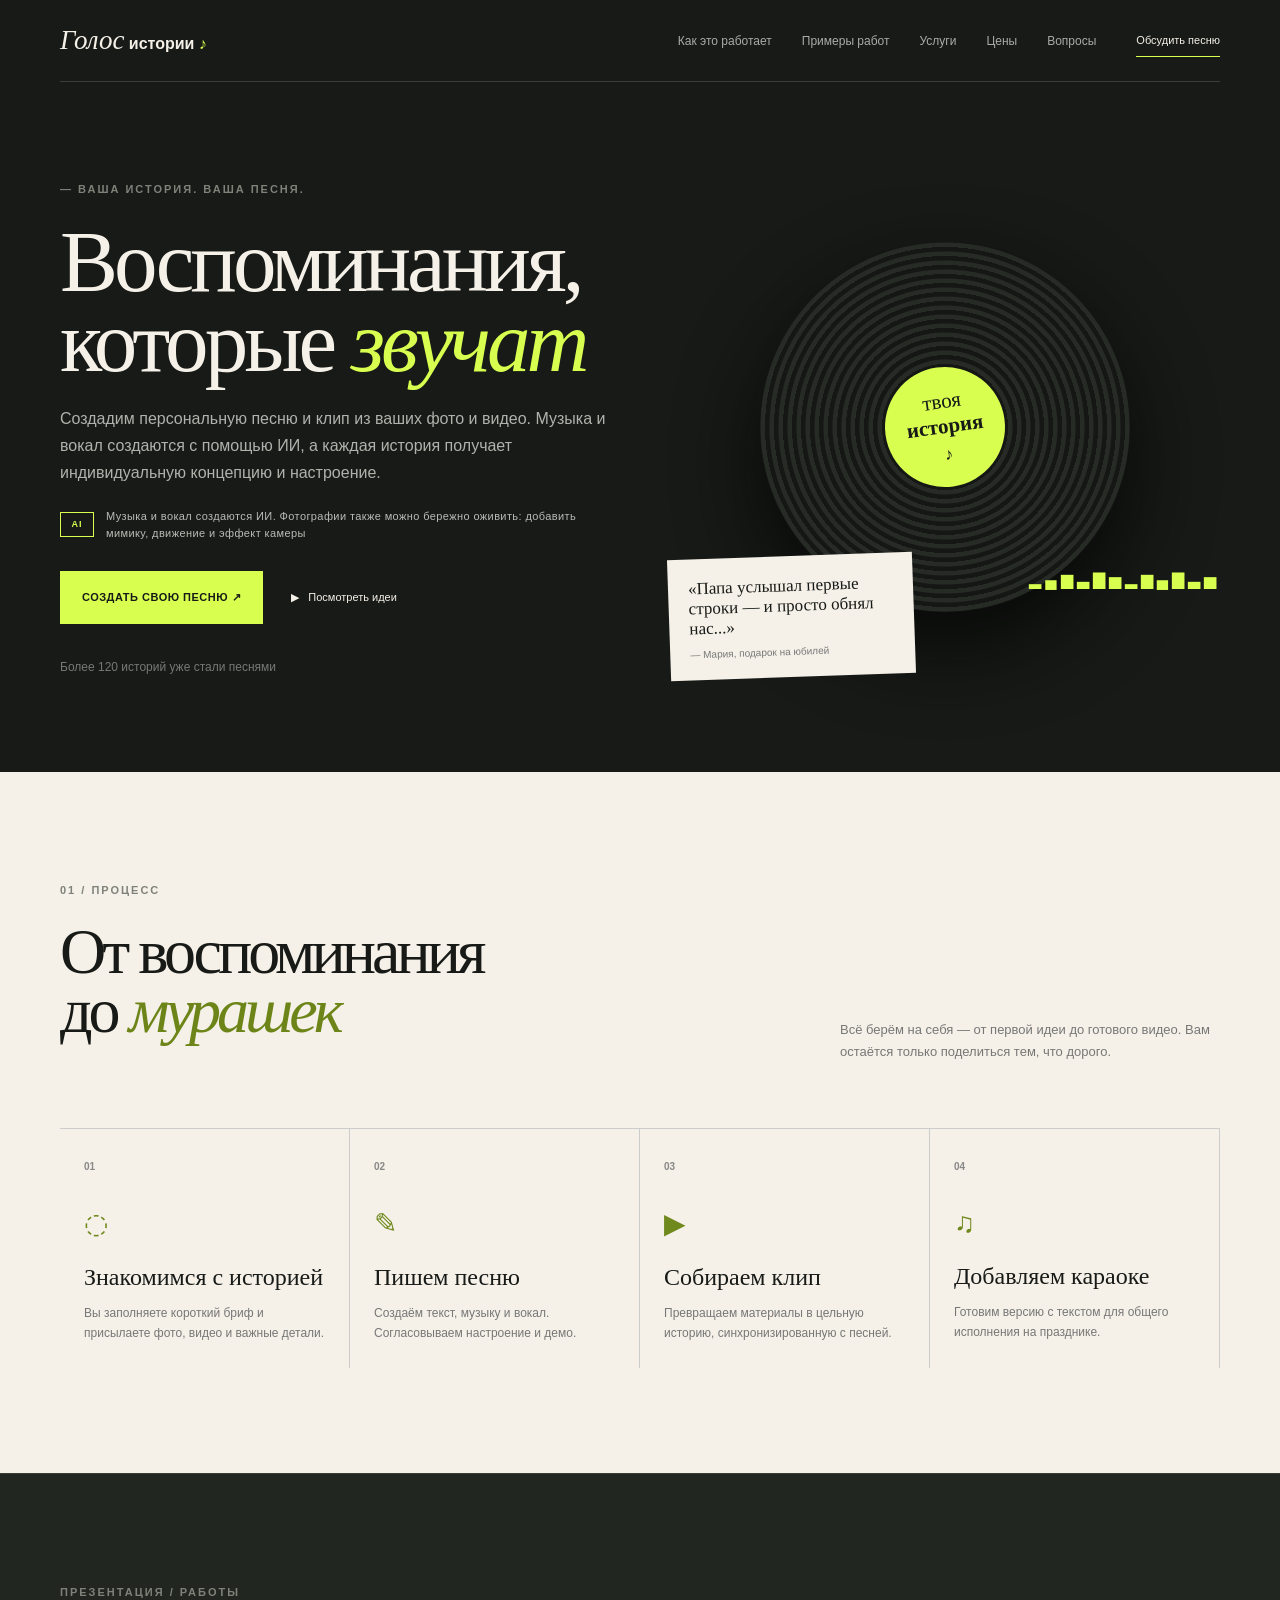
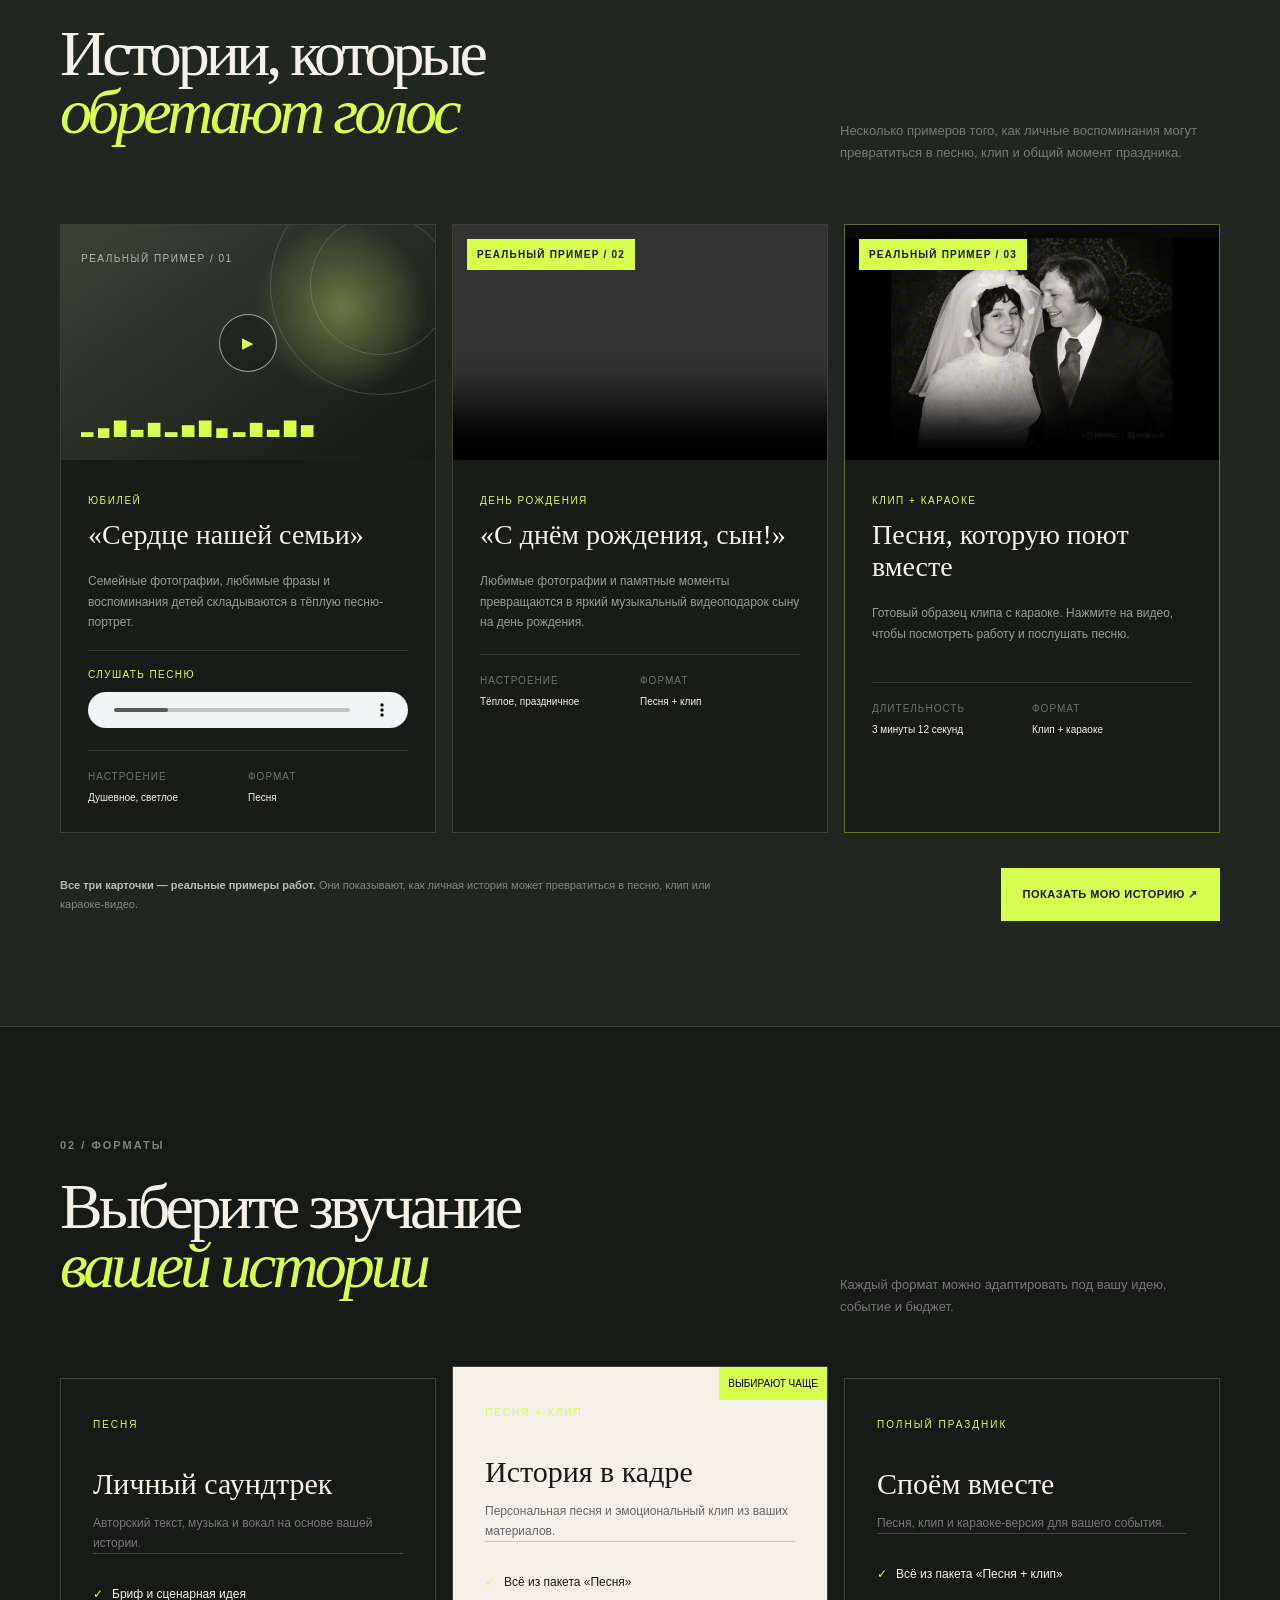
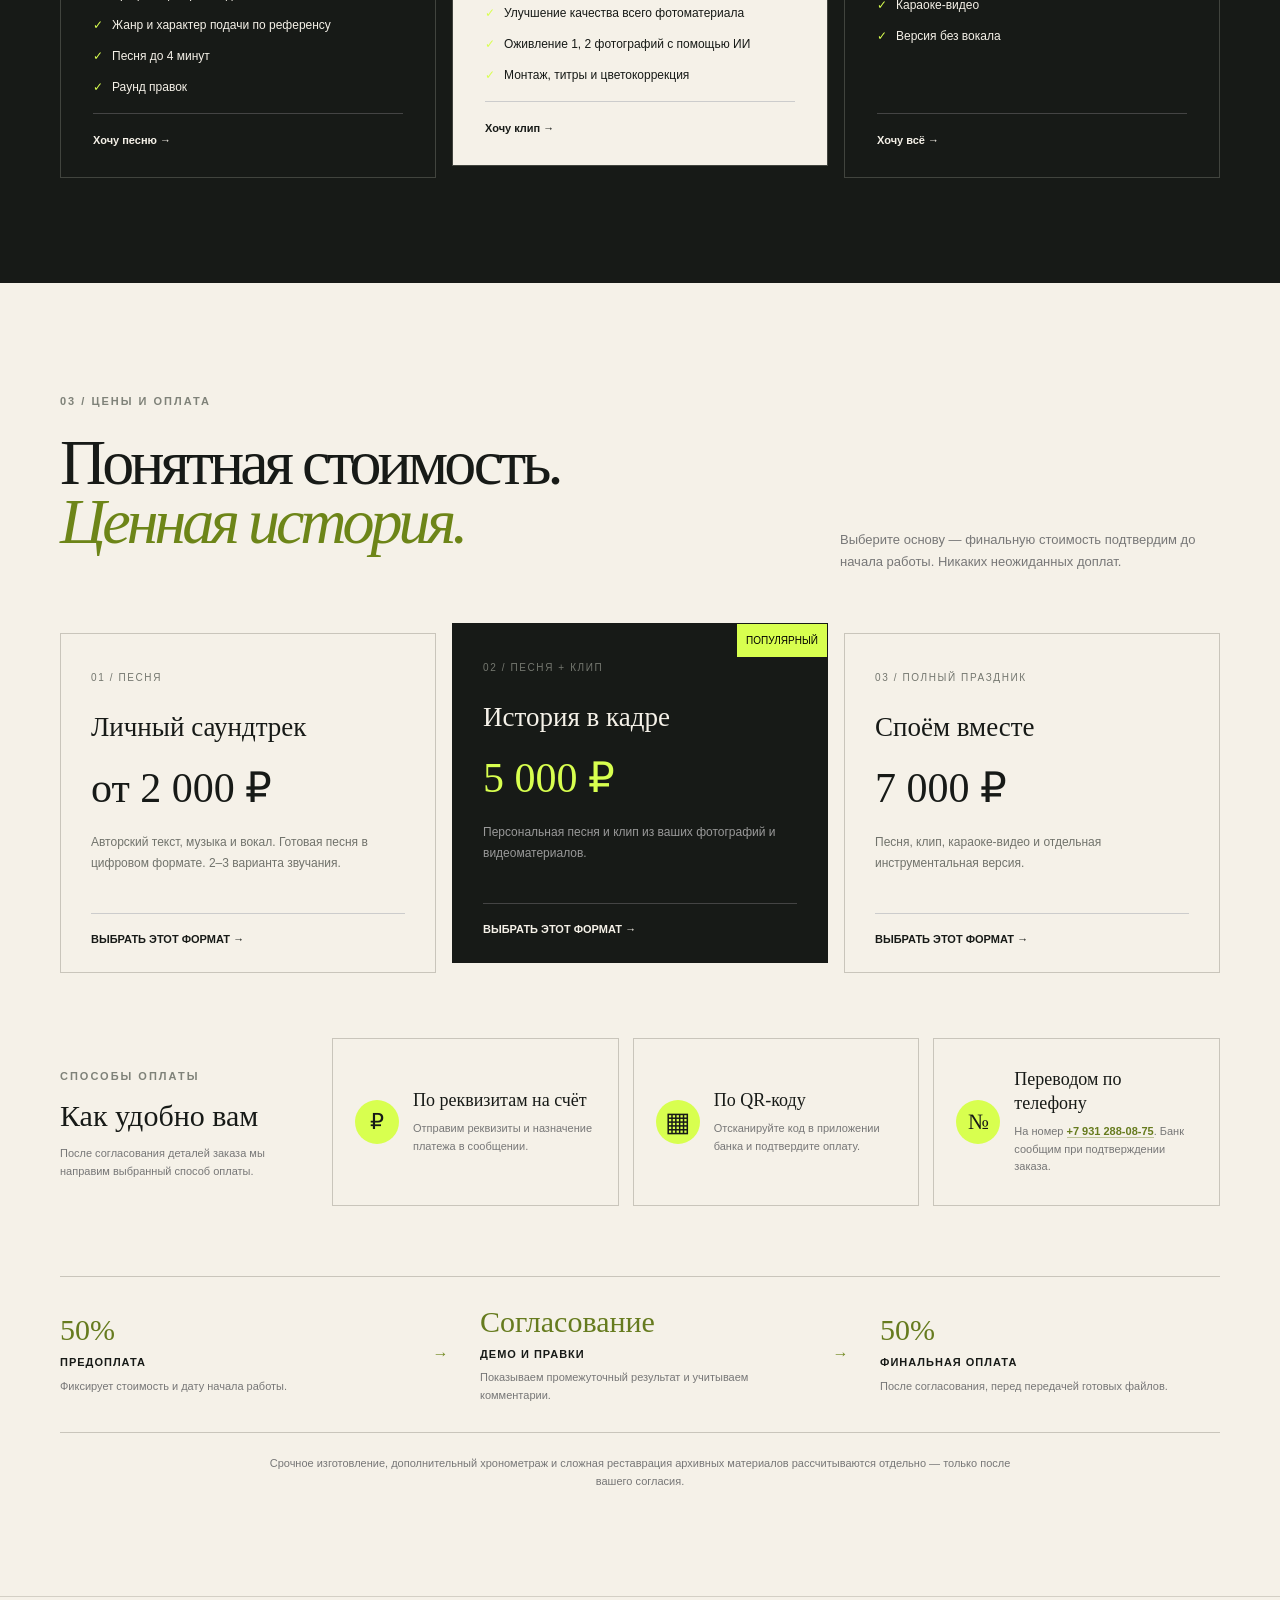
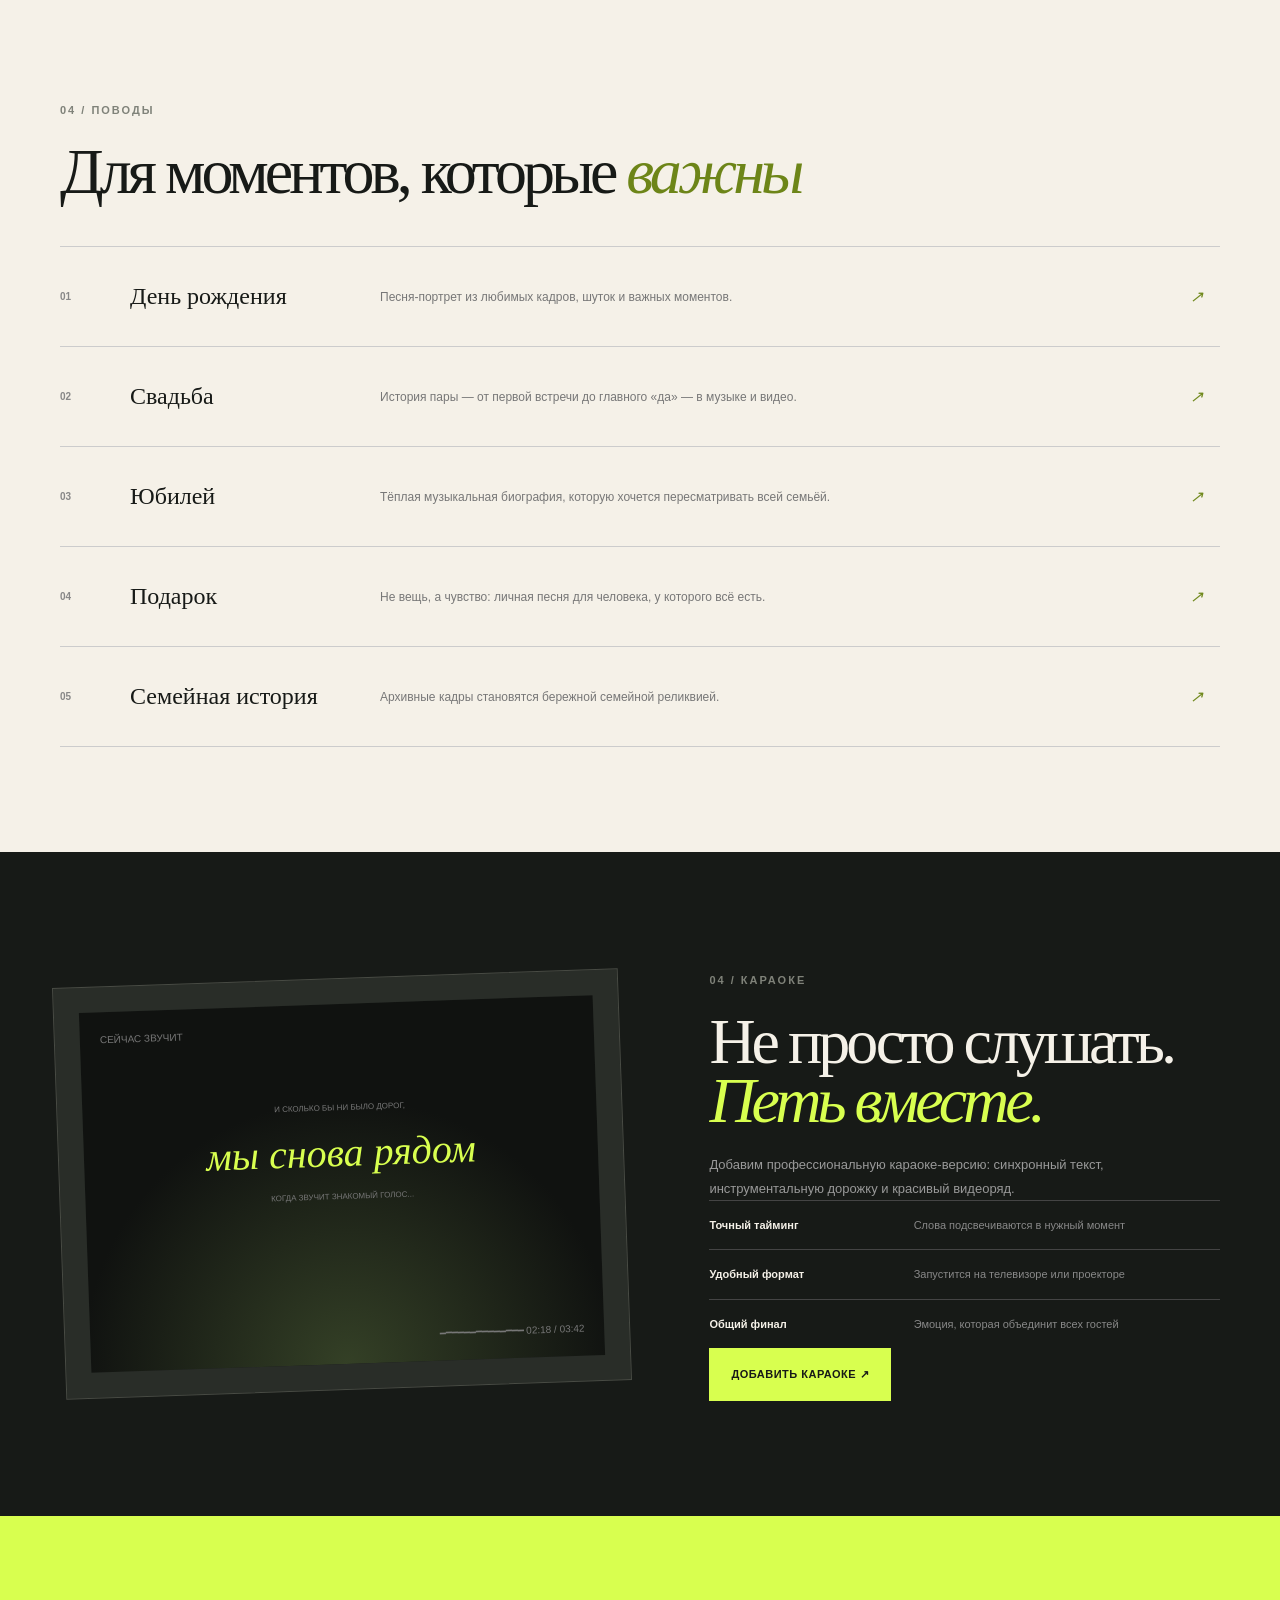
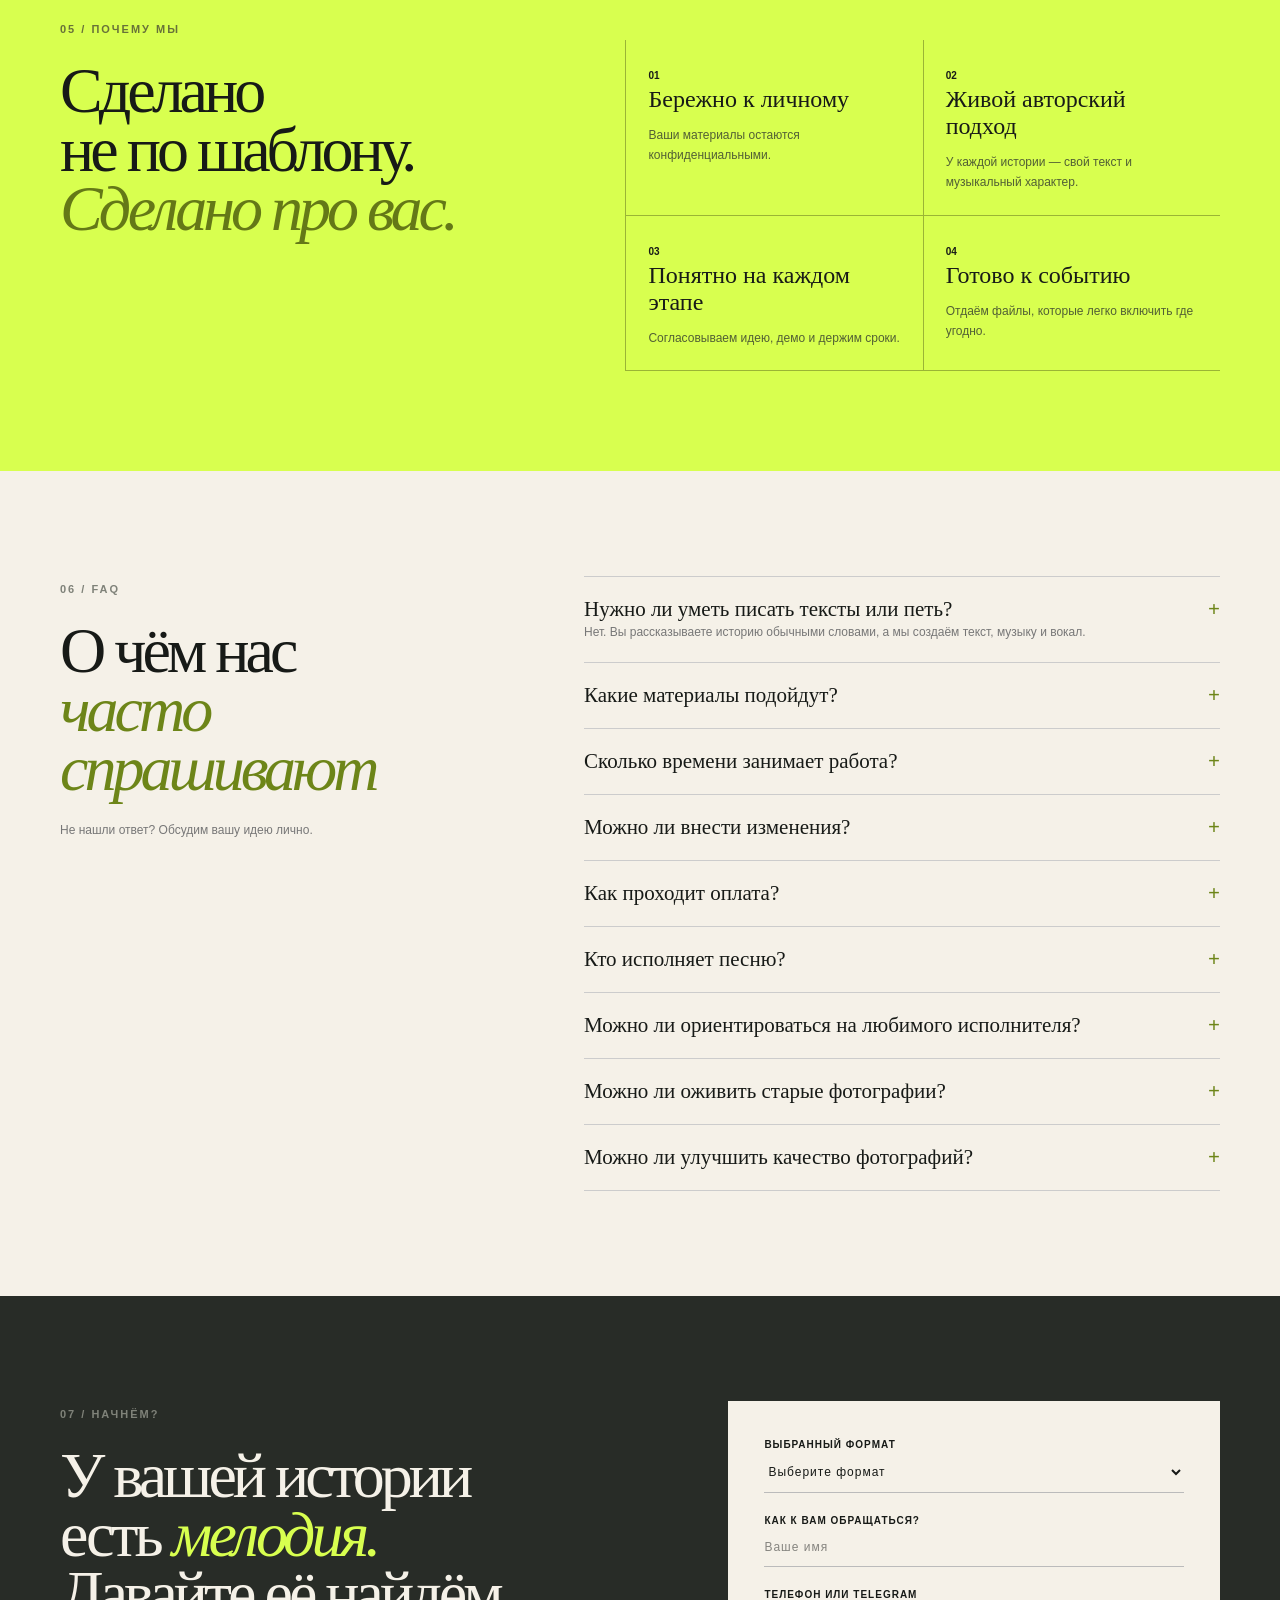
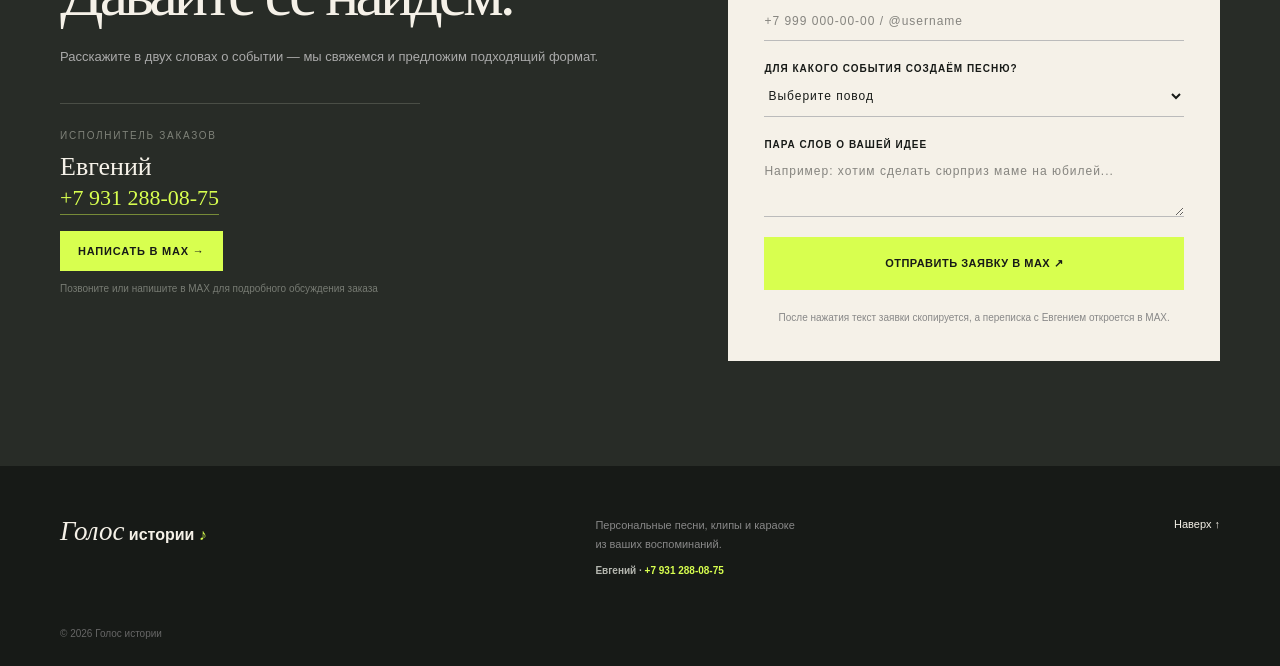
==== index.html @ c4ca6f4d "Track media plays in Telegram" ====
<!doctype html>
<html lang="ru">
<head>
  <meta charset="utf-8">
  <meta name="viewport" content="width=device-width,initial-scale=1,viewport-fit=cover">
  <!-- Yandex.Metrika counter -->
  <script>
  (function(m,e,t,r,i,k,a){
    m[i]=m[i]||function(){(m[i].a=m[i].a||[]).push(arguments)};
    m[i].l=1*new Date();
    for(var j=0;j<document.scripts.length;j++){if(document.scripts[j].src===r){return;}}
    k=e.createElement(t),a=e.getElementsByTagName(t)[0],k.async=1,k.src=r,a.parentNode.insertBefore(k,a);
  })(window,document,'script','https://mc.yandex.ru/metrika/tag.js?id=112213235','ym');
  ym(112213235,'init',{ssr:true,webvisor:true,clickmap:true,ecommerce:'dataLayer',accurateTrackBounce:true,trackLinks:true});
  </script>
  <!-- /Yandex.Metrika counter -->
  <title>Песня на заказ и видеоподарок из фотографий — Голос истории</title>
  <meta name="description" content="Создаём персональные песни, клипы и караоке-видео из ваших фотографий и воспоминаний. Авторский текст, музыка и вокал. Песня на заказ — от 2 000 ₽.">
  <meta name="robots" content="index,follow,max-image-preview:large,max-snippet:-1,max-video-preview:-1">
  <meta name="theme-color" content="#171a17">
  <link rel="canonical" href="https://evgen1008.github.io/KaraokeStudioPro-Pages/">
  <link rel="sitemap" type="application/xml" href="sitemap.xml">
  <meta property="og:type" content="website">
  <meta property="og:locale" content="ru_RU">
  <meta property="og:site_name" content="Голос истории">
  <meta property="og:title" content="Песня на заказ и видеоподарок — Голос истории">
  <meta property="og:description" content="Персональная песня, клип и караоке-видео из ваших фотографий и воспоминаний. От 2 000 ₽.">
  <meta property="og:url" content="https://evgen1008.github.io/KaraokeStudioPro-Pages/">
  <meta property="og:image" content="https://evgen1008.github.io/KaraokeStudioPro-Pages/portfolio-sample.jpg">
  <meta property="og:image:alt" content="Голос истории — персональные песни и видеоподарки">
  <meta name="twitter:card" content="summary_large_image">
  <link rel="stylesheet" href="style.css">
  <script type="application/ld+json">
  {
    "@context": "https://schema.org",
    "@graph": [
      {
        "@type": "WebSite",
        "@id": "https://evgen1008.github.io/KaraokeStudioPro-Pages/#website",
        "url": "https://evgen1008.github.io/KaraokeStudioPro-Pages/",
        "name": "Голос истории",
        "description": "Персональные песни, клипы и караоке-видео из фотографий и воспоминаний.",
        "inLanguage": "ru-RU"
      },
      {
        "@type": "Organization",
        "@id": "https://evgen1008.github.io/KaraokeStudioPro-Pages/#organization",
        "name": "Голос истории",
        "url": "https://evgen1008.github.io/KaraokeStudioPro-Pages/",
        "telephone": "+79312880875",
        "contactPoint": {
          "@type": "ContactPoint",
          "telephone": "+79312880875",
          "contactType": "customer service",
          "availableLanguage": "Russian"
        }
      },
      {
        "@type": "Service",
        "@id": "https://evgen1008.github.io/KaraokeStudioPro-Pages/#service",
        "name": "Персональные песни и видеоподарки на заказ",
        "serviceType": "Создание персональных песен, клипов и караоке-видео",
        "provider": {
          "@id": "https://evgen1008.github.io/KaraokeStudioPro-Pages/#organization"
        },
        "areaServed": {
          "@type": "Country",
          "name": "Россия"
        },
        "offers": {
          "@type": "AggregateOffer",
          "priceCurrency": "RUB",
          "lowPrice": "2000",
          "highPrice": "7000",
          "offerCount": "3"
        }
      }
    ]
  }
  </script>
</head>
<body>
<noscript><div><img src="https://mc.yandex.ru/watch/112213235" style="position:absolute;left:-9999px" alt=""></div></noscript>
<main><header class="nav shell"><a class="logo" href="#top"><i>Голос</i> истории <b>♪</b></a><nav><a href="#how">Как это работает</a><a href="#works">Примеры работ</a><a href="#services">Услуги</a><a href="#pricing">Цены</a><a href="#faq">Вопросы</a></nav><a class="navcta" href="#contact">Обсудить песню</a></header><section class="hero shell" id="top"><div class="heroCopy"><span class="kicker">— ВАША ИСТОРИЯ. ВАША ПЕСНЯ.</span><h1>Воспоминания,<br/>которые <em>звучат</em></h1><p>Создадим персональную песню и клип из ваших фото и видео. Музыка и вокал создаются с помощью ИИ, а каждая история получает индивидуальную концепцию и настроение.</p><div class="aiNote"><b>AI</b><span>Музыка и вокал создаются ИИ. Фотографии также можно бережно оживить: добавить мимику, движение и эффект камеры</span></div><div class="actions"><a class="btn" href="#contact">Создать свою песню ↗</a><a href="#occasions">▶   Посмотреть идеи</a></div><small>Более 120 историй уже стали песнями</small></div><div class="vinyl" aria-hidden="true"><div class="disc"><span>твоя<br/><b>история</b><small>♪</small></span></div><div class="wave">▂▄▆▃▇▅▂▆▄▇▃▅</div><blockquote>«Папа услышал первые строки — и просто обнял нас...»<small>— Мария, подарок на юбилей</small></blockquote></div></section><section class="paper" id="how"><div class="shell"><div class="heading"><div><span class="number">01 / ПРОЦЕСС</span><h2>От воспоминания<br/>до <em>мурашек</em></h2></div><p>Всё берём на себя — от первой идеи до готового видео. Вам остаётся только поделиться тем, что дорого.</p></div><div class="steps"><article><b>01</b><i>◌</i><h3>Знакомимся с историей</h3><p>Вы заполняете короткий бриф и присылаете фото, видео и важные детали.</p></article><article><b>02</b><i>✎</i><h3>Пишем песню</h3><p>Создаём текст, музыку и вокал. Согласовываем настроение и демо.</p></article><article><b>03</b><i>▶</i><h3>Собираем клип</h3><p>Превращаем материалы в цельную историю, синхронизированную с песней.</p></article><article><b>04</b><i>♫</i><h3>Добавляем караоке</h3><p>Готовим версию с текстом для общего исполнения на празднике.</p></article></div></div></section><section class="works" id="works"><div class="shell"><div class="heading dark"><div><span class="number">ПРЕЗЕНТАЦИЯ / РАБОТЫ</span><h2>Истории, которые<br/><em>обретают голос</em></h2></div><p>Несколько примеров того, как личные воспоминания могут превратиться в песню, клип и общий момент праздника.</p></div><div class="workGrid"><article class="workCard workBirthday"><div class="workCover"><span>РЕАЛЬНЫЙ ПРИМЕР / 01</span><button type="button" aria-label="Реальный пример">▶</button><div class="workWave">▂▄▇▃▆▂▅▇▄▂▆▃▇▅</div></div><div class="workInfo"><div><small>ЮБИЛЕЙ</small><h3>«Сердце нашей семьи»</h3></div><p>Семейные фотографии, любимые фразы и воспоминания детей складываются в тёплую песню-портрет.</p><div class="workAudio"><span>СЛУШАТЬ ПЕСНЮ</span><audio controls preload="metadata" src="heart-of-family.mp3">Ваш браузер не поддерживает аудио.</audio></div><dl><div><dt>НАСТРОЕНИЕ</dt><dd>Душевное, светлое</dd></div><div><dt>ФОРМАТ</dt><dd>Песня</dd></div></dl></div></article><article class="workCard workWedding"><div class="realVideo weddingVideo"><video controls preload="metadata"><source src="wedding-sample.mp4" type="video/mp4"/>Ваш браузер не поддерживает видео.</video><span>РЕАЛЬНЫЙ ПРИМЕР / 02</span></div><div class="workInfo"><div><small>ДЕНЬ РОЖДЕНИЯ</small><h3>«С днём рождения, сын!»</h3></div><p>Любимые фотографии и памятные моменты превращаются в яркий музыкальный видеоподарок сыну на день рождения.</p><dl><div><dt>НАСТРОЕНИЕ</dt><dd>Тёплое, праздничное</dd></div><div><dt>ФОРМАТ</dt><dd>Песня + клип</dd></div></dl></div></article><article class="workCard workReal"><div class="realVideo"><video controls preload="metadata" poster="portfolio-sample.jpg"><source src="portfolio-sample.mp4" type="video/mp4"/>Ваш браузер не поддерживает видео.</video><span>РЕАЛЬНЫЙ ПРИМЕР / 03</span></div><div class="workInfo"><div><small>КЛИП + КАРАОКЕ</small><h3>Песня, которую поют вместе</h3></div><p>Готовый образец клипа с караоке. Нажмите на видео, чтобы посмотреть работу и послушать песню.</p><dl><div><dt>ДЛИТЕЛЬНОСТЬ</dt><dd>3 минуты 12 секунд</dd></div><div><dt>ФОРМАТ</dt><dd>Клип + караоке</dd></div></dl></div></article></div><div class="worksFoot"><p><b>Все три карточки — реальные примеры работ.</b> Они показывают, как личная история может превратиться в песню, клип или караоке-видео.</p><a class="btn" href="#contact">Показать мою историю ↗</a></div></div></section><section class="services shell" id="services"><div class="heading dark"><div><span class="number">02 / ФОРМАТЫ</span><h2>Выберите звучание<br/><em>вашей истории</em></h2></div><p>Каждый формат можно адаптировать под вашу идею, событие и бюджет.</p></div><div class="cards"><article><label>ПЕСНЯ</label><h3>Личный саундтрек</h3><p>Авторский текст, музыка и вокал на основе вашей истории.</p><ul><li>Бриф и сценарная идея</li><li>Жанр и характер подачи по референсу</li><li>Песня до 4 минут</li><li>Раунд правок</li></ul><a href="#contact">Хочу песню →</a></article><article class="chosen"><label>ПЕСНЯ + КЛИП</label><mark>ВЫБИРАЮТ ЧАЩЕ</mark><h3>История в кадре</h3><p>Персональная песня и эмоциональный клип из ваших материалов.</p><ul><li>Всё из пакета «Песня»</li><li>Улучшение качества всего фотоматериала</li><li>Оживление 1, 2 фотографий с помощью ИИ</li><li>Монтаж, титры и цветокоррекция</li></ul><a href="#contact">Хочу клип →</a></article><article><label>ПОЛНЫЙ ПРАЗДНИК</label><h3>Споём вместе</h3><p>Песня, клип и караоке-версия для вашего события.</p><ul><li>Всё из пакета «Песня + клип»</li><li>Караоке-видео</li><li>Версия без вокала</li></ul><a href="#contact">Хочу всё →</a></article></div></section><section class="pricing paper" id="pricing"><div class="shell"><div class="heading"><div><span class="number">03 / ЦЕНЫ И ОПЛАТА</span><h2>Понятная стоимость.<br/><em>Ценная история.</em></h2></div><p>Выберите основу — финальную стоимость подтвердим до начала работы. Никаких неожиданных доплат.</p></div><div class="priceGrid"><article><span>01 / ПЕСНЯ</span><h3>Личный саундтрек</h3><div class="price">от 2 000 ₽</div><p>Авторский текст, музыка и вокал. Готовая песня в цифровом формате. 2–3 варианта звучания.</p><a href="#contact" data-plan="Личный саундтрек — от 2 000 ₽">Выбрать этот формат →</a></article><article class="priceMain"><span>02 / ПЕСНЯ + КЛИП</span><mark>ПОПУЛЯРНЫЙ</mark><h3>История в кадре</h3><div class="price">5 000 ₽</div><p>Персональная песня и клип из ваших фотографий и видеоматериалов.</p><a href="#contact" data-plan="История в кадре — 5 000 ₽">Выбрать этот формат →</a></article><article><span>03 / ПОЛНЫЙ ПРАЗДНИК</span><h3>Споём вместе</h3><div class="price">7 000 ₽</div><p>Песня, клип, караоке-видео и отдельная инструментальная версия.</p><a href="#contact" data-plan="Споём вместе — 7 000 ₽">Выбрать этот формат →</a></article></div><div class="payMethods"><div class="payTitle"><span class="number">СПОСОБЫ ОПЛАТЫ</span><h3>Как удобно вам</h3><p>После согласования деталей заказа мы направим выбранный способ оплаты.</p></div><article><i>₽</i><div><b>По реквизитам на счёт</b><p>Отправим реквизиты и назначение платежа в сообщении.</p></div></article><article><i class="qrMini">▦</i><div><b>По QR-коду</b><p>Отсканируйте код в приложении банка и подтвердите оплату.</p></div></article><article><i>№</i><div><b>Переводом по телефону</b><p>На номер <a class="payPhone" href="tel:+79312880875">+7 931 288-08-75</a>. Банк сообщим при подтверждении заказа.</p></div></article></div><div class="payment"><div><b>50%</b><span>Предоплата</span><p>Фиксирует стоимость и дату начала работы.</p></div><i>→</i><div><b>Согласование</b><span>Демо и правки</span><p>Показываем промежуточный результат и учитываем комментарии.</p></div><i>→</i><div><b>50%</b><span>Финальная оплата</span><p>После согласования, перед передачей готовых файлов.</p></div></div><p class="priceNote">Срочное изготовление, дополнительный хронометраж и сложная реставрация архивных материалов рассчитываются отдельно — только после вашего согласия.</p></div></section><section class="paper occasions" id="occasions"><div class="shell"><span class="number">04 / ПОВОДЫ</span><h2>Для моментов, которые <em>важны</em></h2><div class="occasionList"><article><b>01</b><h3>День рождения</h3><p>Песня-портрет из любимых кадров, шуток и важных моментов.</p><i>↗</i></article><article><b>02</b><h3>Свадьба</h3><p>История пары — от первой встречи до главного «да» — в музыке и видео.</p><i>↗</i></article><article><b>03</b><h3>Юбилей</h3><p>Тёплая музыкальная биография, которую хочется пересматривать всей семьёй.</p><i>↗</i></article><article><b>04</b><h3>Подарок</h3><p>Не вещь, а чувство: личная песня для человека, у которого всё есть.</p><i>↗</i></article><article><b>05</b><h3>Семейная история</h3><p>Архивные кадры становятся бережной семейной реликвией.</p><i>↗</i></article></div></div></section><section class="karaoke shell"><div class="screen"><span>СЕЙЧАС ЗВУЧИТ</span><div><small>И СКОЛЬКО БЫ НИ БЫЛО ДОРОГ,</small><strong>мы снова рядом</strong><small>КОГДА ЗВУЧИТ ЗНАКОМЫЙ ГОЛОС...</small></div><footer>━━━━━━━━━━━━━━ 02:18 / 03:42</footer></div><div><span class="number">04 / КАРАОКЕ</span><h2>Не просто слушать.<br/><em>Петь вместе.</em></h2><p>Добавим профессиональную караоке-версию: синхронный текст, инструментальную дорожку и красивый видеоряд.</p><ul><li><b>Точный тайминг</b>Слова подсвечиваются в нужный момент</li><li><b>Удобный формат</b>Запустится на телевизоре или проекторе</li><li><b>Общий финал</b>Эмоция, которая объединит всех гостей</li></ul><a class="btn" href="#contact">Добавить караоке ↗</a></div></section><section class="lime"><div class="shell"><span class="number">05 / ПОЧЕМУ МЫ</span><div class="benefits"><h2>Сделано<br/>не по шаблону.<br/><em>Сделано про вас.</em></h2><div><article><b>01</b><h3>Бережно к личному</h3><p>Ваши материалы остаются конфиденциальными.</p></article><article><b>02</b><h3>Живой авторский подход</h3><p>У каждой истории — свой текст и музыкальный характер.</p></article><article><b>03</b><h3>Понятно на каждом этапе</h3><p>Согласовываем идею, демо и держим сроки.</p></article><article><b>04</b><h3>Готово к событию</h3><p>Отдаём файлы, которые легко включить где угодно.</p></article></div></div></div></section><section class="paper faq shell" id="faq"><div><span class="number">06 / FAQ</span><h2>О чём нас<br/><em>часто спрашивают</em></h2><p>Не нашли ответ? Обсудим вашу идею лично.</p></div><div><details open=""><summary>Нужно ли уметь писать тексты или петь? <b>+</b></summary><p>Нет. Вы рассказываете историю обычными словами, а мы создаём текст, музыку и вокал.</p></details><details><summary>Какие материалы подойдут? <b>+</b></summary><p>Фото, видео, голосовые сообщения, даты, фразы и любые важные детали.</p></details><details><summary>Сколько времени занимает работа? <b>+</b></summary><p>Обычно 7–14 дней — в зависимости от формата и объёма материалов.</p></details><details><summary>Можно ли внести изменения? <b>+</b></summary><p>Да. Вы услышите демо и сможете оставить комментарии до финальной версии.</p></details><details><summary>Как проходит оплата? <b>+</b></summary><p>После согласования заказа можно оплатить по реквизитам счёта, QR-коду или переводом по номеру телефона +7 931 288-08-75. Банк для перевода сообщим при подтверждении заказа. Работа начинается после поступления предоплаты 50%. Оставшаяся сумма оплачивается после согласования результата, перед передачей финальных файлов.</p></details><details><summary>Кто исполняет песню? <b>+</b></summary><p>Музыка и вокал создаются с помощью искусственного интеллекта по индивидуально подготовленной концепции. Мы подбираем стиль, настроение и характер голоса под вашу историю.</p></details><details><summary>Можно ли ориентироваться на любимого исполнителя? <b>+</b></summary><p>Да. Известного исполнителя можно указать как творческий ориентир: мы учтём близкий жанр, эпоху, темп, инструменты, энергетику и общий характер подачи. При этом не копируем конкретный голос или точную узнаваемую манеру — песня останется оригинальной.</p></details><details><summary>Можно ли оживить старые фотографии? <b>+</b></summary><p>Да. С помощью ИИ можно добавить фотографии лёгкое естественное движение, мимику и эффект движения камеры. Возможность и стиль анимации согласуем заранее, чтобы сохранить бережное отношение к оригиналу.</p></details><details><summary>Можно ли улучшить качество фотографий? <b>+</b></summary><p>Да. Весь фотоматериал может быть обработан: повысим чёткость и разрешение, уберём шум и мелкие дефекты, скорректируем цвет и контраст. Степень обработки согласуем, чтобы лица и важные детали сохранили естественный вид.</p></details></div></section><!-- Блок отзывов подготовлен и остаётся скрытым до появления настоящих отзывов. --><section class="reviews paper" id="reviews" hidden aria-labelledby="reviews-title"><div class="shell"><div class="heading"><div><span class="number">ОТЗЫВЫ КЛИЕНТОВ</span><h2 id="reviews-title">Истории тех,<br/>кто уже <em>услышал своё</em></h2></div><p>Только настоящие впечатления заказчиков и их близких.</p></div><div class="reviewGrid" aria-live="polite"></div></div></section><section class="contact" id="contact"><div class="shell contactGrid"><div><span class="number">07 / НАЧНЁМ?</span><h2>У вашей истории<br/>есть <em>мелодия.</em><br/>Давайте её найдём.</h2><p>Расскажите в двух словах о событии — мы свяжемся и предложим подходящий формат.</p><div class="contactPerson"><span>ИСПОЛНИТЕЛЬ ЗАКАЗОВ</span><b>Евгений</b><a href="tel:+79312880875">+7 931 288-08-75</a><a class="maxContact" href="https://max.ru/u/f9LHodD0cOI10yokd2uFEhbuRlQbrvPo8f5UNcX7BkbQFvby5cihurAZTSA" target="_blank" rel="noreferrer">Написать в MAX →</a><small>Позвоните или напишите в MAX для подробного обсуждения заказа</small></div></div><form id="orderForm"><label>Выбранный формат<select name="plan" required><option value="" disabled selected>Выберите формат</option><option>Личный саундтрек — от 2 000 ₽</option><option>История в кадре — 5 000 ₽</option><option>Споём вместе — 7 000 ₽</option></select></label><label>Как к вам обращаться?<input name="customerName" required autocomplete="name" placeholder="Ваше имя"/></label><label>Телефон или Telegram<input name="contact" type="tel" required autocomplete="tel" placeholder="+7 999 000-00-00 / @username"/></label><label>Для какого события создаём песню?<select name="occasion" required><option value="" disabled selected>Выберите повод</option><option>День рождения</option><option>Свадьба</option><option>Юбилей</option><option>Подарок</option><option>Семейная история</option></select></label><label>Пара слов о вашей идее<textarea name="idea" placeholder="Например: хотим сделать сюрприз маме на юбилей..."></textarea></label><p class="formError" role="alert" hidden></p><button class="btn" type="submit">Отправить заявку в MAX ↗</button><small>После нажатия текст заявки скопируется, а переписка с Евгением откроется в MAX.</small></form></div></section><footer class="siteFooter shell"><a class="logo" href="#top"><i>Голос</i> истории <b>♪</b></a><p>Персональные песни, клипы и караоке<br/>из ваших воспоминаний.<br/><strong>Евгений · <a href="tel:+79312880875">+7 931 288-08-75</a></strong></p><a href="#top">Наверх ↑</a><small>© 2026 Голос истории</small></footer></main>
<script>
if ('scrollRestoration' in history) history.scrollRestoration = 'manual';
function resetPagePosition() {
  if (location.hash) history.replaceState(null, '', location.pathname + location.search);
  scrollTo({ top: 0, left: 0, behavior: 'auto' });
}
resetPagePosition();
requestAnimationFrame(resetPagePosition);
addEventListener('pageshow', resetPagePosition);

const METRIKA_ID=112213235;
function reachGoal(name,params){
  if(typeof window.ym==='function') window.ym(METRIKA_ID,'reachGoal',name,params||{});
}
document.querySelectorAll('a[href*="max.ru"]').forEach(link=>{
  link.addEventListener('click',()=>reachGoal('max_click'));
});
document.querySelectorAll('audio,video').forEach(media=>{
  media.addEventListener('play',()=>{
    const file=(media.currentSrc||media.querySelector('source')?.src||'').split('/').pop();
    reachGoal('media_play',{media_type:media.tagName.toLowerCase(),media_file:file});
    fetch('https://golos-history-notify.evgeniy10081975.workers.dev', {
      method:'POST',
      headers:{'Content-Type':'application/json'},
      body:JSON.stringify({
        event:'media_play',
        page:document.title || 'Главная',
        media:file
      })
    }).catch(()=>{});
  },{once:true});
});

const orderForm=document.getElementById('orderForm'),planSelect=orderForm?.querySelector('[name="plan"]');
document.querySelectorAll('[data-plan]').forEach(link=>link.addEventListener('click',()=>{if(planSelect)planSelect.value=link.dataset.plan||'';}));
orderForm?.addEventListener('submit',function(event){
  event.preventDefault();
  const error=this.querySelector('.formError'),data=new FormData(this);
  const plan=String(data.get('plan')||'Не выбран'),customerName=String(data.get('customerName')||''),contact=String(data.get('contact')||''),occasion=String(data.get('occasion')||''),idea=String(data.get('idea')||'Не указано');
  const message=['Здравствуйте, Евгений! Хочу заказать песню на сайте «Голос истории».','',`Выбранный формат: ${plan}`,`Имя: ${customerName}`,`Телефон или Telegram: ${contact}`,`Событие: ${occasion}`,`Идея: ${idea}`].join('\n');
  reachGoal('form_submit',{selected_plan:plan,occasion:occasion});
  const maxUrl='https://max.ru/u/f9LHodD0cOI10yokd2uFEhbuRlQbrvPo8f5UNcX7BkbQFvby5cihurAZTSA';
  const maxWindow=window.open(maxUrl,'_blank','noopener,noreferrer');
  const done=()=>{this.innerHTML='<div class="thanks"><h3>Заявка скопирована ♪</h3><p>Переписка в MAX открыта. Вставьте подготовленный текст в сообщение и нажмите «Отправить».</p><a class="btn" href="'+maxUrl+'" target="_blank" rel="noreferrer">Открыть MAX ещё раз →</a></div>';};
  const failed=()=>{error.textContent='MAX открыт. Скопируйте данные из формы и отправьте их Евгению сообщением.';error.hidden=false;};
  error.hidden=true;
  if(navigator.clipboard?.writeText){navigator.clipboard.writeText(message).then(done).catch(failed);}else{const field=document.createElement('textarea');field.value=message;field.style.position='fixed';field.style.opacity='0';document.body.appendChild(field);field.select();const copied=document.execCommand('copy');field.remove();copied?done():failed();}
  if(!maxWindow)location.href=maxUrl;
});
</script>
<script>
(function () {
  const key = 'golos_history_visit_notified';
  if (sessionStorage.getItem(key)) return;

  let source = 'Прямой переход';
  if (document.referrer) {
    try { source = new URL(document.referrer).hostname || document.referrer; }
    catch (_) { source = document.referrer; }
  }

  fetch('https://golos-history-notify.evgeniy10081975.workers.dev', {
    method: 'POST',
    headers: { 'Content-Type': 'application/json' },
    body: JSON.stringify({
      page: document.title || 'Главная',
      referrer: source
    })
  }).then(function (response) {
    if (response.ok) sessionStorage.setItem(key, '1');
  }).catch(function () {});
})();
</script>
</body>
</html>
---- style.css ----
/*! tailwindcss v4.2.1 | MIT License | https://tailwindcss.com */
@layer theme{:root,:host{--font-sans:ui-sans-serif, system-ui, sans-serif, "Apple Color Emoji", "Segoe UI Emoji", "Segoe UI Symbol", "Noto Color Emoji";--font-mono:ui-monospace, SFMono-Regular, Menlo, Monaco, Consolas, "Liberation Mono", "Courier New", monospace;--spacing:.25rem;--default-font-family:var(--font-sans);--default-mono-font-family:var(--font-mono)}}@layer base{*,:after,:before{box-sizing:border-box;border:0 solid;margin:0;padding:0}::backdrop{box-sizing:border-box;border:0 solid;margin:0;padding:0}::file-selector-button{box-sizing:border-box;border:0 solid;margin:0;padding:0}html,:host{-webkit-text-size-adjust:100%;tab-size:4;line-height:1.5;font-family:var(--default-font-family,ui-sans-serif, system-ui, sans-serif, "Apple Color Emoji", "Segoe UI Emoji", "Segoe UI Symbol", "Noto Color Emoji");font-feature-settings:var(--default-font-feature-settings,normal);font-variation-settings:var(--default-font-variation-settings,normal);-webkit-tap-highlight-color:transparent}hr{height:0;color:inherit;border-top-width:1px}abbr:where([title]){-webkit-text-decoration:underline dotted;text-decoration:underline dotted}h1,h2,h3,h4,h5,h6{font-size:inherit;font-weight:inherit}a{color:inherit;-webkit-text-decoration:inherit;-webkit-text-decoration:inherit;-webkit-text-decoration:inherit;-webkit-text-decoration:inherit;text-decoration:inherit}b,strong{font-weight:bolder}code,kbd,samp,pre{font-family:var(--default-mono-font-family,ui-monospace, SFMono-Regular, Menlo, Monaco, Consolas, "Liberation Mono", "Courier New", monospace);font-feature-settings:var(--default-mono-font-feature-settings,normal);font-variation-settings:var(--default-mono-font-variation-settings,normal);font-size:1em}small{font-size:80%}sub,sup{vertical-align:baseline;font-size:75%;line-height:0;position:relative}sub{bottom:-.25em}sup{top:-.5em}table{text-indent:0;border-color:inherit;border-collapse:collapse}:-moz-focusring{outline:auto}progress{vertical-align:baseline}summary{display:list-item}ol,ul,menu{list-style:none}img,svg,video,canvas,audio,iframe,embed,object{vertical-align:middle;display:block}img,video{max-width:100%;height:auto}button,input,select,optgroup,textarea{font:inherit;font-feature-settings:inherit;font-variation-settings:inherit;letter-spacing:inherit;color:inherit;opacity:1;background-color:#0000;border-radius:0}::file-selector-button{font:inherit;font-feature-settings:inherit;font-variation-settings:inherit;letter-spacing:inherit;color:inherit;opacity:1;background-color:#0000;border-radius:0}:where(select:is([multiple],[size])) optgroup{font-weight:bolder}:where(select:is([multiple],[size])) optgroup option{padding-inline-start:20px}::file-selector-button{margin-inline-end:4px}::placeholder{opacity:1}@supports (not ((-webkit-appearance:-apple-pay-button))) or (contain-intrinsic-size:1px){::placeholder{color:currentColor}@supports (color:color-mix(in lab, red, red)){::placeholder{color:color-mix(in oklab, currentcolor 50%, transparent)}}}textarea{resize:vertical}::-webkit-search-decoration{-webkit-appearance:none}::-webkit-date-and-time-value{min-height:1lh;text-align:inherit}::-webkit-datetime-edit{display:inline-flex}::-webkit-datetime-edit-fields-wrapper{padding:0}::-webkit-datetime-edit{padding-block:0}::-webkit-datetime-edit-year-field{padding-block:0}::-webkit-datetime-edit-month-field{padding-block:0}::-webkit-datetime-edit-day-field{padding-block:0}::-webkit-datetime-edit-hour-field{padding-block:0}::-webkit-datetime-edit-minute-field{padding-block:0}::-webkit-datetime-edit-second-field{padding-block:0}::-webkit-datetime-edit-millisecond-field{padding-block:0}::-webkit-datetime-edit-meridiem-field{padding-block:0}::-webkit-calendar-picker-indicator{line-height:1}:-moz-ui-invalid{box-shadow:none}button,input:where([type=button],[type=reset],[type=submit]){-webkit-appearance:button;appearance:button}::file-selector-button{-webkit-appearance:button;appearance:button}::-webkit-inner-spin-button{height:auto}::-webkit-outer-spin-button{height:auto}[hidden]:where(:not([hidden=until-found])){display:none!important}}@layer components;@layer utilities{.relative{position:relative}.start{inset-inline-start:var(--spacing)}.inline{display:inline}.table{display:table}}:root{--ink:#171a17;--paper:#f5f1e8;--lime:#d8ff4f;--gray:#85877f}*{box-sizing:border-box}html{scroll-behavior:smooth}body{background:var(--ink);color:var(--paper);margin:0;font-family:Arial,sans-serif}a{color:inherit;text-decoration:none}.shell{width:min(1160px,100% - 64px);margin:auto}.nav{border-bottom:1px solid #3a3d37;align-items:center;gap:40px;height:82px;display:flex}.logo{font-weight:700}.logo i{font:italic 27px Georgia}.logo b,h1 em,h2 em{color:var(--lime)}.nav nav{color:#aaa;gap:30px;margin-left:auto;font-size:12px;display:flex}.navcta{border-bottom:1px solid var(--lime);padding:8px 0;font-size:11px}.hero{grid-template-columns:1.05fr .95fr;align-items:center;min-height:690px;display:grid;position:relative}.kicker,.number{letter-spacing:2px;color:#7f8279;font-size:10px;font-weight:700}.hero h1,h2{letter-spacing:-4px;margin:22px 0;font:500 clamp(55px,6.8vw,96px)/.92 Georgia,serif}.heroCopy>p{color:#b0b2ab;max-width:550px;line-height:1.7}.actions{align-items:center;gap:28px;margin:30px 0;display:flex}.actions>a:last-child{font-size:11px}.btn{background:var(--lime);color:var(--ink);letter-spacing:.5px;text-transform:uppercase;cursor:pointer;border:0;padding:18px 22px;font-size:11px;font-weight:700;display:inline-block}.heroCopy>small{color:#777}.vinyl{place-items:center;height:510px;display:grid;position:relative}.disc{background:repeating-radial-gradient(circle,#272b25 0 4px,#151715 5px 9px);border-radius:50%;place-items:center;width:370px;height:370px;display:grid;box-shadow:0 35px 80px #080908}.disc>span{background:var(--lime);width:120px;height:120px;color:var(--ink);text-align:center;border-radius:50%;place-content:center;font:21px Georgia;display:grid;transform:rotate(-8deg)}.disc small{margin-top:6px}.wave{color:var(--lime);letter-spacing:4px;position:absolute;bottom:90px;right:0}.vinyl blockquote{background:var(--paper);color:var(--ink);width:245px;padding:20px;font:17px Georgia;position:absolute;bottom:5px;left:0;transform:rotate(-2deg)}.vinyl blockquote small{color:#777;margin-top:10px;font:8px Arial;display:block}.paper{background:var(--paper);color:var(--ink);padding:105px 0}.heading{justify-content:space-between;align-items:end;display:flex}.heading h2,.karaoke h2,.benefits h2,.faq h2,.contact h2,.occasions h2{font-size:clamp(44px,5vw,72px)}.paper h2 em{color:#6d8518}.heading>p{color:#777;max-width:380px;font-size:13px;line-height:1.7}.steps{border-top:1px solid #ccc;grid-template-columns:repeat(4,1fr);margin-top:65px;display:grid}.steps article{border-right:1px solid #ccc;padding:24px}.steps article>b{color:#888;font-size:9px}.steps article>i{color:#70891d;margin:30px 0 24px;font:28px Georgia;display:block}.steps h3,.cards h3,.occasionList h3,.benefits h3{margin:0 0 12px;font:24px Georgia}.steps p,.cards p,.benefits p{color:#777;font-size:11px;line-height:1.7}.services{padding:105px 0}.heading.dark em{color:var(--lime)}.cards{grid-template-columns:repeat(3,1fr);gap:16px;margin-top:60px;display:grid}.cards article{border:1px solid #41443e;min-height:400px;padding:32px;position:relative}.cards label{letter-spacing:2px;color:var(--lime);font-size:9px}.cards h3{margin-top:32px;font-size:30px}.cards ul{border-top:1px solid #444;padding:18px 0;list-style:none}.cards li{margin:13px 0;font-size:11px}.cards li:before{content:"✓";color:var(--lime);margin-right:9px}.cards article>a{border-top:1px solid #444;padding-top:18px;font-size:11px;font-weight:700;position:absolute;bottom:28px;left:32px;right:32px}.cards .chosen{background:var(--paper);color:var(--ink);transform:translateY(-12px)}.chosen mark{background:var(--lime);padding:9px;font-size:8px;position:absolute;top:0;right:0}.chosen p{color:#666}.chosen a,.chosen ul{border-color:#ccc!important}.occasions{padding-top:100px}.occasionList{border-top:1px solid #ccc;margin-top:45px}.occasionList article{border-bottom:1px solid #ccc;grid-template-columns:70px 250px 1fr 30px;align-items:center;min-height:100px;display:grid}.occasionList b{color:#888;font-size:9px}.occasionList h3{margin:0}.occasionList p{color:#777;font-size:12px}.occasionList i{color:#70891d}.karaoke{grid-template-columns:1.05fr .95fr;align-items:center;gap:85px;padding:115px 0;display:grid}.screen{color:#777;background:radial-gradient(circle at bottom,#344026,#101210 60%);border:25px solid #292d28;outline:1px solid #484b44;flex-direction:column;height:410px;padding:20px;font-size:8px;display:flex;transform:rotate(-2deg)}.screen>div{text-align:center;gap:15px;margin:auto;display:grid}.screen strong{color:var(--lime);font:italic 40px Georgia}.screen footer{text-align:right;margin-top:auto}.karaoke>div:last-child>p{color:#999;font-size:13px;line-height:1.8}.karaoke ul{padding:0;list-style:none}.karaoke li{color:#888;border-top:1px solid #444;grid-template-columns:1fr 1.5fr;padding:16px 0;font-size:11px;display:grid}.karaoke li b{color:var(--paper)}.lime{background:var(--lime);color:var(--ink);padding:100px 0}.lime .number{color:#687239}.benefits{grid-template-columns:1fr 1.2fr;gap:70px;display:grid}.benefits h2 em{color:#647817}.benefits>div{grid-template-columns:1fr 1fr;display:grid}.benefits article{border-bottom:1px solid #9ab535;border-left:1px solid #9ab535;padding:22px}.benefits article>b{font-size:9px}.benefits p{color:#526035}.faq{grid-template-columns:.8fr 1.2fr;gap:100px;width:100%;padding-left:max(32px,50% - 580px);padding-right:max(32px,50% - 580px);display:grid}.faq>div>p{color:#777;font-size:12px}.faq details{border-top:1px solid #ccc;padding:20px 0}.faq details:last-child{border-bottom:1px solid #ccc}.faq summary{cursor:pointer;justify-content:space-between;font:21px Georgia;list-style:none;display:flex}.faq summary b{color:#6d8518}.faq details p{color:#777;font-size:11px;line-height:1.7}.contact{background:#282c27;padding:105px 0}.contactGrid{grid-template-columns:1fr .85fr;gap:90px;display:grid}.contactGrid>div>p{color:#aaa;font-size:13px;line-height:1.7}.contact form{background:var(--paper);color:var(--ink);gap:20px;padding:36px;display:grid}.contact label{text-transform:uppercase;letter-spacing:1px;font-size:9px;font-weight:700}.contact input,.contact select,.contact textarea{background:0 0;border:0;border-bottom:1px solid #bbb;outline:none;width:100%;padding:12px 0;font:12px Arial;display:block}.contact textarea{resize:vertical;height:65px}.contact form>small{text-align:center;color:#888;font-size:8px}.thanks{text-align:center;place-content:center;min-height:350px;display:grid}.thanks h3{color:#70891d;margin:0;font:40px Georgia}.thanks button{background:0 0;border:0;text-decoration:underline}.siteFooter{grid-template-columns:1.2fr 1fr .4fr;min-height:200px;padding-top:50px;display:grid;position:relative}.siteFooter p{color:#888;margin:0;font-size:10px;line-height:1.7}.siteFooter>a:last-of-type{text-align:right;font-size:10px}.siteFooter>small{color:#666;font-size:8px;position:absolute;bottom:25px}@media (max-width:850px){.shell{width:calc(100% - 36px)}.nav nav{display:none}.navcta{margin-left:auto}.hero{grid-template-columns:1fr;padding-top:60px}.heading{display:block}.steps,.cards{grid-template-columns:1fr 1fr}.cards .chosen{transform:none}.karaoke,.benefits,.faq,.contactGrid{grid-template-columns:1fr;gap:55px}.occasionList article{grid-template-columns:45px 190px 1fr 25px}.faq{padding-inline:18px}}@media (max-width:560px){.navcta{font-size:9px}.hero h1,h2{letter-spacing:-2px}.actions{flex-direction:column;align-items:flex-start}.vinyl{height:420px}.disc{width:270px;height:270px}.steps,.cards{grid-template-columns:1fr}.steps article{border-bottom:1px solid #ccc;border-right:0}.cards article{min-height:370px}.occasionList article{grid-template-columns:35px 1fr 20px;padding:18px 0}.occasionList p{grid-column:2}.occasionList i{grid-area:1/3}.screen{border-width:15px;height:320px}.screen strong{font-size:28px}.benefits>div{grid-template-columns:1fr}.contact form{padding:24px}.siteFooter{grid-template-columns:1fr 1fr}.siteFooter p{grid-column:1/3;margin-top:20px}}.pricing{border-bottom:1px solid #d3cfc5}.priceGrid{grid-template-columns:repeat(3,1fr);gap:16px;margin-top:60px;display:grid}.priceGrid article{border:1px solid #c9c5bb;min-height:340px;padding:30px;position:relative}.priceGrid article>span{letter-spacing:1.6px;color:#74776f;font-size:9px}.priceGrid h3{margin:24px 0 14px;font:27px Georgia}.price{margin:20px 0;font:42px Georgia}.price small{color:#777;font:italic 16px Georgia}.priceGrid p{color:#71736c;font-size:11px;line-height:1.7}.priceGrid article>a{text-transform:uppercase;border-top:1px solid #ccc;padding-top:17px;font-size:10px;font-weight:700;position:absolute;bottom:25px;left:30px;right:30px}.priceGrid .priceMain{background:var(--ink);color:var(--paper);border-color:var(--ink);transform:translateY(-10px)}.priceMain mark{background:var(--lime);padding:9px;font-size:8px;position:absolute;top:0;right:0}.priceMain .price{color:var(--lime)}.priceMain p{color:#999}.priceMain>a{border-color:#444!important}.payment{border-top:1px solid #c9c5bb;border-bottom:1px solid #c9c5bb;grid-template-columns:1fr 40px 1fr 40px 1fr;align-items:center;margin-top:70px;display:grid}.payment>div{padding:28px 20px}.payment>div:first-child{padding-left:0}.payment b{color:#667b1e;font:30px Georgia;display:block}.payment span{text-transform:uppercase;letter-spacing:1px;margin:7px 0;font-size:10px;font-weight:700;display:block}.payment p,.priceNote{color:#777;font-size:10px;line-height:1.6}.payment>i{text-align:center;color:#758c25}.priceNote{text-align:center;max-width:760px;margin:22px auto 0}@media (max-width:850px){.priceGrid{grid-template-columns:1fr 1fr}.priceGrid .priceMain{transform:none}.payment{grid-template-columns:1fr}.payment>i{transform:rotate(90deg)}}@media (max-width:560px){.priceGrid{grid-template-columns:1fr}.priceGrid article{min-height:330px}.payment>div{padding:22px 0}.price{font-size:36px}}.aiNote{color:#b9bbb4;letter-spacing:.4px;align-items:center;gap:12px;max-width:520px;margin:22px 0;font-size:10px;display:flex}.aiNote b{border:1px solid var(--lime);height:25px;color:var(--lime);letter-spacing:1px;flex:0 0 34px;place-items:center;font-size:9px;display:grid}.aiNote span{line-height:1.5}.works{background:#222620;border-top:1px solid #3a3e37;border-bottom:1px solid #3a3e37;padding:105px 0}.works .heading em{color:var(--lime)}.workGrid{grid-template-columns:repeat(3,1fr);gap:16px;margin-top:60px;display:grid}.workCard{background:#181b18;border:1px solid #3b3f38;transition:transform .25s,border-color .25s;overflow:hidden}.workCard:hover{border-color:var(--lime);transform:translateY(-6px)}.workCover{background:radial-gradient(circle at 75% 35%,#687743 0,#0000 27%),linear-gradient(145deg,#3b4235,#151815);height:235px;padding:20px;position:relative;overflow:hidden}.workWedding .workCover{background:radial-gradient(circle at 28% 30%,#765b51 0,#0000 28%),linear-gradient(145deg,#423834,#151815)}.workFamily .workCover{background:radial-gradient(circle at 70% 70%,#6d6642 0,#0000 28%),linear-gradient(145deg,#3e3b31,#151815)}.workCover:before,.workCover:after{content:"";border:1px solid #ffffff29;border-radius:50%;width:220px;height:220px;position:absolute;top:-50px;right:-55px}.workCover:after{width:140px;height:140px;top:-10px;right:-15px}.workCover>span{letter-spacing:1.5px;color:#b3b6ad;font-size:8px}.workCover button{-webkit-backdrop-filter:blur(5px);backdrop-filter:blur(5px);width:58px;height:58px;color:var(--lime);cursor:default;background:#12141259;border:1px solid #ffffff8c;border-radius:50%;margin:auto;font-size:15px;position:absolute;inset:0}.workWave{color:var(--lime);letter-spacing:5px;white-space:nowrap;font-size:16px;position:absolute;bottom:20px;left:20px;right:20px;overflow:hidden}.workInfo{padding:27px}.workInfo small{color:var(--lime);letter-spacing:1.5px;font-size:8px}.workInfo h3{margin:8px 0 20px;font:28px Georgia}.workInfo>p{color:#989b93;min-height:57px;font-size:11px;line-height:1.7}.workInfo dl{border-top:1px solid #363a34;grid-template-columns:1fr 1fr;margin:22px 0 0;padding-top:18px;display:grid}.workInfo dt{color:#6f726b;letter-spacing:1px;font-size:7px}.workInfo dd{margin:6px 0 0;font-size:9px}.worksFoot{justify-content:space-between;align-items:center;gap:35px;margin-top:35px;display:flex}.worksFoot p{color:#83867e;max-width:690px;font-size:10px;line-height:1.7}.worksFoot p b{color:#b8bab4}.worksFoot .btn{white-space:nowrap}@media (max-width:850px){.workGrid{grid-template-columns:1fr 1fr}.worksFoot{align-items:flex-start}}@media (max-width:560px){.works{padding:75px 0}.workGrid{grid-template-columns:1fr}.workCover{height:215px}.worksFoot{flex-direction:column;align-items:stretch}.worksFoot .btn{text-align:center}}.realVideo{background:#080908;height:235px;position:relative;overflow:hidden}.realVideo video{object-fit:cover;background:#080908;width:100%;height:100%;display:block}.weddingVideo video{object-fit:contain}.realVideo>span{z-index:2;background:var(--lime);color:var(--ink);letter-spacing:1.2px;pointer-events:none;padding:8px 10px;font-size:8px;font-weight:700;position:absolute;top:14px;left:14px}.workReal{border-color:#617125}.workReal .workInfo small{color:var(--lime)}@media (max-width:560px){.realVideo{height:215px}}.payMethods{grid-template-columns:.9fr repeat(3,1fr);gap:14px;margin-top:65px;display:grid}.payTitle{padding:25px 25px 25px 0}.payTitle h3{margin:12px 0;font:30px Georgia}.payTitle p,.payMethods article p{color:#777;font-size:10px;line-height:1.6}.payMethods article{border:1px solid #c9c5bb;align-items:center;gap:14px;padding:22px;display:flex}.payMethods article>i{background:var(--lime);height:44px;color:var(--ink);border-radius:50%;flex:0 0 44px;place-items:center;font:22px Georgia;display:grid}.payMethods article>i.qrMini{font-family:Arial;font-size:27px}.payMethods article b{font:18px Georgia}.payMethods article p{margin:7px 0 0}.payPhone{color:#667b1e;font-weight:700;white-space:nowrap;border-bottom:1px solid #667b1e66}@media (max-width:850px){.payMethods{grid-template-columns:1fr 1fr}.payTitle{grid-column:1/3;padding-right:0}}@media (max-width:560px){.payMethods{grid-template-columns:1fr}.payTitle{grid-column:auto}}.contactPerson{border-top:1px solid #4a4e46;max-width:360px;margin-top:35px;padding-top:24px;display:grid}.contactPerson>span{letter-spacing:1.7px;color:#7f8279;font-size:8px}.contactPerson>b{margin:9px 0 3px;font:26px Georgia}.contactPerson>a{color:var(--lime);border-bottom:1px solid #d8ff4f73;width:max-content;padding-bottom:3px;font:22px Georgia}.contactPerson>a.maxContact{background:var(--lime);color:var(--ink);border:0;margin-top:16px;padding:14px 18px;font:700 11px Arial;text-transform:uppercase;letter-spacing:.8px}.contactPerson>small{color:#777b73;margin-top:10px;font-size:8px;line-height:1.5}.thanks .btn{margin:18px auto 12px}.siteFooter p strong{color:#b5b7b0;margin-top:9px;font-size:10px;display:block}.siteFooter p strong a{color:var(--lime)}body{overflow-x:hidden}.btn,a,button,summary{-webkit-tap-highlight-color:transparent}@media (max-width:700px){.shell{width:calc(100% - 32px)}.nav{gap:12px;height:68px}.nav .logo{white-space:nowrap;font-size:14px}.nav .logo i{font-size:22px}.navcta{white-space:nowrap;margin-left:auto;font-size:9px}.hero{min-height:auto;padding:54px 0 52px;display:block}.hero h1{font-size:clamp(48px,15vw,66px);line-height:.92}.heroCopy>p{font-size:14px;line-height:1.65}.aiNote{align-items:flex-start;margin:18px 0}.actions{margin:24px 0}.actions .btn{text-align:center;width:100%;min-height:48px}.vinyl{height:390px;margin-top:20px}.disc{width:min(76vw,280px);height:min(76vw,280px)}.vinyl blockquote{width:210px;bottom:0;left:0}.wave{font-size:12px;bottom:75px;right:0}.paper,.services,.works,.karaoke,.lime,.faq,.contact{padding-top:64px;padding-bottom:64px}.heading{display:block}.heading h2,.karaoke h2,.benefits h2,.faq h2,.contact h2,.occasions h2{letter-spacing:-2px;font-size:clamp(42px,13vw,56px)}.heading>p{margin-top:22px}.steps,.cards,.workGrid,.priceGrid{grid-template-columns:1fr;margin-top:38px}.steps article{padding:22px 0}.cards article{min-height:auto;padding:27px 24px 82px}.cards article>a{left:24px;right:24px}.priceGrid article{min-height:auto;padding:26px 24px 80px}.priceGrid article>a{left:24px;right:24px}.priceGrid .priceMain{transform:none}.workCover,.realVideo{aspect-ratio:16/9;height:auto}.realVideo video{width:100%;height:100%}.workInfo{padding:24px}.worksFoot{flex-direction:column;align-items:stretch}.worksFoot .btn{text-align:center;width:100%;min-height:48px}.payMethods{grid-template-columns:1fr;margin-top:40px}.payTitle{grid-column:auto;padding:0 0 12px}.payment{grid-template-columns:1fr}.payment>i{transform:rotate(90deg)}.payment>div{padding:20px 0}.occasionList article{grid-template-columns:32px 1fr 22px;min-height:auto;padding:18px 0}.occasionList article p{grid-column:2;margin:6px 0 0}.karaoke{grid-template-columns:1fr;gap:45px}.screen{aspect-ratio:4/3;border-width:14px;height:auto;padding:14px}.screen strong{font-size:28px}.karaoke li{grid-template-columns:1fr;gap:5px}.benefits{grid-template-columns:1fr;gap:40px}.benefits>div{grid-template-columns:1fr}.benefits article{border-left:0;padding:20px 0}.faq{grid-template-columns:1fr;gap:42px;padding-inline:16px}.faq summary{gap:15px;font-size:19px}.faq details p{padding-right:20px}.contactGrid{grid-template-columns:1fr;gap:42px}.contact form{padding:24px 20px}.contact input,.contact select,.contact textarea{font-size:16px}.contactPerson{margin-top:28px}.siteFooter{grid-template-columns:1fr;gap:18px;min-height:290px}.siteFooter p{grid-column:auto}.siteFooter>a:last-of-type{text-align:left}.siteFooter>small{bottom:20px}}@media (max-width:390px){.shell{width:calc(100% - 24px)}.nav .logo{max-width:145px}.navcta{font-size:8px}.hero{padding-top:42px}.hero h1{font-size:45px}.heroCopy>p{font-size:13px}.btn{padding:16px 15px}.vinyl{height:350px}.disc{width:245px;height:245px}.disc>span{width:96px;height:96px;font-size:18px}.vinyl blockquote{width:190px;padding:16px;font-size:15px}.heading h2,.karaoke h2,.benefits h2,.faq h2,.contact h2,.occasions h2{font-size:40px}.workInfo dl{grid-template-columns:1fr;gap:12px}.cards h3{font-size:27px}.price{font-size:34px}.contactPerson>a{font-size:20px}}html,body,main{max-width:100%;overflow-x:clip}img,video{max-width:100%}@media (max-width:700px){.hero,.heroCopy,.vinyl,.cards article,.workCard,.workInfo,.priceGrid article,.payMethods article,.karaoke>div,.contactGrid>div,.contact form{min-width:0;max-width:100%}.screen,.vinyl blockquote{transform:none}.wave{max-width:100%;overflow:hidden}.screen{width:100%}h1,h2,h3,p,summary,a{overflow-wrap:break-word}}@media (max-width:390px){.hero h1{font-size:clamp(38px,12vw,45px)}}


.workAudio{border-top:1px solid #363a34;margin-top:18px;padding-top:16px}.workAudio>span{display:block;color:var(--lime);letter-spacing:1.4px;font-size:8px;margin-bottom:10px}.workAudio audio{display:block;width:100%;height:36px;accent-color:var(--lime)}.realVideo video{cursor:pointer}
.workReal .realVideo video{object-fit:contain}.realVideo video:fullscreen,.realVideo video:-webkit-full-screen{width:100vw;height:100vh;object-fit:contain!important;background:#000}

/* Блок отзывов: появится после добавления настоящих отзывов и удаления атрибута hidden. */
.reviews{border-top:1px solid #d3cfc5}
.reviewGrid{grid-template-columns:repeat(3,1fr);gap:16px;margin-top:55px;display:grid}
.reviewCard{border:1px solid #c9c5bb;min-height:260px;padding:28px;display:flex;flex-direction:column}
.reviewCard blockquote{margin:0;color:#55584f;font:20px/1.45 Georgia,serif}
.reviewCard footer{border-top:1px solid #d3cfc5;margin-top:auto;padding-top:20px}
.reviewCard footer b{font:20px Georgia,serif;display:block}
.reviewCard footer span{color:#777;letter-spacing:1px;margin-top:6px;font-size:8px;display:block}
@media (max-width:850px){.reviewGrid{grid-template-columns:1fr 1fr}}
@media (max-width:560px){.reviewGrid{grid-template-columns:1fr;margin-top:36px}.reviewCard{min-height:220px}}

/* Улучшение читаемости мелкого текста */
.kicker,.number{font-size:11px}
.heroCopy>small{font-size:12px}
.vinyl blockquote small,
.chosen mark,
.priceMain mark,
.workCover>span,
.workInfo small,
.workInfo dt,
.realVideo>span,
.contactPerson>span,
.contactPerson>small,
.contact form>small,
.siteFooter>small,
.workAudio>span,
.reviewCard footer span{font-size:10px}
.steps article>b,
.benefits article>b,
.cards label,
.occasionList b,
.priceGrid article>span,
.contact label{font-size:10px}
.steps p,
.cards p,
.benefits p,
.cards li,
.faq details p,
.priceGrid p,
.workInfo>p{font-size:12px}
.screen,
.workInfo dd{font-size:10px}
.karaoke li,
.priceGrid article>a,
.payment span,
.payment p,
.priceNote,
.aiNote,
.worksFoot p,
.payTitle p,
.payMethods article p,
.siteFooter p,
.siteFooter>a:last-of-type{font-size:11px}
@media (max-width:700px){.navcta{font-size:10px}}
@media (max-width:390px){.navcta{font-size:10px}}
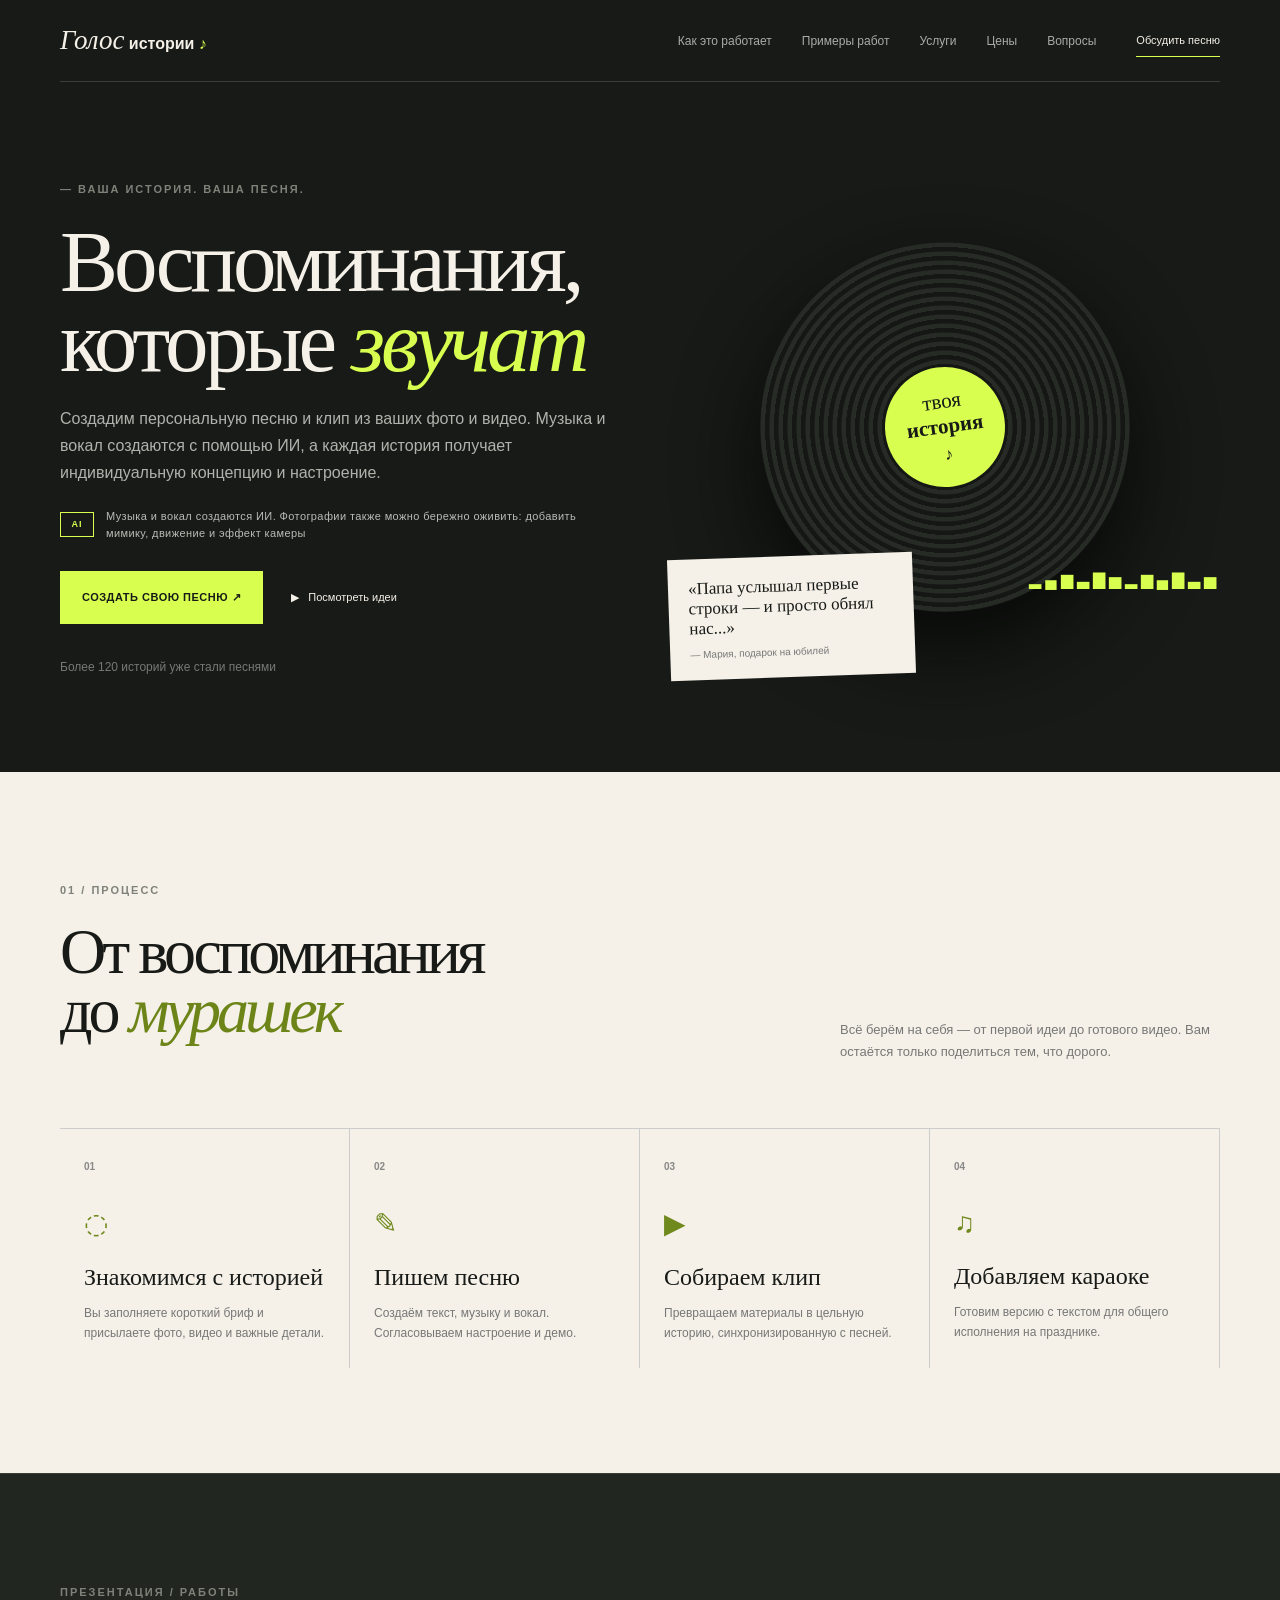
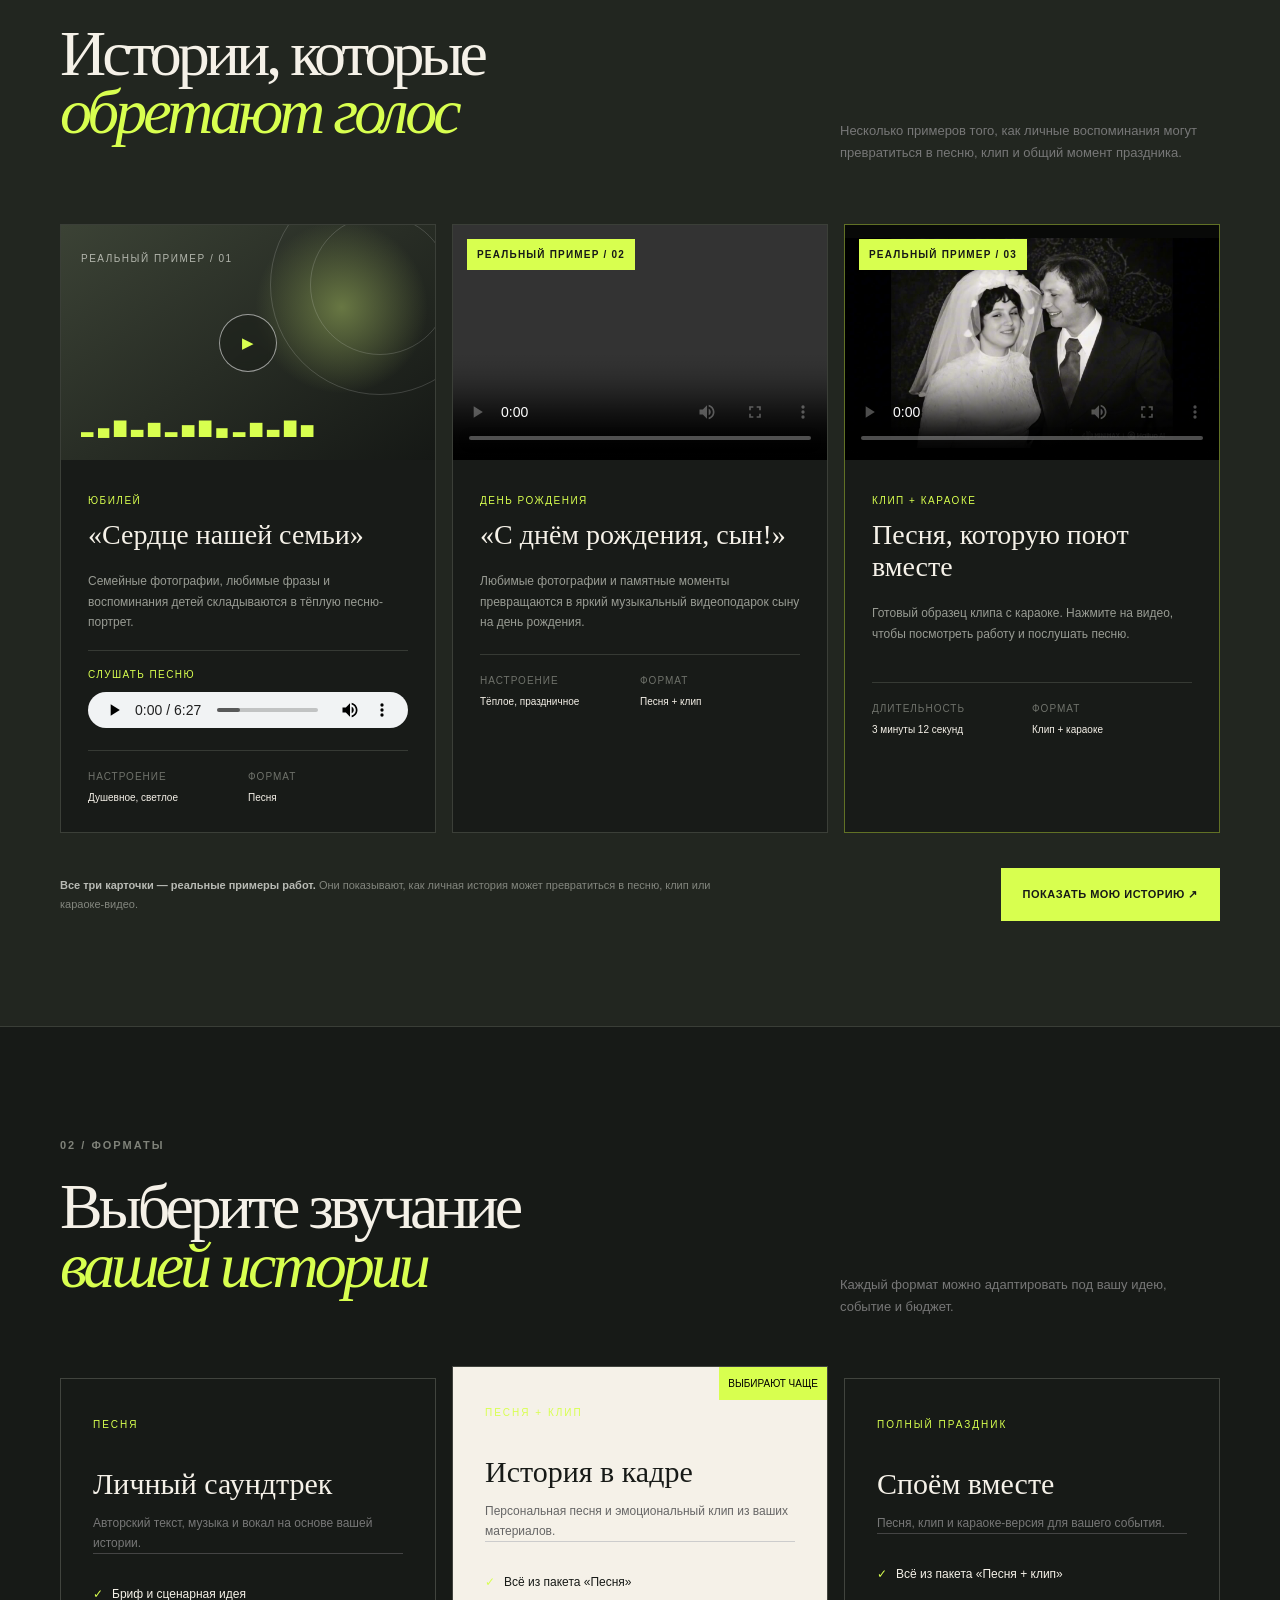
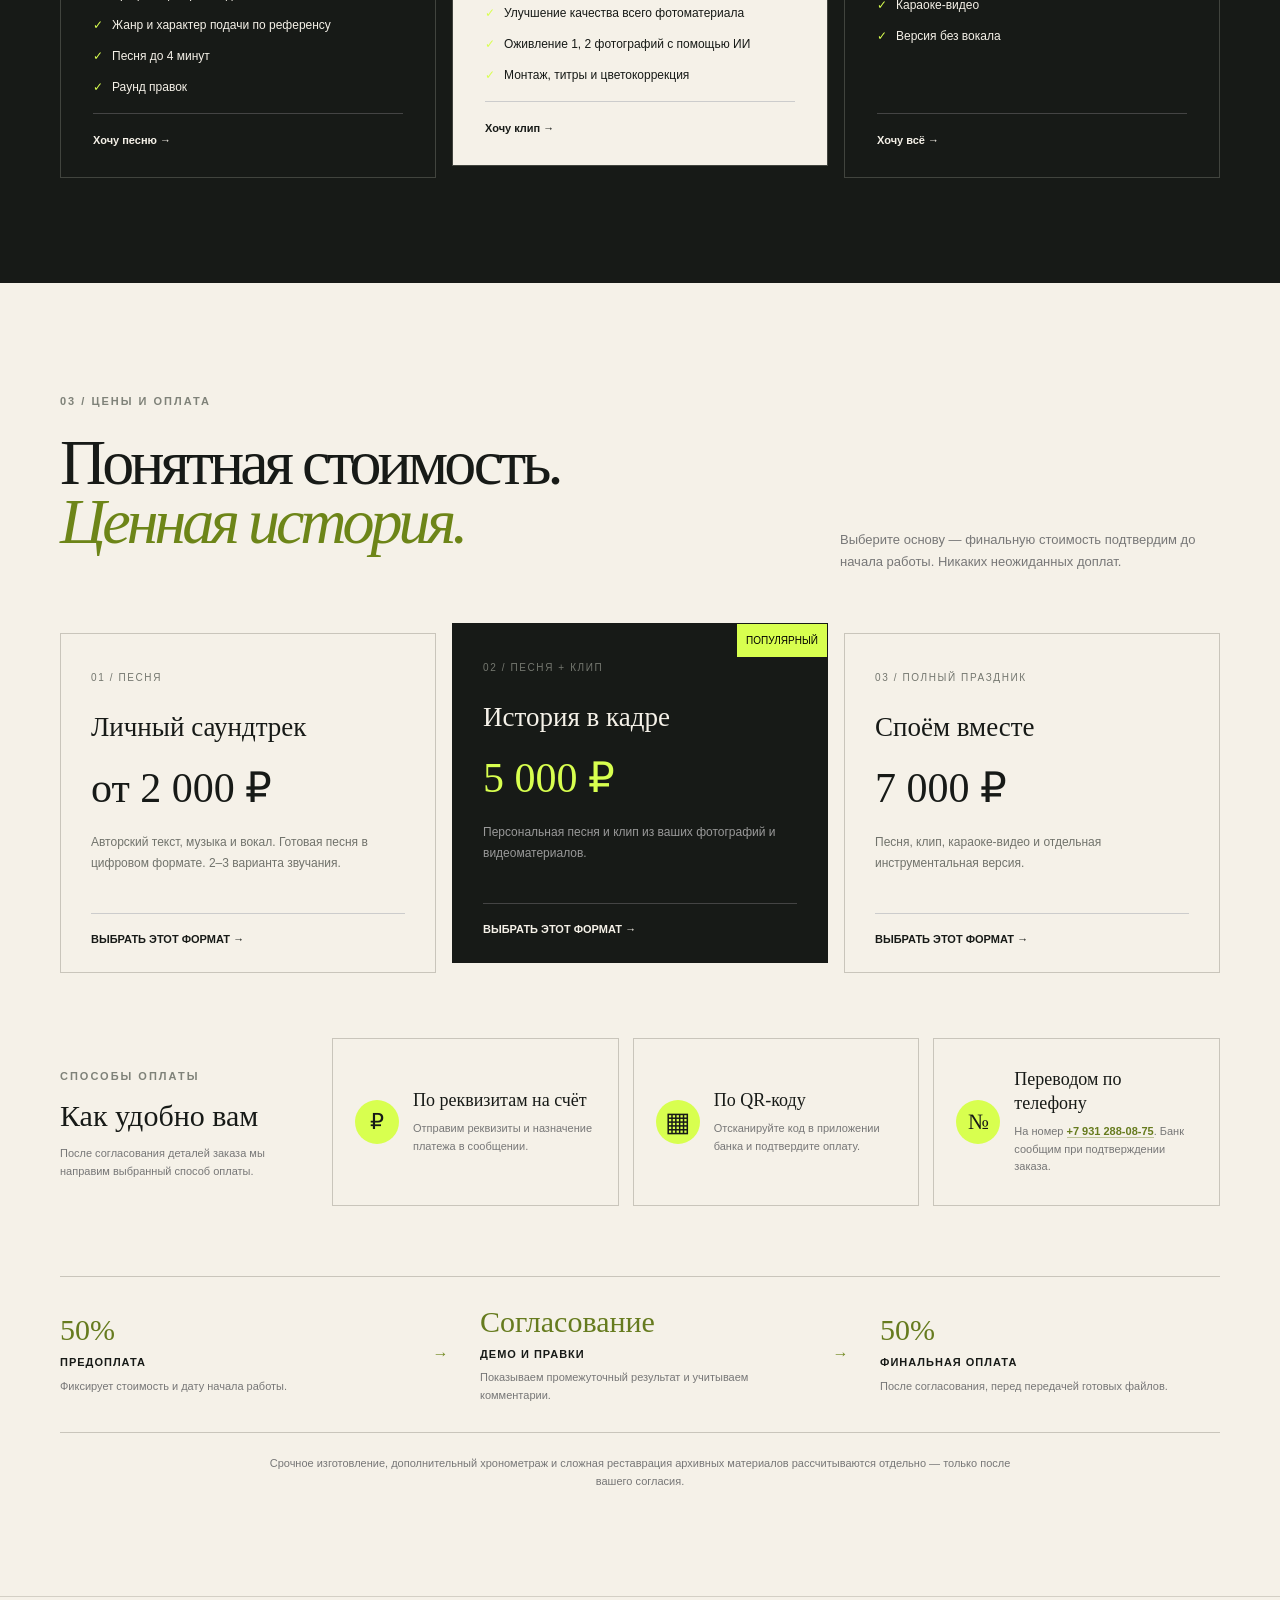
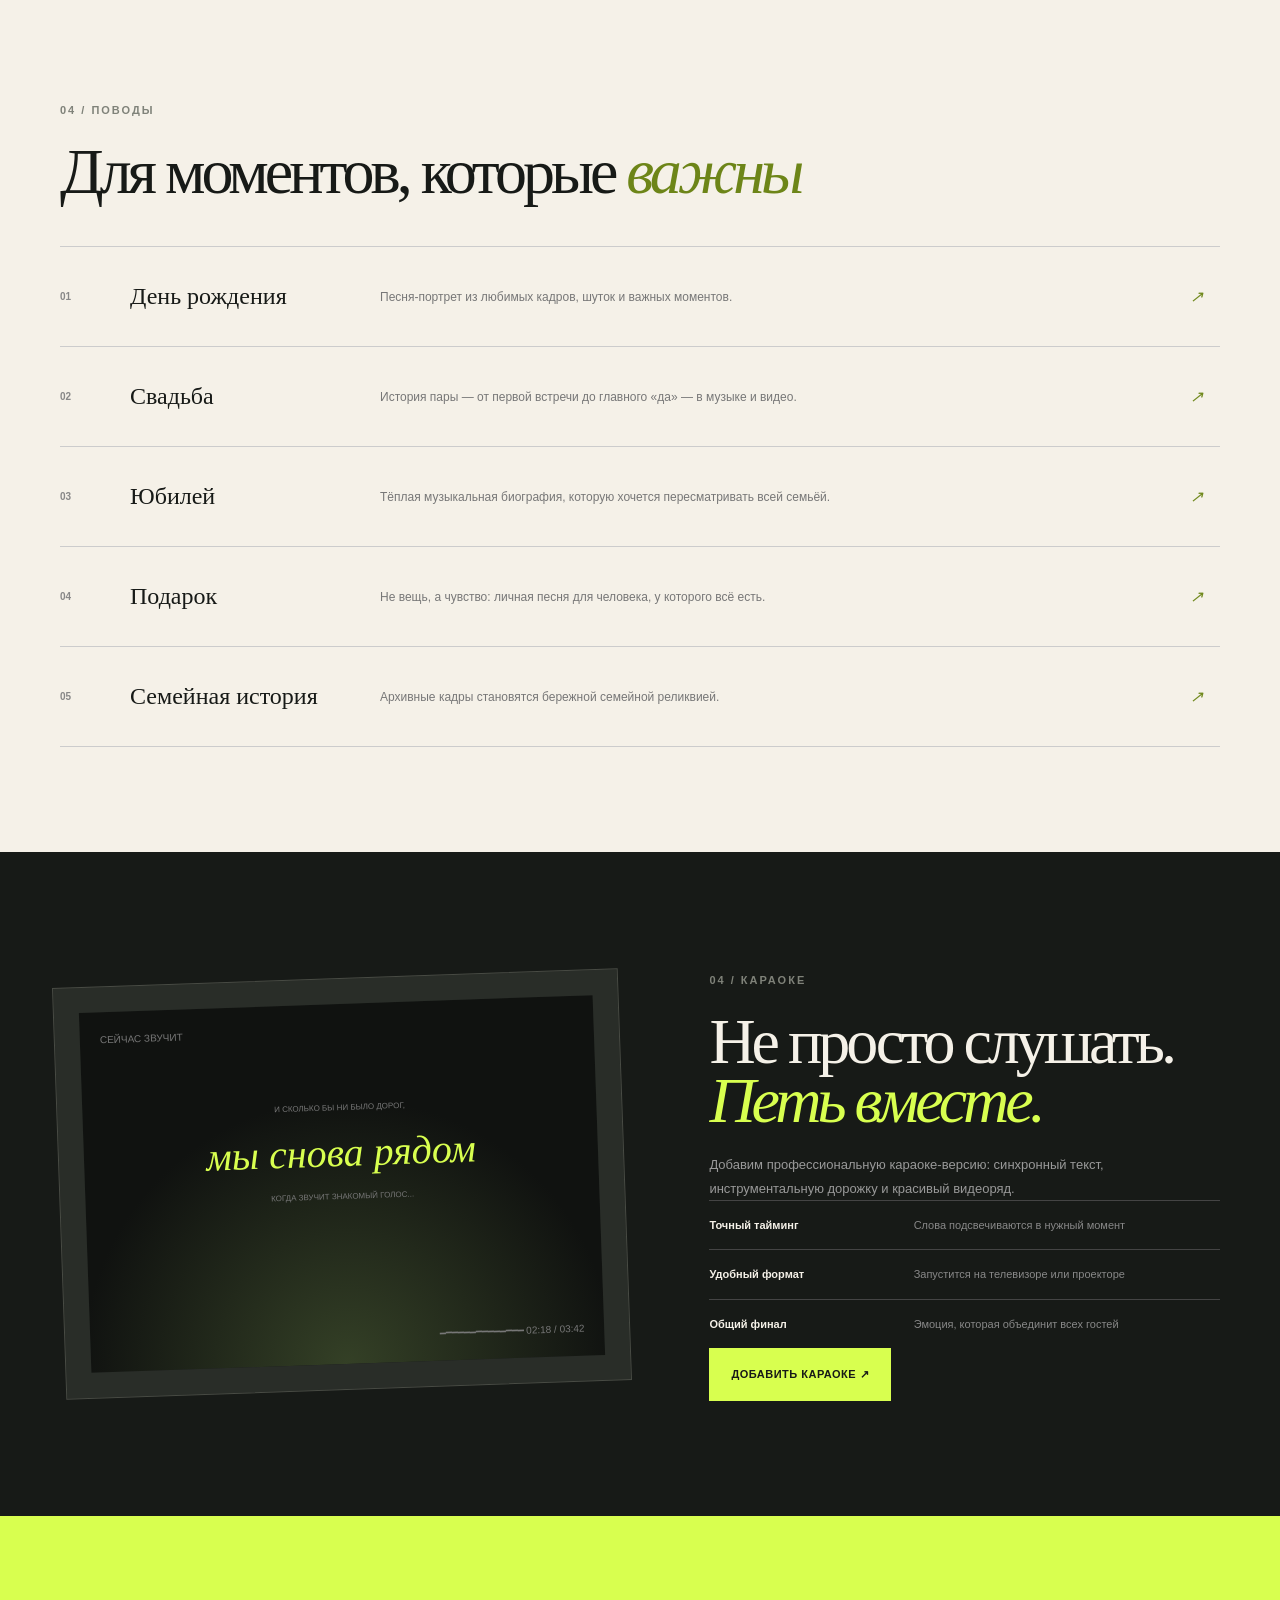
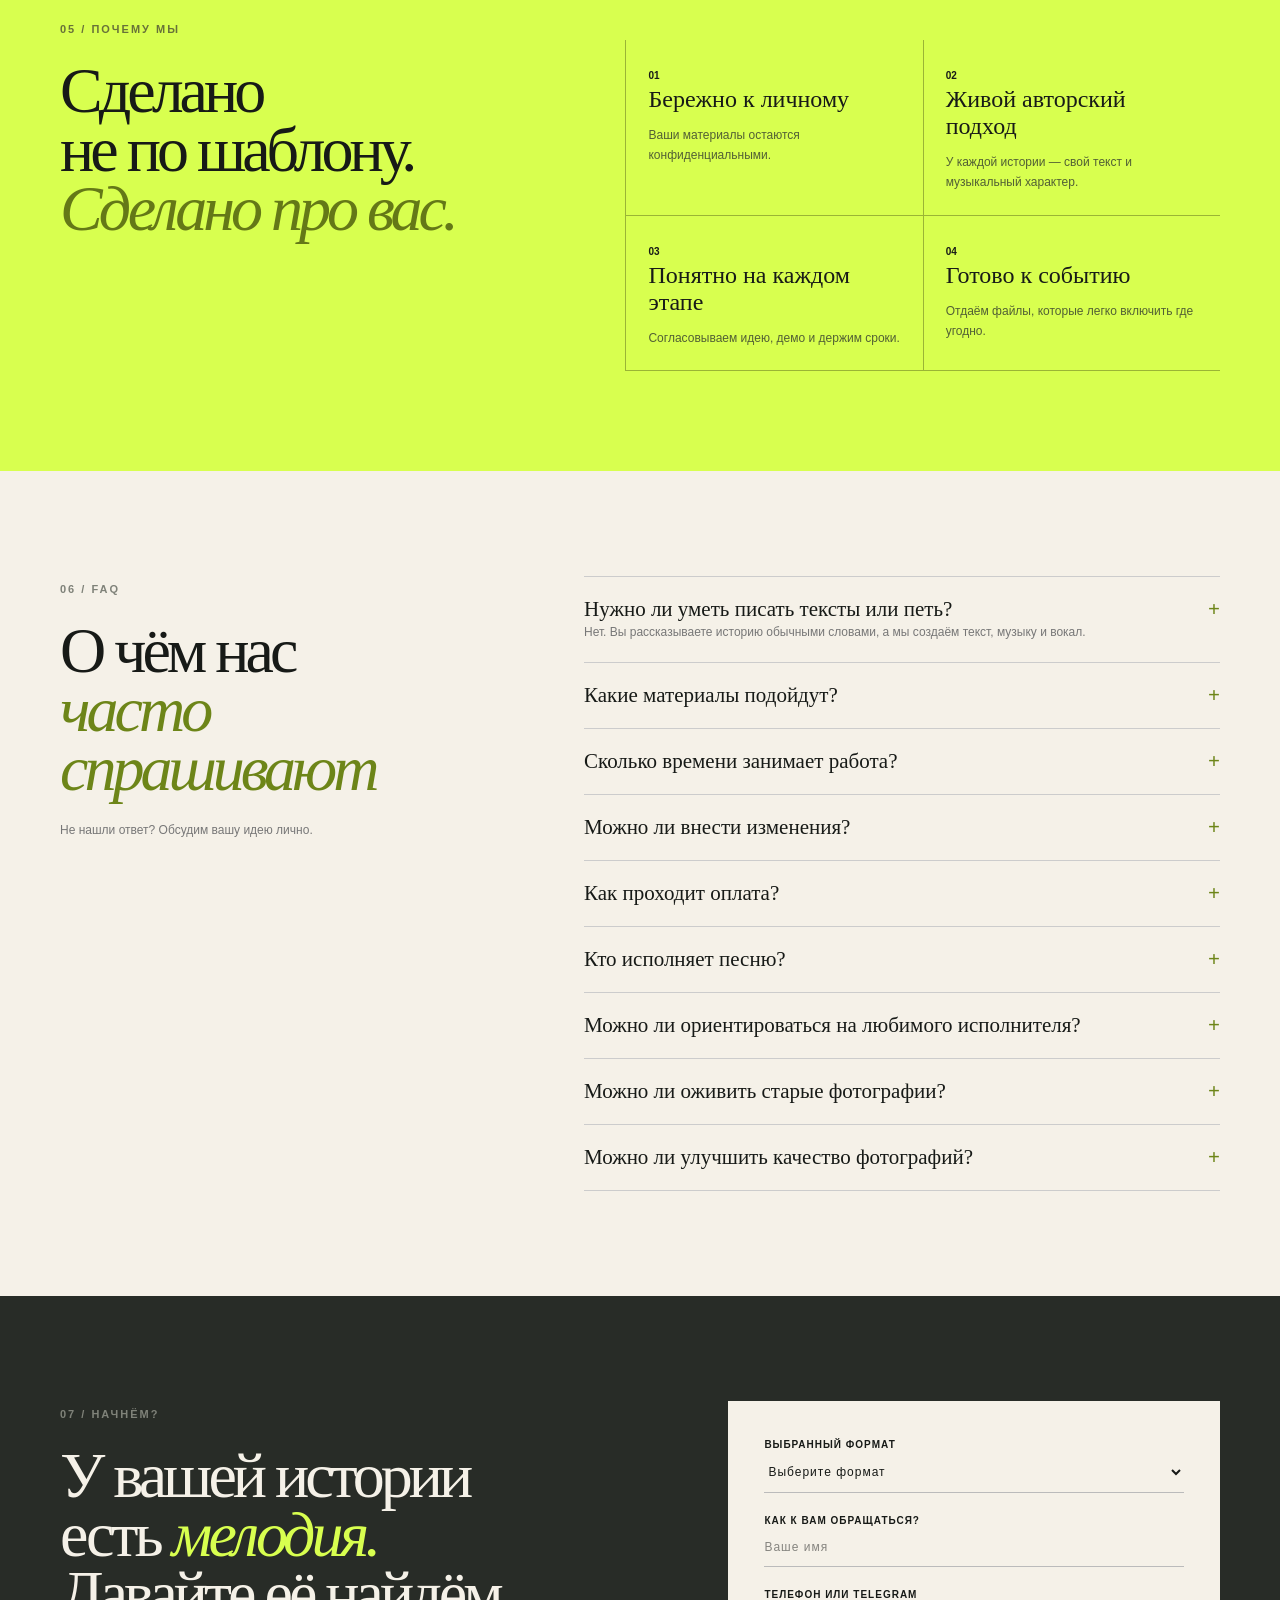
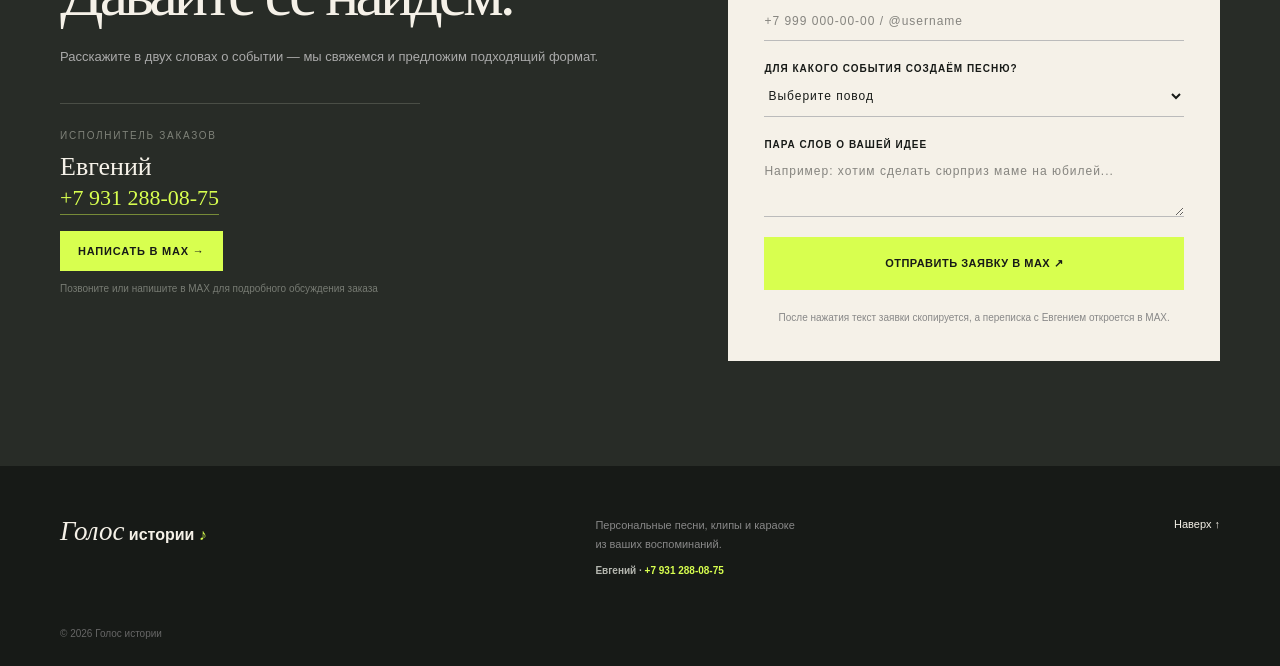
==== commit 27ebbf68: "Track pricing, form start and MAX clicks" ====
--- a/index.html
+++ b/index.html
@@ -155,5 +155,52 @@
   }).catch(function () {});
 })();
 </script>
+<script>
+(function () {
+  const endpoint = 'https://golos-history-notify.evgeniy10081975.workers.dev';
+
+  function notifyOnce(key, eventName) {
+    if (sessionStorage.getItem(key)) return;
+    fetch(endpoint, {
+      method: 'POST',
+      headers: { 'Content-Type': 'application/json' },
+      body: JSON.stringify({
+        event: eventName,
+        page: document.title || 'Главная'
+      })
+    }).then(function (response) {
+      if (response.ok) sessionStorage.setItem(key, '1');
+    }).catch(function () {});
+  }
+
+  const pricing = document.getElementById('pricing');
+  if (pricing && !sessionStorage.getItem('golos_history_pricing_notified')) {
+    const pricingObserver = new IntersectionObserver(function (entries, observer) {
+      entries.forEach(function (entry) {
+        if (entry.isIntersecting) {
+          reachGoal('pricing_view');
+          notifyOnce('golos_history_pricing_notified', 'pricing_view');
+          observer.disconnect();
+        }
+      });
+    }, { threshold: 0.25 });
+    pricingObserver.observe(pricing);
+  }
+
+  const form = document.getElementById('orderForm');
+  if (form) {
+    form.addEventListener('focusin', function () {
+      reachGoal('form_start');
+      notifyOnce('golos_history_form_notified', 'form_start');
+    }, { once: true });
+  }
+
+  document.querySelectorAll('a[href*="max.ru"]').forEach(function (link) {
+    link.addEventListener('click', function () {
+      notifyOnce('golos_history_max_notified', 'max_click');
+    });
+  });
+})();
+</script>
 </body>
 </html>
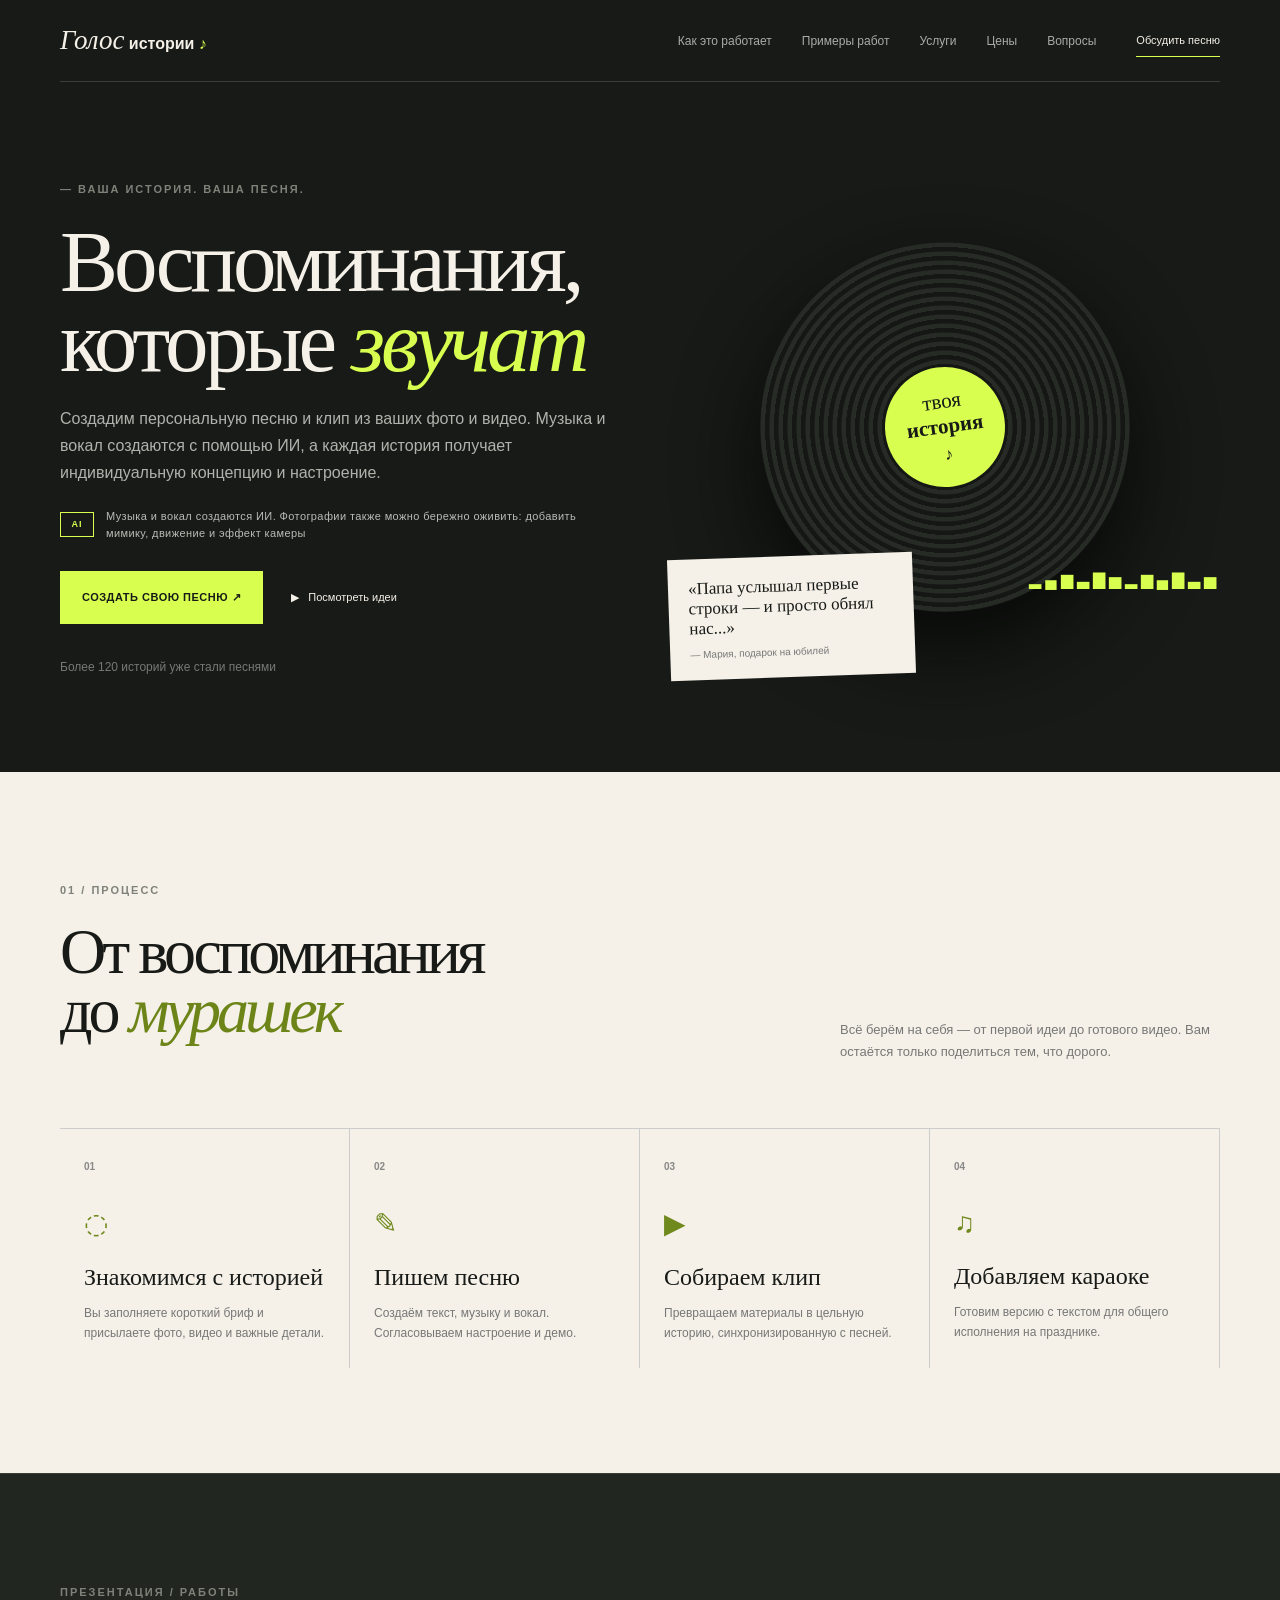
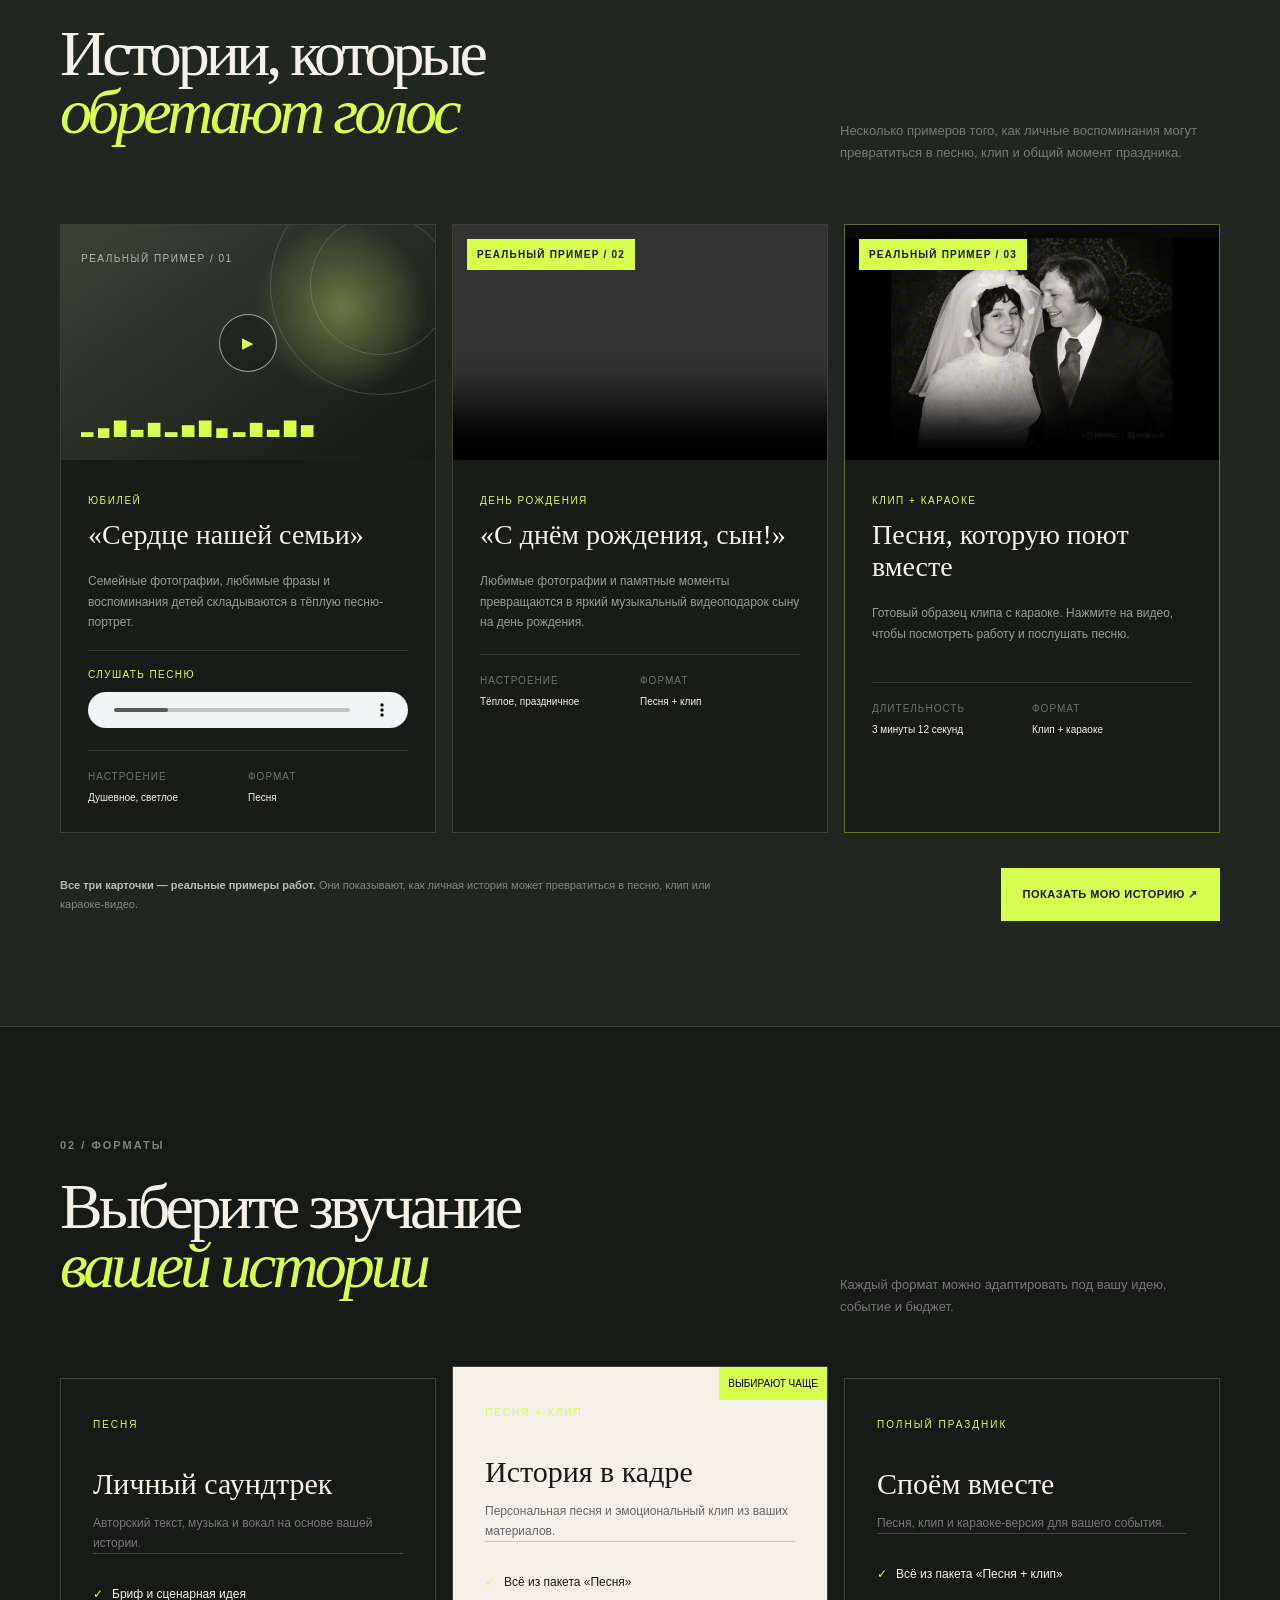
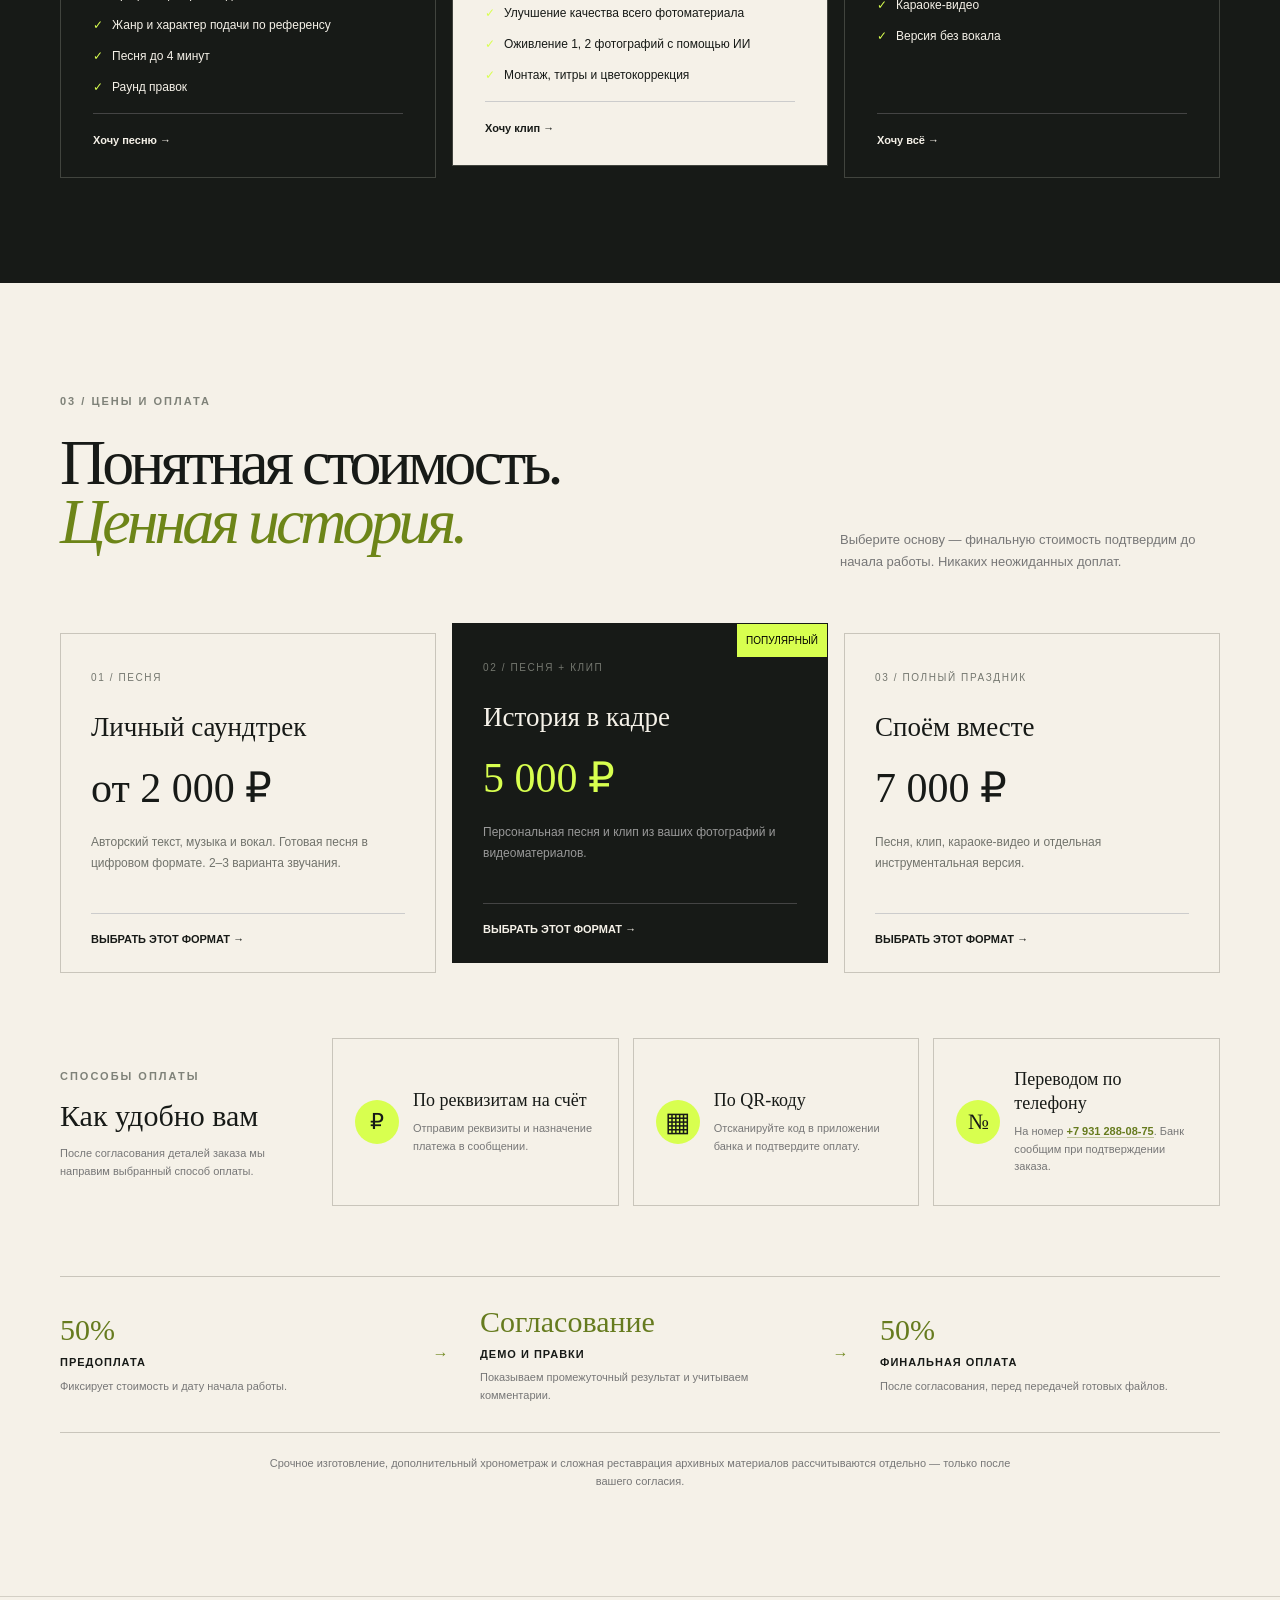
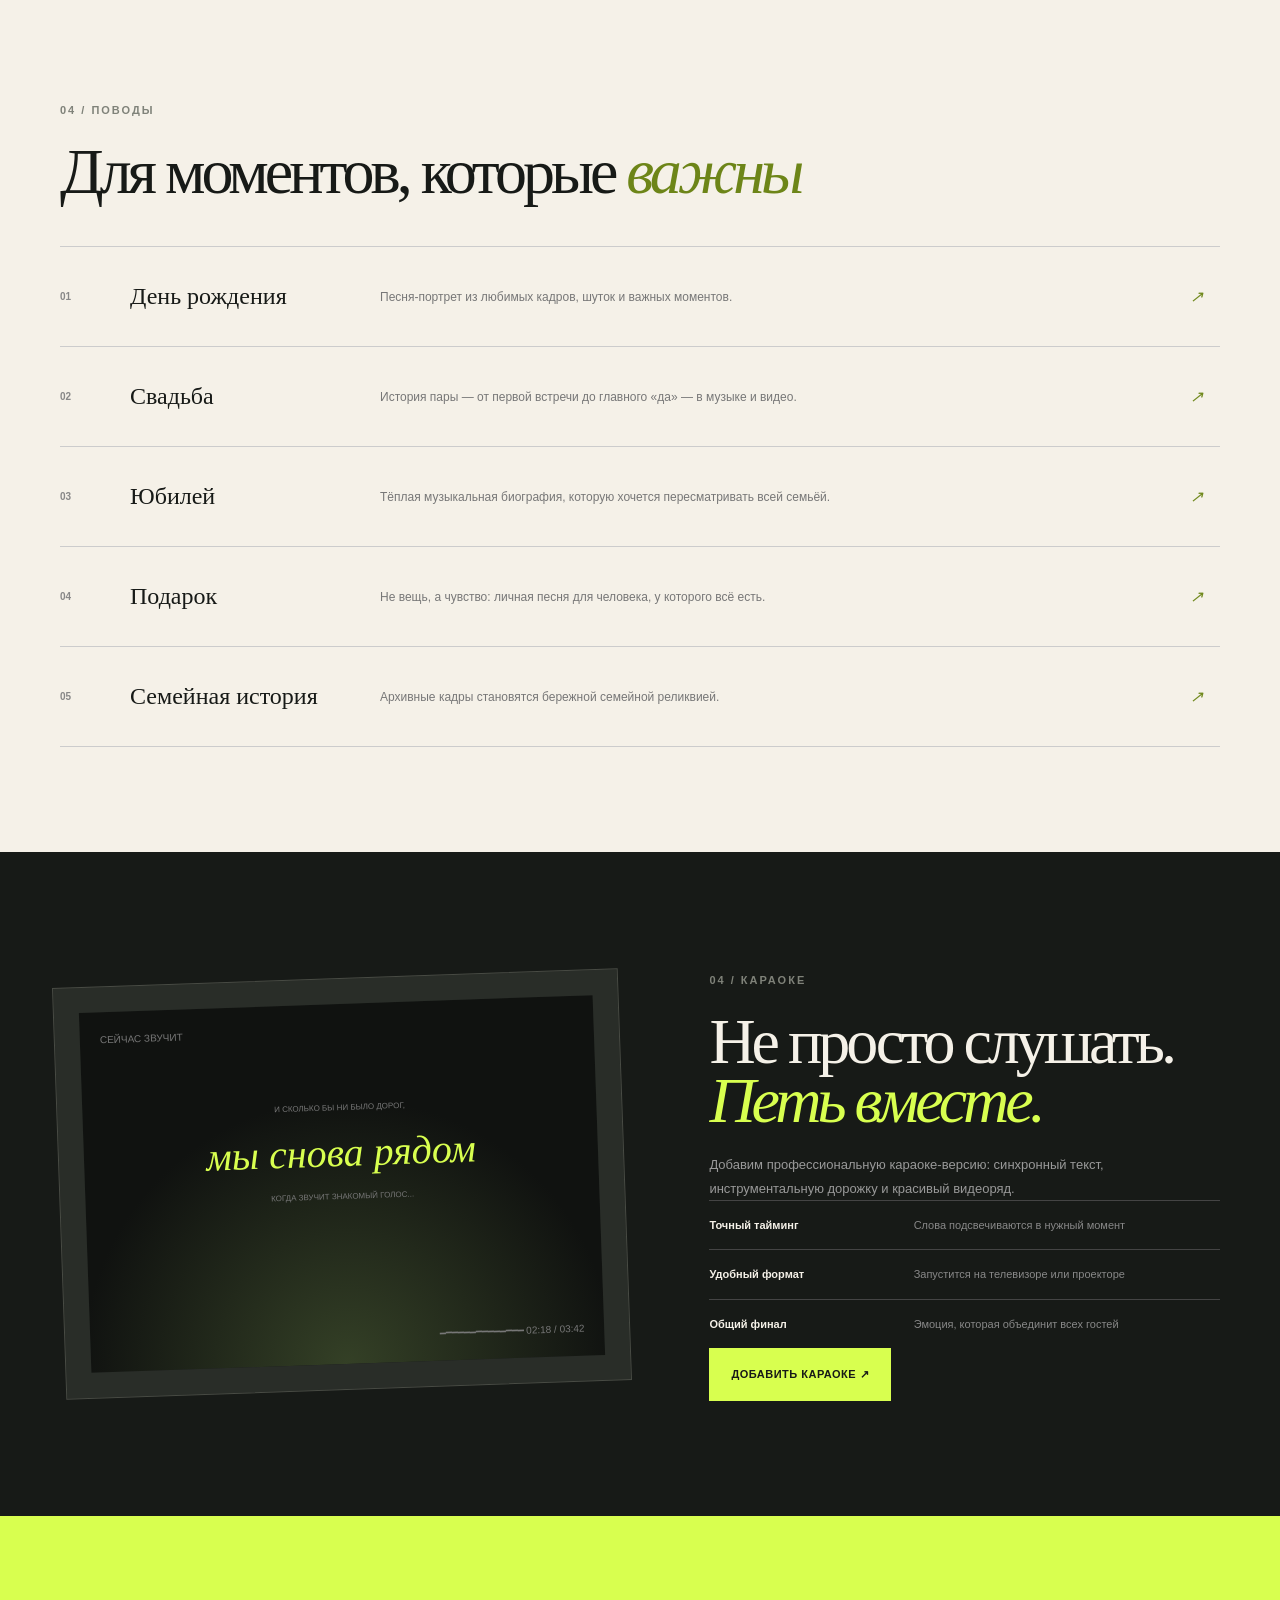
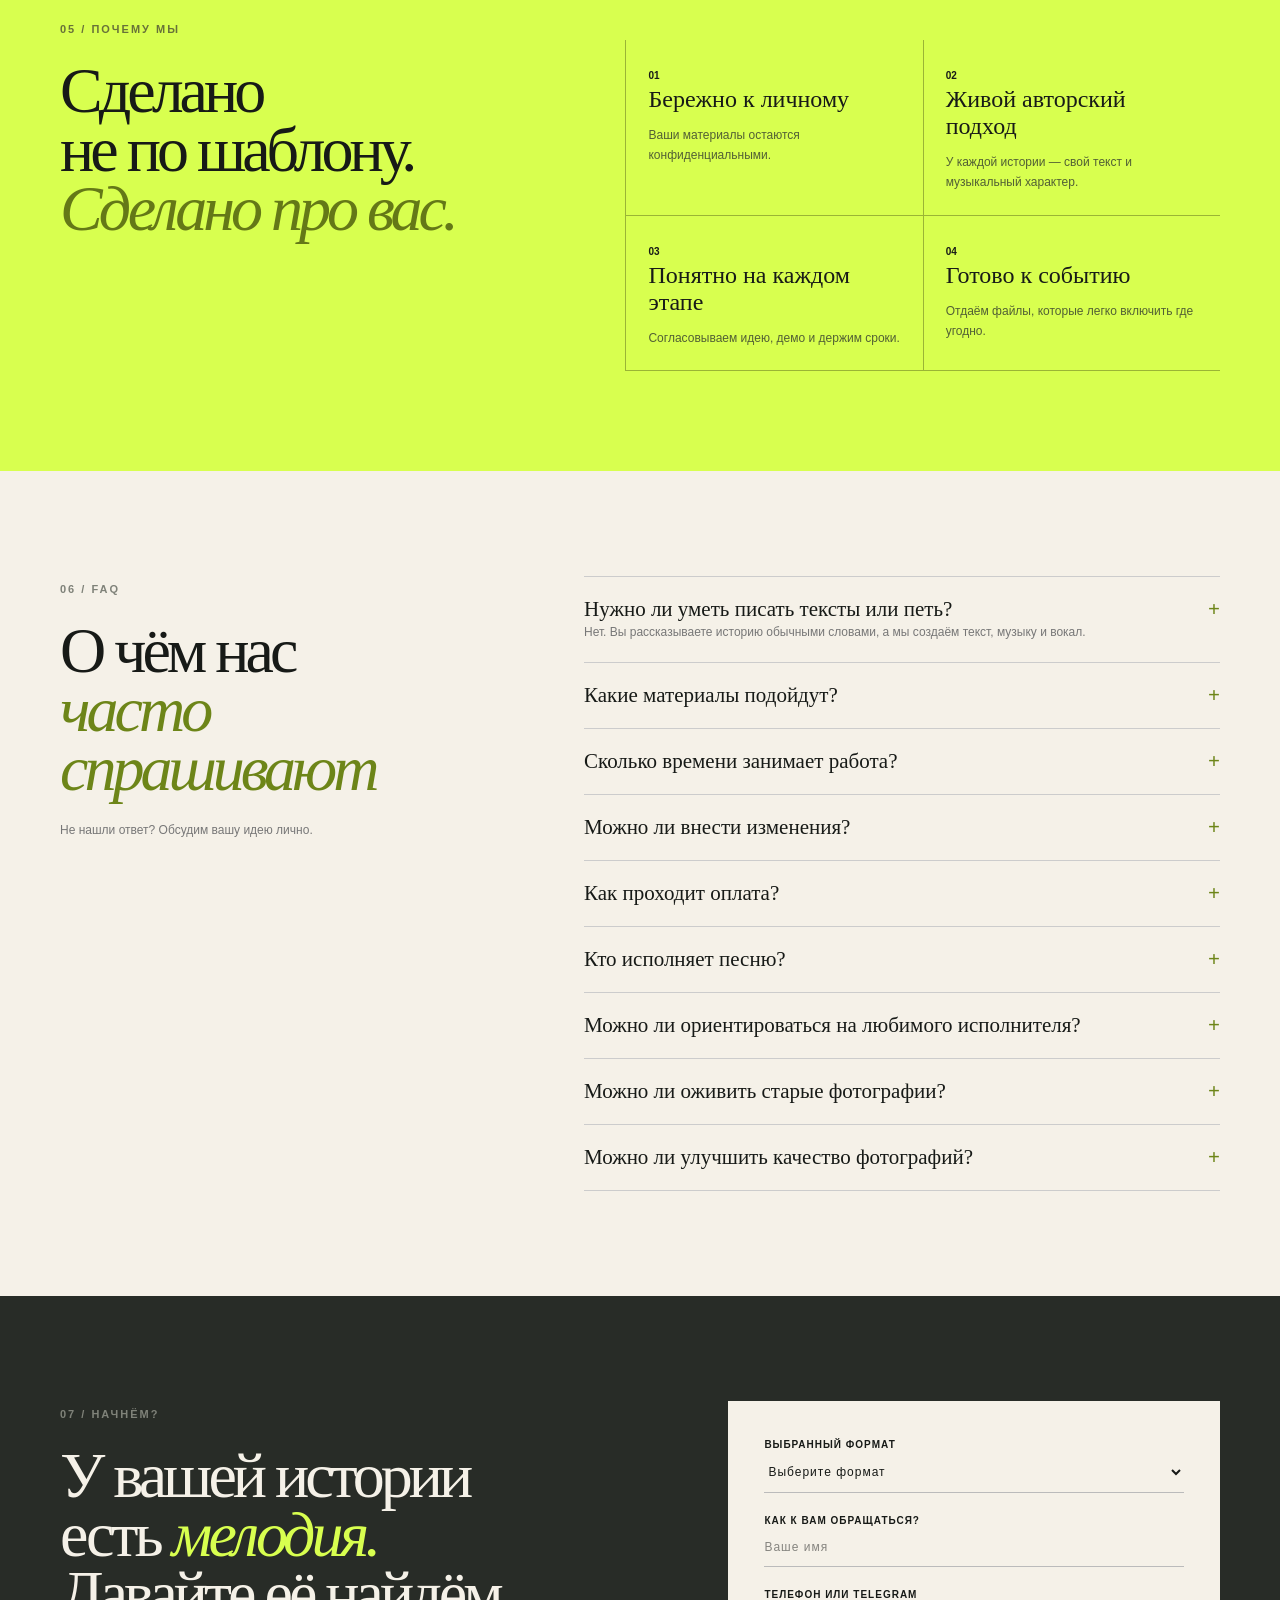
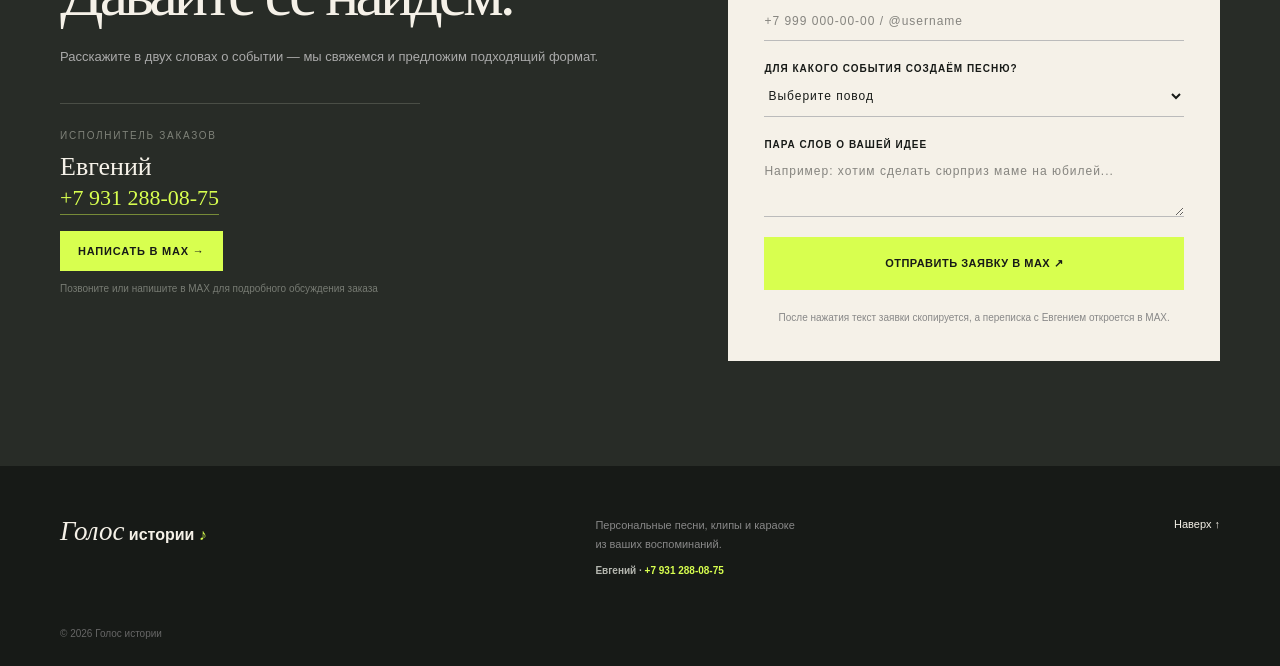
==== commit dc1c79a6: "Add session IDs to Telegram events" ====
--- a/index.html
+++ b/index.html
@@ -92,6 +92,15 @@
 requestAnimationFrame(resetPagePosition);
 addEventListener('pageshow', resetPagePosition);
 
+const SESSION_KEY='golos_history_session_id';
+let GOLOS_SESSION=sessionStorage.getItem(SESSION_KEY);
+if(!GOLOS_SESSION){
+  const bytes=new Uint8Array(2);
+  crypto.getRandomValues(bytes);
+  GOLOS_SESSION=Array.from(bytes,b=>b.toString(16).padStart(2,'0')).join('').toUpperCase();
+  sessionStorage.setItem(SESSION_KEY,GOLOS_SESSION);
+}
+
 const METRIKA_ID=112213235;
 function reachGoal(name,params){
   if(typeof window.ym==='function') window.ym(METRIKA_ID,'reachGoal',name,params||{});
@@ -109,7 +118,8 @@
       body:JSON.stringify({
         event:'media_play',
         page:document.title || 'Главная',
-        media:file
+        media:file,
+        session:GOLOS_SESSION
       })
     }).catch(()=>{});
   },{once:true});
@@ -148,7 +158,8 @@
     headers: { 'Content-Type': 'application/json' },
     body: JSON.stringify({
       page: document.title || 'Главная',
-      referrer: source
+      referrer: source,
+      session:GOLOS_SESSION
     })
   }).then(function (response) {
     if (response.ok) sessionStorage.setItem(key, '1');
@@ -166,7 +177,8 @@
       headers: { 'Content-Type': 'application/json' },
       body: JSON.stringify({
         event: eventName,
-        page: document.title || 'Главная'
+        page: document.title || 'Главная',
+        session:GOLOS_SESSION
       })
     }).then(function (response) {
       if (response.ok) sessionStorage.setItem(key, '1');
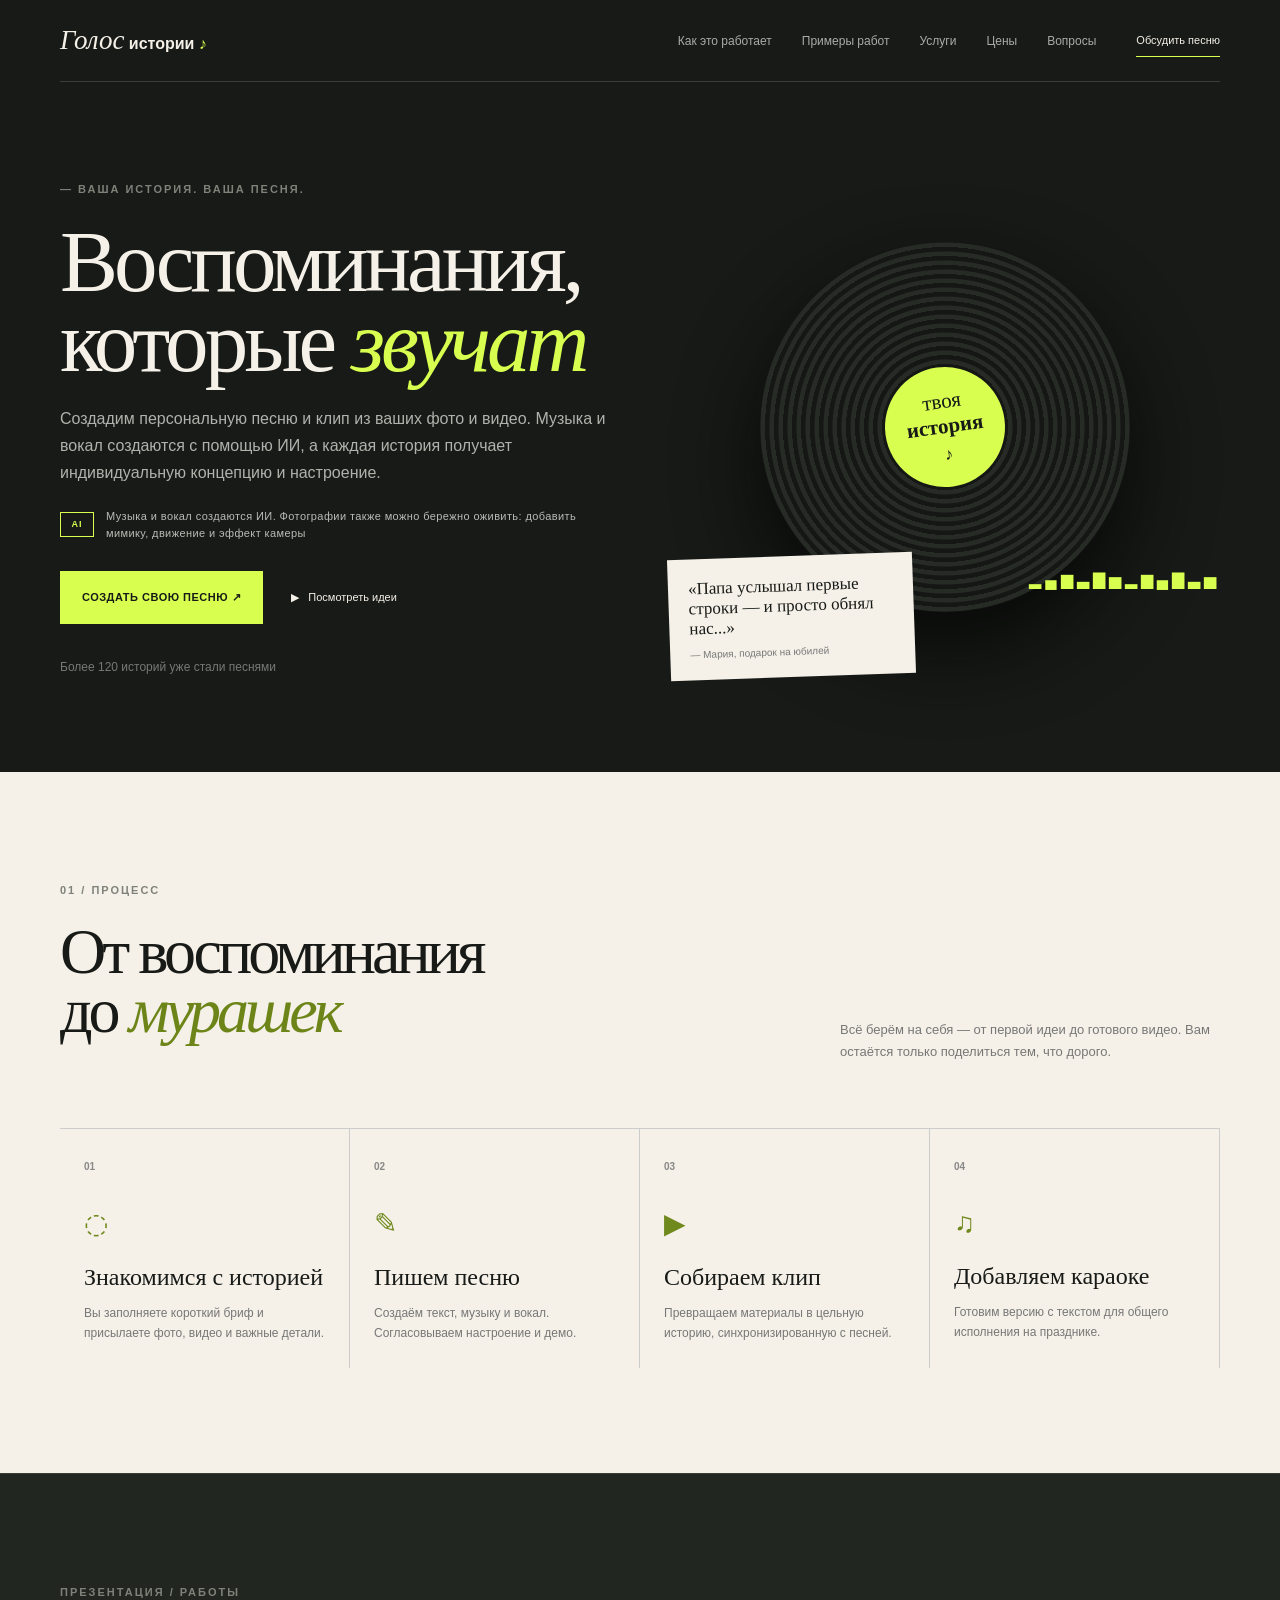
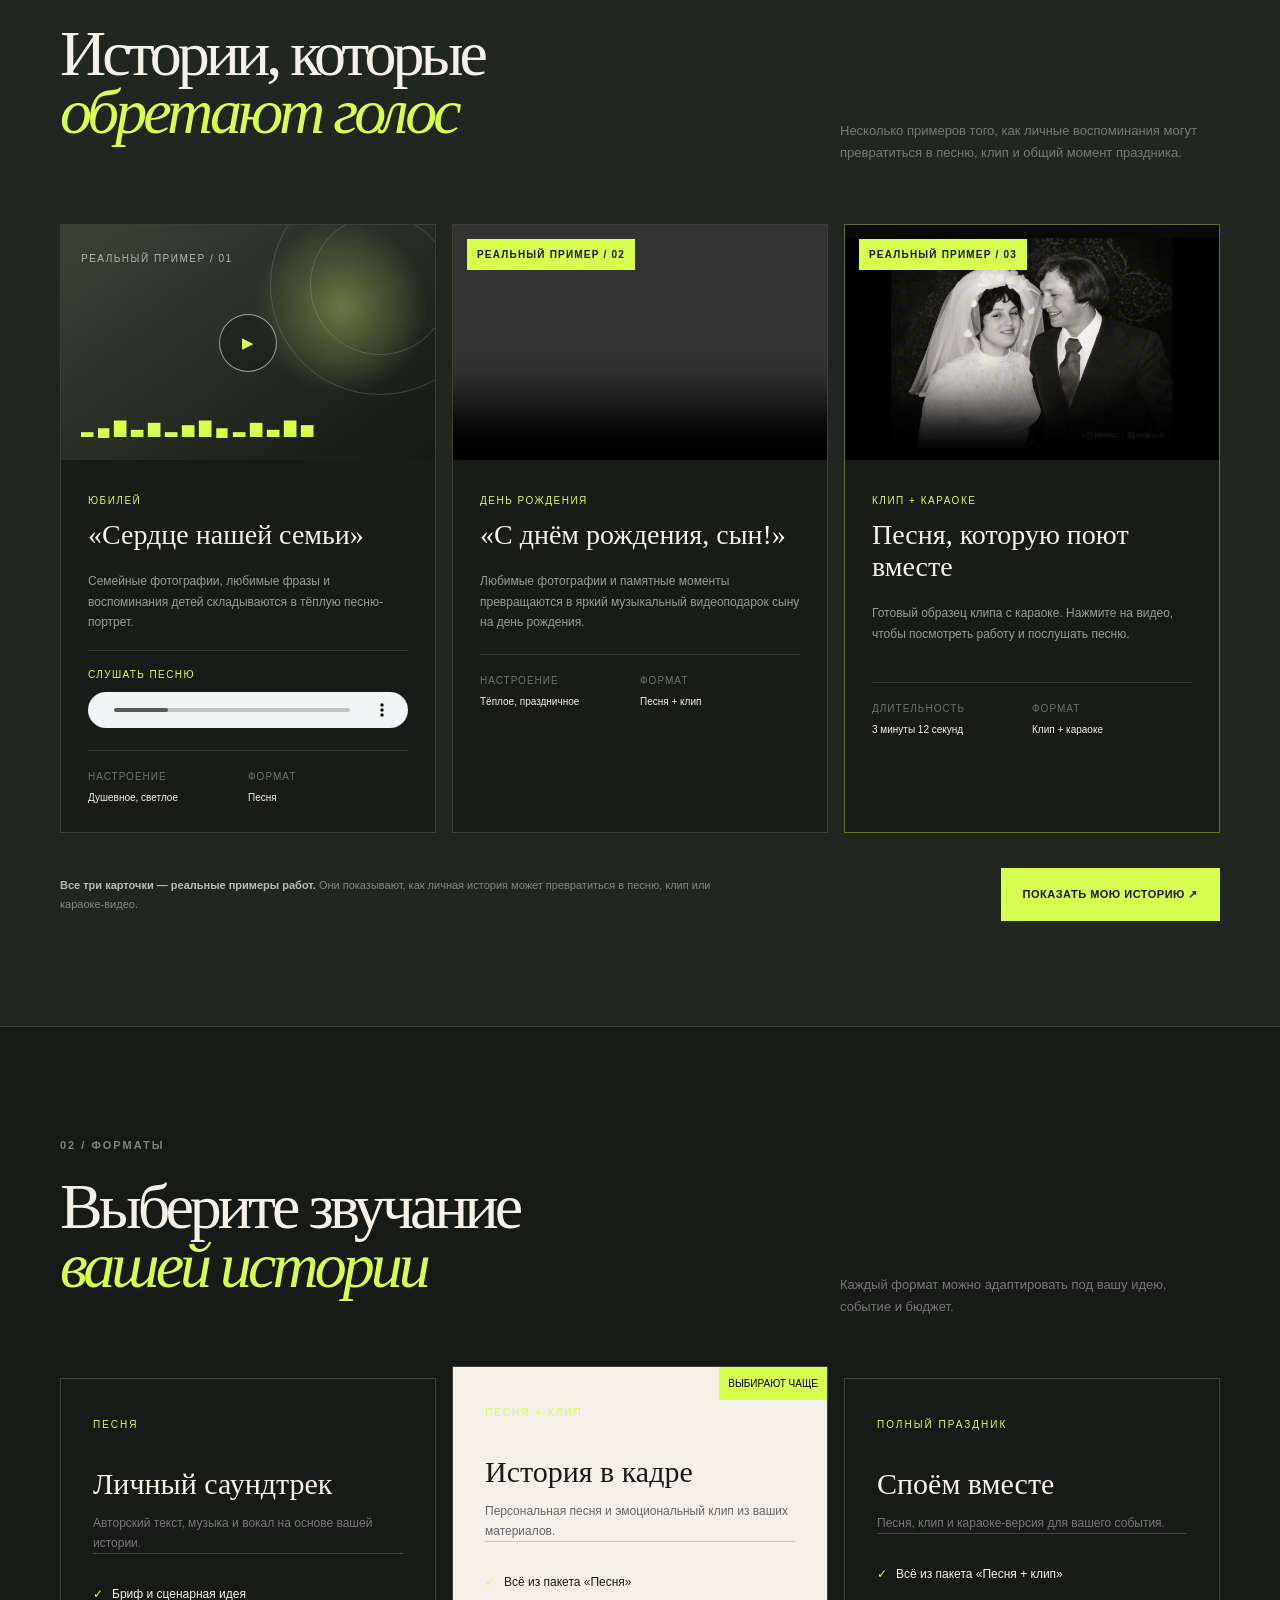
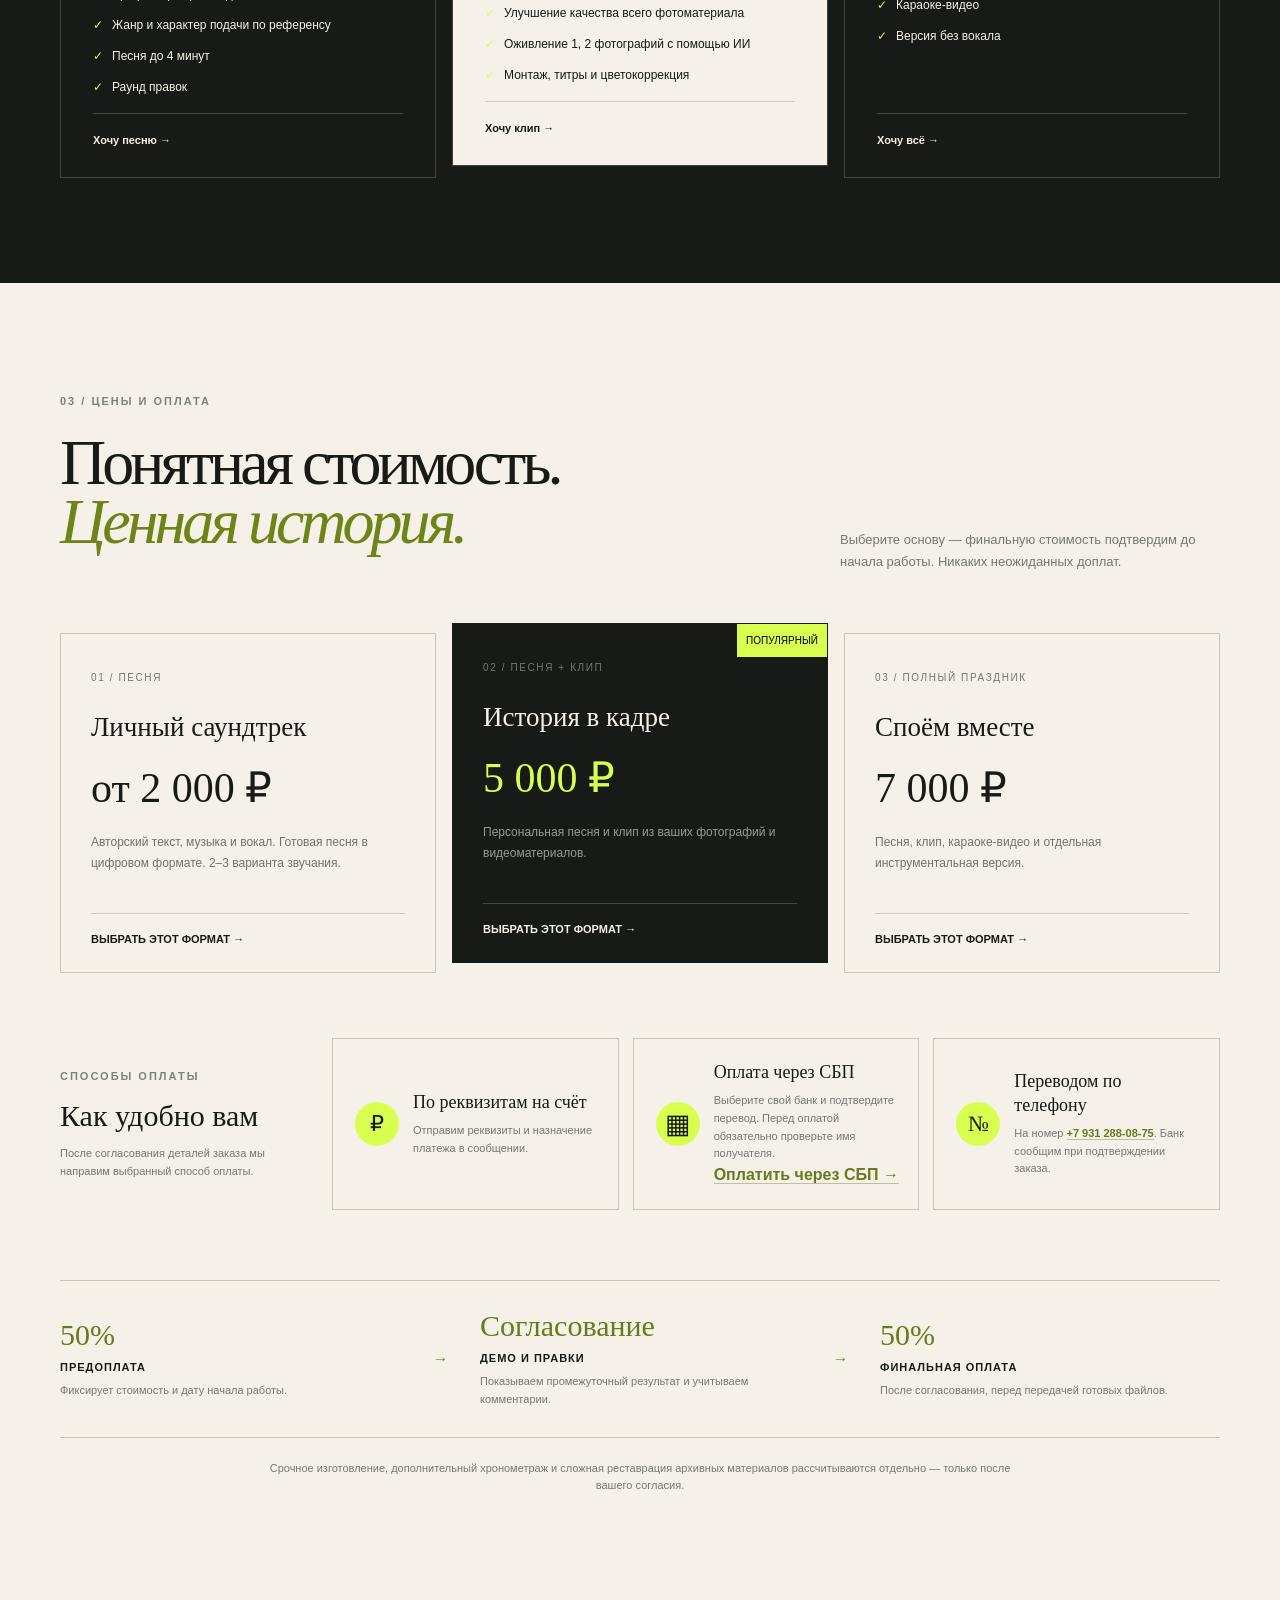
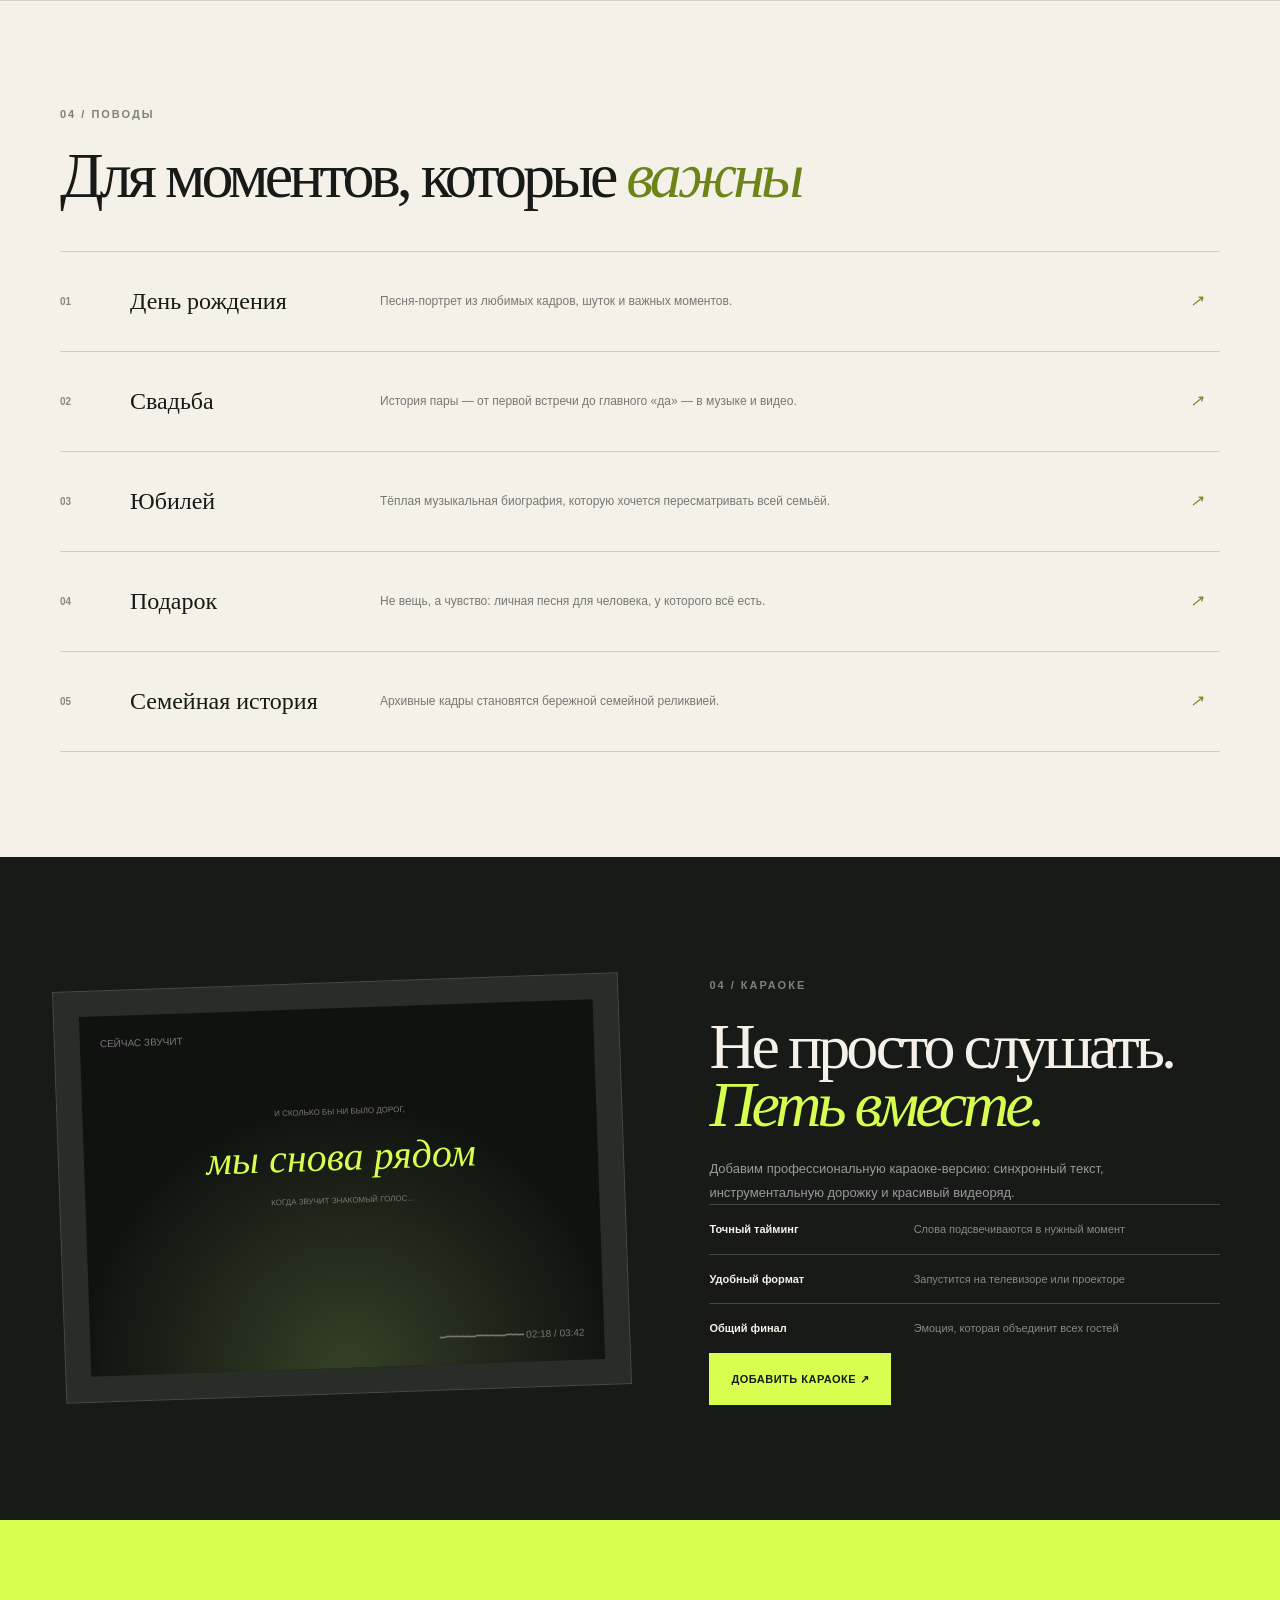
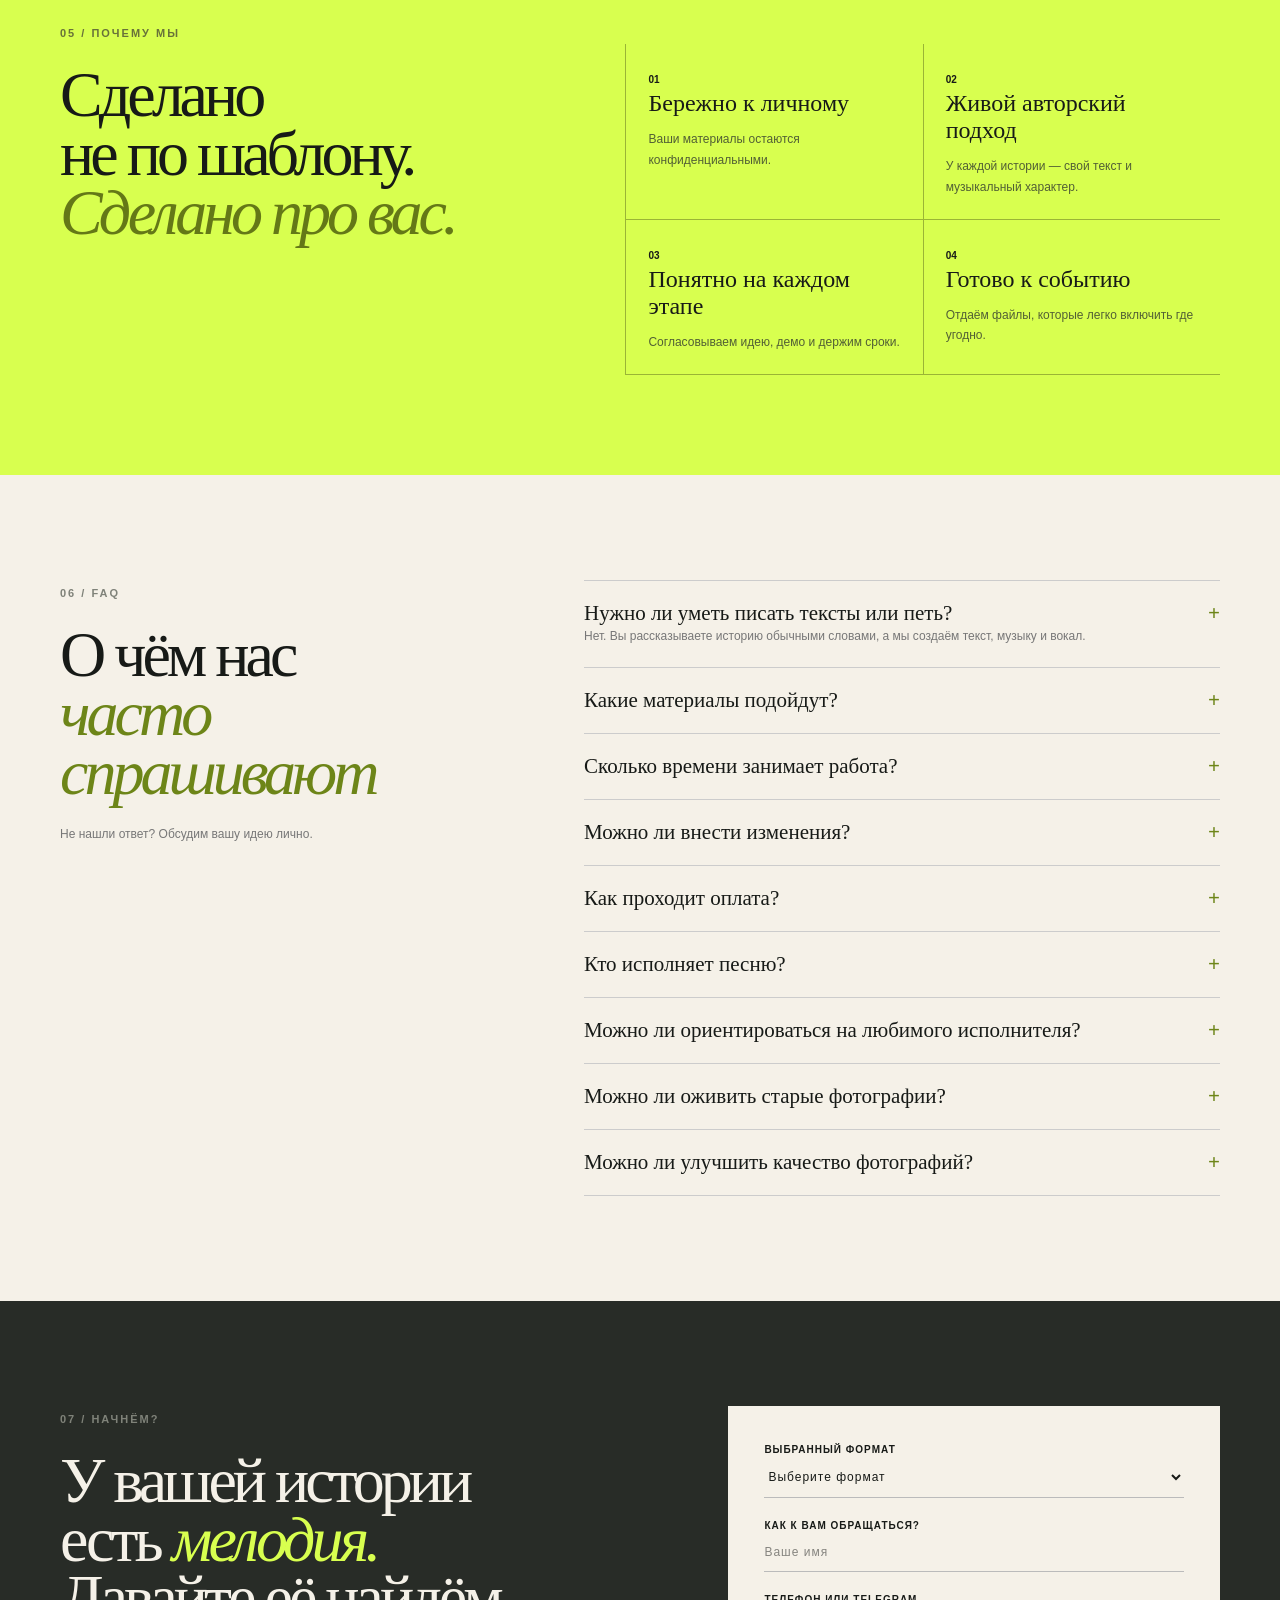
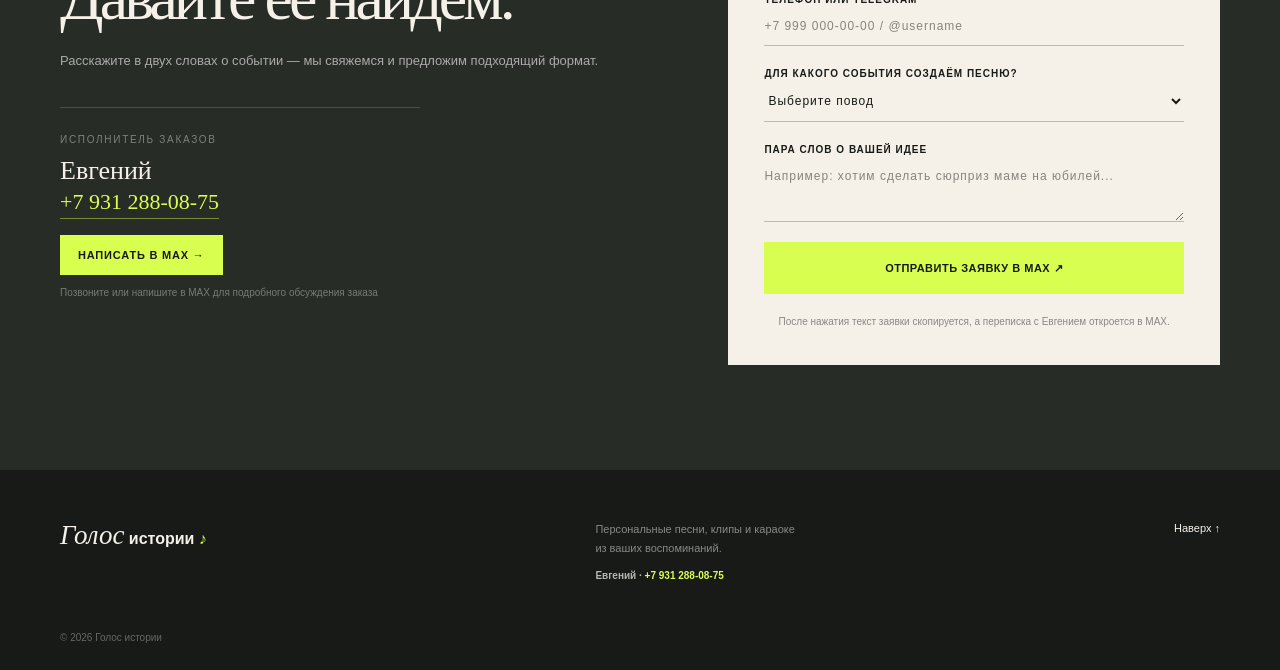
==== commit fd51e174: "Add SBP payment link" ====
--- a/index.html
+++ b/index.html
@@ -81,7 +81,7 @@
 </head>
 <body>
 <noscript><div><img src="https://mc.yandex.ru/watch/112213235" style="position:absolute;left:-9999px" alt=""></div></noscript>
-<main><header class="nav shell"><a class="logo" href="#top"><i>Голос</i> истории <b>♪</b></a><nav><a href="#how">Как это работает</a><a href="#works">Примеры работ</a><a href="#services">Услуги</a><a href="#pricing">Цены</a><a href="#faq">Вопросы</a></nav><a class="navcta" href="#contact">Обсудить песню</a></header><section class="hero shell" id="top"><div class="heroCopy"><span class="kicker">— ВАША ИСТОРИЯ. ВАША ПЕСНЯ.</span><h1>Воспоминания,<br/>которые <em>звучат</em></h1><p>Создадим персональную песню и клип из ваших фото и видео. Музыка и вокал создаются с помощью ИИ, а каждая история получает индивидуальную концепцию и настроение.</p><div class="aiNote"><b>AI</b><span>Музыка и вокал создаются ИИ. Фотографии также можно бережно оживить: добавить мимику, движение и эффект камеры</span></div><div class="actions"><a class="btn" href="#contact">Создать свою песню ↗</a><a href="#occasions">▶   Посмотреть идеи</a></div><small>Более 120 историй уже стали песнями</small></div><div class="vinyl" aria-hidden="true"><div class="disc"><span>твоя<br/><b>история</b><small>♪</small></span></div><div class="wave">▂▄▆▃▇▅▂▆▄▇▃▅</div><blockquote>«Папа услышал первые строки — и просто обнял нас...»<small>— Мария, подарок на юбилей</small></blockquote></div></section><section class="paper" id="how"><div class="shell"><div class="heading"><div><span class="number">01 / ПРОЦЕСС</span><h2>От воспоминания<br/>до <em>мурашек</em></h2></div><p>Всё берём на себя — от первой идеи до готового видео. Вам остаётся только поделиться тем, что дорого.</p></div><div class="steps"><article><b>01</b><i>◌</i><h3>Знакомимся с историей</h3><p>Вы заполняете короткий бриф и присылаете фото, видео и важные детали.</p></article><article><b>02</b><i>✎</i><h3>Пишем песню</h3><p>Создаём текст, музыку и вокал. Согласовываем настроение и демо.</p></article><article><b>03</b><i>▶</i><h3>Собираем клип</h3><p>Превращаем материалы в цельную историю, синхронизированную с песней.</p></article><article><b>04</b><i>♫</i><h3>Добавляем караоке</h3><p>Готовим версию с текстом для общего исполнения на празднике.</p></article></div></div></section><section class="works" id="works"><div class="shell"><div class="heading dark"><div><span class="number">ПРЕЗЕНТАЦИЯ / РАБОТЫ</span><h2>Истории, которые<br/><em>обретают голос</em></h2></div><p>Несколько примеров того, как личные воспоминания могут превратиться в песню, клип и общий момент праздника.</p></div><div class="workGrid"><article class="workCard workBirthday"><div class="workCover"><span>РЕАЛЬНЫЙ ПРИМЕР / 01</span><button type="button" aria-label="Реальный пример">▶</button><div class="workWave">▂▄▇▃▆▂▅▇▄▂▆▃▇▅</div></div><div class="workInfo"><div><small>ЮБИЛЕЙ</small><h3>«Сердце нашей семьи»</h3></div><p>Семейные фотографии, любимые фразы и воспоминания детей складываются в тёплую песню-портрет.</p><div class="workAudio"><span>СЛУШАТЬ ПЕСНЮ</span><audio controls preload="metadata" src="heart-of-family.mp3">Ваш браузер не поддерживает аудио.</audio></div><dl><div><dt>НАСТРОЕНИЕ</dt><dd>Душевное, светлое</dd></div><div><dt>ФОРМАТ</dt><dd>Песня</dd></div></dl></div></article><article class="workCard workWedding"><div class="realVideo weddingVideo"><video controls preload="metadata"><source src="wedding-sample.mp4" type="video/mp4"/>Ваш браузер не поддерживает видео.</video><span>РЕАЛЬНЫЙ ПРИМЕР / 02</span></div><div class="workInfo"><div><small>ДЕНЬ РОЖДЕНИЯ</small><h3>«С днём рождения, сын!»</h3></div><p>Любимые фотографии и памятные моменты превращаются в яркий музыкальный видеоподарок сыну на день рождения.</p><dl><div><dt>НАСТРОЕНИЕ</dt><dd>Тёплое, праздничное</dd></div><div><dt>ФОРМАТ</dt><dd>Песня + клип</dd></div></dl></div></article><article class="workCard workReal"><div class="realVideo"><video controls preload="metadata" poster="portfolio-sample.jpg"><source src="portfolio-sample.mp4" type="video/mp4"/>Ваш браузер не поддерживает видео.</video><span>РЕАЛЬНЫЙ ПРИМЕР / 03</span></div><div class="workInfo"><div><small>КЛИП + КАРАОКЕ</small><h3>Песня, которую поют вместе</h3></div><p>Готовый образец клипа с караоке. Нажмите на видео, чтобы посмотреть работу и послушать песню.</p><dl><div><dt>ДЛИТЕЛЬНОСТЬ</dt><dd>3 минуты 12 секунд</dd></div><div><dt>ФОРМАТ</dt><dd>Клип + караоке</dd></div></dl></div></article></div><div class="worksFoot"><p><b>Все три карточки — реальные примеры работ.</b> Они показывают, как личная история может превратиться в песню, клип или караоке-видео.</p><a class="btn" href="#contact">Показать мою историю ↗</a></div></div></section><section class="services shell" id="services"><div class="heading dark"><div><span class="number">02 / ФОРМАТЫ</span><h2>Выберите звучание<br/><em>вашей истории</em></h2></div><p>Каждый формат можно адаптировать под вашу идею, событие и бюджет.</p></div><div class="cards"><article><label>ПЕСНЯ</label><h3>Личный саундтрек</h3><p>Авторский текст, музыка и вокал на основе вашей истории.</p><ul><li>Бриф и сценарная идея</li><li>Жанр и характер подачи по референсу</li><li>Песня до 4 минут</li><li>Раунд правок</li></ul><a href="#contact">Хочу песню →</a></article><article class="chosen"><label>ПЕСНЯ + КЛИП</label><mark>ВЫБИРАЮТ ЧАЩЕ</mark><h3>История в кадре</h3><p>Персональная песня и эмоциональный клип из ваших материалов.</p><ul><li>Всё из пакета «Песня»</li><li>Улучшение качества всего фотоматериала</li><li>Оживление 1, 2 фотографий с помощью ИИ</li><li>Монтаж, титры и цветокоррекция</li></ul><a href="#contact">Хочу клип →</a></article><article><label>ПОЛНЫЙ ПРАЗДНИК</label><h3>Споём вместе</h3><p>Песня, клип и караоке-версия для вашего события.</p><ul><li>Всё из пакета «Песня + клип»</li><li>Караоке-видео</li><li>Версия без вокала</li></ul><a href="#contact">Хочу всё →</a></article></div></section><section class="pricing paper" id="pricing"><div class="shell"><div class="heading"><div><span class="number">03 / ЦЕНЫ И ОПЛАТА</span><h2>Понятная стоимость.<br/><em>Ценная история.</em></h2></div><p>Выберите основу — финальную стоимость подтвердим до начала работы. Никаких неожиданных доплат.</p></div><div class="priceGrid"><article><span>01 / ПЕСНЯ</span><h3>Личный саундтрек</h3><div class="price">от 2 000 ₽</div><p>Авторский текст, музыка и вокал. Готовая песня в цифровом формате. 2–3 варианта звучания.</p><a href="#contact" data-plan="Личный саундтрек — от 2 000 ₽">Выбрать этот формат →</a></article><article class="priceMain"><span>02 / ПЕСНЯ + КЛИП</span><mark>ПОПУЛЯРНЫЙ</mark><h3>История в кадре</h3><div class="price">5 000 ₽</div><p>Персональная песня и клип из ваших фотографий и видеоматериалов.</p><a href="#contact" data-plan="История в кадре — 5 000 ₽">Выбрать этот формат →</a></article><article><span>03 / ПОЛНЫЙ ПРАЗДНИК</span><h3>Споём вместе</h3><div class="price">7 000 ₽</div><p>Песня, клип, караоке-видео и отдельная инструментальная версия.</p><a href="#contact" data-plan="Споём вместе — 7 000 ₽">Выбрать этот формат →</a></article></div><div class="payMethods"><div class="payTitle"><span class="number">СПОСОБЫ ОПЛАТЫ</span><h3>Как удобно вам</h3><p>После согласования деталей заказа мы направим выбранный способ оплаты.</p></div><article><i>₽</i><div><b>По реквизитам на счёт</b><p>Отправим реквизиты и назначение платежа в сообщении.</p></div></article><article><i class="qrMini">▦</i><div><b>По QR-коду</b><p>Отсканируйте код в приложении банка и подтвердите оплату.</p></div></article><article><i>№</i><div><b>Переводом по телефону</b><p>На номер <a class="payPhone" href="tel:+79312880875">+7 931 288-08-75</a>. Банк сообщим при подтверждении заказа.</p></div></article></div><div class="payment"><div><b>50%</b><span>Предоплата</span><p>Фиксирует стоимость и дату начала работы.</p></div><i>→</i><div><b>Согласование</b><span>Демо и правки</span><p>Показываем промежуточный результат и учитываем комментарии.</p></div><i>→</i><div><b>50%</b><span>Финальная оплата</span><p>После согласования, перед передачей готовых файлов.</p></div></div><p class="priceNote">Срочное изготовление, дополнительный хронометраж и сложная реставрация архивных материалов рассчитываются отдельно — только после вашего согласия.</p></div></section><section class="paper occasions" id="occasions"><div class="shell"><span class="number">04 / ПОВОДЫ</span><h2>Для моментов, которые <em>важны</em></h2><div class="occasionList"><article><b>01</b><h3>День рождения</h3><p>Песня-портрет из любимых кадров, шуток и важных моментов.</p><i>↗</i></article><article><b>02</b><h3>Свадьба</h3><p>История пары — от первой встречи до главного «да» — в музыке и видео.</p><i>↗</i></article><article><b>03</b><h3>Юбилей</h3><p>Тёплая музыкальная биография, которую хочется пересматривать всей семьёй.</p><i>↗</i></article><article><b>04</b><h3>Подарок</h3><p>Не вещь, а чувство: личная песня для человека, у которого всё есть.</p><i>↗</i></article><article><b>05</b><h3>Семейная история</h3><p>Архивные кадры становятся бережной семейной реликвией.</p><i>↗</i></article></div></div></section><section class="karaoke shell"><div class="screen"><span>СЕЙЧАС ЗВУЧИТ</span><div><small>И СКОЛЬКО БЫ НИ БЫЛО ДОРОГ,</small><strong>мы снова рядом</strong><small>КОГДА ЗВУЧИТ ЗНАКОМЫЙ ГОЛОС...</small></div><footer>━━━━━━━━━━━━━━ 02:18 / 03:42</footer></div><div><span class="number">04 / КАРАОКЕ</span><h2>Не просто слушать.<br/><em>Петь вместе.</em></h2><p>Добавим профессиональную караоке-версию: синхронный текст, инструментальную дорожку и красивый видеоряд.</p><ul><li><b>Точный тайминг</b>Слова подсвечиваются в нужный момент</li><li><b>Удобный формат</b>Запустится на телевизоре или проекторе</li><li><b>Общий финал</b>Эмоция, которая объединит всех гостей</li></ul><a class="btn" href="#contact">Добавить караоке ↗</a></div></section><section class="lime"><div class="shell"><span class="number">05 / ПОЧЕМУ МЫ</span><div class="benefits"><h2>Сделано<br/>не по шаблону.<br/><em>Сделано про вас.</em></h2><div><article><b>01</b><h3>Бережно к личному</h3><p>Ваши материалы остаются конфиденциальными.</p></article><article><b>02</b><h3>Живой авторский подход</h3><p>У каждой истории — свой текст и музыкальный характер.</p></article><article><b>03</b><h3>Понятно на каждом этапе</h3><p>Согласовываем идею, демо и держим сроки.</p></article><article><b>04</b><h3>Готово к событию</h3><p>Отдаём файлы, которые легко включить где угодно.</p></article></div></div></div></section><section class="paper faq shell" id="faq"><div><span class="number">06 / FAQ</span><h2>О чём нас<br/><em>часто спрашивают</em></h2><p>Не нашли ответ? Обсудим вашу идею лично.</p></div><div><details open=""><summary>Нужно ли уметь писать тексты или петь? <b>+</b></summary><p>Нет. Вы рассказываете историю обычными словами, а мы создаём текст, музыку и вокал.</p></details><details><summary>Какие материалы подойдут? <b>+</b></summary><p>Фото, видео, голосовые сообщения, даты, фразы и любые важные детали.</p></details><details><summary>Сколько времени занимает работа? <b>+</b></summary><p>Обычно 7–14 дней — в зависимости от формата и объёма материалов.</p></details><details><summary>Можно ли внести изменения? <b>+</b></summary><p>Да. Вы услышите демо и сможете оставить комментарии до финальной версии.</p></details><details><summary>Как проходит оплата? <b>+</b></summary><p>После согласования заказа можно оплатить по реквизитам счёта, QR-коду или переводом по номеру телефона +7 931 288-08-75. Банк для перевода сообщим при подтверждении заказа. Работа начинается после поступления предоплаты 50%. Оставшаяся сумма оплачивается после согласования результата, перед передачей финальных файлов.</p></details><details><summary>Кто исполняет песню? <b>+</b></summary><p>Музыка и вокал создаются с помощью искусственного интеллекта по индивидуально подготовленной концепции. Мы подбираем стиль, настроение и характер голоса под вашу историю.</p></details><details><summary>Можно ли ориентироваться на любимого исполнителя? <b>+</b></summary><p>Да. Известного исполнителя можно указать как творческий ориентир: мы учтём близкий жанр, эпоху, темп, инструменты, энергетику и общий характер подачи. При этом не копируем конкретный голос или точную узнаваемую манеру — песня останется оригинальной.</p></details><details><summary>Можно ли оживить старые фотографии? <b>+</b></summary><p>Да. С помощью ИИ можно добавить фотографии лёгкое естественное движение, мимику и эффект движения камеры. Возможность и стиль анимации согласуем заранее, чтобы сохранить бережное отношение к оригиналу.</p></details><details><summary>Можно ли улучшить качество фотографий? <b>+</b></summary><p>Да. Весь фотоматериал может быть обработан: повысим чёткость и разрешение, уберём шум и мелкие дефекты, скорректируем цвет и контраст. Степень обработки согласуем, чтобы лица и важные детали сохранили естественный вид.</p></details></div></section><!-- Блок отзывов подготовлен и остаётся скрытым до появления настоящих отзывов. --><section class="reviews paper" id="reviews" hidden aria-labelledby="reviews-title"><div class="shell"><div class="heading"><div><span class="number">ОТЗЫВЫ КЛИЕНТОВ</span><h2 id="reviews-title">Истории тех,<br/>кто уже <em>услышал своё</em></h2></div><p>Только настоящие впечатления заказчиков и их близких.</p></div><div class="reviewGrid" aria-live="polite"></div></div></section><section class="contact" id="contact"><div class="shell contactGrid"><div><span class="number">07 / НАЧНЁМ?</span><h2>У вашей истории<br/>есть <em>мелодия.</em><br/>Давайте её найдём.</h2><p>Расскажите в двух словах о событии — мы свяжемся и предложим подходящий формат.</p><div class="contactPerson"><span>ИСПОЛНИТЕЛЬ ЗАКАЗОВ</span><b>Евгений</b><a href="tel:+79312880875">+7 931 288-08-75</a><a class="maxContact" href="https://max.ru/u/f9LHodD0cOI10yokd2uFEhbuRlQbrvPo8f5UNcX7BkbQFvby5cihurAZTSA" target="_blank" rel="noreferrer">Написать в MAX →</a><small>Позвоните или напишите в MAX для подробного обсуждения заказа</small></div></div><form id="orderForm"><label>Выбранный формат<select name="plan" required><option value="" disabled selected>Выберите формат</option><option>Личный саундтрек — от 2 000 ₽</option><option>История в кадре — 5 000 ₽</option><option>Споём вместе — 7 000 ₽</option></select></label><label>Как к вам обращаться?<input name="customerName" required autocomplete="name" placeholder="Ваше имя"/></label><label>Телефон или Telegram<input name="contact" type="tel" required autocomplete="tel" placeholder="+7 999 000-00-00 / @username"/></label><label>Для какого события создаём песню?<select name="occasion" required><option value="" disabled selected>Выберите повод</option><option>День рождения</option><option>Свадьба</option><option>Юбилей</option><option>Подарок</option><option>Семейная история</option></select></label><label>Пара слов о вашей идее<textarea name="idea" placeholder="Например: хотим сделать сюрприз маме на юбилей..."></textarea></label><p class="formError" role="alert" hidden></p><button class="btn" type="submit">Отправить заявку в MAX ↗</button><small>После нажатия текст заявки скопируется, а переписка с Евгением откроется в MAX.</small></form></div></section><footer class="siteFooter shell"><a class="logo" href="#top"><i>Голос</i> истории <b>♪</b></a><p>Персональные песни, клипы и караоке<br/>из ваших воспоминаний.<br/><strong>Евгений · <a href="tel:+79312880875">+7 931 288-08-75</a></strong></p><a href="#top">Наверх ↑</a><small>© 2026 Голос истории</small></footer></main>
+<main><header class="nav shell"><a class="logo" href="#top"><i>Голос</i> истории <b>♪</b></a><nav><a href="#how">Как это работает</a><a href="#works">Примеры работ</a><a href="#services">Услуги</a><a href="#pricing">Цены</a><a href="#faq">Вопросы</a></nav><a class="navcta" href="#contact">Обсудить песню</a></header><section class="hero shell" id="top"><div class="heroCopy"><span class="kicker">— ВАША ИСТОРИЯ. ВАША ПЕСНЯ.</span><h1>Воспоминания,<br/>которые <em>звучат</em></h1><p>Создадим персональную песню и клип из ваших фото и видео. Музыка и вокал создаются с помощью ИИ, а каждая история получает индивидуальную концепцию и настроение.</p><div class="aiNote"><b>AI</b><span>Музыка и вокал создаются ИИ. Фотографии также можно бережно оживить: добавить мимику, движение и эффект камеры</span></div><div class="actions"><a class="btn" href="#contact">Создать свою песню ↗</a><a href="#occasions">▶   Посмотреть идеи</a></div><small>Более 120 историй уже стали песнями</small></div><div class="vinyl" aria-hidden="true"><div class="disc"><span>твоя<br/><b>история</b><small>♪</small></span></div><div class="wave">▂▄▆▃▇▅▂▆▄▇▃▅</div><blockquote>«Папа услышал первые строки — и просто обнял нас...»<small>— Мария, подарок на юбилей</small></blockquote></div></section><section class="paper" id="how"><div class="shell"><div class="heading"><div><span class="number">01 / ПРОЦЕСС</span><h2>От воспоминания<br/>до <em>мурашек</em></h2></div><p>Всё берём на себя — от первой идеи до готового видео. Вам остаётся только поделиться тем, что дорого.</p></div><div class="steps"><article><b>01</b><i>◌</i><h3>Знакомимся с историей</h3><p>Вы заполняете короткий бриф и присылаете фото, видео и важные детали.</p></article><article><b>02</b><i>✎</i><h3>Пишем песню</h3><p>Создаём текст, музыку и вокал. Согласовываем настроение и демо.</p></article><article><b>03</b><i>▶</i><h3>Собираем клип</h3><p>Превращаем материалы в цельную историю, синхронизированную с песней.</p></article><article><b>04</b><i>♫</i><h3>Добавляем караоке</h3><p>Готовим версию с текстом для общего исполнения на празднике.</p></article></div></div></section><section class="works" id="works"><div class="shell"><div class="heading dark"><div><span class="number">ПРЕЗЕНТАЦИЯ / РАБОТЫ</span><h2>Истории, которые<br/><em>обретают голос</em></h2></div><p>Несколько примеров того, как личные воспоминания могут превратиться в песню, клип и общий момент праздника.</p></div><div class="workGrid"><article class="workCard workBirthday"><div class="workCover"><span>РЕАЛЬНЫЙ ПРИМЕР / 01</span><button type="button" aria-label="Реальный пример">▶</button><div class="workWave">▂▄▇▃▆▂▅▇▄▂▆▃▇▅</div></div><div class="workInfo"><div><small>ЮБИЛЕЙ</small><h3>«Сердце нашей семьи»</h3></div><p>Семейные фотографии, любимые фразы и воспоминания детей складываются в тёплую песню-портрет.</p><div class="workAudio"><span>СЛУШАТЬ ПЕСНЮ</span><audio controls preload="metadata" src="heart-of-family.mp3">Ваш браузер не поддерживает аудио.</audio></div><dl><div><dt>НАСТРОЕНИЕ</dt><dd>Душевное, светлое</dd></div><div><dt>ФОРМАТ</dt><dd>Песня</dd></div></dl></div></article><article class="workCard workWedding"><div class="realVideo weddingVideo"><video controls preload="metadata"><source src="wedding-sample.mp4" type="video/mp4"/>Ваш браузер не поддерживает видео.</video><span>РЕАЛЬНЫЙ ПРИМЕР / 02</span></div><div class="workInfo"><div><small>ДЕНЬ РОЖДЕНИЯ</small><h3>«С днём рождения, сын!»</h3></div><p>Любимые фотографии и памятные моменты превращаются в яркий музыкальный видеоподарок сыну на день рождения.</p><dl><div><dt>НАСТРОЕНИЕ</dt><dd>Тёплое, праздничное</dd></div><div><dt>ФОРМАТ</dt><dd>Песня + клип</dd></div></dl></div></article><article class="workCard workReal"><div class="realVideo"><video controls preload="metadata" poster="portfolio-sample.jpg"><source src="portfolio-sample.mp4" type="video/mp4"/>Ваш браузер не поддерживает видео.</video><span>РЕАЛЬНЫЙ ПРИМЕР / 03</span></div><div class="workInfo"><div><small>КЛИП + КАРАОКЕ</small><h3>Песня, которую поют вместе</h3></div><p>Готовый образец клипа с караоке. Нажмите на видео, чтобы посмотреть работу и послушать песню.</p><dl><div><dt>ДЛИТЕЛЬНОСТЬ</dt><dd>3 минуты 12 секунд</dd></div><div><dt>ФОРМАТ</dt><dd>Клип + караоке</dd></div></dl></div></article></div><div class="worksFoot"><p><b>Все три карточки — реальные примеры работ.</b> Они показывают, как личная история может превратиться в песню, клип или караоке-видео.</p><a class="btn" href="#contact">Показать мою историю ↗</a></div></div></section><section class="services shell" id="services"><div class="heading dark"><div><span class="number">02 / ФОРМАТЫ</span><h2>Выберите звучание<br/><em>вашей истории</em></h2></div><p>Каждый формат можно адаптировать под вашу идею, событие и бюджет.</p></div><div class="cards"><article><label>ПЕСНЯ</label><h3>Личный саундтрек</h3><p>Авторский текст, музыка и вокал на основе вашей истории.</p><ul><li>Бриф и сценарная идея</li><li>Жанр и характер подачи по референсу</li><li>Песня до 4 минут</li><li>Раунд правок</li></ul><a href="#contact">Хочу песню →</a></article><article class="chosen"><label>ПЕСНЯ + КЛИП</label><mark>ВЫБИРАЮТ ЧАЩЕ</mark><h3>История в кадре</h3><p>Персональная песня и эмоциональный клип из ваших материалов.</p><ul><li>Всё из пакета «Песня»</li><li>Улучшение качества всего фотоматериала</li><li>Оживление 1, 2 фотографий с помощью ИИ</li><li>Монтаж, титры и цветокоррекция</li></ul><a href="#contact">Хочу клип →</a></article><article><label>ПОЛНЫЙ ПРАЗДНИК</label><h3>Споём вместе</h3><p>Песня, клип и караоке-версия для вашего события.</p><ul><li>Всё из пакета «Песня + клип»</li><li>Караоке-видео</li><li>Версия без вокала</li></ul><a href="#contact">Хочу всё →</a></article></div></section><section class="pricing paper" id="pricing"><div class="shell"><div class="heading"><div><span class="number">03 / ЦЕНЫ И ОПЛАТА</span><h2>Понятная стоимость.<br/><em>Ценная история.</em></h2></div><p>Выберите основу — финальную стоимость подтвердим до начала работы. Никаких неожиданных доплат.</p></div><div class="priceGrid"><article><span>01 / ПЕСНЯ</span><h3>Личный саундтрек</h3><div class="price">от 2 000 ₽</div><p>Авторский текст, музыка и вокал. Готовая песня в цифровом формате. 2–3 варианта звучания.</p><a href="#contact" data-plan="Личный саундтрек — от 2 000 ₽">Выбрать этот формат →</a></article><article class="priceMain"><span>02 / ПЕСНЯ + КЛИП</span><mark>ПОПУЛЯРНЫЙ</mark><h3>История в кадре</h3><div class="price">5 000 ₽</div><p>Персональная песня и клип из ваших фотографий и видеоматериалов.</p><a href="#contact" data-plan="История в кадре — 5 000 ₽">Выбрать этот формат →</a></article><article><span>03 / ПОЛНЫЙ ПРАЗДНИК</span><h3>Споём вместе</h3><div class="price">7 000 ₽</div><p>Песня, клип, караоке-видео и отдельная инструментальная версия.</p><a href="#contact" data-plan="Споём вместе — 7 000 ₽">Выбрать этот формат →</a></article></div><div class="payMethods"><div class="payTitle"><span class="number">СПОСОБЫ ОПЛАТЫ</span><h3>Как удобно вам</h3><p>После согласования деталей заказа мы направим выбранный способ оплаты.</p></div><article><i>₽</i><div><b>По реквизитам на счёт</b><p>Отправим реквизиты и назначение платежа в сообщении.</p></div></article><article><i class="qrMini">▦</i><div><b>Оплата через СБП</b><p>Выберите свой банк и подтвердите перевод. Перед оплатой обязательно проверьте имя получателя.</p><a class="payPhone" href="https://c2c.cbrpay.ru/BS1I003VVVKHDC1O87EBNMRV25IAQJI3" target="_blank" rel="noopener noreferrer" id="sbpPayLink">Оплатить через СБП →</a></div></article><article><i>№</i><div><b>Переводом по телефону</b><p>На номер <a class="payPhone" href="tel:+79312880875">+7 931 288-08-75</a>. Банк сообщим при подтверждении заказа.</p></div></article></div><div class="payment"><div><b>50%</b><span>Предоплата</span><p>Фиксирует стоимость и дату начала работы.</p></div><i>→</i><div><b>Согласование</b><span>Демо и правки</span><p>Показываем промежуточный результат и учитываем комментарии.</p></div><i>→</i><div><b>50%</b><span>Финальная оплата</span><p>После согласования, перед передачей готовых файлов.</p></div></div><p class="priceNote">Срочное изготовление, дополнительный хронометраж и сложная реставрация архивных материалов рассчитываются отдельно — только после вашего согласия.</p></div></section><section class="paper occasions" id="occasions"><div class="shell"><span class="number">04 / ПОВОДЫ</span><h2>Для моментов, которые <em>важны</em></h2><div class="occasionList"><article><b>01</b><h3>День рождения</h3><p>Песня-портрет из любимых кадров, шуток и важных моментов.</p><i>↗</i></article><article><b>02</b><h3>Свадьба</h3><p>История пары — от первой встречи до главного «да» — в музыке и видео.</p><i>↗</i></article><article><b>03</b><h3>Юбилей</h3><p>Тёплая музыкальная биография, которую хочется пересматривать всей семьёй.</p><i>↗</i></article><article><b>04</b><h3>Подарок</h3><p>Не вещь, а чувство: личная песня для человека, у которого всё есть.</p><i>↗</i></article><article><b>05</b><h3>Семейная история</h3><p>Архивные кадры становятся бережной семейной реликвией.</p><i>↗</i></article></div></div></section><section class="karaoke shell"><div class="screen"><span>СЕЙЧАС ЗВУЧИТ</span><div><small>И СКОЛЬКО БЫ НИ БЫЛО ДОРОГ,</small><strong>мы снова рядом</strong><small>КОГДА ЗВУЧИТ ЗНАКОМЫЙ ГОЛОС...</small></div><footer>━━━━━━━━━━━━━━ 02:18 / 03:42</footer></div><div><span class="number">04 / КАРАОКЕ</span><h2>Не просто слушать.<br/><em>Петь вместе.</em></h2><p>Добавим профессиональную караоке-версию: синхронный текст, инструментальную дорожку и красивый видеоряд.</p><ul><li><b>Точный тайминг</b>Слова подсвечиваются в нужный момент</li><li><b>Удобный формат</b>Запустится на телевизоре или проекторе</li><li><b>Общий финал</b>Эмоция, которая объединит всех гостей</li></ul><a class="btn" href="#contact">Добавить караоке ↗</a></div></section><section class="lime"><div class="shell"><span class="number">05 / ПОЧЕМУ МЫ</span><div class="benefits"><h2>Сделано<br/>не по шаблону.<br/><em>Сделано про вас.</em></h2><div><article><b>01</b><h3>Бережно к личному</h3><p>Ваши материалы остаются конфиденциальными.</p></article><article><b>02</b><h3>Живой авторский подход</h3><p>У каждой истории — свой текст и музыкальный характер.</p></article><article><b>03</b><h3>Понятно на каждом этапе</h3><p>Согласовываем идею, демо и держим сроки.</p></article><article><b>04</b><h3>Готово к событию</h3><p>Отдаём файлы, которые легко включить где угодно.</p></article></div></div></div></section><section class="paper faq shell" id="faq"><div><span class="number">06 / FAQ</span><h2>О чём нас<br/><em>часто спрашивают</em></h2><p>Не нашли ответ? Обсудим вашу идею лично.</p></div><div><details open=""><summary>Нужно ли уметь писать тексты или петь? <b>+</b></summary><p>Нет. Вы рассказываете историю обычными словами, а мы создаём текст, музыку и вокал.</p></details><details><summary>Какие материалы подойдут? <b>+</b></summary><p>Фото, видео, голосовые сообщения, даты, фразы и любые важные детали.</p></details><details><summary>Сколько времени занимает работа? <b>+</b></summary><p>Обычно 7–14 дней — в зависимости от формата и объёма материалов.</p></details><details><summary>Можно ли внести изменения? <b>+</b></summary><p>Да. Вы услышите демо и сможете оставить комментарии до финальной версии.</p></details><details><summary>Как проходит оплата? <b>+</b></summary><p>После согласования заказа можно оплатить по реквизитам счёта, QR-коду или переводом по номеру телефона +7 931 288-08-75. Банк для перевода сообщим при подтверждении заказа. Работа начинается после поступления предоплаты 50%. Оставшаяся сумма оплачивается после согласования результата, перед передачей финальных файлов.</p></details><details><summary>Кто исполняет песню? <b>+</b></summary><p>Музыка и вокал создаются с помощью искусственного интеллекта по индивидуально подготовленной концепции. Мы подбираем стиль, настроение и характер голоса под вашу историю.</p></details><details><summary>Можно ли ориентироваться на любимого исполнителя? <b>+</b></summary><p>Да. Известного исполнителя можно указать как творческий ориентир: мы учтём близкий жанр, эпоху, темп, инструменты, энергетику и общий характер подачи. При этом не копируем конкретный голос или точную узнаваемую манеру — песня останется оригинальной.</p></details><details><summary>Можно ли оживить старые фотографии? <b>+</b></summary><p>Да. С помощью ИИ можно добавить фотографии лёгкое естественное движение, мимику и эффект движения камеры. Возможность и стиль анимации согласуем заранее, чтобы сохранить бережное отношение к оригиналу.</p></details><details><summary>Можно ли улучшить качество фотографий? <b>+</b></summary><p>Да. Весь фотоматериал может быть обработан: повысим чёткость и разрешение, уберём шум и мелкие дефекты, скорректируем цвет и контраст. Степень обработки согласуем, чтобы лица и важные детали сохранили естественный вид.</p></details></div></section><!-- Блок отзывов подготовлен и остаётся скрытым до появления настоящих отзывов. --><section class="reviews paper" id="reviews" hidden aria-labelledby="reviews-title"><div class="shell"><div class="heading"><div><span class="number">ОТЗЫВЫ КЛИЕНТОВ</span><h2 id="reviews-title">Истории тех,<br/>кто уже <em>услышал своё</em></h2></div><p>Только настоящие впечатления заказчиков и их близких.</p></div><div class="reviewGrid" aria-live="polite"></div></div></section><section class="contact" id="contact"><div class="shell contactGrid"><div><span class="number">07 / НАЧНЁМ?</span><h2>У вашей истории<br/>есть <em>мелодия.</em><br/>Давайте её найдём.</h2><p>Расскажите в двух словах о событии — мы свяжемся и предложим подходящий формат.</p><div class="contactPerson"><span>ИСПОЛНИТЕЛЬ ЗАКАЗОВ</span><b>Евгений</b><a href="tel:+79312880875">+7 931 288-08-75</a><a class="maxContact" href="https://max.ru/u/f9LHodD0cOI10yokd2uFEhbuRlQbrvPo8f5UNcX7BkbQFvby5cihurAZTSA" target="_blank" rel="noreferrer">Написать в MAX →</a><small>Позвоните или напишите в MAX для подробного обсуждения заказа</small></div></div><form id="orderForm"><label>Выбранный формат<select name="plan" required><option value="" disabled selected>Выберите формат</option><option>Личный саундтрек — от 2 000 ₽</option><option>История в кадре — 5 000 ₽</option><option>Споём вместе — 7 000 ₽</option></select></label><label>Как к вам обращаться?<input name="customerName" required autocomplete="name" placeholder="Ваше имя"/></label><label>Телефон или Telegram<input name="contact" type="tel" required autocomplete="tel" placeholder="+7 999 000-00-00 / @username"/></label><label>Для какого события создаём песню?<select name="occasion" required><option value="" disabled selected>Выберите повод</option><option>День рождения</option><option>Свадьба</option><option>Юбилей</option><option>Подарок</option><option>Семейная история</option></select></label><label>Пара слов о вашей идее<textarea name="idea" placeholder="Например: хотим сделать сюрприз маме на юбилей..."></textarea></label><p class="formError" role="alert" hidden></p><button class="btn" type="submit">Отправить заявку в MAX ↗</button><small>После нажатия текст заявки скопируется, а переписка с Евгением откроется в MAX.</small></form></div></section><footer class="siteFooter shell"><a class="logo" href="#top"><i>Голос</i> истории <b>♪</b></a><p>Персональные песни, клипы и караоке<br/>из ваших воспоминаний.<br/><strong>Евгений · <a href="tel:+79312880875">+7 931 288-08-75</a></strong></p><a href="#top">Наверх ↑</a><small>© 2026 Голос истории</small></footer></main>
 <script>
 if ('scrollRestoration' in history) history.scrollRestoration = 'manual';
 function resetPagePosition() {
@@ -108,6 +108,7 @@
 document.querySelectorAll('a[href*="max.ru"]').forEach(link=>{
   link.addEventListener('click',()=>reachGoal('max_click'));
 });
+document.getElementById('sbpPayLink')?.addEventListener('click',()=>reachGoal('sbp_click'));
 document.querySelectorAll('audio,video').forEach(media=>{
   media.addEventListener('play',()=>{
     const file=(media.currentSrc||media.querySelector('source')?.src||'').split('/').pop();
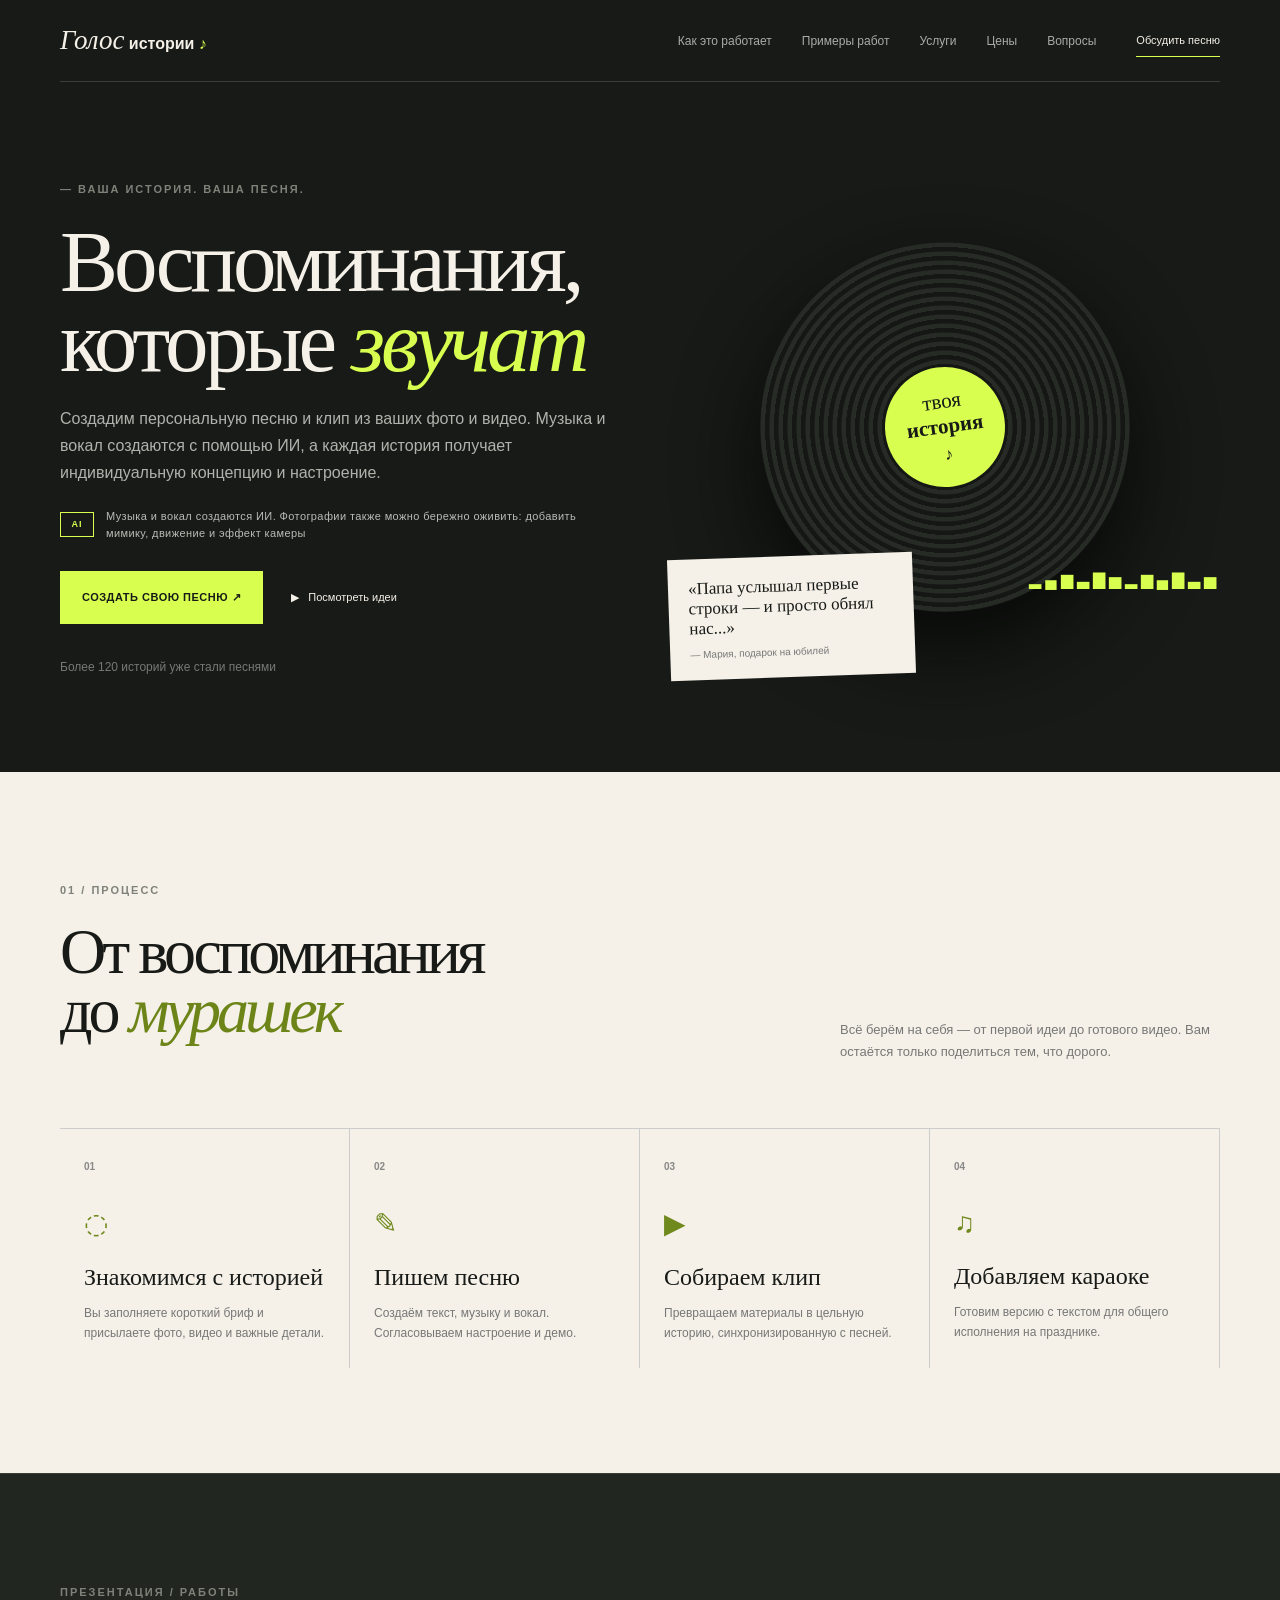
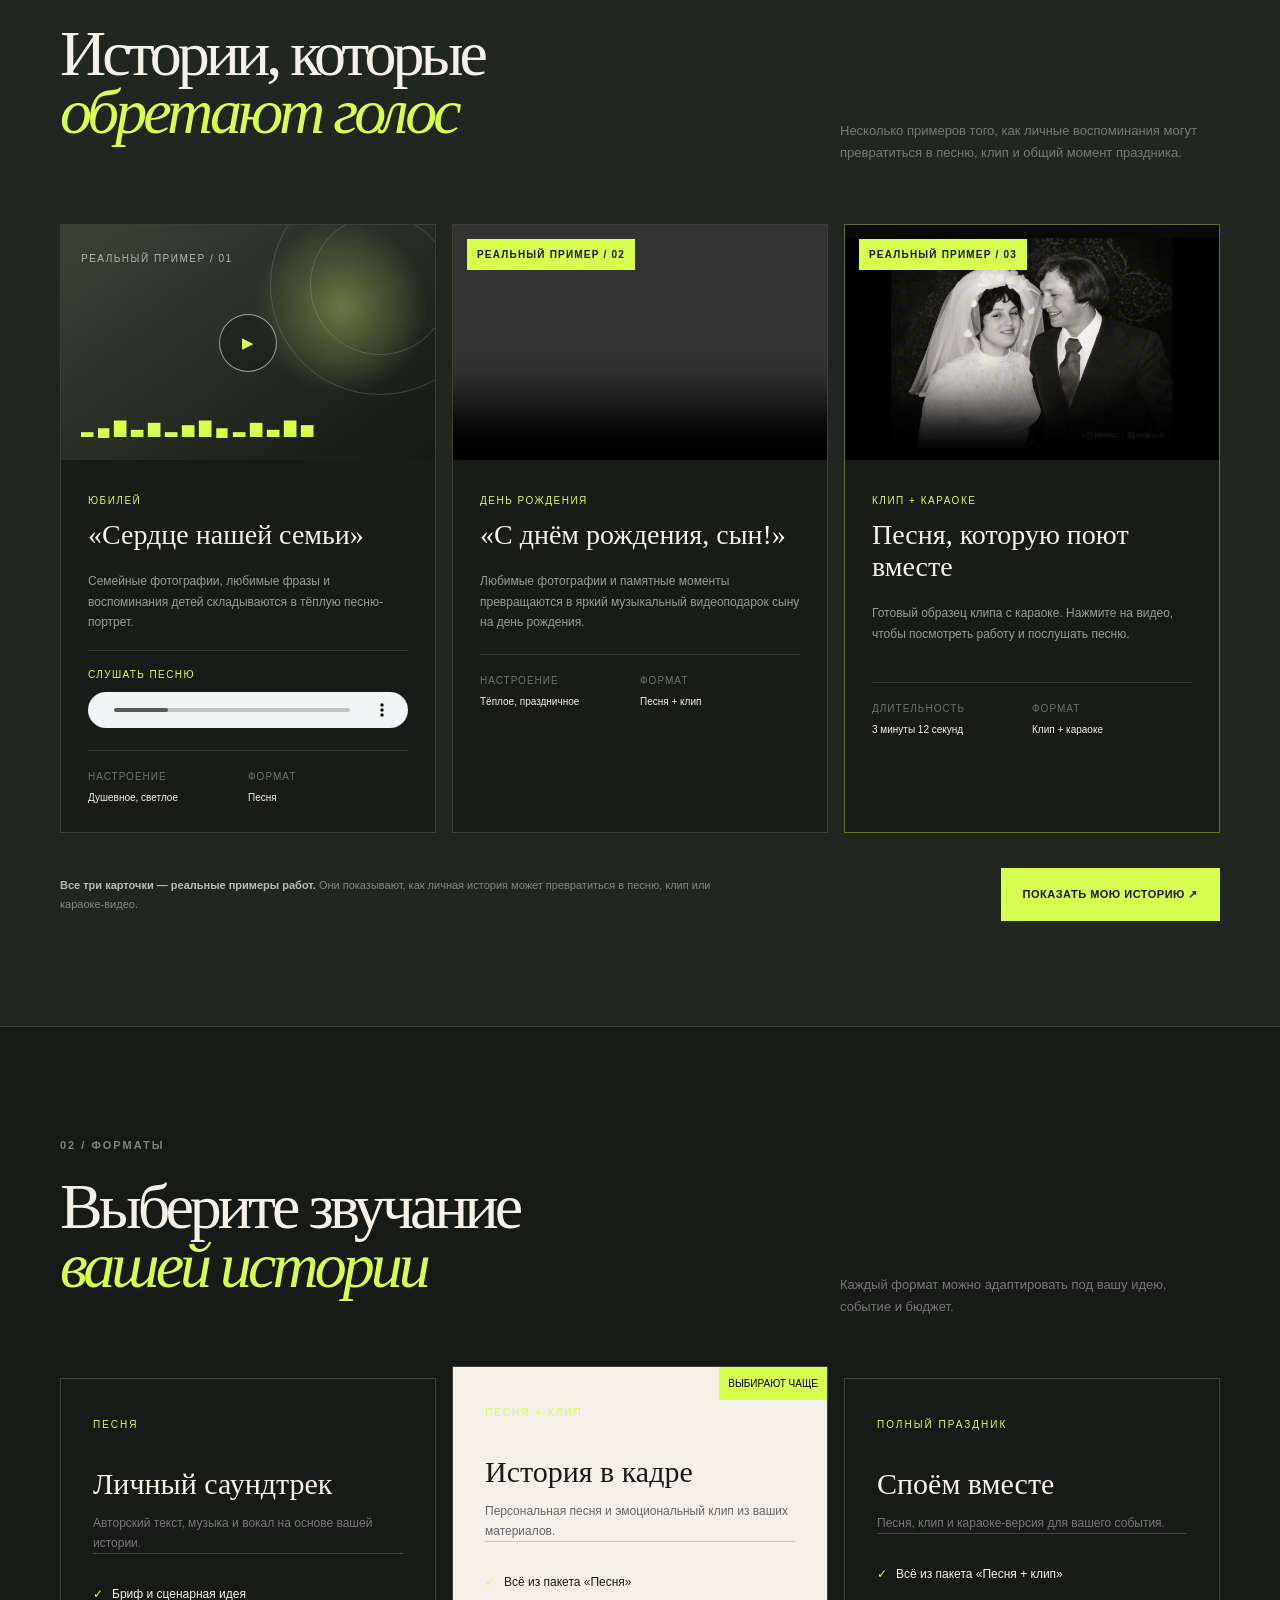
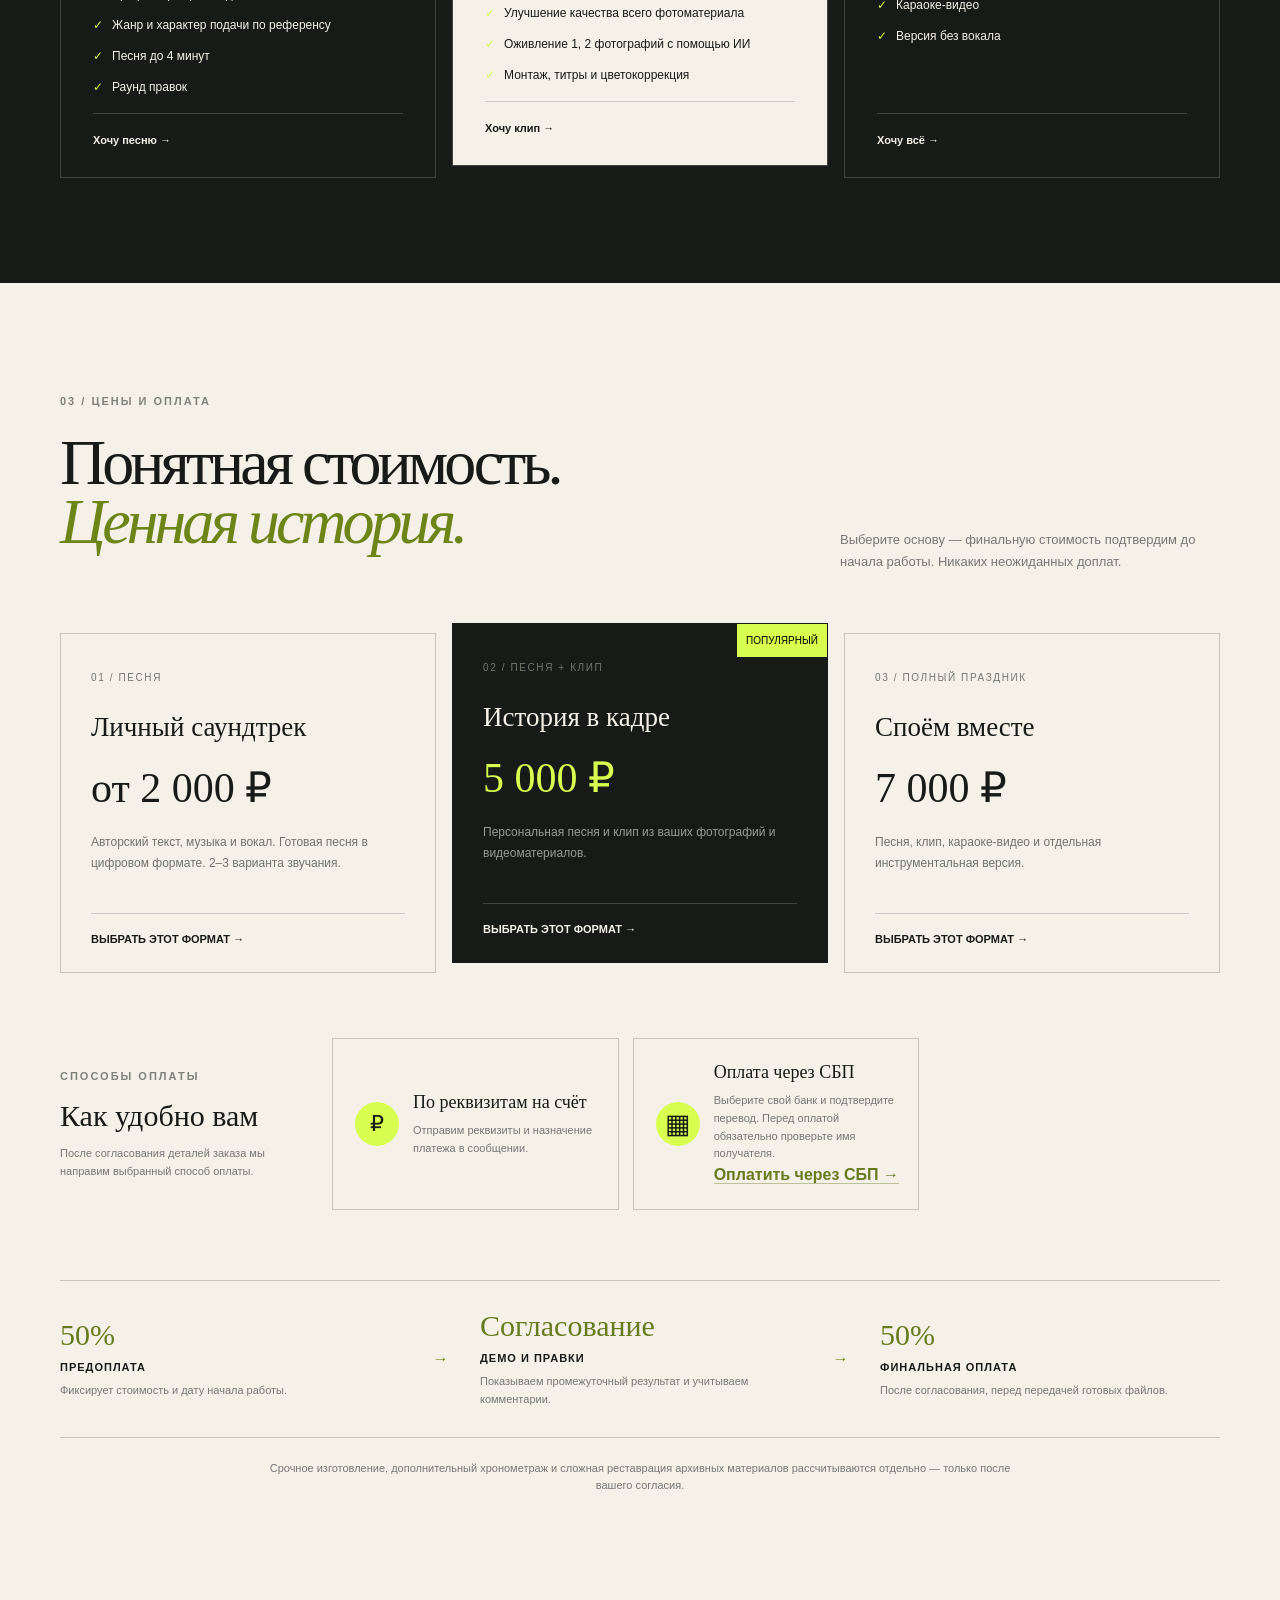
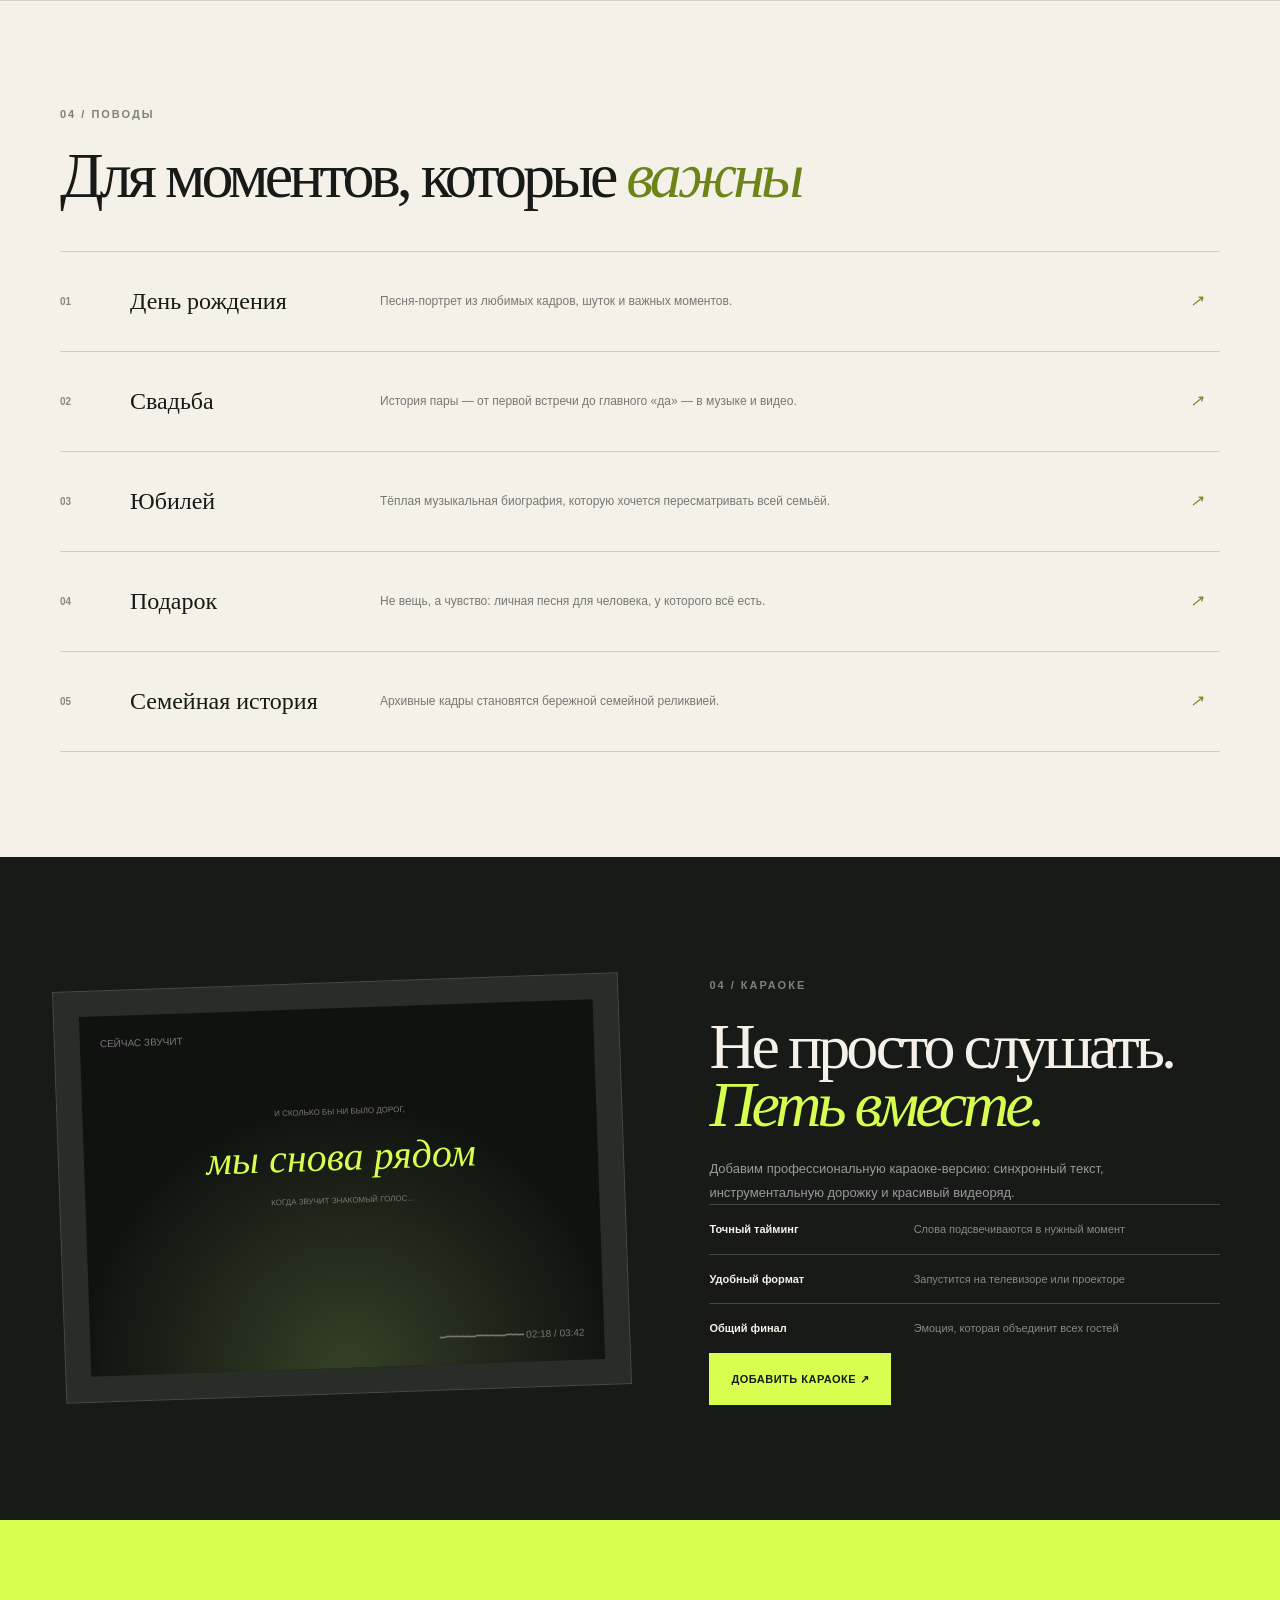
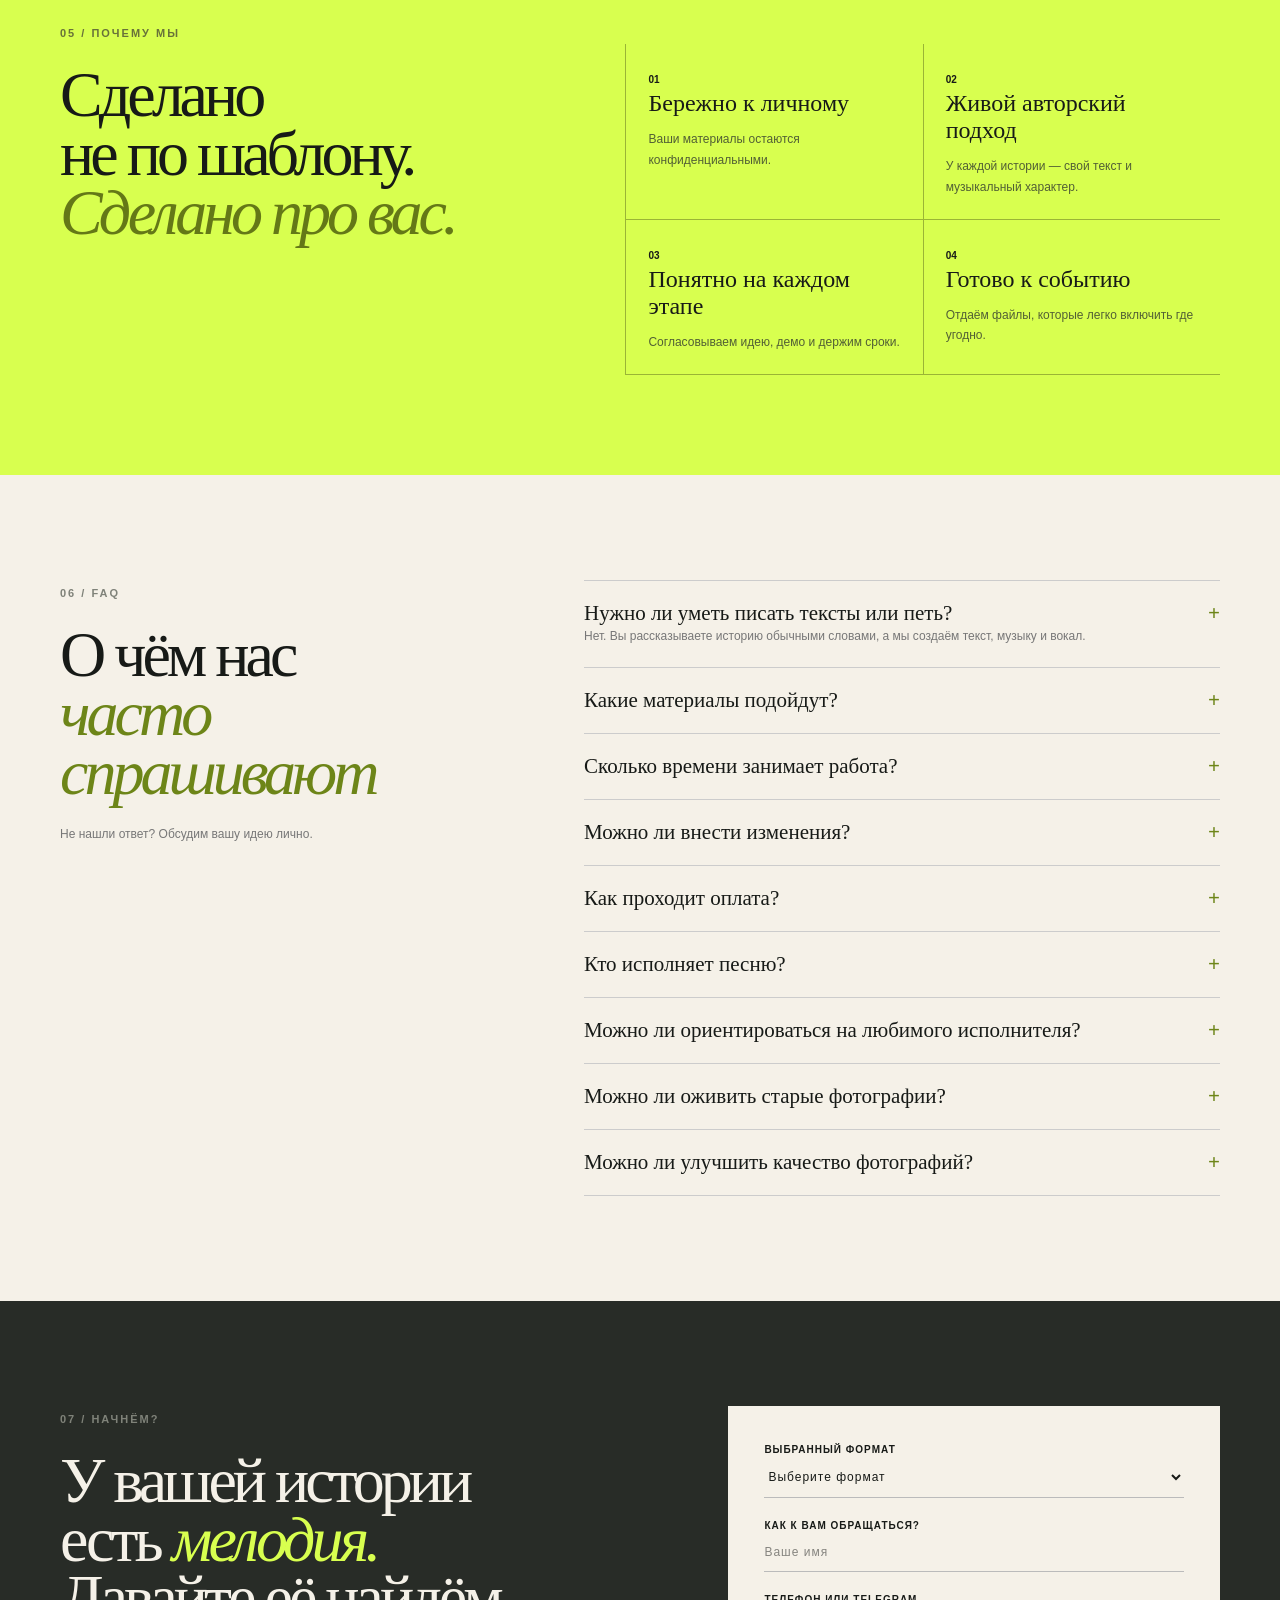
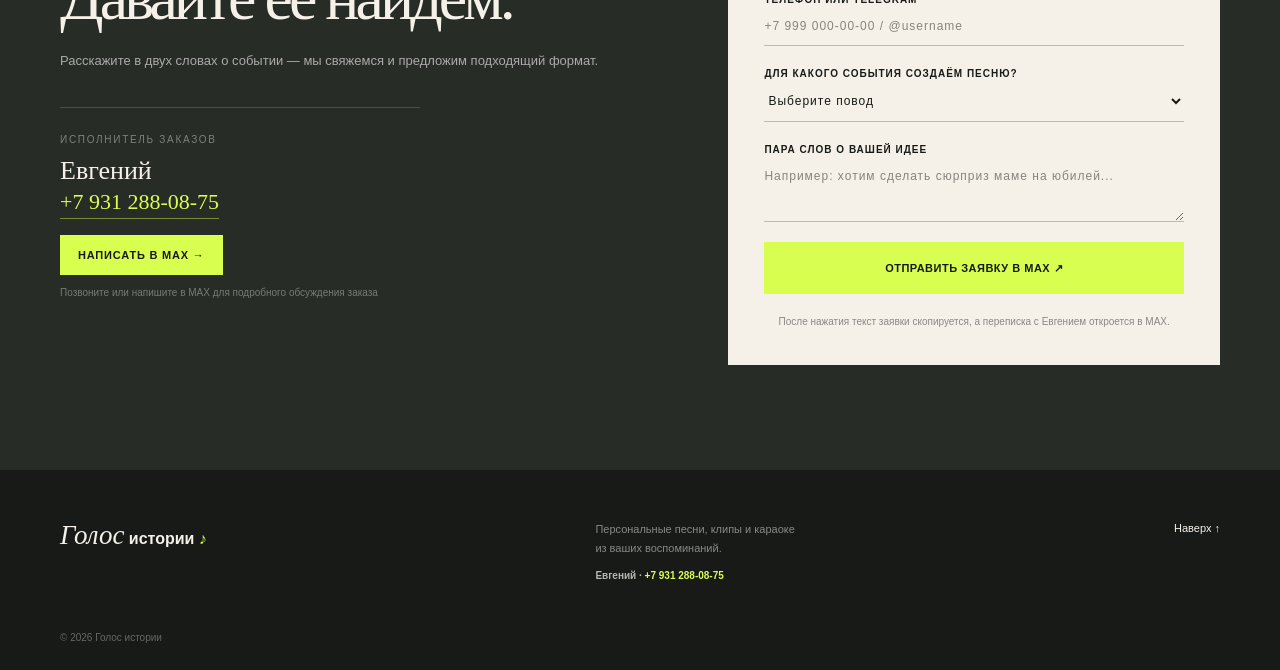
==== commit 5f207855: "Remove phone number from payment methods" ====
--- a/index.html
+++ b/index.html
@@ -81,7 +81,7 @@
 </head>
 <body>
 <noscript><div><img src="https://mc.yandex.ru/watch/112213235" style="position:absolute;left:-9999px" alt=""></div></noscript>
-<main><header class="nav shell"><a class="logo" href="#top"><i>Голос</i> истории <b>♪</b></a><nav><a href="#how">Как это работает</a><a href="#works">Примеры работ</a><a href="#services">Услуги</a><a href="#pricing">Цены</a><a href="#faq">Вопросы</a></nav><a class="navcta" href="#contact">Обсудить песню</a></header><section class="hero shell" id="top"><div class="heroCopy"><span class="kicker">— ВАША ИСТОРИЯ. ВАША ПЕСНЯ.</span><h1>Воспоминания,<br/>которые <em>звучат</em></h1><p>Создадим персональную песню и клип из ваших фото и видео. Музыка и вокал создаются с помощью ИИ, а каждая история получает индивидуальную концепцию и настроение.</p><div class="aiNote"><b>AI</b><span>Музыка и вокал создаются ИИ. Фотографии также можно бережно оживить: добавить мимику, движение и эффект камеры</span></div><div class="actions"><a class="btn" href="#contact">Создать свою песню ↗</a><a href="#occasions">▶   Посмотреть идеи</a></div><small>Более 120 историй уже стали песнями</small></div><div class="vinyl" aria-hidden="true"><div class="disc"><span>твоя<br/><b>история</b><small>♪</small></span></div><div class="wave">▂▄▆▃▇▅▂▆▄▇▃▅</div><blockquote>«Папа услышал первые строки — и просто обнял нас...»<small>— Мария, подарок на юбилей</small></blockquote></div></section><section class="paper" id="how"><div class="shell"><div class="heading"><div><span class="number">01 / ПРОЦЕСС</span><h2>От воспоминания<br/>до <em>мурашек</em></h2></div><p>Всё берём на себя — от первой идеи до готового видео. Вам остаётся только поделиться тем, что дорого.</p></div><div class="steps"><article><b>01</b><i>◌</i><h3>Знакомимся с историей</h3><p>Вы заполняете короткий бриф и присылаете фото, видео и важные детали.</p></article><article><b>02</b><i>✎</i><h3>Пишем песню</h3><p>Создаём текст, музыку и вокал. Согласовываем настроение и демо.</p></article><article><b>03</b><i>▶</i><h3>Собираем клип</h3><p>Превращаем материалы в цельную историю, синхронизированную с песней.</p></article><article><b>04</b><i>♫</i><h3>Добавляем караоке</h3><p>Готовим версию с текстом для общего исполнения на празднике.</p></article></div></div></section><section class="works" id="works"><div class="shell"><div class="heading dark"><div><span class="number">ПРЕЗЕНТАЦИЯ / РАБОТЫ</span><h2>Истории, которые<br/><em>обретают голос</em></h2></div><p>Несколько примеров того, как личные воспоминания могут превратиться в песню, клип и общий момент праздника.</p></div><div class="workGrid"><article class="workCard workBirthday"><div class="workCover"><span>РЕАЛЬНЫЙ ПРИМЕР / 01</span><button type="button" aria-label="Реальный пример">▶</button><div class="workWave">▂▄▇▃▆▂▅▇▄▂▆▃▇▅</div></div><div class="workInfo"><div><small>ЮБИЛЕЙ</small><h3>«Сердце нашей семьи»</h3></div><p>Семейные фотографии, любимые фразы и воспоминания детей складываются в тёплую песню-портрет.</p><div class="workAudio"><span>СЛУШАТЬ ПЕСНЮ</span><audio controls preload="metadata" src="heart-of-family.mp3">Ваш браузер не поддерживает аудио.</audio></div><dl><div><dt>НАСТРОЕНИЕ</dt><dd>Душевное, светлое</dd></div><div><dt>ФОРМАТ</dt><dd>Песня</dd></div></dl></div></article><article class="workCard workWedding"><div class="realVideo weddingVideo"><video controls preload="metadata"><source src="wedding-sample.mp4" type="video/mp4"/>Ваш браузер не поддерживает видео.</video><span>РЕАЛЬНЫЙ ПРИМЕР / 02</span></div><div class="workInfo"><div><small>ДЕНЬ РОЖДЕНИЯ</small><h3>«С днём рождения, сын!»</h3></div><p>Любимые фотографии и памятные моменты превращаются в яркий музыкальный видеоподарок сыну на день рождения.</p><dl><div><dt>НАСТРОЕНИЕ</dt><dd>Тёплое, праздничное</dd></div><div><dt>ФОРМАТ</dt><dd>Песня + клип</dd></div></dl></div></article><article class="workCard workReal"><div class="realVideo"><video controls preload="metadata" poster="portfolio-sample.jpg"><source src="portfolio-sample.mp4" type="video/mp4"/>Ваш браузер не поддерживает видео.</video><span>РЕАЛЬНЫЙ ПРИМЕР / 03</span></div><div class="workInfo"><div><small>КЛИП + КАРАОКЕ</small><h3>Песня, которую поют вместе</h3></div><p>Готовый образец клипа с караоке. Нажмите на видео, чтобы посмотреть работу и послушать песню.</p><dl><div><dt>ДЛИТЕЛЬНОСТЬ</dt><dd>3 минуты 12 секунд</dd></div><div><dt>ФОРМАТ</dt><dd>Клип + караоке</dd></div></dl></div></article></div><div class="worksFoot"><p><b>Все три карточки — реальные примеры работ.</b> Они показывают, как личная история может превратиться в песню, клип или караоке-видео.</p><a class="btn" href="#contact">Показать мою историю ↗</a></div></div></section><section class="services shell" id="services"><div class="heading dark"><div><span class="number">02 / ФОРМАТЫ</span><h2>Выберите звучание<br/><em>вашей истории</em></h2></div><p>Каждый формат можно адаптировать под вашу идею, событие и бюджет.</p></div><div class="cards"><article><label>ПЕСНЯ</label><h3>Личный саундтрек</h3><p>Авторский текст, музыка и вокал на основе вашей истории.</p><ul><li>Бриф и сценарная идея</li><li>Жанр и характер подачи по референсу</li><li>Песня до 4 минут</li><li>Раунд правок</li></ul><a href="#contact">Хочу песню →</a></article><article class="chosen"><label>ПЕСНЯ + КЛИП</label><mark>ВЫБИРАЮТ ЧАЩЕ</mark><h3>История в кадре</h3><p>Персональная песня и эмоциональный клип из ваших материалов.</p><ul><li>Всё из пакета «Песня»</li><li>Улучшение качества всего фотоматериала</li><li>Оживление 1, 2 фотографий с помощью ИИ</li><li>Монтаж, титры и цветокоррекция</li></ul><a href="#contact">Хочу клип →</a></article><article><label>ПОЛНЫЙ ПРАЗДНИК</label><h3>Споём вместе</h3><p>Песня, клип и караоке-версия для вашего события.</p><ul><li>Всё из пакета «Песня + клип»</li><li>Караоке-видео</li><li>Версия без вокала</li></ul><a href="#contact">Хочу всё →</a></article></div></section><section class="pricing paper" id="pricing"><div class="shell"><div class="heading"><div><span class="number">03 / ЦЕНЫ И ОПЛАТА</span><h2>Понятная стоимость.<br/><em>Ценная история.</em></h2></div><p>Выберите основу — финальную стоимость подтвердим до начала работы. Никаких неожиданных доплат.</p></div><div class="priceGrid"><article><span>01 / ПЕСНЯ</span><h3>Личный саундтрек</h3><div class="price">от 2 000 ₽</div><p>Авторский текст, музыка и вокал. Готовая песня в цифровом формате. 2–3 варианта звучания.</p><a href="#contact" data-plan="Личный саундтрек — от 2 000 ₽">Выбрать этот формат →</a></article><article class="priceMain"><span>02 / ПЕСНЯ + КЛИП</span><mark>ПОПУЛЯРНЫЙ</mark><h3>История в кадре</h3><div class="price">5 000 ₽</div><p>Персональная песня и клип из ваших фотографий и видеоматериалов.</p><a href="#contact" data-plan="История в кадре — 5 000 ₽">Выбрать этот формат →</a></article><article><span>03 / ПОЛНЫЙ ПРАЗДНИК</span><h3>Споём вместе</h3><div class="price">7 000 ₽</div><p>Песня, клип, караоке-видео и отдельная инструментальная версия.</p><a href="#contact" data-plan="Споём вместе — 7 000 ₽">Выбрать этот формат →</a></article></div><div class="payMethods"><div class="payTitle"><span class="number">СПОСОБЫ ОПЛАТЫ</span><h3>Как удобно вам</h3><p>После согласования деталей заказа мы направим выбранный способ оплаты.</p></div><article><i>₽</i><div><b>По реквизитам на счёт</b><p>Отправим реквизиты и назначение платежа в сообщении.</p></div></article><article><i class="qrMini">▦</i><div><b>Оплата через СБП</b><p>Выберите свой банк и подтвердите перевод. Перед оплатой обязательно проверьте имя получателя.</p><a class="payPhone" href="https://c2c.cbrpay.ru/BS1I003VVVKHDC1O87EBNMRV25IAQJI3" target="_blank" rel="noopener noreferrer" id="sbpPayLink">Оплатить через СБП →</a></div></article><article><i>№</i><div><b>Переводом по телефону</b><p>На номер <a class="payPhone" href="tel:+79312880875">+7 931 288-08-75</a>. Банк сообщим при подтверждении заказа.</p></div></article></div><div class="payment"><div><b>50%</b><span>Предоплата</span><p>Фиксирует стоимость и дату начала работы.</p></div><i>→</i><div><b>Согласование</b><span>Демо и правки</span><p>Показываем промежуточный результат и учитываем комментарии.</p></div><i>→</i><div><b>50%</b><span>Финальная оплата</span><p>После согласования, перед передачей готовых файлов.</p></div></div><p class="priceNote">Срочное изготовление, дополнительный хронометраж и сложная реставрация архивных материалов рассчитываются отдельно — только после вашего согласия.</p></div></section><section class="paper occasions" id="occasions"><div class="shell"><span class="number">04 / ПОВОДЫ</span><h2>Для моментов, которые <em>важны</em></h2><div class="occasionList"><article><b>01</b><h3>День рождения</h3><p>Песня-портрет из любимых кадров, шуток и важных моментов.</p><i>↗</i></article><article><b>02</b><h3>Свадьба</h3><p>История пары — от первой встречи до главного «да» — в музыке и видео.</p><i>↗</i></article><article><b>03</b><h3>Юбилей</h3><p>Тёплая музыкальная биография, которую хочется пересматривать всей семьёй.</p><i>↗</i></article><article><b>04</b><h3>Подарок</h3><p>Не вещь, а чувство: личная песня для человека, у которого всё есть.</p><i>↗</i></article><article><b>05</b><h3>Семейная история</h3><p>Архивные кадры становятся бережной семейной реликвией.</p><i>↗</i></article></div></div></section><section class="karaoke shell"><div class="screen"><span>СЕЙЧАС ЗВУЧИТ</span><div><small>И СКОЛЬКО БЫ НИ БЫЛО ДОРОГ,</small><strong>мы снова рядом</strong><small>КОГДА ЗВУЧИТ ЗНАКОМЫЙ ГОЛОС...</small></div><footer>━━━━━━━━━━━━━━ 02:18 / 03:42</footer></div><div><span class="number">04 / КАРАОКЕ</span><h2>Не просто слушать.<br/><em>Петь вместе.</em></h2><p>Добавим профессиональную караоке-версию: синхронный текст, инструментальную дорожку и красивый видеоряд.</p><ul><li><b>Точный тайминг</b>Слова подсвечиваются в нужный момент</li><li><b>Удобный формат</b>Запустится на телевизоре или проекторе</li><li><b>Общий финал</b>Эмоция, которая объединит всех гостей</li></ul><a class="btn" href="#contact">Добавить караоке ↗</a></div></section><section class="lime"><div class="shell"><span class="number">05 / ПОЧЕМУ МЫ</span><div class="benefits"><h2>Сделано<br/>не по шаблону.<br/><em>Сделано про вас.</em></h2><div><article><b>01</b><h3>Бережно к личному</h3><p>Ваши материалы остаются конфиденциальными.</p></article><article><b>02</b><h3>Живой авторский подход</h3><p>У каждой истории — свой текст и музыкальный характер.</p></article><article><b>03</b><h3>Понятно на каждом этапе</h3><p>Согласовываем идею, демо и держим сроки.</p></article><article><b>04</b><h3>Готово к событию</h3><p>Отдаём файлы, которые легко включить где угодно.</p></article></div></div></div></section><section class="paper faq shell" id="faq"><div><span class="number">06 / FAQ</span><h2>О чём нас<br/><em>часто спрашивают</em></h2><p>Не нашли ответ? Обсудим вашу идею лично.</p></div><div><details open=""><summary>Нужно ли уметь писать тексты или петь? <b>+</b></summary><p>Нет. Вы рассказываете историю обычными словами, а мы создаём текст, музыку и вокал.</p></details><details><summary>Какие материалы подойдут? <b>+</b></summary><p>Фото, видео, голосовые сообщения, даты, фразы и любые важные детали.</p></details><details><summary>Сколько времени занимает работа? <b>+</b></summary><p>Обычно 7–14 дней — в зависимости от формата и объёма материалов.</p></details><details><summary>Можно ли внести изменения? <b>+</b></summary><p>Да. Вы услышите демо и сможете оставить комментарии до финальной версии.</p></details><details><summary>Как проходит оплата? <b>+</b></summary><p>После согласования заказа можно оплатить по реквизитам счёта, QR-коду или переводом по номеру телефона +7 931 288-08-75. Банк для перевода сообщим при подтверждении заказа. Работа начинается после поступления предоплаты 50%. Оставшаяся сумма оплачивается после согласования результата, перед передачей финальных файлов.</p></details><details><summary>Кто исполняет песню? <b>+</b></summary><p>Музыка и вокал создаются с помощью искусственного интеллекта по индивидуально подготовленной концепции. Мы подбираем стиль, настроение и характер голоса под вашу историю.</p></details><details><summary>Можно ли ориентироваться на любимого исполнителя? <b>+</b></summary><p>Да. Известного исполнителя можно указать как творческий ориентир: мы учтём близкий жанр, эпоху, темп, инструменты, энергетику и общий характер подачи. При этом не копируем конкретный голос или точную узнаваемую манеру — песня останется оригинальной.</p></details><details><summary>Можно ли оживить старые фотографии? <b>+</b></summary><p>Да. С помощью ИИ можно добавить фотографии лёгкое естественное движение, мимику и эффект движения камеры. Возможность и стиль анимации согласуем заранее, чтобы сохранить бережное отношение к оригиналу.</p></details><details><summary>Можно ли улучшить качество фотографий? <b>+</b></summary><p>Да. Весь фотоматериал может быть обработан: повысим чёткость и разрешение, уберём шум и мелкие дефекты, скорректируем цвет и контраст. Степень обработки согласуем, чтобы лица и важные детали сохранили естественный вид.</p></details></div></section><!-- Блок отзывов подготовлен и остаётся скрытым до появления настоящих отзывов. --><section class="reviews paper" id="reviews" hidden aria-labelledby="reviews-title"><div class="shell"><div class="heading"><div><span class="number">ОТЗЫВЫ КЛИЕНТОВ</span><h2 id="reviews-title">Истории тех,<br/>кто уже <em>услышал своё</em></h2></div><p>Только настоящие впечатления заказчиков и их близких.</p></div><div class="reviewGrid" aria-live="polite"></div></div></section><section class="contact" id="contact"><div class="shell contactGrid"><div><span class="number">07 / НАЧНЁМ?</span><h2>У вашей истории<br/>есть <em>мелодия.</em><br/>Давайте её найдём.</h2><p>Расскажите в двух словах о событии — мы свяжемся и предложим подходящий формат.</p><div class="contactPerson"><span>ИСПОЛНИТЕЛЬ ЗАКАЗОВ</span><b>Евгений</b><a href="tel:+79312880875">+7 931 288-08-75</a><a class="maxContact" href="https://max.ru/u/f9LHodD0cOI10yokd2uFEhbuRlQbrvPo8f5UNcX7BkbQFvby5cihurAZTSA" target="_blank" rel="noreferrer">Написать в MAX →</a><small>Позвоните или напишите в MAX для подробного обсуждения заказа</small></div></div><form id="orderForm"><label>Выбранный формат<select name="plan" required><option value="" disabled selected>Выберите формат</option><option>Личный саундтрек — от 2 000 ₽</option><option>История в кадре — 5 000 ₽</option><option>Споём вместе — 7 000 ₽</option></select></label><label>Как к вам обращаться?<input name="customerName" required autocomplete="name" placeholder="Ваше имя"/></label><label>Телефон или Telegram<input name="contact" type="tel" required autocomplete="tel" placeholder="+7 999 000-00-00 / @username"/></label><label>Для какого события создаём песню?<select name="occasion" required><option value="" disabled selected>Выберите повод</option><option>День рождения</option><option>Свадьба</option><option>Юбилей</option><option>Подарок</option><option>Семейная история</option></select></label><label>Пара слов о вашей идее<textarea name="idea" placeholder="Например: хотим сделать сюрприз маме на юбилей..."></textarea></label><p class="formError" role="alert" hidden></p><button class="btn" type="submit">Отправить заявку в MAX ↗</button><small>После нажатия текст заявки скопируется, а переписка с Евгением откроется в MAX.</small></form></div></section><footer class="siteFooter shell"><a class="logo" href="#top"><i>Голос</i> истории <b>♪</b></a><p>Персональные песни, клипы и караоке<br/>из ваших воспоминаний.<br/><strong>Евгений · <a href="tel:+79312880875">+7 931 288-08-75</a></strong></p><a href="#top">Наверх ↑</a><small>© 2026 Голос истории</small></footer></main>
+<main><header class="nav shell"><a class="logo" href="#top"><i>Голос</i> истории <b>♪</b></a><nav><a href="#how">Как это работает</a><a href="#works">Примеры работ</a><a href="#services">Услуги</a><a href="#pricing">Цены</a><a href="#faq">Вопросы</a></nav><a class="navcta" href="#contact">Обсудить песню</a></header><section class="hero shell" id="top"><div class="heroCopy"><span class="kicker">— ВАША ИСТОРИЯ. ВАША ПЕСНЯ.</span><h1>Воспоминания,<br/>которые <em>звучат</em></h1><p>Создадим персональную песню и клип из ваших фото и видео. Музыка и вокал создаются с помощью ИИ, а каждая история получает индивидуальную концепцию и настроение.</p><div class="aiNote"><b>AI</b><span>Музыка и вокал создаются ИИ. Фотографии также можно бережно оживить: добавить мимику, движение и эффект камеры</span></div><div class="actions"><a class="btn" href="#contact">Создать свою песню ↗</a><a href="#occasions">▶   Посмотреть идеи</a></div><small>Более 120 историй уже стали песнями</small></div><div class="vinyl" aria-hidden="true"><div class="disc"><span>твоя<br/><b>история</b><small>♪</small></span></div><div class="wave">▂▄▆▃▇▅▂▆▄▇▃▅</div><blockquote>«Папа услышал первые строки — и просто обнял нас...»<small>— Мария, подарок на юбилей</small></blockquote></div></section><section class="paper" id="how"><div class="shell"><div class="heading"><div><span class="number">01 / ПРОЦЕСС</span><h2>От воспоминания<br/>до <em>мурашек</em></h2></div><p>Всё берём на себя — от первой идеи до готового видео. Вам остаётся только поделиться тем, что дорого.</p></div><div class="steps"><article><b>01</b><i>◌</i><h3>Знакомимся с историей</h3><p>Вы заполняете короткий бриф и присылаете фото, видео и важные детали.</p></article><article><b>02</b><i>✎</i><h3>Пишем песню</h3><p>Создаём текст, музыку и вокал. Согласовываем настроение и демо.</p></article><article><b>03</b><i>▶</i><h3>Собираем клип</h3><p>Превращаем материалы в цельную историю, синхронизированную с песней.</p></article><article><b>04</b><i>♫</i><h3>Добавляем караоке</h3><p>Готовим версию с текстом для общего исполнения на празднике.</p></article></div></div></section><section class="works" id="works"><div class="shell"><div class="heading dark"><div><span class="number">ПРЕЗЕНТАЦИЯ / РАБОТЫ</span><h2>Истории, которые<br/><em>обретают голос</em></h2></div><p>Несколько примеров того, как личные воспоминания могут превратиться в песню, клип и общий момент праздника.</p></div><div class="workGrid"><article class="workCard workBirthday"><div class="workCover"><span>РЕАЛЬНЫЙ ПРИМЕР / 01</span><button type="button" aria-label="Реальный пример">▶</button><div class="workWave">▂▄▇▃▆▂▅▇▄▂▆▃▇▅</div></div><div class="workInfo"><div><small>ЮБИЛЕЙ</small><h3>«Сердце нашей семьи»</h3></div><p>Семейные фотографии, любимые фразы и воспоминания детей складываются в тёплую песню-портрет.</p><div class="workAudio"><span>СЛУШАТЬ ПЕСНЮ</span><audio controls preload="metadata" src="heart-of-family.mp3">Ваш браузер не поддерживает аудио.</audio></div><dl><div><dt>НАСТРОЕНИЕ</dt><dd>Душевное, светлое</dd></div><div><dt>ФОРМАТ</dt><dd>Песня</dd></div></dl></div></article><article class="workCard workWedding"><div class="realVideo weddingVideo"><video controls preload="metadata"><source src="wedding-sample.mp4" type="video/mp4"/>Ваш браузер не поддерживает видео.</video><span>РЕАЛЬНЫЙ ПРИМЕР / 02</span></div><div class="workInfo"><div><small>ДЕНЬ РОЖДЕНИЯ</small><h3>«С днём рождения, сын!»</h3></div><p>Любимые фотографии и памятные моменты превращаются в яркий музыкальный видеоподарок сыну на день рождения.</p><dl><div><dt>НАСТРОЕНИЕ</dt><dd>Тёплое, праздничное</dd></div><div><dt>ФОРМАТ</dt><dd>Песня + клип</dd></div></dl></div></article><article class="workCard workReal"><div class="realVideo"><video controls preload="metadata" poster="portfolio-sample.jpg"><source src="portfolio-sample.mp4" type="video/mp4"/>Ваш браузер не поддерживает видео.</video><span>РЕАЛЬНЫЙ ПРИМЕР / 03</span></div><div class="workInfo"><div><small>КЛИП + КАРАОКЕ</small><h3>Песня, которую поют вместе</h3></div><p>Готовый образец клипа с караоке. Нажмите на видео, чтобы посмотреть работу и послушать песню.</p><dl><div><dt>ДЛИТЕЛЬНОСТЬ</dt><dd>3 минуты 12 секунд</dd></div><div><dt>ФОРМАТ</dt><dd>Клип + караоке</dd></div></dl></div></article></div><div class="worksFoot"><p><b>Все три карточки — реальные примеры работ.</b> Они показывают, как личная история может превратиться в песню, клип или караоке-видео.</p><a class="btn" href="#contact">Показать мою историю ↗</a></div></div></section><section class="services shell" id="services"><div class="heading dark"><div><span class="number">02 / ФОРМАТЫ</span><h2>Выберите звучание<br/><em>вашей истории</em></h2></div><p>Каждый формат можно адаптировать под вашу идею, событие и бюджет.</p></div><div class="cards"><article><label>ПЕСНЯ</label><h3>Личный саундтрек</h3><p>Авторский текст, музыка и вокал на основе вашей истории.</p><ul><li>Бриф и сценарная идея</li><li>Жанр и характер подачи по референсу</li><li>Песня до 4 минут</li><li>Раунд правок</li></ul><a href="#contact">Хочу песню →</a></article><article class="chosen"><label>ПЕСНЯ + КЛИП</label><mark>ВЫБИРАЮТ ЧАЩЕ</mark><h3>История в кадре</h3><p>Персональная песня и эмоциональный клип из ваших материалов.</p><ul><li>Всё из пакета «Песня»</li><li>Улучшение качества всего фотоматериала</li><li>Оживление 1, 2 фотографий с помощью ИИ</li><li>Монтаж, титры и цветокоррекция</li></ul><a href="#contact">Хочу клип →</a></article><article><label>ПОЛНЫЙ ПРАЗДНИК</label><h3>Споём вместе</h3><p>Песня, клип и караоке-версия для вашего события.</p><ul><li>Всё из пакета «Песня + клип»</li><li>Караоке-видео</li><li>Версия без вокала</li></ul><a href="#contact">Хочу всё →</a></article></div></section><section class="pricing paper" id="pricing"><div class="shell"><div class="heading"><div><span class="number">03 / ЦЕНЫ И ОПЛАТА</span><h2>Понятная стоимость.<br/><em>Ценная история.</em></h2></div><p>Выберите основу — финальную стоимость подтвердим до начала работы. Никаких неожиданных доплат.</p></div><div class="priceGrid"><article><span>01 / ПЕСНЯ</span><h3>Личный саундтрек</h3><div class="price">от 2 000 ₽</div><p>Авторский текст, музыка и вокал. Готовая песня в цифровом формате. 2–3 варианта звучания.</p><a href="#contact" data-plan="Личный саундтрек — от 2 000 ₽">Выбрать этот формат →</a></article><article class="priceMain"><span>02 / ПЕСНЯ + КЛИП</span><mark>ПОПУЛЯРНЫЙ</mark><h3>История в кадре</h3><div class="price">5 000 ₽</div><p>Персональная песня и клип из ваших фотографий и видеоматериалов.</p><a href="#contact" data-plan="История в кадре — 5 000 ₽">Выбрать этот формат →</a></article><article><span>03 / ПОЛНЫЙ ПРАЗДНИК</span><h3>Споём вместе</h3><div class="price">7 000 ₽</div><p>Песня, клип, караоке-видео и отдельная инструментальная версия.</p><a href="#contact" data-plan="Споём вместе — 7 000 ₽">Выбрать этот формат →</a></article></div><div class="payMethods"><div class="payTitle"><span class="number">СПОСОБЫ ОПЛАТЫ</span><h3>Как удобно вам</h3><p>После согласования деталей заказа мы направим выбранный способ оплаты.</p></div><article><i>₽</i><div><b>По реквизитам на счёт</b><p>Отправим реквизиты и назначение платежа в сообщении.</p></div></article><article><i class="qrMini">▦</i><div><b>Оплата через СБП</b><p>Выберите свой банк и подтвердите перевод. Перед оплатой обязательно проверьте имя получателя.</p><a class="payPhone" href="https://c2c.cbrpay.ru/BS1I003VVVKHDC1O87EBNMRV25IAQJI3" target="_blank" rel="noopener noreferrer" id="sbpPayLink">Оплатить через СБП →</a></div></article></div><div class="payment"><div><b>50%</b><span>Предоплата</span><p>Фиксирует стоимость и дату начала работы.</p></div><i>→</i><div><b>Согласование</b><span>Демо и правки</span><p>Показываем промежуточный результат и учитываем комментарии.</p></div><i>→</i><div><b>50%</b><span>Финальная оплата</span><p>После согласования, перед передачей готовых файлов.</p></div></div><p class="priceNote">Срочное изготовление, дополнительный хронометраж и сложная реставрация архивных материалов рассчитываются отдельно — только после вашего согласия.</p></div></section><section class="paper occasions" id="occasions"><div class="shell"><span class="number">04 / ПОВОДЫ</span><h2>Для моментов, которые <em>важны</em></h2><div class="occasionList"><article><b>01</b><h3>День рождения</h3><p>Песня-портрет из любимых кадров, шуток и важных моментов.</p><i>↗</i></article><article><b>02</b><h3>Свадьба</h3><p>История пары — от первой встречи до главного «да» — в музыке и видео.</p><i>↗</i></article><article><b>03</b><h3>Юбилей</h3><p>Тёплая музыкальная биография, которую хочется пересматривать всей семьёй.</p><i>↗</i></article><article><b>04</b><h3>Подарок</h3><p>Не вещь, а чувство: личная песня для человека, у которого всё есть.</p><i>↗</i></article><article><b>05</b><h3>Семейная история</h3><p>Архивные кадры становятся бережной семейной реликвией.</p><i>↗</i></article></div></div></section><section class="karaoke shell"><div class="screen"><span>СЕЙЧАС ЗВУЧИТ</span><div><small>И СКОЛЬКО БЫ НИ БЫЛО ДОРОГ,</small><strong>мы снова рядом</strong><small>КОГДА ЗВУЧИТ ЗНАКОМЫЙ ГОЛОС...</small></div><footer>━━━━━━━━━━━━━━ 02:18 / 03:42</footer></div><div><span class="number">04 / КАРАОКЕ</span><h2>Не просто слушать.<br/><em>Петь вместе.</em></h2><p>Добавим профессиональную караоке-версию: синхронный текст, инструментальную дорожку и красивый видеоряд.</p><ul><li><b>Точный тайминг</b>Слова подсвечиваются в нужный момент</li><li><b>Удобный формат</b>Запустится на телевизоре или проекторе</li><li><b>Общий финал</b>Эмоция, которая объединит всех гостей</li></ul><a class="btn" href="#contact">Добавить караоке ↗</a></div></section><section class="lime"><div class="shell"><span class="number">05 / ПОЧЕМУ МЫ</span><div class="benefits"><h2>Сделано<br/>не по шаблону.<br/><em>Сделано про вас.</em></h2><div><article><b>01</b><h3>Бережно к личному</h3><p>Ваши материалы остаются конфиденциальными.</p></article><article><b>02</b><h3>Живой авторский подход</h3><p>У каждой истории — свой текст и музыкальный характер.</p></article><article><b>03</b><h3>Понятно на каждом этапе</h3><p>Согласовываем идею, демо и держим сроки.</p></article><article><b>04</b><h3>Готово к событию</h3><p>Отдаём файлы, которые легко включить где угодно.</p></article></div></div></div></section><section class="paper faq shell" id="faq"><div><span class="number">06 / FAQ</span><h2>О чём нас<br/><em>часто спрашивают</em></h2><p>Не нашли ответ? Обсудим вашу идею лично.</p></div><div><details open=""><summary>Нужно ли уметь писать тексты или петь? <b>+</b></summary><p>Нет. Вы рассказываете историю обычными словами, а мы создаём текст, музыку и вокал.</p></details><details><summary>Какие материалы подойдут? <b>+</b></summary><p>Фото, видео, голосовые сообщения, даты, фразы и любые важные детали.</p></details><details><summary>Сколько времени занимает работа? <b>+</b></summary><p>Обычно 7–14 дней — в зависимости от формата и объёма материалов.</p></details><details><summary>Можно ли внести изменения? <b>+</b></summary><p>Да. Вы услышите демо и сможете оставить комментарии до финальной версии.</p></details><details><summary>Как проходит оплата? <b>+</b></summary><p>После согласования заказа можно оплатить по реквизитам счёта или через СБП. Работа начинается после поступления предоплаты 50%. Оставшаяся сумма оплачивается после согласования результата, перед передачей финальных файлов.</p></details><details><summary>Кто исполняет песню? <b>+</b></summary><p>Музыка и вокал создаются с помощью искусственного интеллекта по индивидуально подготовленной концепции. Мы подбираем стиль, настроение и характер голоса под вашу историю.</p></details><details><summary>Можно ли ориентироваться на любимого исполнителя? <b>+</b></summary><p>Да. Известного исполнителя можно указать как творческий ориентир: мы учтём близкий жанр, эпоху, темп, инструменты, энергетику и общий характер подачи. При этом не копируем конкретный голос или точную узнаваемую манеру — песня останется оригинальной.</p></details><details><summary>Можно ли оживить старые фотографии? <b>+</b></summary><p>Да. С помощью ИИ можно добавить фотографии лёгкое естественное движение, мимику и эффект движения камеры. Возможность и стиль анимации согласуем заранее, чтобы сохранить бережное отношение к оригиналу.</p></details><details><summary>Можно ли улучшить качество фотографий? <b>+</b></summary><p>Да. Весь фотоматериал может быть обработан: повысим чёткость и разрешение, уберём шум и мелкие дефекты, скорректируем цвет и контраст. Степень обработки согласуем, чтобы лица и важные детали сохранили естественный вид.</p></details></div></section><!-- Блок отзывов подготовлен и остаётся скрытым до появления настоящих отзывов. --><section class="reviews paper" id="reviews" hidden aria-labelledby="reviews-title"><div class="shell"><div class="heading"><div><span class="number">ОТЗЫВЫ КЛИЕНТОВ</span><h2 id="reviews-title">Истории тех,<br/>кто уже <em>услышал своё</em></h2></div><p>Только настоящие впечатления заказчиков и их близких.</p></div><div class="reviewGrid" aria-live="polite"></div></div></section><section class="contact" id="contact"><div class="shell contactGrid"><div><span class="number">07 / НАЧНЁМ?</span><h2>У вашей истории<br/>есть <em>мелодия.</em><br/>Давайте её найдём.</h2><p>Расскажите в двух словах о событии — мы свяжемся и предложим подходящий формат.</p><div class="contactPerson"><span>ИСПОЛНИТЕЛЬ ЗАКАЗОВ</span><b>Евгений</b><a href="tel:+79312880875">+7 931 288-08-75</a><a class="maxContact" href="https://max.ru/u/f9LHodD0cOI10yokd2uFEhbuRlQbrvPo8f5UNcX7BkbQFvby5cihurAZTSA" target="_blank" rel="noreferrer">Написать в MAX →</a><small>Позвоните или напишите в MAX для подробного обсуждения заказа</small></div></div><form id="orderForm"><label>Выбранный формат<select name="plan" required><option value="" disabled selected>Выберите формат</option><option>Личный саундтрек — от 2 000 ₽</option><option>История в кадре — 5 000 ₽</option><option>Споём вместе — 7 000 ₽</option></select></label><label>Как к вам обращаться?<input name="customerName" required autocomplete="name" placeholder="Ваше имя"/></label><label>Телефон или Telegram<input name="contact" type="tel" required autocomplete="tel" placeholder="+7 999 000-00-00 / @username"/></label><label>Для какого события создаём песню?<select name="occasion" required><option value="" disabled selected>Выберите повод</option><option>День рождения</option><option>Свадьба</option><option>Юбилей</option><option>Подарок</option><option>Семейная история</option></select></label><label>Пара слов о вашей идее<textarea name="idea" placeholder="Например: хотим сделать сюрприз маме на юбилей..."></textarea></label><p class="formError" role="alert" hidden></p><button class="btn" type="submit">Отправить заявку в MAX ↗</button><small>После нажатия текст заявки скопируется, а переписка с Евгением откроется в MAX.</small></form></div></section><footer class="siteFooter shell"><a class="logo" href="#top"><i>Голос</i> истории <b>♪</b></a><p>Персональные песни, клипы и караоке<br/>из ваших воспоминаний.<br/><strong>Евгений · <a href="tel:+79312880875">+7 931 288-08-75</a></strong></p><a href="#top">Наверх ↑</a><small>© 2026 Голос истории</small></footer></main>
 <script>
 if ('scrollRestoration' in history) history.scrollRestoration = 'manual';
 function resetPagePosition() {
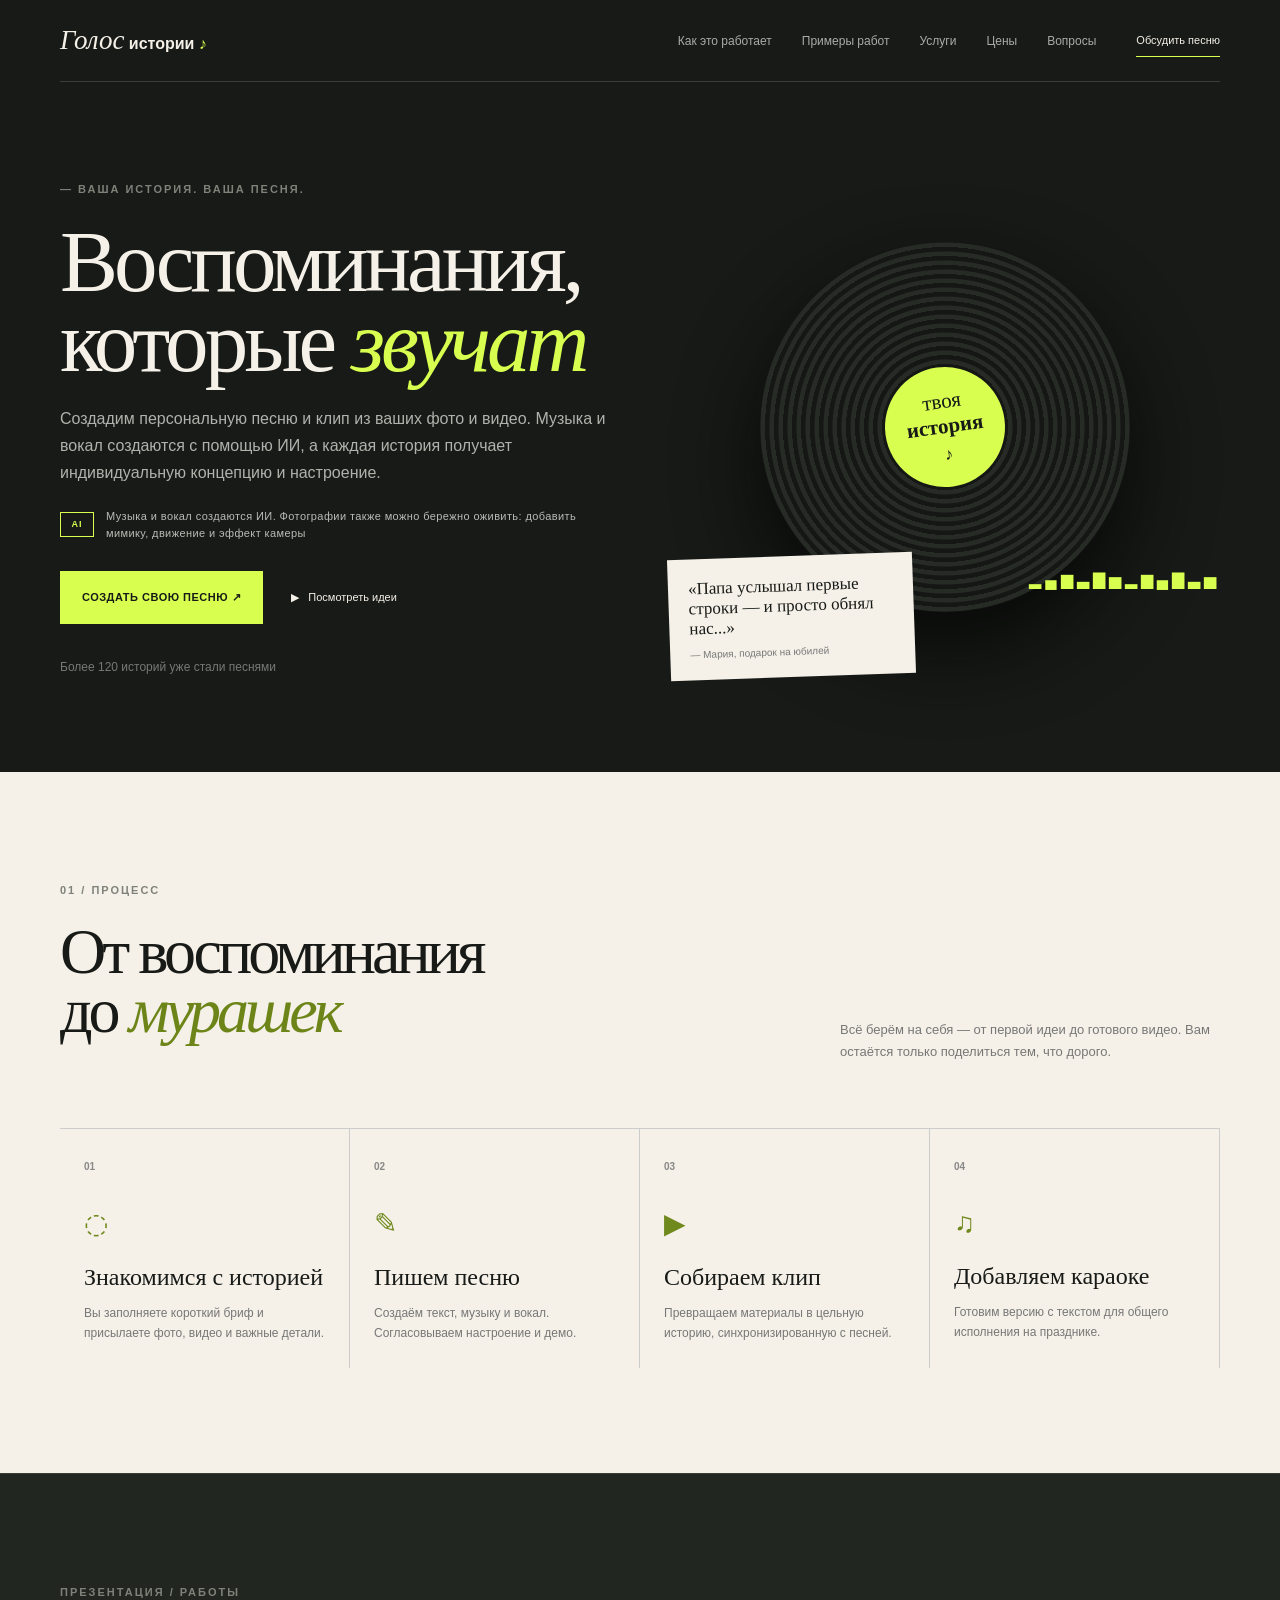
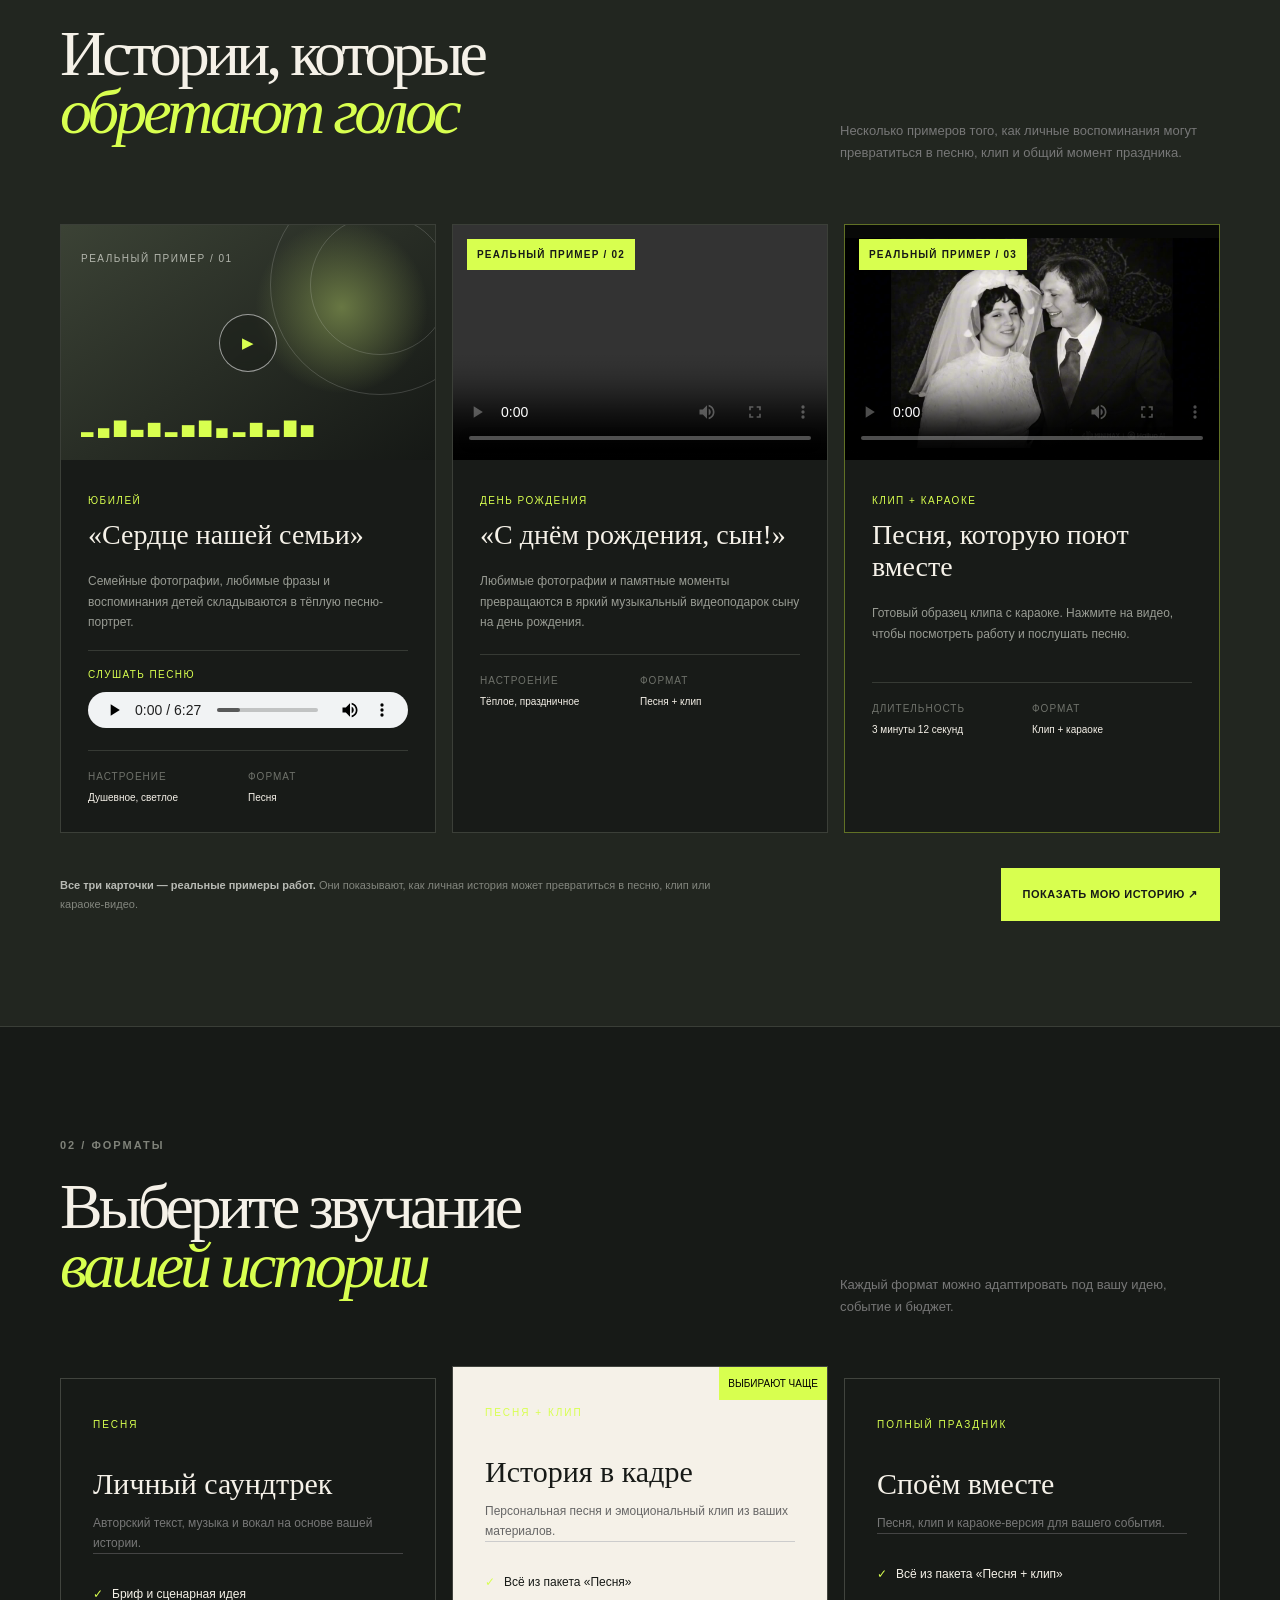
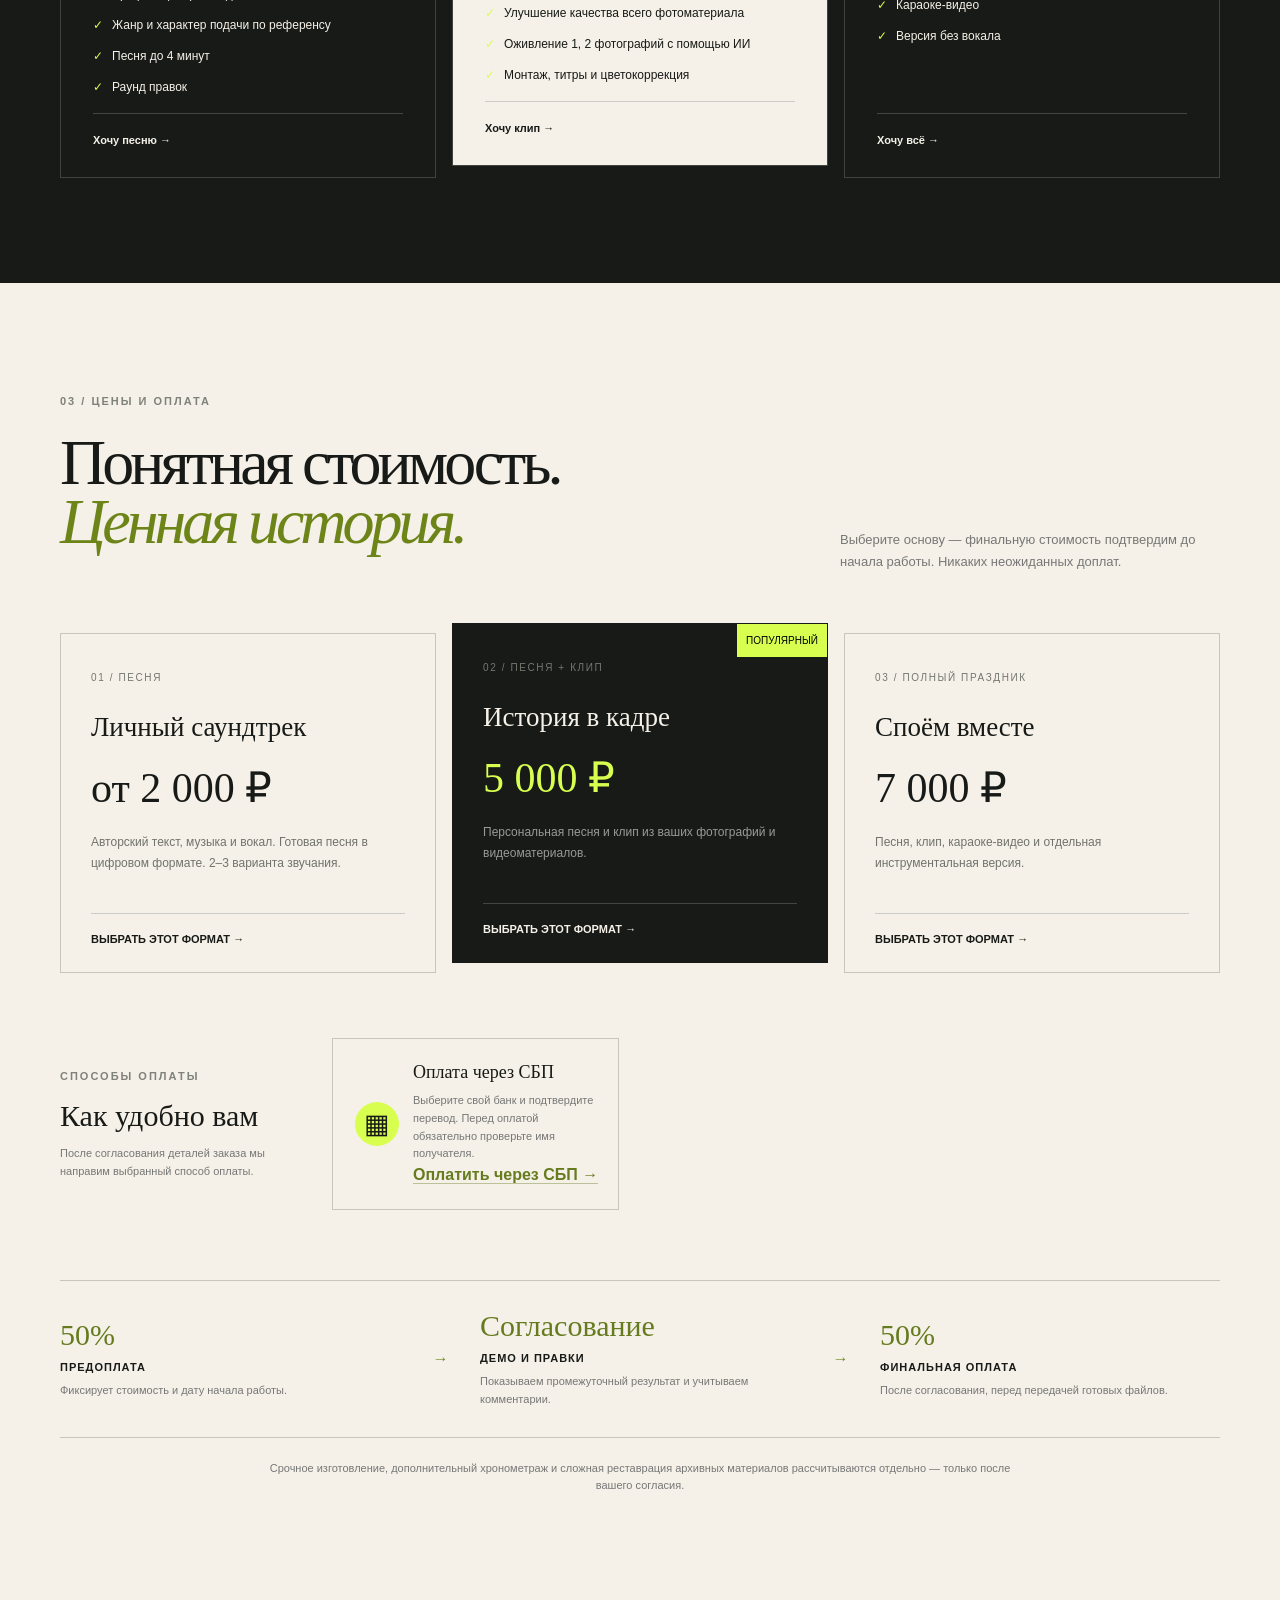
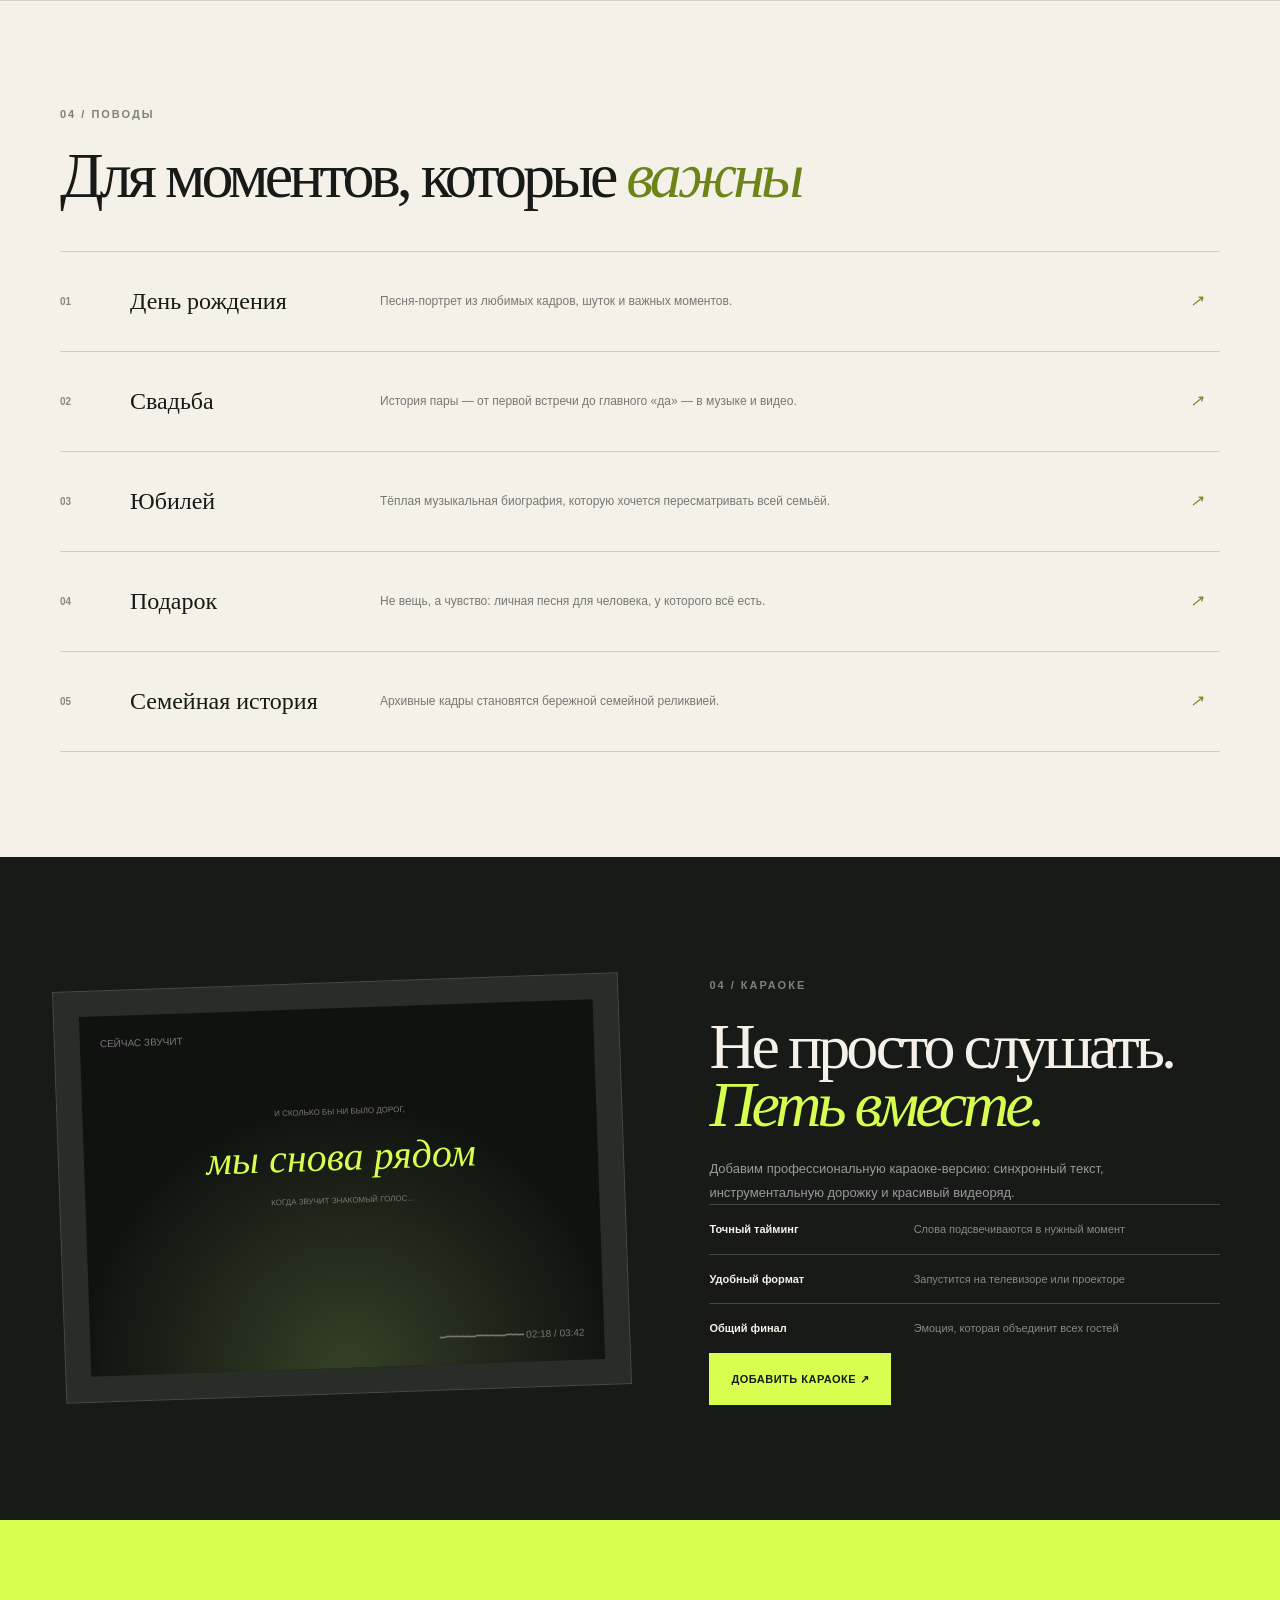
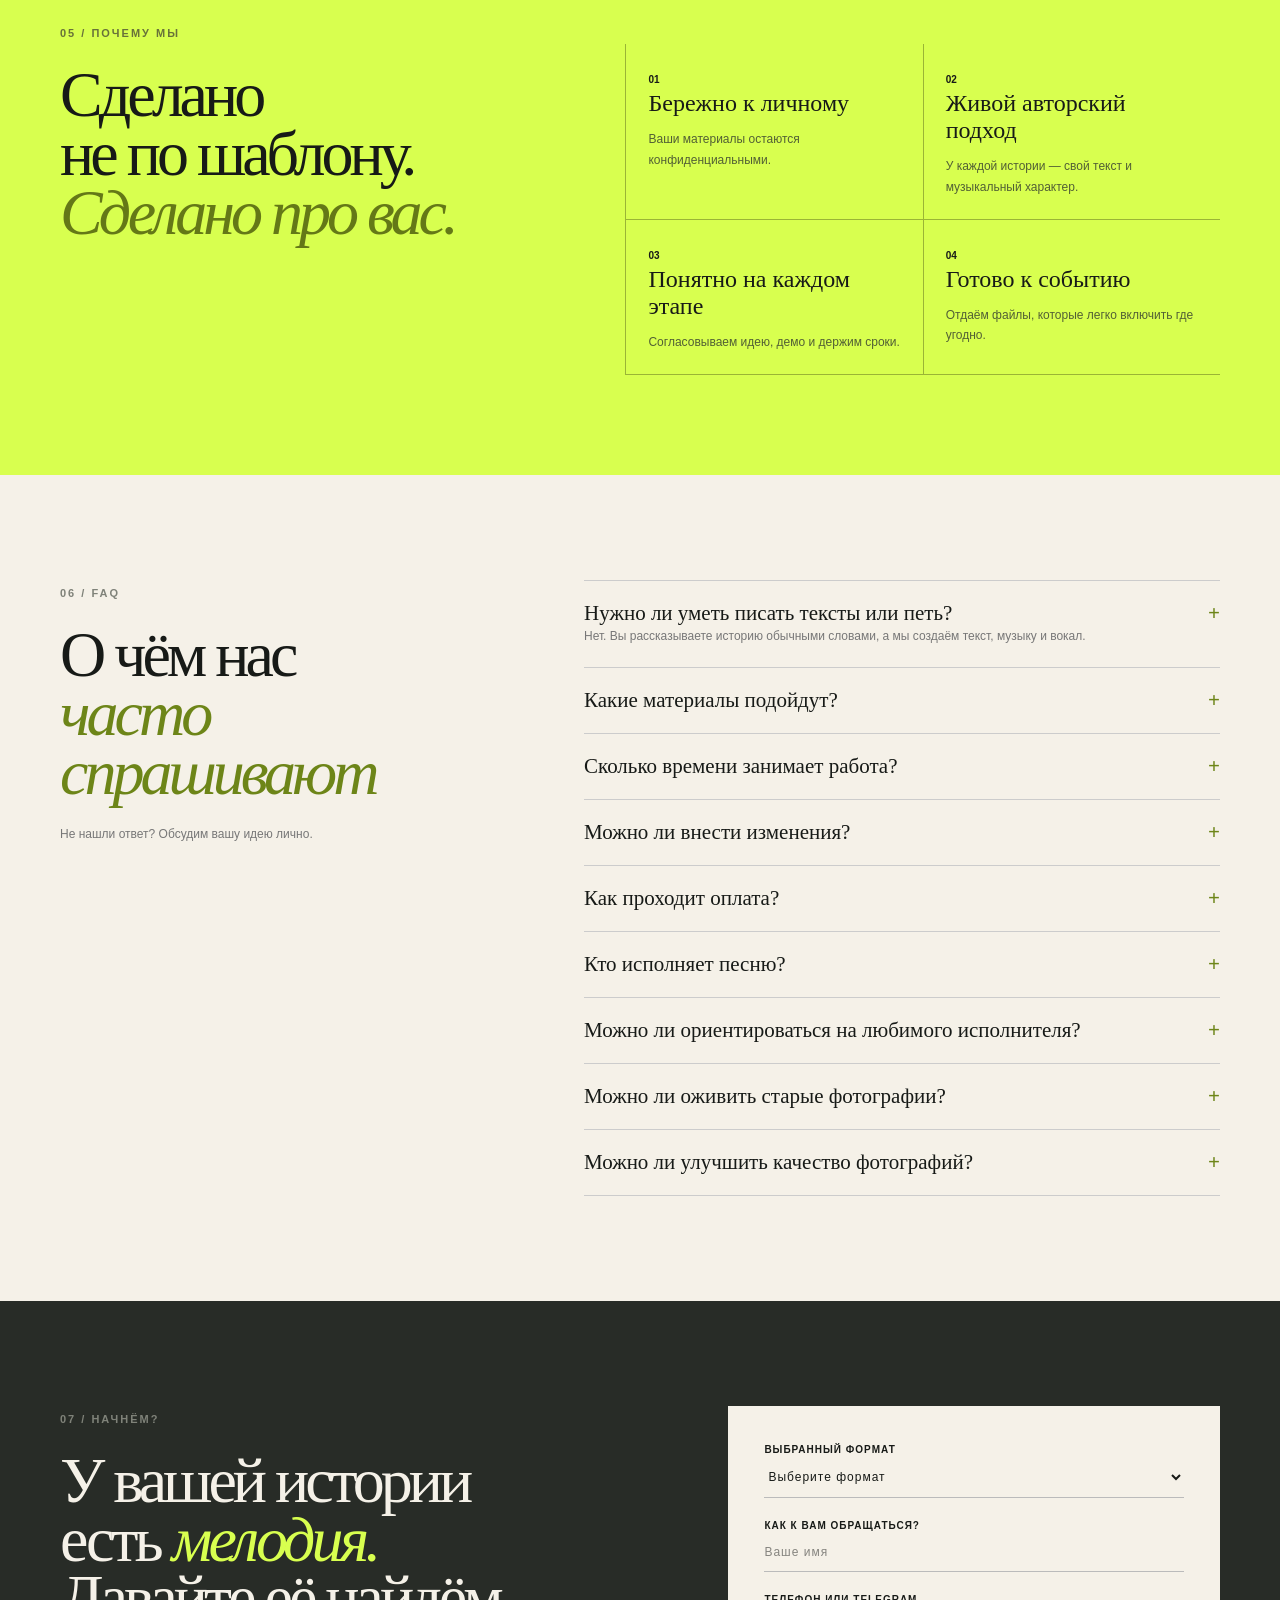
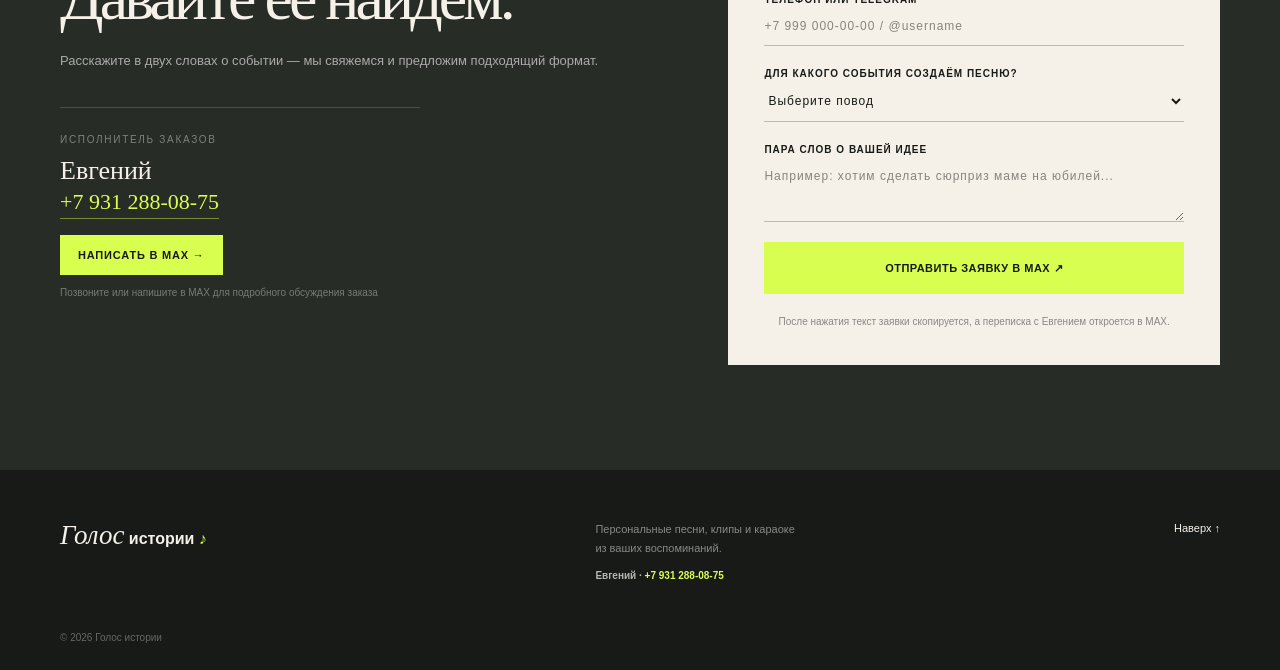
==== commit 02a19c21: "Use SBP as primary payment method" ====
--- a/index.html
+++ b/index.html
@@ -81,7 +81,7 @@
 </head>
 <body>
 <noscript><div><img src="https://mc.yandex.ru/watch/112213235" style="position:absolute;left:-9999px" alt=""></div></noscript>
-<main><header class="nav shell"><a class="logo" href="#top"><i>Голос</i> истории <b>♪</b></a><nav><a href="#how">Как это работает</a><a href="#works">Примеры работ</a><a href="#services">Услуги</a><a href="#pricing">Цены</a><a href="#faq">Вопросы</a></nav><a class="navcta" href="#contact">Обсудить песню</a></header><section class="hero shell" id="top"><div class="heroCopy"><span class="kicker">— ВАША ИСТОРИЯ. ВАША ПЕСНЯ.</span><h1>Воспоминания,<br/>которые <em>звучат</em></h1><p>Создадим персональную песню и клип из ваших фото и видео. Музыка и вокал создаются с помощью ИИ, а каждая история получает индивидуальную концепцию и настроение.</p><div class="aiNote"><b>AI</b><span>Музыка и вокал создаются ИИ. Фотографии также можно бережно оживить: добавить мимику, движение и эффект камеры</span></div><div class="actions"><a class="btn" href="#contact">Создать свою песню ↗</a><a href="#occasions">▶   Посмотреть идеи</a></div><small>Более 120 историй уже стали песнями</small></div><div class="vinyl" aria-hidden="true"><div class="disc"><span>твоя<br/><b>история</b><small>♪</small></span></div><div class="wave">▂▄▆▃▇▅▂▆▄▇▃▅</div><blockquote>«Папа услышал первые строки — и просто обнял нас...»<small>— Мария, подарок на юбилей</small></blockquote></div></section><section class="paper" id="how"><div class="shell"><div class="heading"><div><span class="number">01 / ПРОЦЕСС</span><h2>От воспоминания<br/>до <em>мурашек</em></h2></div><p>Всё берём на себя — от первой идеи до готового видео. Вам остаётся только поделиться тем, что дорого.</p></div><div class="steps"><article><b>01</b><i>◌</i><h3>Знакомимся с историей</h3><p>Вы заполняете короткий бриф и присылаете фото, видео и важные детали.</p></article><article><b>02</b><i>✎</i><h3>Пишем песню</h3><p>Создаём текст, музыку и вокал. Согласовываем настроение и демо.</p></article><article><b>03</b><i>▶</i><h3>Собираем клип</h3><p>Превращаем материалы в цельную историю, синхронизированную с песней.</p></article><article><b>04</b><i>♫</i><h3>Добавляем караоке</h3><p>Готовим версию с текстом для общего исполнения на празднике.</p></article></div></div></section><section class="works" id="works"><div class="shell"><div class="heading dark"><div><span class="number">ПРЕЗЕНТАЦИЯ / РАБОТЫ</span><h2>Истории, которые<br/><em>обретают голос</em></h2></div><p>Несколько примеров того, как личные воспоминания могут превратиться в песню, клип и общий момент праздника.</p></div><div class="workGrid"><article class="workCard workBirthday"><div class="workCover"><span>РЕАЛЬНЫЙ ПРИМЕР / 01</span><button type="button" aria-label="Реальный пример">▶</button><div class="workWave">▂▄▇▃▆▂▅▇▄▂▆▃▇▅</div></div><div class="workInfo"><div><small>ЮБИЛЕЙ</small><h3>«Сердце нашей семьи»</h3></div><p>Семейные фотографии, любимые фразы и воспоминания детей складываются в тёплую песню-портрет.</p><div class="workAudio"><span>СЛУШАТЬ ПЕСНЮ</span><audio controls preload="metadata" src="heart-of-family.mp3">Ваш браузер не поддерживает аудио.</audio></div><dl><div><dt>НАСТРОЕНИЕ</dt><dd>Душевное, светлое</dd></div><div><dt>ФОРМАТ</dt><dd>Песня</dd></div></dl></div></article><article class="workCard workWedding"><div class="realVideo weddingVideo"><video controls preload="metadata"><source src="wedding-sample.mp4" type="video/mp4"/>Ваш браузер не поддерживает видео.</video><span>РЕАЛЬНЫЙ ПРИМЕР / 02</span></div><div class="workInfo"><div><small>ДЕНЬ РОЖДЕНИЯ</small><h3>«С днём рождения, сын!»</h3></div><p>Любимые фотографии и памятные моменты превращаются в яркий музыкальный видеоподарок сыну на день рождения.</p><dl><div><dt>НАСТРОЕНИЕ</dt><dd>Тёплое, праздничное</dd></div><div><dt>ФОРМАТ</dt><dd>Песня + клип</dd></div></dl></div></article><article class="workCard workReal"><div class="realVideo"><video controls preload="metadata" poster="portfolio-sample.jpg"><source src="portfolio-sample.mp4" type="video/mp4"/>Ваш браузер не поддерживает видео.</video><span>РЕАЛЬНЫЙ ПРИМЕР / 03</span></div><div class="workInfo"><div><small>КЛИП + КАРАОКЕ</small><h3>Песня, которую поют вместе</h3></div><p>Готовый образец клипа с караоке. Нажмите на видео, чтобы посмотреть работу и послушать песню.</p><dl><div><dt>ДЛИТЕЛЬНОСТЬ</dt><dd>3 минуты 12 секунд</dd></div><div><dt>ФОРМАТ</dt><dd>Клип + караоке</dd></div></dl></div></article></div><div class="worksFoot"><p><b>Все три карточки — реальные примеры работ.</b> Они показывают, как личная история может превратиться в песню, клип или караоке-видео.</p><a class="btn" href="#contact">Показать мою историю ↗</a></div></div></section><section class="services shell" id="services"><div class="heading dark"><div><span class="number">02 / ФОРМАТЫ</span><h2>Выберите звучание<br/><em>вашей истории</em></h2></div><p>Каждый формат можно адаптировать под вашу идею, событие и бюджет.</p></div><div class="cards"><article><label>ПЕСНЯ</label><h3>Личный саундтрек</h3><p>Авторский текст, музыка и вокал на основе вашей истории.</p><ul><li>Бриф и сценарная идея</li><li>Жанр и характер подачи по референсу</li><li>Песня до 4 минут</li><li>Раунд правок</li></ul><a href="#contact">Хочу песню →</a></article><article class="chosen"><label>ПЕСНЯ + КЛИП</label><mark>ВЫБИРАЮТ ЧАЩЕ</mark><h3>История в кадре</h3><p>Персональная песня и эмоциональный клип из ваших материалов.</p><ul><li>Всё из пакета «Песня»</li><li>Улучшение качества всего фотоматериала</li><li>Оживление 1, 2 фотографий с помощью ИИ</li><li>Монтаж, титры и цветокоррекция</li></ul><a href="#contact">Хочу клип →</a></article><article><label>ПОЛНЫЙ ПРАЗДНИК</label><h3>Споём вместе</h3><p>Песня, клип и караоке-версия для вашего события.</p><ul><li>Всё из пакета «Песня + клип»</li><li>Караоке-видео</li><li>Версия без вокала</li></ul><a href="#contact">Хочу всё →</a></article></div></section><section class="pricing paper" id="pricing"><div class="shell"><div class="heading"><div><span class="number">03 / ЦЕНЫ И ОПЛАТА</span><h2>Понятная стоимость.<br/><em>Ценная история.</em></h2></div><p>Выберите основу — финальную стоимость подтвердим до начала работы. Никаких неожиданных доплат.</p></div><div class="priceGrid"><article><span>01 / ПЕСНЯ</span><h3>Личный саундтрек</h3><div class="price">от 2 000 ₽</div><p>Авторский текст, музыка и вокал. Готовая песня в цифровом формате. 2–3 варианта звучания.</p><a href="#contact" data-plan="Личный саундтрек — от 2 000 ₽">Выбрать этот формат →</a></article><article class="priceMain"><span>02 / ПЕСНЯ + КЛИП</span><mark>ПОПУЛЯРНЫЙ</mark><h3>История в кадре</h3><div class="price">5 000 ₽</div><p>Персональная песня и клип из ваших фотографий и видеоматериалов.</p><a href="#contact" data-plan="История в кадре — 5 000 ₽">Выбрать этот формат →</a></article><article><span>03 / ПОЛНЫЙ ПРАЗДНИК</span><h3>Споём вместе</h3><div class="price">7 000 ₽</div><p>Песня, клип, караоке-видео и отдельная инструментальная версия.</p><a href="#contact" data-plan="Споём вместе — 7 000 ₽">Выбрать этот формат →</a></article></div><div class="payMethods"><div class="payTitle"><span class="number">СПОСОБЫ ОПЛАТЫ</span><h3>Как удобно вам</h3><p>После согласования деталей заказа мы направим выбранный способ оплаты.</p></div><article><i>₽</i><div><b>По реквизитам на счёт</b><p>Отправим реквизиты и назначение платежа в сообщении.</p></div></article><article><i class="qrMini">▦</i><div><b>Оплата через СБП</b><p>Выберите свой банк и подтвердите перевод. Перед оплатой обязательно проверьте имя получателя.</p><a class="payPhone" href="https://c2c.cbrpay.ru/BS1I003VVVKHDC1O87EBNMRV25IAQJI3" target="_blank" rel="noopener noreferrer" id="sbpPayLink">Оплатить через СБП →</a></div></article></div><div class="payment"><div><b>50%</b><span>Предоплата</span><p>Фиксирует стоимость и дату начала работы.</p></div><i>→</i><div><b>Согласование</b><span>Демо и правки</span><p>Показываем промежуточный результат и учитываем комментарии.</p></div><i>→</i><div><b>50%</b><span>Финальная оплата</span><p>После согласования, перед передачей готовых файлов.</p></div></div><p class="priceNote">Срочное изготовление, дополнительный хронометраж и сложная реставрация архивных материалов рассчитываются отдельно — только после вашего согласия.</p></div></section><section class="paper occasions" id="occasions"><div class="shell"><span class="number">04 / ПОВОДЫ</span><h2>Для моментов, которые <em>важны</em></h2><div class="occasionList"><article><b>01</b><h3>День рождения</h3><p>Песня-портрет из любимых кадров, шуток и важных моментов.</p><i>↗</i></article><article><b>02</b><h3>Свадьба</h3><p>История пары — от первой встречи до главного «да» — в музыке и видео.</p><i>↗</i></article><article><b>03</b><h3>Юбилей</h3><p>Тёплая музыкальная биография, которую хочется пересматривать всей семьёй.</p><i>↗</i></article><article><b>04</b><h3>Подарок</h3><p>Не вещь, а чувство: личная песня для человека, у которого всё есть.</p><i>↗</i></article><article><b>05</b><h3>Семейная история</h3><p>Архивные кадры становятся бережной семейной реликвией.</p><i>↗</i></article></div></div></section><section class="karaoke shell"><div class="screen"><span>СЕЙЧАС ЗВУЧИТ</span><div><small>И СКОЛЬКО БЫ НИ БЫЛО ДОРОГ,</small><strong>мы снова рядом</strong><small>КОГДА ЗВУЧИТ ЗНАКОМЫЙ ГОЛОС...</small></div><footer>━━━━━━━━━━━━━━ 02:18 / 03:42</footer></div><div><span class="number">04 / КАРАОКЕ</span><h2>Не просто слушать.<br/><em>Петь вместе.</em></h2><p>Добавим профессиональную караоке-версию: синхронный текст, инструментальную дорожку и красивый видеоряд.</p><ul><li><b>Точный тайминг</b>Слова подсвечиваются в нужный момент</li><li><b>Удобный формат</b>Запустится на телевизоре или проекторе</li><li><b>Общий финал</b>Эмоция, которая объединит всех гостей</li></ul><a class="btn" href="#contact">Добавить караоке ↗</a></div></section><section class="lime"><div class="shell"><span class="number">05 / ПОЧЕМУ МЫ</span><div class="benefits"><h2>Сделано<br/>не по шаблону.<br/><em>Сделано про вас.</em></h2><div><article><b>01</b><h3>Бережно к личному</h3><p>Ваши материалы остаются конфиденциальными.</p></article><article><b>02</b><h3>Живой авторский подход</h3><p>У каждой истории — свой текст и музыкальный характер.</p></article><article><b>03</b><h3>Понятно на каждом этапе</h3><p>Согласовываем идею, демо и держим сроки.</p></article><article><b>04</b><h3>Готово к событию</h3><p>Отдаём файлы, которые легко включить где угодно.</p></article></div></div></div></section><section class="paper faq shell" id="faq"><div><span class="number">06 / FAQ</span><h2>О чём нас<br/><em>часто спрашивают</em></h2><p>Не нашли ответ? Обсудим вашу идею лично.</p></div><div><details open=""><summary>Нужно ли уметь писать тексты или петь? <b>+</b></summary><p>Нет. Вы рассказываете историю обычными словами, а мы создаём текст, музыку и вокал.</p></details><details><summary>Какие материалы подойдут? <b>+</b></summary><p>Фото, видео, голосовые сообщения, даты, фразы и любые важные детали.</p></details><details><summary>Сколько времени занимает работа? <b>+</b></summary><p>Обычно 7–14 дней — в зависимости от формата и объёма материалов.</p></details><details><summary>Можно ли внести изменения? <b>+</b></summary><p>Да. Вы услышите демо и сможете оставить комментарии до финальной версии.</p></details><details><summary>Как проходит оплата? <b>+</b></summary><p>После согласования заказа можно оплатить по реквизитам счёта или через СБП. Работа начинается после поступления предоплаты 50%. Оставшаяся сумма оплачивается после согласования результата, перед передачей финальных файлов.</p></details><details><summary>Кто исполняет песню? <b>+</b></summary><p>Музыка и вокал создаются с помощью искусственного интеллекта по индивидуально подготовленной концепции. Мы подбираем стиль, настроение и характер голоса под вашу историю.</p></details><details><summary>Можно ли ориентироваться на любимого исполнителя? <b>+</b></summary><p>Да. Известного исполнителя можно указать как творческий ориентир: мы учтём близкий жанр, эпоху, темп, инструменты, энергетику и общий характер подачи. При этом не копируем конкретный голос или точную узнаваемую манеру — песня останется оригинальной.</p></details><details><summary>Можно ли оживить старые фотографии? <b>+</b></summary><p>Да. С помощью ИИ можно добавить фотографии лёгкое естественное движение, мимику и эффект движения камеры. Возможность и стиль анимации согласуем заранее, чтобы сохранить бережное отношение к оригиналу.</p></details><details><summary>Можно ли улучшить качество фотографий? <b>+</b></summary><p>Да. Весь фотоматериал может быть обработан: повысим чёткость и разрешение, уберём шум и мелкие дефекты, скорректируем цвет и контраст. Степень обработки согласуем, чтобы лица и важные детали сохранили естественный вид.</p></details></div></section><!-- Блок отзывов подготовлен и остаётся скрытым до появления настоящих отзывов. --><section class="reviews paper" id="reviews" hidden aria-labelledby="reviews-title"><div class="shell"><div class="heading"><div><span class="number">ОТЗЫВЫ КЛИЕНТОВ</span><h2 id="reviews-title">Истории тех,<br/>кто уже <em>услышал своё</em></h2></div><p>Только настоящие впечатления заказчиков и их близких.</p></div><div class="reviewGrid" aria-live="polite"></div></div></section><section class="contact" id="contact"><div class="shell contactGrid"><div><span class="number">07 / НАЧНЁМ?</span><h2>У вашей истории<br/>есть <em>мелодия.</em><br/>Давайте её найдём.</h2><p>Расскажите в двух словах о событии — мы свяжемся и предложим подходящий формат.</p><div class="contactPerson"><span>ИСПОЛНИТЕЛЬ ЗАКАЗОВ</span><b>Евгений</b><a href="tel:+79312880875">+7 931 288-08-75</a><a class="maxContact" href="https://max.ru/u/f9LHodD0cOI10yokd2uFEhbuRlQbrvPo8f5UNcX7BkbQFvby5cihurAZTSA" target="_blank" rel="noreferrer">Написать в MAX →</a><small>Позвоните или напишите в MAX для подробного обсуждения заказа</small></div></div><form id="orderForm"><label>Выбранный формат<select name="plan" required><option value="" disabled selected>Выберите формат</option><option>Личный саундтрек — от 2 000 ₽</option><option>История в кадре — 5 000 ₽</option><option>Споём вместе — 7 000 ₽</option></select></label><label>Как к вам обращаться?<input name="customerName" required autocomplete="name" placeholder="Ваше имя"/></label><label>Телефон или Telegram<input name="contact" type="tel" required autocomplete="tel" placeholder="+7 999 000-00-00 / @username"/></label><label>Для какого события создаём песню?<select name="occasion" required><option value="" disabled selected>Выберите повод</option><option>День рождения</option><option>Свадьба</option><option>Юбилей</option><option>Подарок</option><option>Семейная история</option></select></label><label>Пара слов о вашей идее<textarea name="idea" placeholder="Например: хотим сделать сюрприз маме на юбилей..."></textarea></label><p class="formError" role="alert" hidden></p><button class="btn" type="submit">Отправить заявку в MAX ↗</button><small>После нажатия текст заявки скопируется, а переписка с Евгением откроется в MAX.</small></form></div></section><footer class="siteFooter shell"><a class="logo" href="#top"><i>Голос</i> истории <b>♪</b></a><p>Персональные песни, клипы и караоке<br/>из ваших воспоминаний.<br/><strong>Евгений · <a href="tel:+79312880875">+7 931 288-08-75</a></strong></p><a href="#top">Наверх ↑</a><small>© 2026 Голос истории</small></footer></main>
+<main><header class="nav shell"><a class="logo" href="#top"><i>Голос</i> истории <b>♪</b></a><nav><a href="#how">Как это работает</a><a href="#works">Примеры работ</a><a href="#services">Услуги</a><a href="#pricing">Цены</a><a href="#faq">Вопросы</a></nav><a class="navcta" href="#contact">Обсудить песню</a></header><section class="hero shell" id="top"><div class="heroCopy"><span class="kicker">— ВАША ИСТОРИЯ. ВАША ПЕСНЯ.</span><h1>Воспоминания,<br/>которые <em>звучат</em></h1><p>Создадим персональную песню и клип из ваших фото и видео. Музыка и вокал создаются с помощью ИИ, а каждая история получает индивидуальную концепцию и настроение.</p><div class="aiNote"><b>AI</b><span>Музыка и вокал создаются ИИ. Фотографии также можно бережно оживить: добавить мимику, движение и эффект камеры</span></div><div class="actions"><a class="btn" href="#contact">Создать свою песню ↗</a><a href="#occasions">▶   Посмотреть идеи</a></div><small>Более 120 историй уже стали песнями</small></div><div class="vinyl" aria-hidden="true"><div class="disc"><span>твоя<br/><b>история</b><small>♪</small></span></div><div class="wave">▂▄▆▃▇▅▂▆▄▇▃▅</div><blockquote>«Папа услышал первые строки — и просто обнял нас...»<small>— Мария, подарок на юбилей</small></blockquote></div></section><section class="paper" id="how"><div class="shell"><div class="heading"><div><span class="number">01 / ПРОЦЕСС</span><h2>От воспоминания<br/>до <em>мурашек</em></h2></div><p>Всё берём на себя — от первой идеи до готового видео. Вам остаётся только поделиться тем, что дорого.</p></div><div class="steps"><article><b>01</b><i>◌</i><h3>Знакомимся с историей</h3><p>Вы заполняете короткий бриф и присылаете фото, видео и важные детали.</p></article><article><b>02</b><i>✎</i><h3>Пишем песню</h3><p>Создаём текст, музыку и вокал. Согласовываем настроение и демо.</p></article><article><b>03</b><i>▶</i><h3>Собираем клип</h3><p>Превращаем материалы в цельную историю, синхронизированную с песней.</p></article><article><b>04</b><i>♫</i><h3>Добавляем караоке</h3><p>Готовим версию с текстом для общего исполнения на празднике.</p></article></div></div></section><section class="works" id="works"><div class="shell"><div class="heading dark"><div><span class="number">ПРЕЗЕНТАЦИЯ / РАБОТЫ</span><h2>Истории, которые<br/><em>обретают голос</em></h2></div><p>Несколько примеров того, как личные воспоминания могут превратиться в песню, клип и общий момент праздника.</p></div><div class="workGrid"><article class="workCard workBirthday"><div class="workCover"><span>РЕАЛЬНЫЙ ПРИМЕР / 01</span><button type="button" aria-label="Реальный пример">▶</button><div class="workWave">▂▄▇▃▆▂▅▇▄▂▆▃▇▅</div></div><div class="workInfo"><div><small>ЮБИЛЕЙ</small><h3>«Сердце нашей семьи»</h3></div><p>Семейные фотографии, любимые фразы и воспоминания детей складываются в тёплую песню-портрет.</p><div class="workAudio"><span>СЛУШАТЬ ПЕСНЮ</span><audio controls preload="metadata" src="heart-of-family.mp3">Ваш браузер не поддерживает аудио.</audio></div><dl><div><dt>НАСТРОЕНИЕ</dt><dd>Душевное, светлое</dd></div><div><dt>ФОРМАТ</dt><dd>Песня</dd></div></dl></div></article><article class="workCard workWedding"><div class="realVideo weddingVideo"><video controls preload="metadata"><source src="wedding-sample.mp4" type="video/mp4"/>Ваш браузер не поддерживает видео.</video><span>РЕАЛЬНЫЙ ПРИМЕР / 02</span></div><div class="workInfo"><div><small>ДЕНЬ РОЖДЕНИЯ</small><h3>«С днём рождения, сын!»</h3></div><p>Любимые фотографии и памятные моменты превращаются в яркий музыкальный видеоподарок сыну на день рождения.</p><dl><div><dt>НАСТРОЕНИЕ</dt><dd>Тёплое, праздничное</dd></div><div><dt>ФОРМАТ</dt><dd>Песня + клип</dd></div></dl></div></article><article class="workCard workReal"><div class="realVideo"><video controls preload="metadata" poster="portfolio-sample.jpg"><source src="portfolio-sample.mp4" type="video/mp4"/>Ваш браузер не поддерживает видео.</video><span>РЕАЛЬНЫЙ ПРИМЕР / 03</span></div><div class="workInfo"><div><small>КЛИП + КАРАОКЕ</small><h3>Песня, которую поют вместе</h3></div><p>Готовый образец клипа с караоке. Нажмите на видео, чтобы посмотреть работу и послушать песню.</p><dl><div><dt>ДЛИТЕЛЬНОСТЬ</dt><dd>3 минуты 12 секунд</dd></div><div><dt>ФОРМАТ</dt><dd>Клип + караоке</dd></div></dl></div></article></div><div class="worksFoot"><p><b>Все три карточки — реальные примеры работ.</b> Они показывают, как личная история может превратиться в песню, клип или караоке-видео.</p><a class="btn" href="#contact">Показать мою историю ↗</a></div></div></section><section class="services shell" id="services"><div class="heading dark"><div><span class="number">02 / ФОРМАТЫ</span><h2>Выберите звучание<br/><em>вашей истории</em></h2></div><p>Каждый формат можно адаптировать под вашу идею, событие и бюджет.</p></div><div class="cards"><article><label>ПЕСНЯ</label><h3>Личный саундтрек</h3><p>Авторский текст, музыка и вокал на основе вашей истории.</p><ul><li>Бриф и сценарная идея</li><li>Жанр и характер подачи по референсу</li><li>Песня до 4 минут</li><li>Раунд правок</li></ul><a href="#contact">Хочу песню →</a></article><article class="chosen"><label>ПЕСНЯ + КЛИП</label><mark>ВЫБИРАЮТ ЧАЩЕ</mark><h3>История в кадре</h3><p>Персональная песня и эмоциональный клип из ваших материалов.</p><ul><li>Всё из пакета «Песня»</li><li>Улучшение качества всего фотоматериала</li><li>Оживление 1, 2 фотографий с помощью ИИ</li><li>Монтаж, титры и цветокоррекция</li></ul><a href="#contact">Хочу клип →</a></article><article><label>ПОЛНЫЙ ПРАЗДНИК</label><h3>Споём вместе</h3><p>Песня, клип и караоке-версия для вашего события.</p><ul><li>Всё из пакета «Песня + клип»</li><li>Караоке-видео</li><li>Версия без вокала</li></ul><a href="#contact">Хочу всё →</a></article></div></section><section class="pricing paper" id="pricing"><div class="shell"><div class="heading"><div><span class="number">03 / ЦЕНЫ И ОПЛАТА</span><h2>Понятная стоимость.<br/><em>Ценная история.</em></h2></div><p>Выберите основу — финальную стоимость подтвердим до начала работы. Никаких неожиданных доплат.</p></div><div class="priceGrid"><article><span>01 / ПЕСНЯ</span><h3>Личный саундтрек</h3><div class="price">от 2 000 ₽</div><p>Авторский текст, музыка и вокал. Готовая песня в цифровом формате. 2–3 варианта звучания.</p><a href="#contact" data-plan="Личный саундтрек — от 2 000 ₽">Выбрать этот формат →</a></article><article class="priceMain"><span>02 / ПЕСНЯ + КЛИП</span><mark>ПОПУЛЯРНЫЙ</mark><h3>История в кадре</h3><div class="price">5 000 ₽</div><p>Персональная песня и клип из ваших фотографий и видеоматериалов.</p><a href="#contact" data-plan="История в кадре — 5 000 ₽">Выбрать этот формат →</a></article><article><span>03 / ПОЛНЫЙ ПРАЗДНИК</span><h3>Споём вместе</h3><div class="price">7 000 ₽</div><p>Песня, клип, караоке-видео и отдельная инструментальная версия.</p><a href="#contact" data-plan="Споём вместе — 7 000 ₽">Выбрать этот формат →</a></article></div><div class="payMethods"><div class="payTitle"><span class="number">СПОСОБЫ ОПЛАТЫ</span><h3>Как удобно вам</h3><p>После согласования деталей заказа мы направим выбранный способ оплаты.</p></div><article><i class="qrMini">▦</i><div><b>Оплата через СБП</b><p>Выберите свой банк и подтвердите перевод. Перед оплатой обязательно проверьте имя получателя.</p><a class="payPhone" href="https://c2c.cbrpay.ru/BS1I003VVVKHDC1O87EBNMRV25IAQJI3" target="_blank" rel="noopener noreferrer" id="sbpPayLink">Оплатить через СБП →</a></div></article></div><div class="payment"><div><b>50%</b><span>Предоплата</span><p>Фиксирует стоимость и дату начала работы.</p></div><i>→</i><div><b>Согласование</b><span>Демо и правки</span><p>Показываем промежуточный результат и учитываем комментарии.</p></div><i>→</i><div><b>50%</b><span>Финальная оплата</span><p>После согласования, перед передачей готовых файлов.</p></div></div><p class="priceNote">Срочное изготовление, дополнительный хронометраж и сложная реставрация архивных материалов рассчитываются отдельно — только после вашего согласия.</p></div></section><section class="paper occasions" id="occasions"><div class="shell"><span class="number">04 / ПОВОДЫ</span><h2>Для моментов, которые <em>важны</em></h2><div class="occasionList"><article><b>01</b><h3>День рождения</h3><p>Песня-портрет из любимых кадров, шуток и важных моментов.</p><i>↗</i></article><article><b>02</b><h3>Свадьба</h3><p>История пары — от первой встречи до главного «да» — в музыке и видео.</p><i>↗</i></article><article><b>03</b><h3>Юбилей</h3><p>Тёплая музыкальная биография, которую хочется пересматривать всей семьёй.</p><i>↗</i></article><article><b>04</b><h3>Подарок</h3><p>Не вещь, а чувство: личная песня для человека, у которого всё есть.</p><i>↗</i></article><article><b>05</b><h3>Семейная история</h3><p>Архивные кадры становятся бережной семейной реликвией.</p><i>↗</i></article></div></div></section><section class="karaoke shell"><div class="screen"><span>СЕЙЧАС ЗВУЧИТ</span><div><small>И СКОЛЬКО БЫ НИ БЫЛО ДОРОГ,</small><strong>мы снова рядом</strong><small>КОГДА ЗВУЧИТ ЗНАКОМЫЙ ГОЛОС...</small></div><footer>━━━━━━━━━━━━━━ 02:18 / 03:42</footer></div><div><span class="number">04 / КАРАОКЕ</span><h2>Не просто слушать.<br/><em>Петь вместе.</em></h2><p>Добавим профессиональную караоке-версию: синхронный текст, инструментальную дорожку и красивый видеоряд.</p><ul><li><b>Точный тайминг</b>Слова подсвечиваются в нужный момент</li><li><b>Удобный формат</b>Запустится на телевизоре или проекторе</li><li><b>Общий финал</b>Эмоция, которая объединит всех гостей</li></ul><a class="btn" href="#contact">Добавить караоке ↗</a></div></section><section class="lime"><div class="shell"><span class="number">05 / ПОЧЕМУ МЫ</span><div class="benefits"><h2>Сделано<br/>не по шаблону.<br/><em>Сделано про вас.</em></h2><div><article><b>01</b><h3>Бережно к личному</h3><p>Ваши материалы остаются конфиденциальными.</p></article><article><b>02</b><h3>Живой авторский подход</h3><p>У каждой истории — свой текст и музыкальный характер.</p></article><article><b>03</b><h3>Понятно на каждом этапе</h3><p>Согласовываем идею, демо и держим сроки.</p></article><article><b>04</b><h3>Готово к событию</h3><p>Отдаём файлы, которые легко включить где угодно.</p></article></div></div></div></section><section class="paper faq shell" id="faq"><div><span class="number">06 / FAQ</span><h2>О чём нас<br/><em>часто спрашивают</em></h2><p>Не нашли ответ? Обсудим вашу идею лично.</p></div><div><details open=""><summary>Нужно ли уметь писать тексты или петь? <b>+</b></summary><p>Нет. Вы рассказываете историю обычными словами, а мы создаём текст, музыку и вокал.</p></details><details><summary>Какие материалы подойдут? <b>+</b></summary><p>Фото, видео, голосовые сообщения, даты, фразы и любые важные детали.</p></details><details><summary>Сколько времени занимает работа? <b>+</b></summary><p>Обычно 7–14 дней — в зависимости от формата и объёма материалов.</p></details><details><summary>Можно ли внести изменения? <b>+</b></summary><p>Да. Вы услышите демо и сможете оставить комментарии до финальной версии.</p></details><details><summary>Как проходит оплата? <b>+</b></summary><p>После согласования заказа можно оплатить через СБП. Работа начинается после поступления предоплаты 50%. Оставшаяся сумма оплачивается после согласования результата, перед передачей финальных файлов.</p></details><details><summary>Кто исполняет песню? <b>+</b></summary><p>Музыка и вокал создаются с помощью искусственного интеллекта по индивидуально подготовленной концепции. Мы подбираем стиль, настроение и характер голоса под вашу историю.</p></details><details><summary>Можно ли ориентироваться на любимого исполнителя? <b>+</b></summary><p>Да. Известного исполнителя можно указать как творческий ориентир: мы учтём близкий жанр, эпоху, темп, инструменты, энергетику и общий характер подачи. При этом не копируем конкретный голос или точную узнаваемую манеру — песня останется оригинальной.</p></details><details><summary>Можно ли оживить старые фотографии? <b>+</b></summary><p>Да. С помощью ИИ можно добавить фотографии лёгкое естественное движение, мимику и эффект движения камеры. Возможность и стиль анимации согласуем заранее, чтобы сохранить бережное отношение к оригиналу.</p></details><details><summary>Можно ли улучшить качество фотографий? <b>+</b></summary><p>Да. Весь фотоматериал может быть обработан: повысим чёткость и разрешение, уберём шум и мелкие дефекты, скорректируем цвет и контраст. Степень обработки согласуем, чтобы лица и важные детали сохранили естественный вид.</p></details></div></section><!-- Блок отзывов подготовлен и остаётся скрытым до появления настоящих отзывов. --><section class="reviews paper" id="reviews" hidden aria-labelledby="reviews-title"><div class="shell"><div class="heading"><div><span class="number">ОТЗЫВЫ КЛИЕНТОВ</span><h2 id="reviews-title">Истории тех,<br/>кто уже <em>услышал своё</em></h2></div><p>Только настоящие впечатления заказчиков и их близких.</p></div><div class="reviewGrid" aria-live="polite"></div></div></section><section class="contact" id="contact"><div class="shell contactGrid"><div><span class="number">07 / НАЧНЁМ?</span><h2>У вашей истории<br/>есть <em>мелодия.</em><br/>Давайте её найдём.</h2><p>Расскажите в двух словах о событии — мы свяжемся и предложим подходящий формат.</p><div class="contactPerson"><span>ИСПОЛНИТЕЛЬ ЗАКАЗОВ</span><b>Евгений</b><a href="tel:+79312880875">+7 931 288-08-75</a><a class="maxContact" href="https://max.ru/u/f9LHodD0cOI10yokd2uFEhbuRlQbrvPo8f5UNcX7BkbQFvby5cihurAZTSA" target="_blank" rel="noreferrer">Написать в MAX →</a><small>Позвоните или напишите в MAX для подробного обсуждения заказа</small></div></div><form id="orderForm"><label>Выбранный формат<select name="plan" required><option value="" disabled selected>Выберите формат</option><option>Личный саундтрек — от 2 000 ₽</option><option>История в кадре — 5 000 ₽</option><option>Споём вместе — 7 000 ₽</option></select></label><label>Как к вам обращаться?<input name="customerName" required autocomplete="name" placeholder="Ваше имя"/></label><label>Телефон или Telegram<input name="contact" type="tel" required autocomplete="tel" placeholder="+7 999 000-00-00 / @username"/></label><label>Для какого события создаём песню?<select name="occasion" required><option value="" disabled selected>Выберите повод</option><option>День рождения</option><option>Свадьба</option><option>Юбилей</option><option>Подарок</option><option>Семейная история</option></select></label><label>Пара слов о вашей идее<textarea name="idea" placeholder="Например: хотим сделать сюрприз маме на юбилей..."></textarea></label><p class="formError" role="alert" hidden></p><button class="btn" type="submit">Отправить заявку в MAX ↗</button><small>После нажатия текст заявки скопируется, а переписка с Евгением откроется в MAX.</small></form></div></section><footer class="siteFooter shell"><a class="logo" href="#top"><i>Голос</i> истории <b>♪</b></a><p>Персональные песни, клипы и караоке<br/>из ваших воспоминаний.<br/><strong>Евгений · <a href="tel:+79312880875">+7 931 288-08-75</a></strong></p><a href="#top">Наверх ↑</a><small>© 2026 Голос истории</small></footer></main>
 <script>
 if ('scrollRestoration' in history) history.scrollRestoration = 'manual';
 function resetPagePosition() {
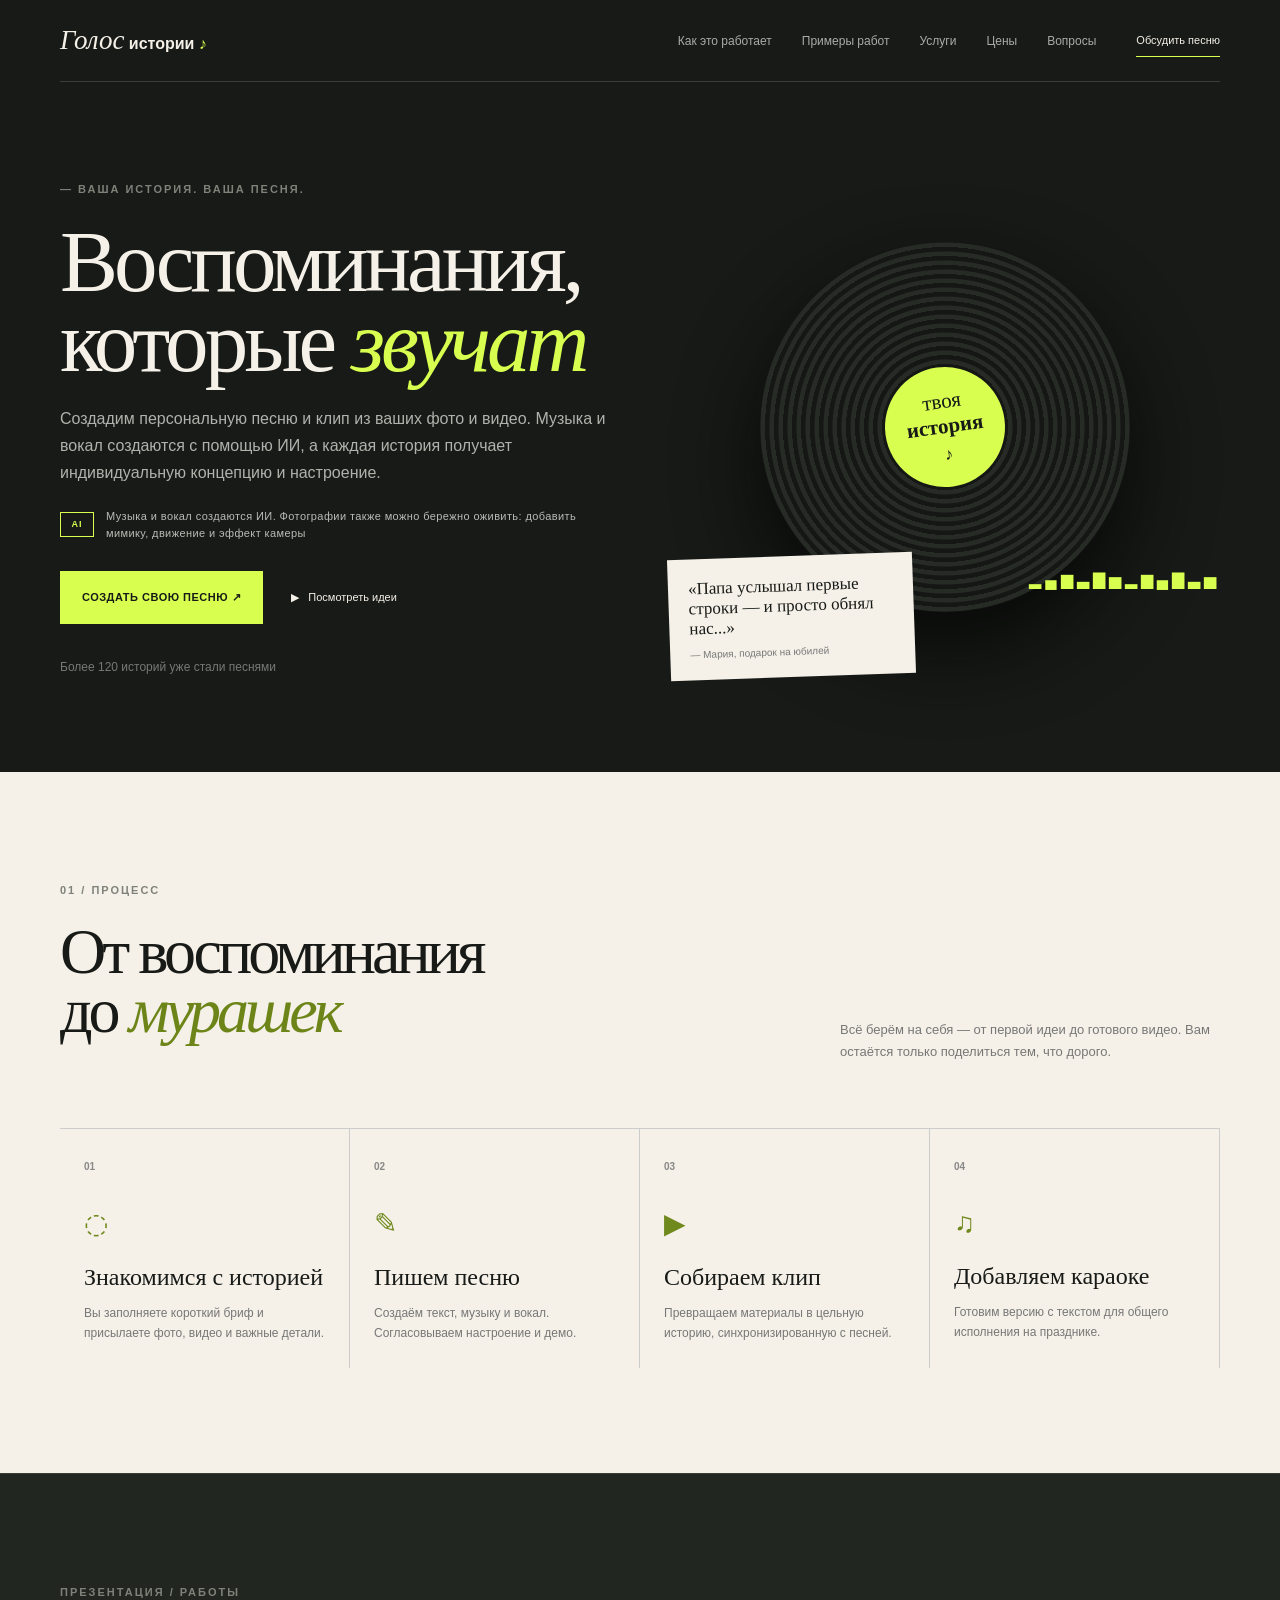
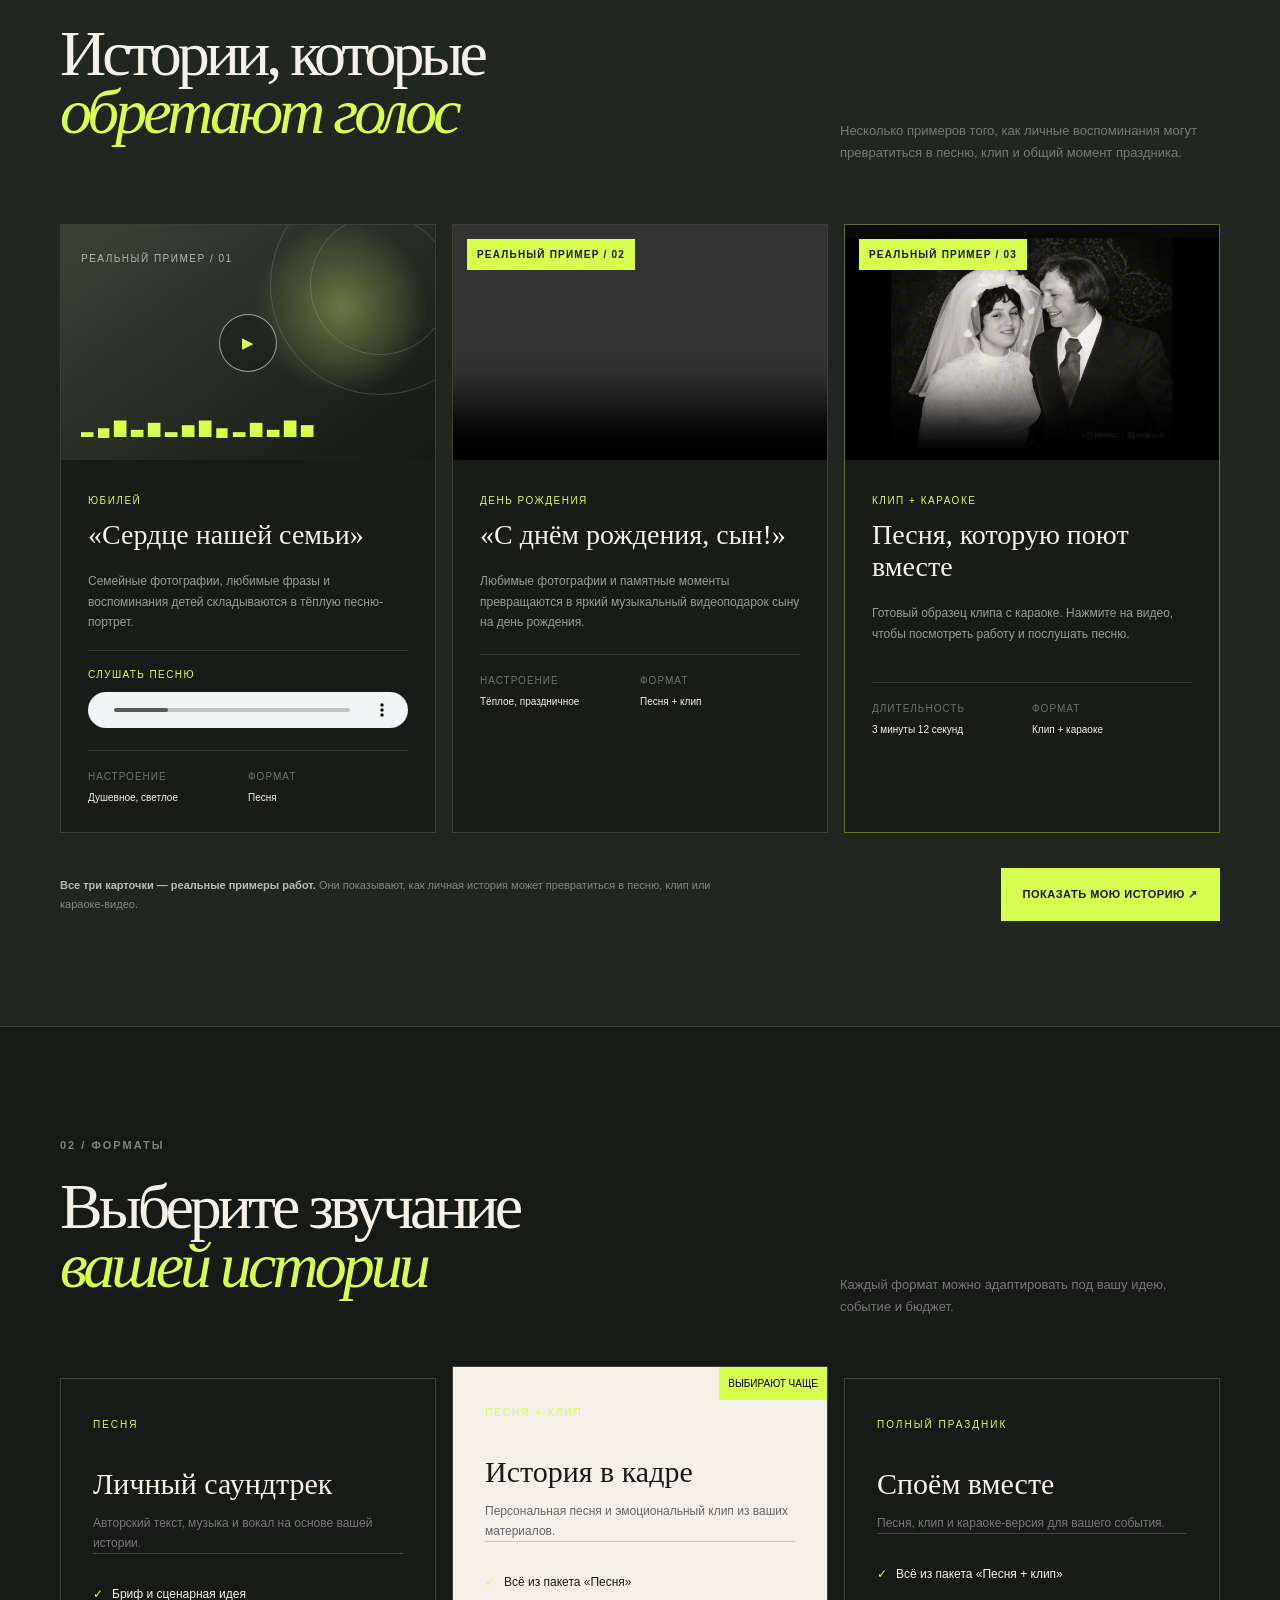
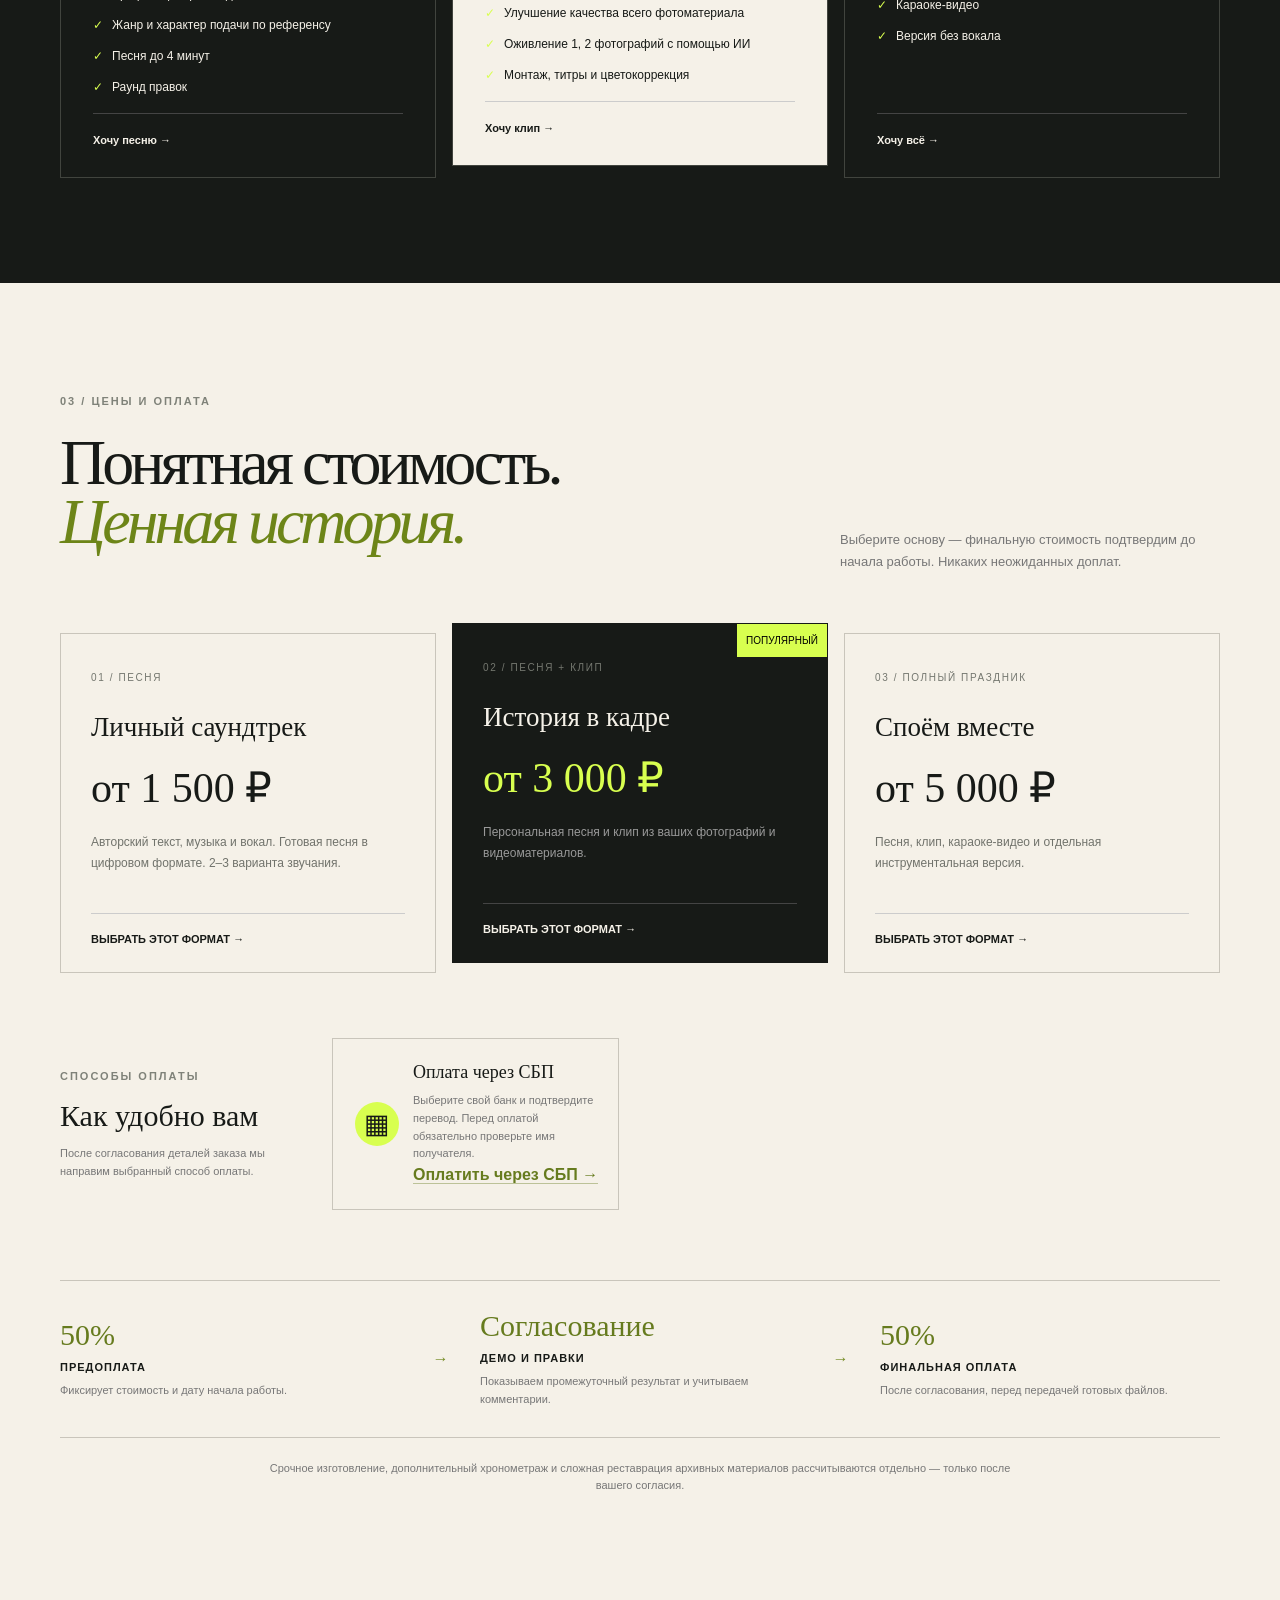
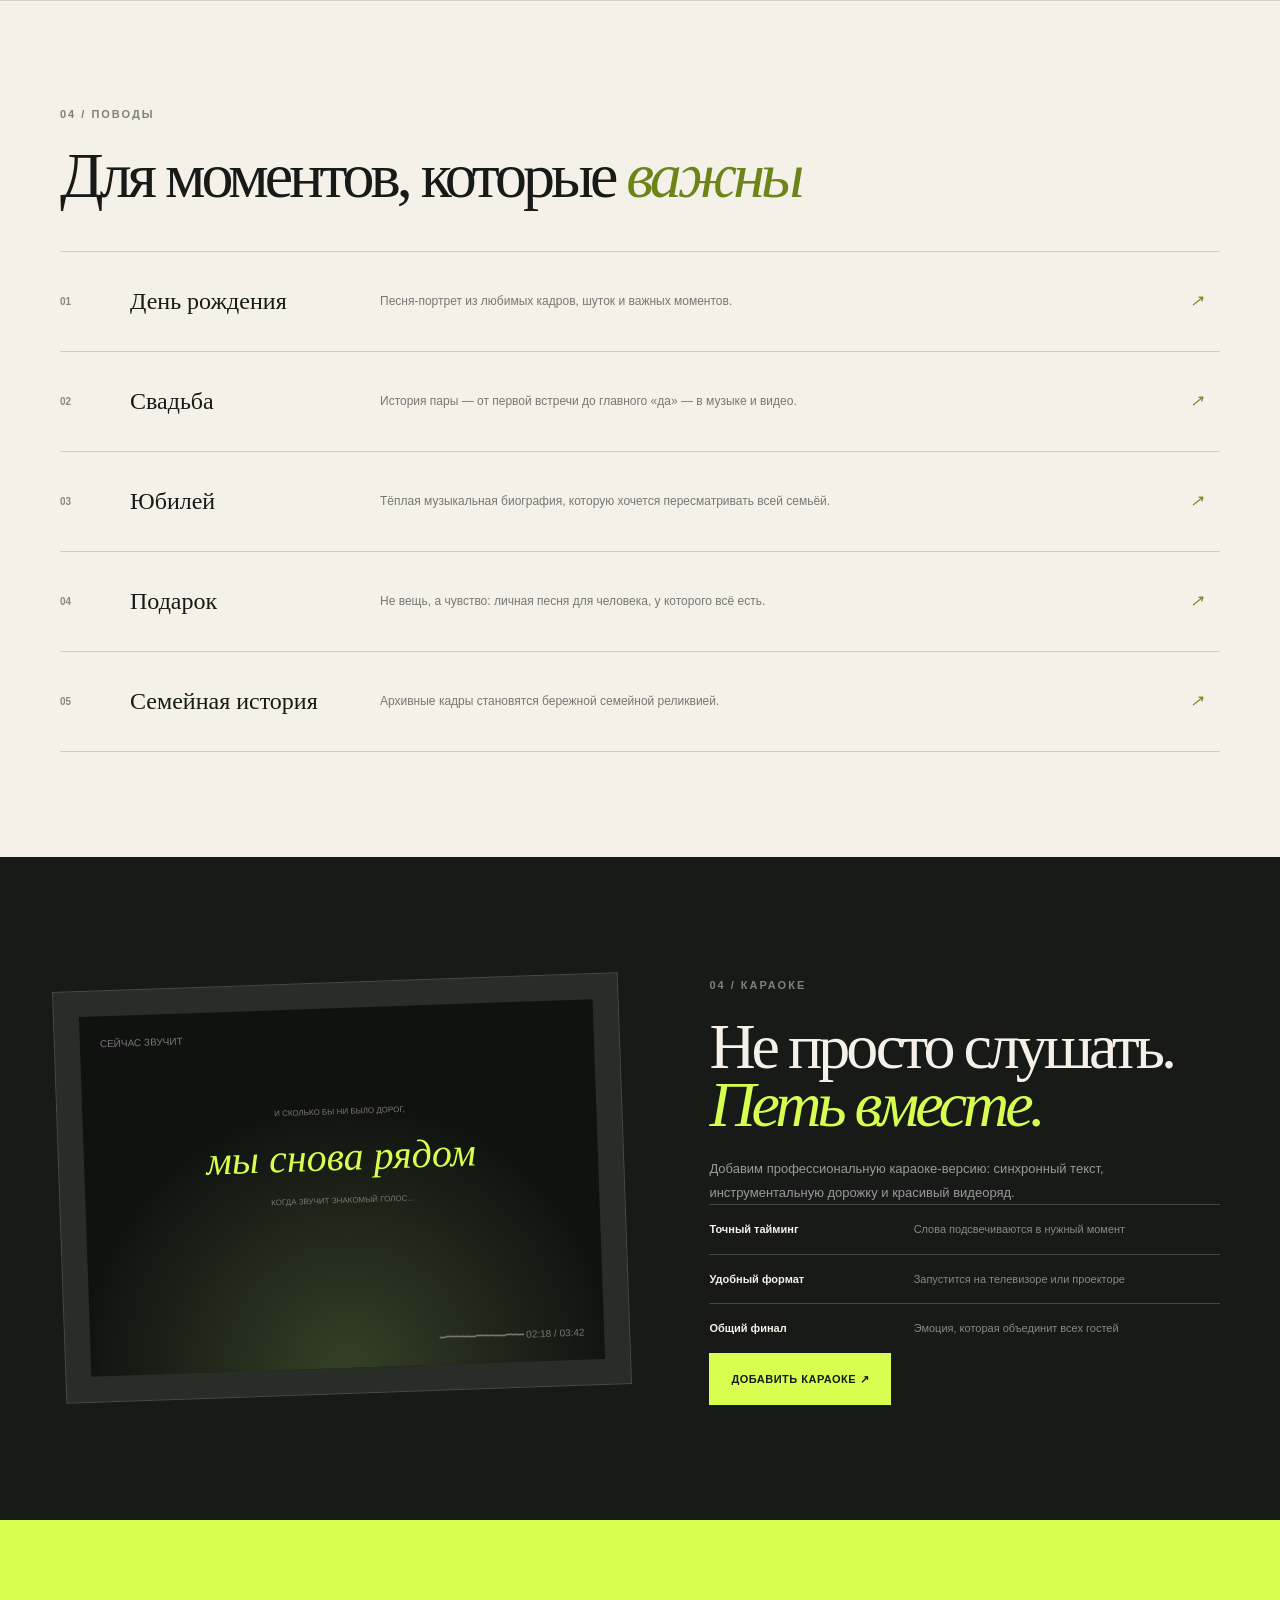
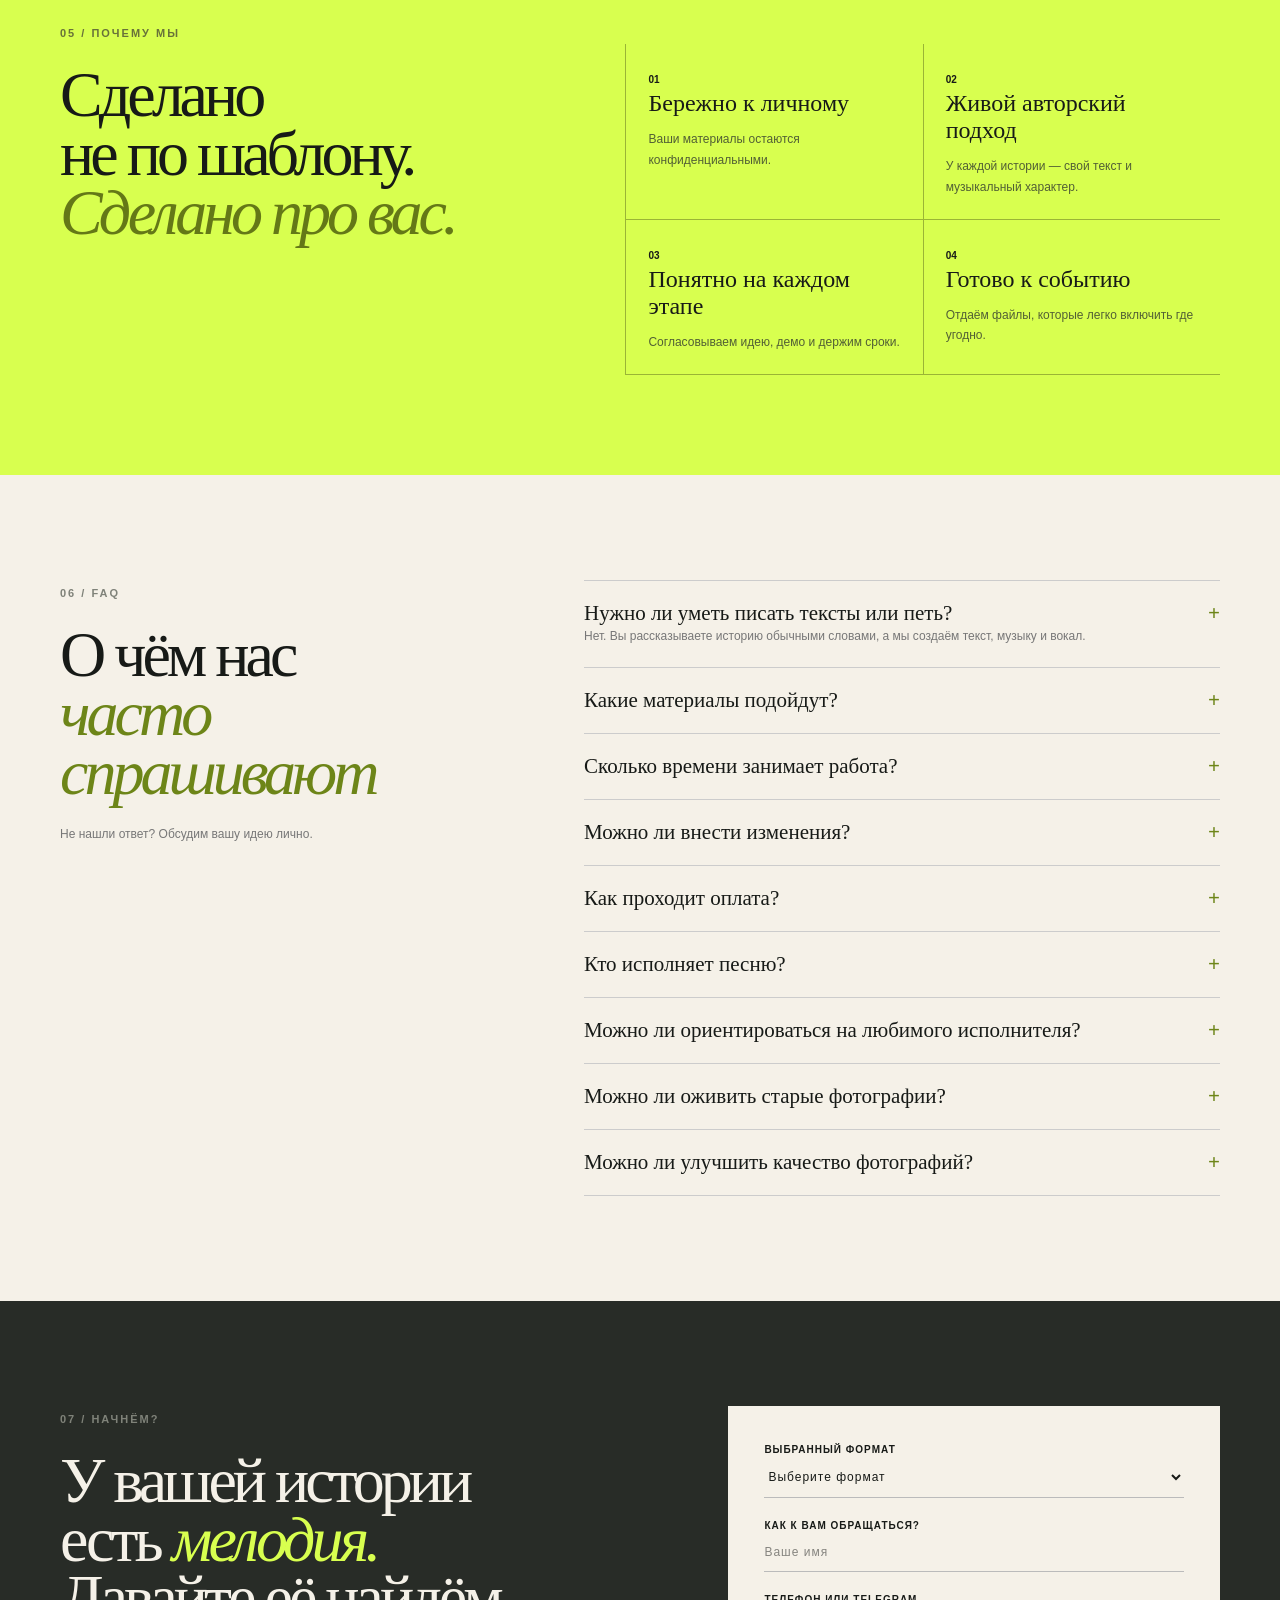
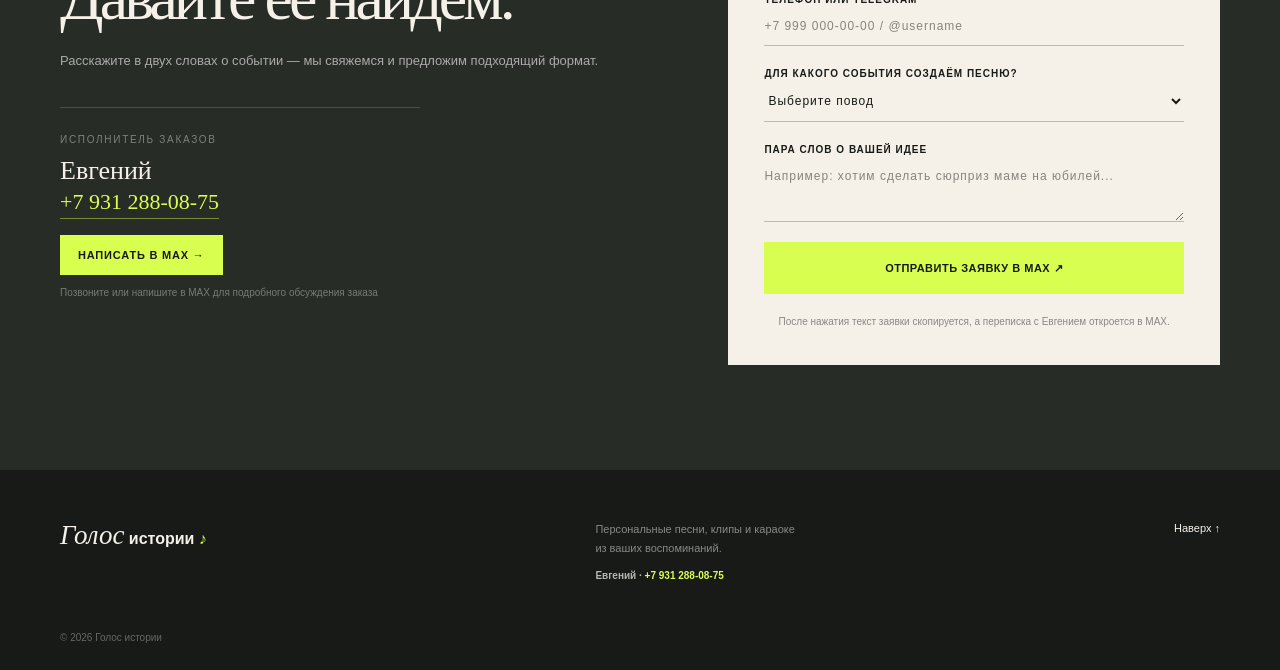
==== commit b414b6b2: "Update existing three starting prices in pricing and order form" ====
--- a/index.html
+++ b/index.html
@@ -15,7 +15,7 @@
   </script>
   <!-- /Yandex.Metrika counter -->
   <title>Песня на заказ и видеоподарок из фотографий — Голос истории</title>
-  <meta name="description" content="Создаём персональные песни, клипы и караоке-видео из ваших фотографий и воспоминаний. Авторский текст, музыка и вокал. Песня на заказ — от 2 000 ₽.">
+  <meta name="description" content="Создаём персональные песни, клипы и караоке-видео из ваших фотографий и воспоминаний. Авторский текст, музыка и вокал. Песня на заказ — от 1 500 ₽.">
   <meta name="robots" content="index,follow,max-image-preview:large,max-snippet:-1,max-video-preview:-1">
   <meta name="theme-color" content="#171a17">
   <link rel="canonical" href="https://evgen1008.github.io/KaraokeStudioPro-Pages/">
@@ -24,7 +24,7 @@
   <meta property="og:locale" content="ru_RU">
   <meta property="og:site_name" content="Голос истории">
   <meta property="og:title" content="Песня на заказ и видеоподарок — Голос истории">
-  <meta property="og:description" content="Персональная песня, клип и караоке-видео из ваших фотографий и воспоминаний. От 2 000 ₽.">
+  <meta property="og:description" content="Персональная песня, клип и караоке-видео из ваших фотографий и воспоминаний. От 1 500 ₽.">
   <meta property="og:url" content="https://evgen1008.github.io/KaraokeStudioPro-Pages/">
   <meta property="og:image" content="https://evgen1008.github.io/KaraokeStudioPro-Pages/portfolio-sample.jpg">
   <meta property="og:image:alt" content="Голос истории — персональные песни и видеоподарки">
@@ -70,8 +70,8 @@
         "offers": {
           "@type": "AggregateOffer",
           "priceCurrency": "RUB",
-          "lowPrice": "2000",
-          "highPrice": "7000",
+          "lowPrice": "1500",
+          "highPrice": "5000",
           "offerCount": "3"
         }
       }
@@ -81,7 +81,7 @@
 </head>
 <body>
 <noscript><div><img src="https://mc.yandex.ru/watch/112213235" style="position:absolute;left:-9999px" alt=""></div></noscript>
-<main><header class="nav shell"><a class="logo" href="#top"><i>Голос</i> истории <b>♪</b></a><nav><a href="#how">Как это работает</a><a href="#works">Примеры работ</a><a href="#services">Услуги</a><a href="#pricing">Цены</a><a href="#faq">Вопросы</a></nav><a class="navcta" href="#contact">Обсудить песню</a></header><section class="hero shell" id="top"><div class="heroCopy"><span class="kicker">— ВАША ИСТОРИЯ. ВАША ПЕСНЯ.</span><h1>Воспоминания,<br/>которые <em>звучат</em></h1><p>Создадим персональную песню и клип из ваших фото и видео. Музыка и вокал создаются с помощью ИИ, а каждая история получает индивидуальную концепцию и настроение.</p><div class="aiNote"><b>AI</b><span>Музыка и вокал создаются ИИ. Фотографии также можно бережно оживить: добавить мимику, движение и эффект камеры</span></div><div class="actions"><a class="btn" href="#contact">Создать свою песню ↗</a><a href="#occasions">▶   Посмотреть идеи</a></div><small>Более 120 историй уже стали песнями</small></div><div class="vinyl" aria-hidden="true"><div class="disc"><span>твоя<br/><b>история</b><small>♪</small></span></div><div class="wave">▂▄▆▃▇▅▂▆▄▇▃▅</div><blockquote>«Папа услышал первые строки — и просто обнял нас...»<small>— Мария, подарок на юбилей</small></blockquote></div></section><section class="paper" id="how"><div class="shell"><div class="heading"><div><span class="number">01 / ПРОЦЕСС</span><h2>От воспоминания<br/>до <em>мурашек</em></h2></div><p>Всё берём на себя — от первой идеи до готового видео. Вам остаётся только поделиться тем, что дорого.</p></div><div class="steps"><article><b>01</b><i>◌</i><h3>Знакомимся с историей</h3><p>Вы заполняете короткий бриф и присылаете фото, видео и важные детали.</p></article><article><b>02</b><i>✎</i><h3>Пишем песню</h3><p>Создаём текст, музыку и вокал. Согласовываем настроение и демо.</p></article><article><b>03</b><i>▶</i><h3>Собираем клип</h3><p>Превращаем материалы в цельную историю, синхронизированную с песней.</p></article><article><b>04</b><i>♫</i><h3>Добавляем караоке</h3><p>Готовим версию с текстом для общего исполнения на празднике.</p></article></div></div></section><section class="works" id="works"><div class="shell"><div class="heading dark"><div><span class="number">ПРЕЗЕНТАЦИЯ / РАБОТЫ</span><h2>Истории, которые<br/><em>обретают голос</em></h2></div><p>Несколько примеров того, как личные воспоминания могут превратиться в песню, клип и общий момент праздника.</p></div><div class="workGrid"><article class="workCard workBirthday"><div class="workCover"><span>РЕАЛЬНЫЙ ПРИМЕР / 01</span><button type="button" aria-label="Реальный пример">▶</button><div class="workWave">▂▄▇▃▆▂▅▇▄▂▆▃▇▅</div></div><div class="workInfo"><div><small>ЮБИЛЕЙ</small><h3>«Сердце нашей семьи»</h3></div><p>Семейные фотографии, любимые фразы и воспоминания детей складываются в тёплую песню-портрет.</p><div class="workAudio"><span>СЛУШАТЬ ПЕСНЮ</span><audio controls preload="metadata" src="heart-of-family.mp3">Ваш браузер не поддерживает аудио.</audio></div><dl><div><dt>НАСТРОЕНИЕ</dt><dd>Душевное, светлое</dd></div><div><dt>ФОРМАТ</dt><dd>Песня</dd></div></dl></div></article><article class="workCard workWedding"><div class="realVideo weddingVideo"><video controls preload="metadata"><source src="wedding-sample.mp4" type="video/mp4"/>Ваш браузер не поддерживает видео.</video><span>РЕАЛЬНЫЙ ПРИМЕР / 02</span></div><div class="workInfo"><div><small>ДЕНЬ РОЖДЕНИЯ</small><h3>«С днём рождения, сын!»</h3></div><p>Любимые фотографии и памятные моменты превращаются в яркий музыкальный видеоподарок сыну на день рождения.</p><dl><div><dt>НАСТРОЕНИЕ</dt><dd>Тёплое, праздничное</dd></div><div><dt>ФОРМАТ</dt><dd>Песня + клип</dd></div></dl></div></article><article class="workCard workReal"><div class="realVideo"><video controls preload="metadata" poster="portfolio-sample.jpg"><source src="portfolio-sample.mp4" type="video/mp4"/>Ваш браузер не поддерживает видео.</video><span>РЕАЛЬНЫЙ ПРИМЕР / 03</span></div><div class="workInfo"><div><small>КЛИП + КАРАОКЕ</small><h3>Песня, которую поют вместе</h3></div><p>Готовый образец клипа с караоке. Нажмите на видео, чтобы посмотреть работу и послушать песню.</p><dl><div><dt>ДЛИТЕЛЬНОСТЬ</dt><dd>3 минуты 12 секунд</dd></div><div><dt>ФОРМАТ</dt><dd>Клип + караоке</dd></div></dl></div></article></div><div class="worksFoot"><p><b>Все три карточки — реальные примеры работ.</b> Они показывают, как личная история может превратиться в песню, клип или караоке-видео.</p><a class="btn" href="#contact">Показать мою историю ↗</a></div></div></section><section class="services shell" id="services"><div class="heading dark"><div><span class="number">02 / ФОРМАТЫ</span><h2>Выберите звучание<br/><em>вашей истории</em></h2></div><p>Каждый формат можно адаптировать под вашу идею, событие и бюджет.</p></div><div class="cards"><article><label>ПЕСНЯ</label><h3>Личный саундтрек</h3><p>Авторский текст, музыка и вокал на основе вашей истории.</p><ul><li>Бриф и сценарная идея</li><li>Жанр и характер подачи по референсу</li><li>Песня до 4 минут</li><li>Раунд правок</li></ul><a href="#contact">Хочу песню →</a></article><article class="chosen"><label>ПЕСНЯ + КЛИП</label><mark>ВЫБИРАЮТ ЧАЩЕ</mark><h3>История в кадре</h3><p>Персональная песня и эмоциональный клип из ваших материалов.</p><ul><li>Всё из пакета «Песня»</li><li>Улучшение качества всего фотоматериала</li><li>Оживление 1, 2 фотографий с помощью ИИ</li><li>Монтаж, титры и цветокоррекция</li></ul><a href="#contact">Хочу клип →</a></article><article><label>ПОЛНЫЙ ПРАЗДНИК</label><h3>Споём вместе</h3><p>Песня, клип и караоке-версия для вашего события.</p><ul><li>Всё из пакета «Песня + клип»</li><li>Караоке-видео</li><li>Версия без вокала</li></ul><a href="#contact">Хочу всё →</a></article></div></section><section class="pricing paper" id="pricing"><div class="shell"><div class="heading"><div><span class="number">03 / ЦЕНЫ И ОПЛАТА</span><h2>Понятная стоимость.<br/><em>Ценная история.</em></h2></div><p>Выберите основу — финальную стоимость подтвердим до начала работы. Никаких неожиданных доплат.</p></div><div class="priceGrid"><article><span>01 / ПЕСНЯ</span><h3>Личный саундтрек</h3><div class="price">от 2 000 ₽</div><p>Авторский текст, музыка и вокал. Готовая песня в цифровом формате. 2–3 варианта звучания.</p><a href="#contact" data-plan="Личный саундтрек — от 2 000 ₽">Выбрать этот формат →</a></article><article class="priceMain"><span>02 / ПЕСНЯ + КЛИП</span><mark>ПОПУЛЯРНЫЙ</mark><h3>История в кадре</h3><div class="price">5 000 ₽</div><p>Персональная песня и клип из ваших фотографий и видеоматериалов.</p><a href="#contact" data-plan="История в кадре — 5 000 ₽">Выбрать этот формат →</a></article><article><span>03 / ПОЛНЫЙ ПРАЗДНИК</span><h3>Споём вместе</h3><div class="price">7 000 ₽</div><p>Песня, клип, караоке-видео и отдельная инструментальная версия.</p><a href="#contact" data-plan="Споём вместе — 7 000 ₽">Выбрать этот формат →</a></article></div><div class="payMethods"><div class="payTitle"><span class="number">СПОСОБЫ ОПЛАТЫ</span><h3>Как удобно вам</h3><p>После согласования деталей заказа мы направим выбранный способ оплаты.</p></div><article><i class="qrMini">▦</i><div><b>Оплата через СБП</b><p>Выберите свой банк и подтвердите перевод. Перед оплатой обязательно проверьте имя получателя.</p><a class="payPhone" href="https://c2c.cbrpay.ru/BS1I003VVVKHDC1O87EBNMRV25IAQJI3" target="_blank" rel="noopener noreferrer" id="sbpPayLink">Оплатить через СБП →</a></div></article></div><div class="payment"><div><b>50%</b><span>Предоплата</span><p>Фиксирует стоимость и дату начала работы.</p></div><i>→</i><div><b>Согласование</b><span>Демо и правки</span><p>Показываем промежуточный результат и учитываем комментарии.</p></div><i>→</i><div><b>50%</b><span>Финальная оплата</span><p>После согласования, перед передачей готовых файлов.</p></div></div><p class="priceNote">Срочное изготовление, дополнительный хронометраж и сложная реставрация архивных материалов рассчитываются отдельно — только после вашего согласия.</p></div></section><section class="paper occasions" id="occasions"><div class="shell"><span class="number">04 / ПОВОДЫ</span><h2>Для моментов, которые <em>важны</em></h2><div class="occasionList"><article><b>01</b><h3>День рождения</h3><p>Песня-портрет из любимых кадров, шуток и важных моментов.</p><i>↗</i></article><article><b>02</b><h3>Свадьба</h3><p>История пары — от первой встречи до главного «да» — в музыке и видео.</p><i>↗</i></article><article><b>03</b><h3>Юбилей</h3><p>Тёплая музыкальная биография, которую хочется пересматривать всей семьёй.</p><i>↗</i></article><article><b>04</b><h3>Подарок</h3><p>Не вещь, а чувство: личная песня для человека, у которого всё есть.</p><i>↗</i></article><article><b>05</b><h3>Семейная история</h3><p>Архивные кадры становятся бережной семейной реликвией.</p><i>↗</i></article></div></div></section><section class="karaoke shell"><div class="screen"><span>СЕЙЧАС ЗВУЧИТ</span><div><small>И СКОЛЬКО БЫ НИ БЫЛО ДОРОГ,</small><strong>мы снова рядом</strong><small>КОГДА ЗВУЧИТ ЗНАКОМЫЙ ГОЛОС...</small></div><footer>━━━━━━━━━━━━━━ 02:18 / 03:42</footer></div><div><span class="number">04 / КАРАОКЕ</span><h2>Не просто слушать.<br/><em>Петь вместе.</em></h2><p>Добавим профессиональную караоке-версию: синхронный текст, инструментальную дорожку и красивый видеоряд.</p><ul><li><b>Точный тайминг</b>Слова подсвечиваются в нужный момент</li><li><b>Удобный формат</b>Запустится на телевизоре или проекторе</li><li><b>Общий финал</b>Эмоция, которая объединит всех гостей</li></ul><a class="btn" href="#contact">Добавить караоке ↗</a></div></section><section class="lime"><div class="shell"><span class="number">05 / ПОЧЕМУ МЫ</span><div class="benefits"><h2>Сделано<br/>не по шаблону.<br/><em>Сделано про вас.</em></h2><div><article><b>01</b><h3>Бережно к личному</h3><p>Ваши материалы остаются конфиденциальными.</p></article><article><b>02</b><h3>Живой авторский подход</h3><p>У каждой истории — свой текст и музыкальный характер.</p></article><article><b>03</b><h3>Понятно на каждом этапе</h3><p>Согласовываем идею, демо и держим сроки.</p></article><article><b>04</b><h3>Готово к событию</h3><p>Отдаём файлы, которые легко включить где угодно.</p></article></div></div></div></section><section class="paper faq shell" id="faq"><div><span class="number">06 / FAQ</span><h2>О чём нас<br/><em>часто спрашивают</em></h2><p>Не нашли ответ? Обсудим вашу идею лично.</p></div><div><details open=""><summary>Нужно ли уметь писать тексты или петь? <b>+</b></summary><p>Нет. Вы рассказываете историю обычными словами, а мы создаём текст, музыку и вокал.</p></details><details><summary>Какие материалы подойдут? <b>+</b></summary><p>Фото, видео, голосовые сообщения, даты, фразы и любые важные детали.</p></details><details><summary>Сколько времени занимает работа? <b>+</b></summary><p>Обычно 7–14 дней — в зависимости от формата и объёма материалов.</p></details><details><summary>Можно ли внести изменения? <b>+</b></summary><p>Да. Вы услышите демо и сможете оставить комментарии до финальной версии.</p></details><details><summary>Как проходит оплата? <b>+</b></summary><p>После согласования заказа можно оплатить через СБП. Работа начинается после поступления предоплаты 50%. Оставшаяся сумма оплачивается после согласования результата, перед передачей финальных файлов.</p></details><details><summary>Кто исполняет песню? <b>+</b></summary><p>Музыка и вокал создаются с помощью искусственного интеллекта по индивидуально подготовленной концепции. Мы подбираем стиль, настроение и характер голоса под вашу историю.</p></details><details><summary>Можно ли ориентироваться на любимого исполнителя? <b>+</b></summary><p>Да. Известного исполнителя можно указать как творческий ориентир: мы учтём близкий жанр, эпоху, темп, инструменты, энергетику и общий характер подачи. При этом не копируем конкретный голос или точную узнаваемую манеру — песня останется оригинальной.</p></details><details><summary>Можно ли оживить старые фотографии? <b>+</b></summary><p>Да. С помощью ИИ можно добавить фотографии лёгкое естественное движение, мимику и эффект движения камеры. Возможность и стиль анимации согласуем заранее, чтобы сохранить бережное отношение к оригиналу.</p></details><details><summary>Можно ли улучшить качество фотографий? <b>+</b></summary><p>Да. Весь фотоматериал может быть обработан: повысим чёткость и разрешение, уберём шум и мелкие дефекты, скорректируем цвет и контраст. Степень обработки согласуем, чтобы лица и важные детали сохранили естественный вид.</p></details></div></section><!-- Блок отзывов подготовлен и остаётся скрытым до появления настоящих отзывов. --><section class="reviews paper" id="reviews" hidden aria-labelledby="reviews-title"><div class="shell"><div class="heading"><div><span class="number">ОТЗЫВЫ КЛИЕНТОВ</span><h2 id="reviews-title">Истории тех,<br/>кто уже <em>услышал своё</em></h2></div><p>Только настоящие впечатления заказчиков и их близких.</p></div><div class="reviewGrid" aria-live="polite"></div></div></section><section class="contact" id="contact"><div class="shell contactGrid"><div><span class="number">07 / НАЧНЁМ?</span><h2>У вашей истории<br/>есть <em>мелодия.</em><br/>Давайте её найдём.</h2><p>Расскажите в двух словах о событии — мы свяжемся и предложим подходящий формат.</p><div class="contactPerson"><span>ИСПОЛНИТЕЛЬ ЗАКАЗОВ</span><b>Евгений</b><a href="tel:+79312880875">+7 931 288-08-75</a><a class="maxContact" href="https://max.ru/u/f9LHodD0cOI10yokd2uFEhbuRlQbrvPo8f5UNcX7BkbQFvby5cihurAZTSA" target="_blank" rel="noreferrer">Написать в MAX →</a><small>Позвоните или напишите в MAX для подробного обсуждения заказа</small></div></div><form id="orderForm"><label>Выбранный формат<select name="plan" required><option value="" disabled selected>Выберите формат</option><option>Личный саундтрек — от 2 000 ₽</option><option>История в кадре — 5 000 ₽</option><option>Споём вместе — 7 000 ₽</option></select></label><label>Как к вам обращаться?<input name="customerName" required autocomplete="name" placeholder="Ваше имя"/></label><label>Телефон или Telegram<input name="contact" type="tel" required autocomplete="tel" placeholder="+7 999 000-00-00 / @username"/></label><label>Для какого события создаём песню?<select name="occasion" required><option value="" disabled selected>Выберите повод</option><option>День рождения</option><option>Свадьба</option><option>Юбилей</option><option>Подарок</option><option>Семейная история</option></select></label><label>Пара слов о вашей идее<textarea name="idea" placeholder="Например: хотим сделать сюрприз маме на юбилей..."></textarea></label><p class="formError" role="alert" hidden></p><button class="btn" type="submit">Отправить заявку в MAX ↗</button><small>После нажатия текст заявки скопируется, а переписка с Евгением откроется в MAX.</small></form></div></section><footer class="siteFooter shell"><a class="logo" href="#top"><i>Голос</i> истории <b>♪</b></a><p>Персональные песни, клипы и караоке<br/>из ваших воспоминаний.<br/><strong>Евгений · <a href="tel:+79312880875">+7 931 288-08-75</a></strong></p><a href="#top">Наверх ↑</a><small>© 2026 Голос истории</small></footer></main>
+<main><header class="nav shell"><a class="logo" href="#top"><i>Голос</i> истории <b>♪</b></a><nav><a href="#how">Как это работает</a><a href="#works">Примеры работ</a><a href="#services">Услуги</a><a href="#pricing">Цены</a><a href="#faq">Вопросы</a></nav><a class="navcta" href="#contact">Обсудить песню</a></header><section class="hero shell" id="top"><div class="heroCopy"><span class="kicker">— ВАША ИСТОРИЯ. ВАША ПЕСНЯ.</span><h1>Воспоминания,<br/>которые <em>звучат</em></h1><p>Создадим персональную песню и клип из ваших фото и видео. Музыка и вокал создаются с помощью ИИ, а каждая история получает индивидуальную концепцию и настроение.</p><div class="aiNote"><b>AI</b><span>Музыка и вокал создаются ИИ. Фотографии также можно бережно оживить: добавить мимику, движение и эффект камеры</span></div><div class="actions"><a class="btn" href="#contact">Создать свою песню ↗</a><a href="#occasions">▶   Посмотреть идеи</a></div><small>Более 120 историй уже стали песнями</small></div><div class="vinyl" aria-hidden="true"><div class="disc"><span>твоя<br/><b>история</b><small>♪</small></span></div><div class="wave">▂▄▆▃▇▅▂▆▄▇▃▅</div><blockquote>«Папа услышал первые строки — и просто обнял нас...»<small>— Мария, подарок на юбилей</small></blockquote></div></section><section class="paper" id="how"><div class="shell"><div class="heading"><div><span class="number">01 / ПРОЦЕСС</span><h2>От воспоминания<br/>до <em>мурашек</em></h2></div><p>Всё берём на себя — от первой идеи до готового видео. Вам остаётся только поделиться тем, что дорого.</p></div><div class="steps"><article><b>01</b><i>◌</i><h3>Знакомимся с историей</h3><p>Вы заполняете короткий бриф и присылаете фото, видео и важные детали.</p></article><article><b>02</b><i>✎</i><h3>Пишем песню</h3><p>Создаём текст, музыку и вокал. Согласовываем настроение и демо.</p></article><article><b>03</b><i>▶</i><h3>Собираем клип</h3><p>Превращаем материалы в цельную историю, синхронизированную с песней.</p></article><article><b>04</b><i>♫</i><h3>Добавляем караоке</h3><p>Готовим версию с текстом для общего исполнения на празднике.</p></article></div></div></section><section class="works" id="works"><div class="shell"><div class="heading dark"><div><span class="number">ПРЕЗЕНТАЦИЯ / РАБОТЫ</span><h2>Истории, которые<br/><em>обретают голос</em></h2></div><p>Несколько примеров того, как личные воспоминания могут превратиться в песню, клип и общий момент праздника.</p></div><div class="workGrid"><article class="workCard workBirthday"><div class="workCover"><span>РЕАЛЬНЫЙ ПРИМЕР / 01</span><button type="button" aria-label="Реальный пример">▶</button><div class="workWave">▂▄▇▃▆▂▅▇▄▂▆▃▇▅</div></div><div class="workInfo"><div><small>ЮБИЛЕЙ</small><h3>«Сердце нашей семьи»</h3></div><p>Семейные фотографии, любимые фразы и воспоминания детей складываются в тёплую песню-портрет.</p><div class="workAudio"><span>СЛУШАТЬ ПЕСНЮ</span><audio controls preload="metadata" src="heart-of-family.mp3">Ваш браузер не поддерживает аудио.</audio></div><dl><div><dt>НАСТРОЕНИЕ</dt><dd>Душевное, светлое</dd></div><div><dt>ФОРМАТ</dt><dd>Песня</dd></div></dl></div></article><article class="workCard workWedding"><div class="realVideo weddingVideo"><video controls preload="metadata"><source src="wedding-sample.mp4" type="video/mp4"/>Ваш браузер не поддерживает видео.</video><span>РЕАЛЬНЫЙ ПРИМЕР / 02</span></div><div class="workInfo"><div><small>ДЕНЬ РОЖДЕНИЯ</small><h3>«С днём рождения, сын!»</h3></div><p>Любимые фотографии и памятные моменты превращаются в яркий музыкальный видеоподарок сыну на день рождения.</p><dl><div><dt>НАСТРОЕНИЕ</dt><dd>Тёплое, праздничное</dd></div><div><dt>ФОРМАТ</dt><dd>Песня + клип</dd></div></dl></div></article><article class="workCard workReal"><div class="realVideo"><video controls preload="metadata" poster="portfolio-sample.jpg"><source src="portfolio-sample.mp4" type="video/mp4"/>Ваш браузер не поддерживает видео.</video><span>РЕАЛЬНЫЙ ПРИМЕР / 03</span></div><div class="workInfo"><div><small>КЛИП + КАРАОКЕ</small><h3>Песня, которую поют вместе</h3></div><p>Готовый образец клипа с караоке. Нажмите на видео, чтобы посмотреть работу и послушать песню.</p><dl><div><dt>ДЛИТЕЛЬНОСТЬ</dt><dd>3 минуты 12 секунд</dd></div><div><dt>ФОРМАТ</dt><dd>Клип + караоке</dd></div></dl></div></article></div><div class="worksFoot"><p><b>Все три карточки — реальные примеры работ.</b> Они показывают, как личная история может превратиться в песню, клип или караоке-видео.</p><a class="btn" href="#contact">Показать мою историю ↗</a></div></div></section><section class="services shell" id="services"><div class="heading dark"><div><span class="number">02 / ФОРМАТЫ</span><h2>Выберите звучание<br/><em>вашей истории</em></h2></div><p>Каждый формат можно адаптировать под вашу идею, событие и бюджет.</p></div><div class="cards"><article><label>ПЕСНЯ</label><h3>Личный саундтрек</h3><p>Авторский текст, музыка и вокал на основе вашей истории.</p><ul><li>Бриф и сценарная идея</li><li>Жанр и характер подачи по референсу</li><li>Песня до 4 минут</li><li>Раунд правок</li></ul><a href="#contact">Хочу песню →</a></article><article class="chosen"><label>ПЕСНЯ + КЛИП</label><mark>ВЫБИРАЮТ ЧАЩЕ</mark><h3>История в кадре</h3><p>Персональная песня и эмоциональный клип из ваших материалов.</p><ul><li>Всё из пакета «Песня»</li><li>Улучшение качества всего фотоматериала</li><li>Оживление 1, 2 фотографий с помощью ИИ</li><li>Монтаж, титры и цветокоррекция</li></ul><a href="#contact">Хочу клип →</a></article><article><label>ПОЛНЫЙ ПРАЗДНИК</label><h3>Споём вместе</h3><p>Песня, клип и караоке-версия для вашего события.</p><ul><li>Всё из пакета «Песня + клип»</li><li>Караоке-видео</li><li>Версия без вокала</li></ul><a href="#contact">Хочу всё →</a></article></div></section><section class="pricing paper" id="pricing"><div class="shell"><div class="heading"><div><span class="number">03 / ЦЕНЫ И ОПЛАТА</span><h2>Понятная стоимость.<br/><em>Ценная история.</em></h2></div><p>Выберите основу — финальную стоимость подтвердим до начала работы. Никаких неожиданных доплат.</p></div><div class="priceGrid"><article><span>01 / ПЕСНЯ</span><h3>Личный саундтрек</h3><div class="price">от 1 500 ₽</div><p>Авторский текст, музыка и вокал. Готовая песня в цифровом формате. 2–3 варианта звучания.</p><a href="#contact" data-plan="Личный саундтрек — от 1 500 ₽">Выбрать этот формат →</a></article><article class="priceMain"><span>02 / ПЕСНЯ + КЛИП</span><mark>ПОПУЛЯРНЫЙ</mark><h3>История в кадре</h3><div class="price">от 3 000 ₽</div><p>Персональная песня и клип из ваших фотографий и видеоматериалов.</p><a href="#contact" data-plan="История в кадре — от 3 000 ₽">Выбрать этот формат →</a></article><article><span>03 / ПОЛНЫЙ ПРАЗДНИК</span><h3>Споём вместе</h3><div class="price">от 5 000 ₽</div><p>Песня, клип, караоке-видео и отдельная инструментальная версия.</p><a href="#contact" data-plan="Споём вместе — от 5 000 ₽">Выбрать этот формат →</a></article></div><div class="payMethods"><div class="payTitle"><span class="number">СПОСОБЫ ОПЛАТЫ</span><h3>Как удобно вам</h3><p>После согласования деталей заказа мы направим выбранный способ оплаты.</p></div><article><i class="qrMini">▦</i><div><b>Оплата через СБП</b><p>Выберите свой банк и подтвердите перевод. Перед оплатой обязательно проверьте имя получателя.</p><a class="payPhone" href="https://c2c.cbrpay.ru/BS1I003VVVKHDC1O87EBNMRV25IAQJI3" target="_blank" rel="noopener noreferrer" id="sbpPayLink">Оплатить через СБП →</a></div></article></div><div class="payment"><div><b>50%</b><span>Предоплата</span><p>Фиксирует стоимость и дату начала работы.</p></div><i>→</i><div><b>Согласование</b><span>Демо и правки</span><p>Показываем промежуточный результат и учитываем комментарии.</p></div><i>→</i><div><b>50%</b><span>Финальная оплата</span><p>После согласования, перед передачей готовых файлов.</p></div></div><p class="priceNote">Срочное изготовление, дополнительный хронометраж и сложная реставрация архивных материалов рассчитываются отдельно — только после вашего согласия.</p></div></section><section class="paper occasions" id="occasions"><div class="shell"><span class="number">04 / ПОВОДЫ</span><h2>Для моментов, которые <em>важны</em></h2><div class="occasionList"><article><b>01</b><h3>День рождения</h3><p>Песня-портрет из любимых кадров, шуток и важных моментов.</p><i>↗</i></article><article><b>02</b><h3>Свадьба</h3><p>История пары — от первой встречи до главного «да» — в музыке и видео.</p><i>↗</i></article><article><b>03</b><h3>Юбилей</h3><p>Тёплая музыкальная биография, которую хочется пересматривать всей семьёй.</p><i>↗</i></article><article><b>04</b><h3>Подарок</h3><p>Не вещь, а чувство: личная песня для человека, у которого всё есть.</p><i>↗</i></article><article><b>05</b><h3>Семейная история</h3><p>Архивные кадры становятся бережной семейной реликвией.</p><i>↗</i></article></div></div></section><section class="karaoke shell"><div class="screen"><span>СЕЙЧАС ЗВУЧИТ</span><div><small>И СКОЛЬКО БЫ НИ БЫЛО ДОРОГ,</small><strong>мы снова рядом</strong><small>КОГДА ЗВУЧИТ ЗНАКОМЫЙ ГОЛОС...</small></div><footer>━━━━━━━━━━━━━━ 02:18 / 03:42</footer></div><div><span class="number">04 / КАРАОКЕ</span><h2>Не просто слушать.<br/><em>Петь вместе.</em></h2><p>Добавим профессиональную караоке-версию: синхронный текст, инструментальную дорожку и красивый видеоряд.</p><ul><li><b>Точный тайминг</b>Слова подсвечиваются в нужный момент</li><li><b>Удобный формат</b>Запустится на телевизоре или проекторе</li><li><b>Общий финал</b>Эмоция, которая объединит всех гостей</li></ul><a class="btn" href="#contact">Добавить караоке ↗</a></div></section><section class="lime"><div class="shell"><span class="number">05 / ПОЧЕМУ МЫ</span><div class="benefits"><h2>Сделано<br/>не по шаблону.<br/><em>Сделано про вас.</em></h2><div><article><b>01</b><h3>Бережно к личному</h3><p>Ваши материалы остаются конфиденциальными.</p></article><article><b>02</b><h3>Живой авторский подход</h3><p>У каждой истории — свой текст и музыкальный характер.</p></article><article><b>03</b><h3>Понятно на каждом этапе</h3><p>Согласовываем идею, демо и держим сроки.</p></article><article><b>04</b><h3>Готово к событию</h3><p>Отдаём файлы, которые легко включить где угодно.</p></article></div></div></div></section><section class="paper faq shell" id="faq"><div><span class="number">06 / FAQ</span><h2>О чём нас<br/><em>часто спрашивают</em></h2><p>Не нашли ответ? Обсудим вашу идею лично.</p></div><div><details open=""><summary>Нужно ли уметь писать тексты или петь? <b>+</b></summary><p>Нет. Вы рассказываете историю обычными словами, а мы создаём текст, музыку и вокал.</p></details><details><summary>Какие материалы подойдут? <b>+</b></summary><p>Фото, видео, голосовые сообщения, даты, фразы и любые важные детали.</p></details><details><summary>Сколько времени занимает работа? <b>+</b></summary><p>Обычно 7–14 дней — в зависимости от формата и объёма материалов.</p></details><details><summary>Можно ли внести изменения? <b>+</b></summary><p>Да. Вы услышите демо и сможете оставить комментарии до финальной версии.</p></details><details><summary>Как проходит оплата? <b>+</b></summary><p>После согласования заказа можно оплатить через СБП. Работа начинается после поступления предоплаты 50%. Оставшаяся сумма оплачивается после согласования результата, перед передачей финальных файлов.</p></details><details><summary>Кто исполняет песню? <b>+</b></summary><p>Музыка и вокал создаются с помощью искусственного интеллекта по индивидуально подготовленной концепции. Мы подбираем стиль, настроение и характер голоса под вашу историю.</p></details><details><summary>Можно ли ориентироваться на любимого исполнителя? <b>+</b></summary><p>Да. Известного исполнителя можно указать как творческий ориентир: мы учтём близкий жанр, эпоху, темп, инструменты, энергетику и общий характер подачи. При этом не копируем конкретный голос или точную узнаваемую манеру — песня останется оригинальной.</p></details><details><summary>Можно ли оживить старые фотографии? <b>+</b></summary><p>Да. С помощью ИИ можно добавить фотографии лёгкое естественное движение, мимику и эффект движения камеры. Возможность и стиль анимации согласуем заранее, чтобы сохранить бережное отношение к оригиналу.</p></details><details><summary>Можно ли улучшить качество фотографий? <b>+</b></summary><p>Да. Весь фотоматериал может быть обработан: повысим чёткость и разрешение, уберём шум и мелкие дефекты, скорректируем цвет и контраст. Степень обработки согласуем, чтобы лица и важные детали сохранили естественный вид.</p></details></div></section><!-- Блок отзывов подготовлен и остаётся скрытым до появления настоящих отзывов. --><section class="reviews paper" id="reviews" hidden aria-labelledby="reviews-title"><div class="shell"><div class="heading"><div><span class="number">ОТЗЫВЫ КЛИЕНТОВ</span><h2 id="reviews-title">Истории тех,<br/>кто уже <em>услышал своё</em></h2></div><p>Только настоящие впечатления заказчиков и их близких.</p></div><div class="reviewGrid" aria-live="polite"></div></div></section><section class="contact" id="contact"><div class="shell contactGrid"><div><span class="number">07 / НАЧНЁМ?</span><h2>У вашей истории<br/>есть <em>мелодия.</em><br/>Давайте её найдём.</h2><p>Расскажите в двух словах о событии — мы свяжемся и предложим подходящий формат.</p><div class="contactPerson"><span>ИСПОЛНИТЕЛЬ ЗАКАЗОВ</span><b>Евгений</b><a href="tel:+79312880875">+7 931 288-08-75</a><a class="maxContact" href="https://max.ru/u/f9LHodD0cOI10yokd2uFEhbuRlQbrvPo8f5UNcX7BkbQFvby5cihurAZTSA" target="_blank" rel="noreferrer">Написать в MAX →</a><small>Позвоните или напишите в MAX для подробного обсуждения заказа</small></div></div><form id="orderForm"><label>Выбранный формат<select name="plan" required><option value="" disabled selected>Выберите формат</option><option>Личный саундтрек — от 1 500 ₽</option><option>История в кадре — от 3 000 ₽</option><option>Споём вместе — от 5 000 ₽</option></select></label><label>Как к вам обращаться?<input name="customerName" required autocomplete="name" placeholder="Ваше имя"/></label><label>Телефон или Telegram<input name="contact" type="tel" required autocomplete="tel" placeholder="+7 999 000-00-00 / @username"/></label><label>Для какого события создаём песню?<select name="occasion" required><option value="" disabled selected>Выберите повод</option><option>День рождения</option><option>Свадьба</option><option>Юбилей</option><option>Подарок</option><option>Семейная история</option></select></label><label>Пара слов о вашей идее<textarea name="idea" placeholder="Например: хотим сделать сюрприз маме на юбилей..."></textarea></label><p class="formError" role="alert" hidden></p><button class="btn" type="submit">Отправить заявку в MAX ↗</button><small>После нажатия текст заявки скопируется, а переписка с Евгением откроется в MAX.</small></form></div></section><footer class="siteFooter shell"><a class="logo" href="#top"><i>Голос</i> истории <b>♪</b></a><p>Персональные песни, клипы и караоке<br/>из ваших воспоминаний.<br/><strong>Евгений · <a href="tel:+79312880875">+7 931 288-08-75</a></strong></p><a href="#top">Наверх ↑</a><small>© 2026 Голос истории</small></footer></main>
 <script>
 if ('scrollRestoration' in history) history.scrollRestoration = 'manual';
 function resetPagePosition() {
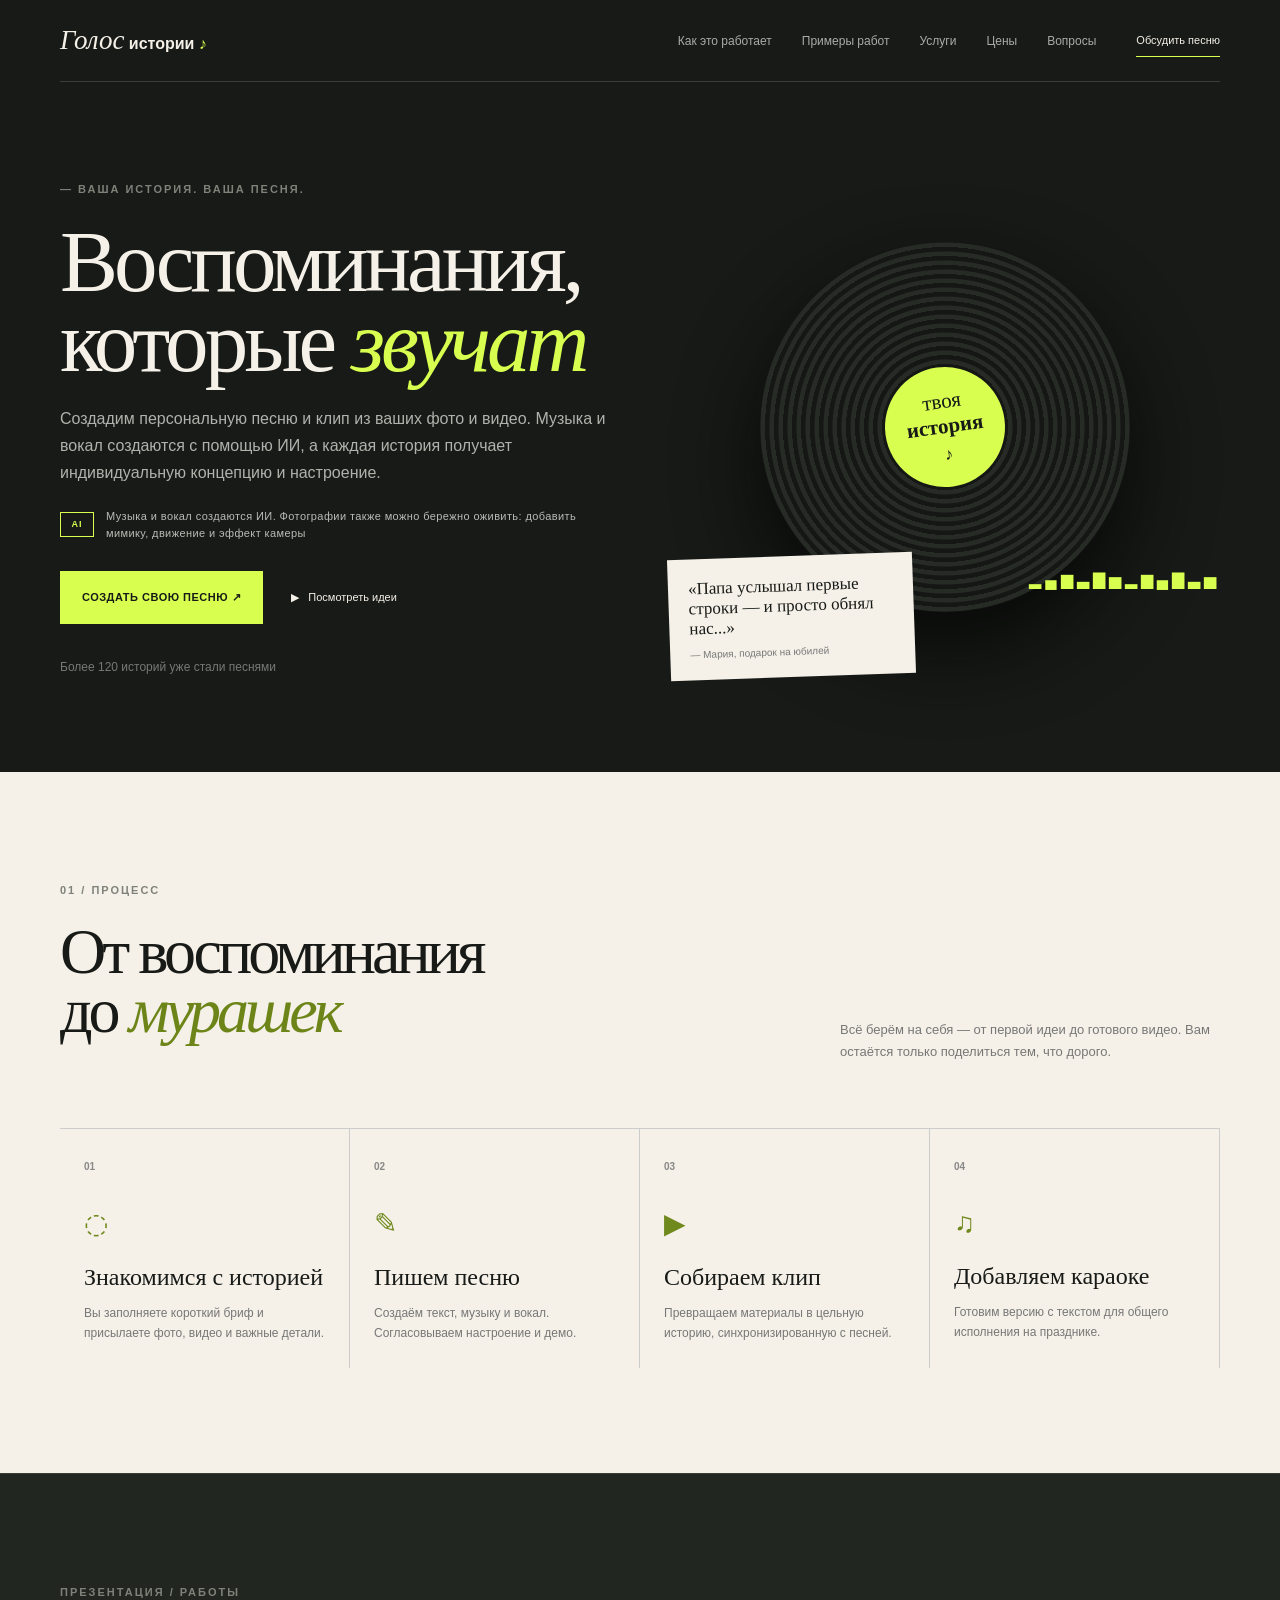
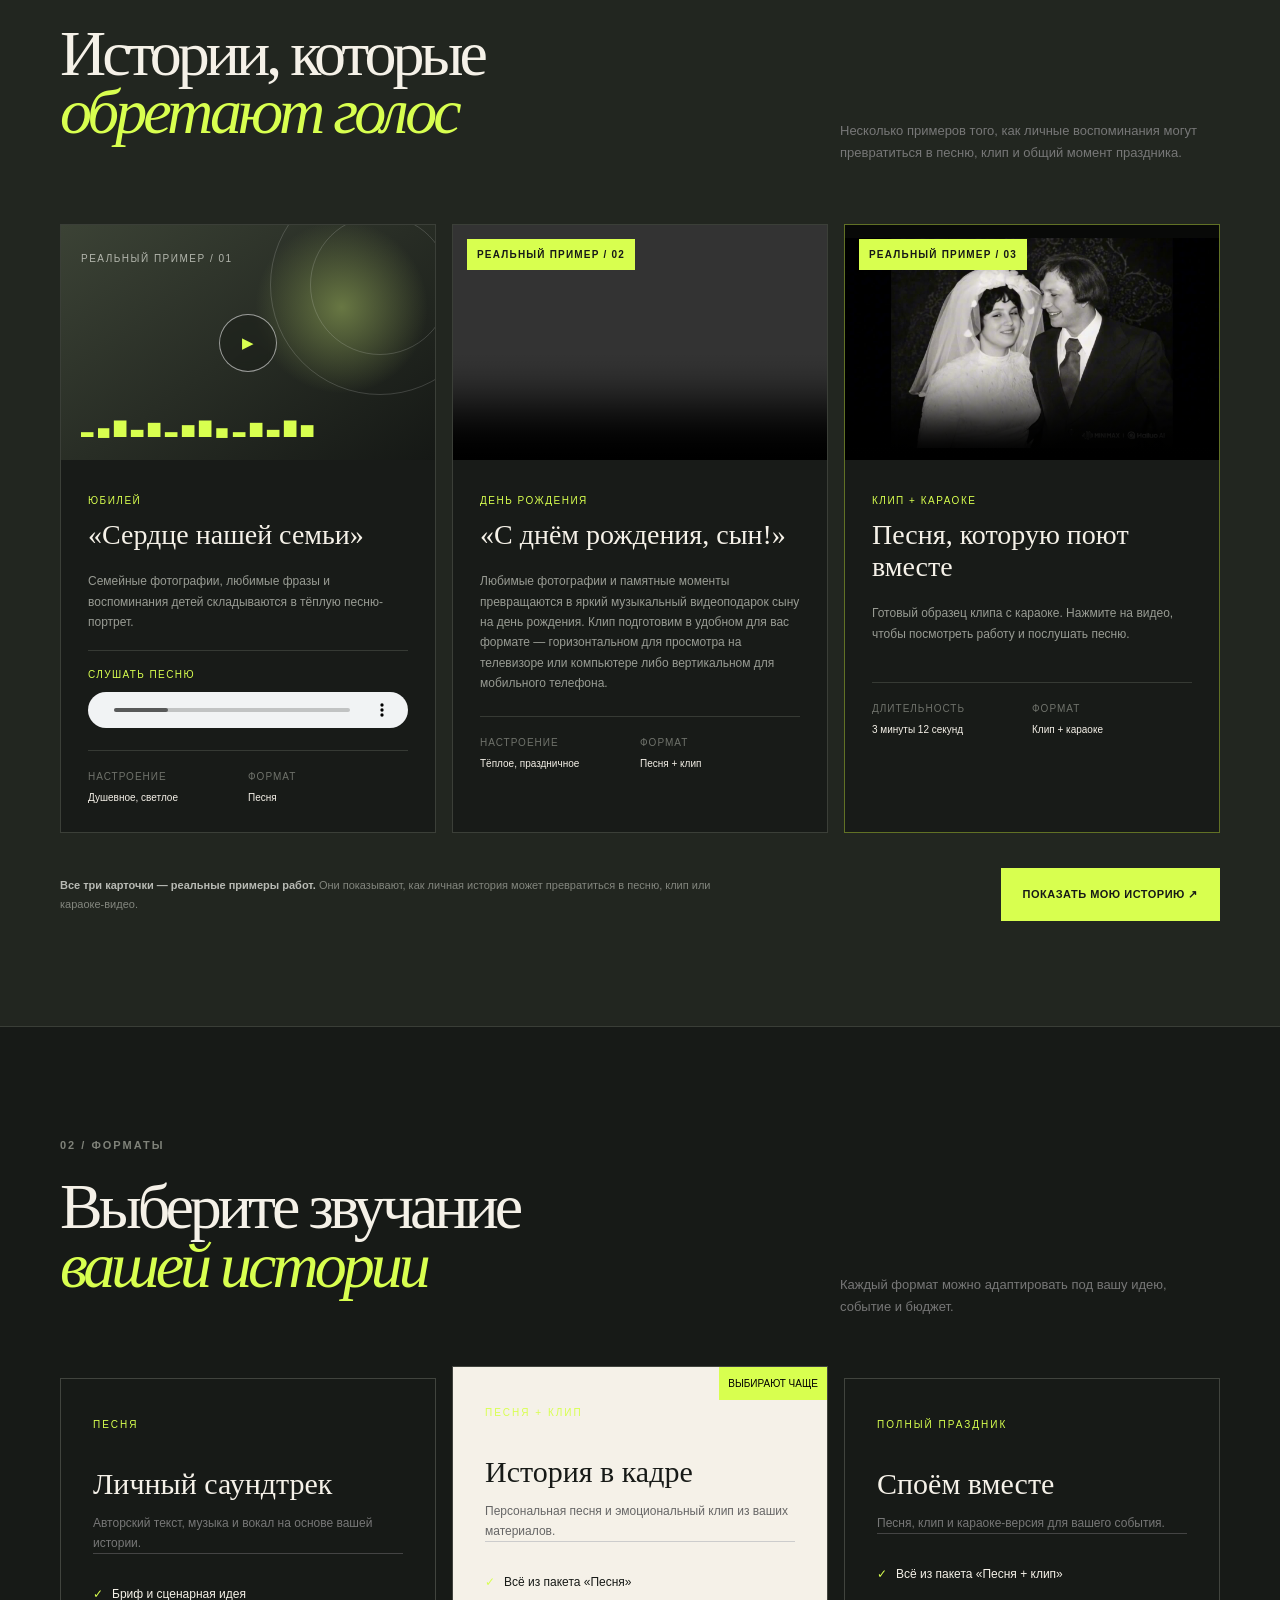
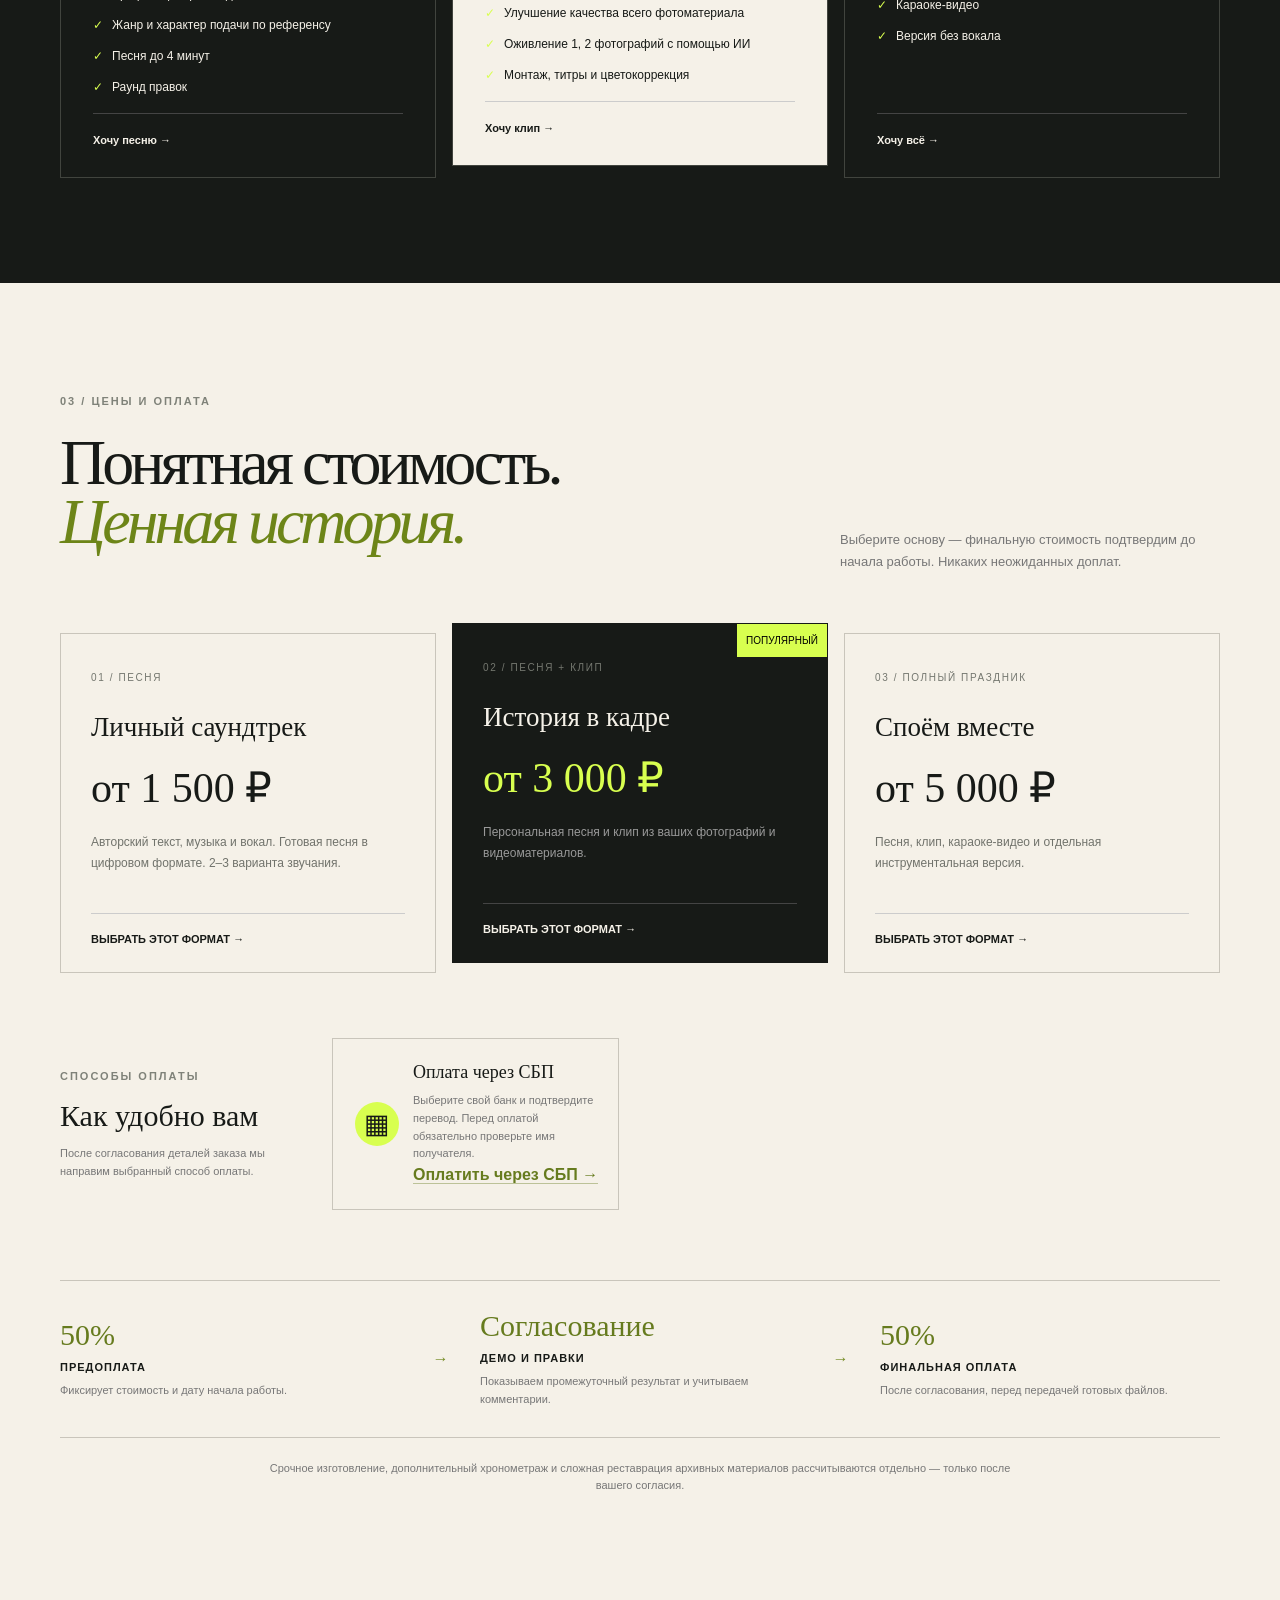
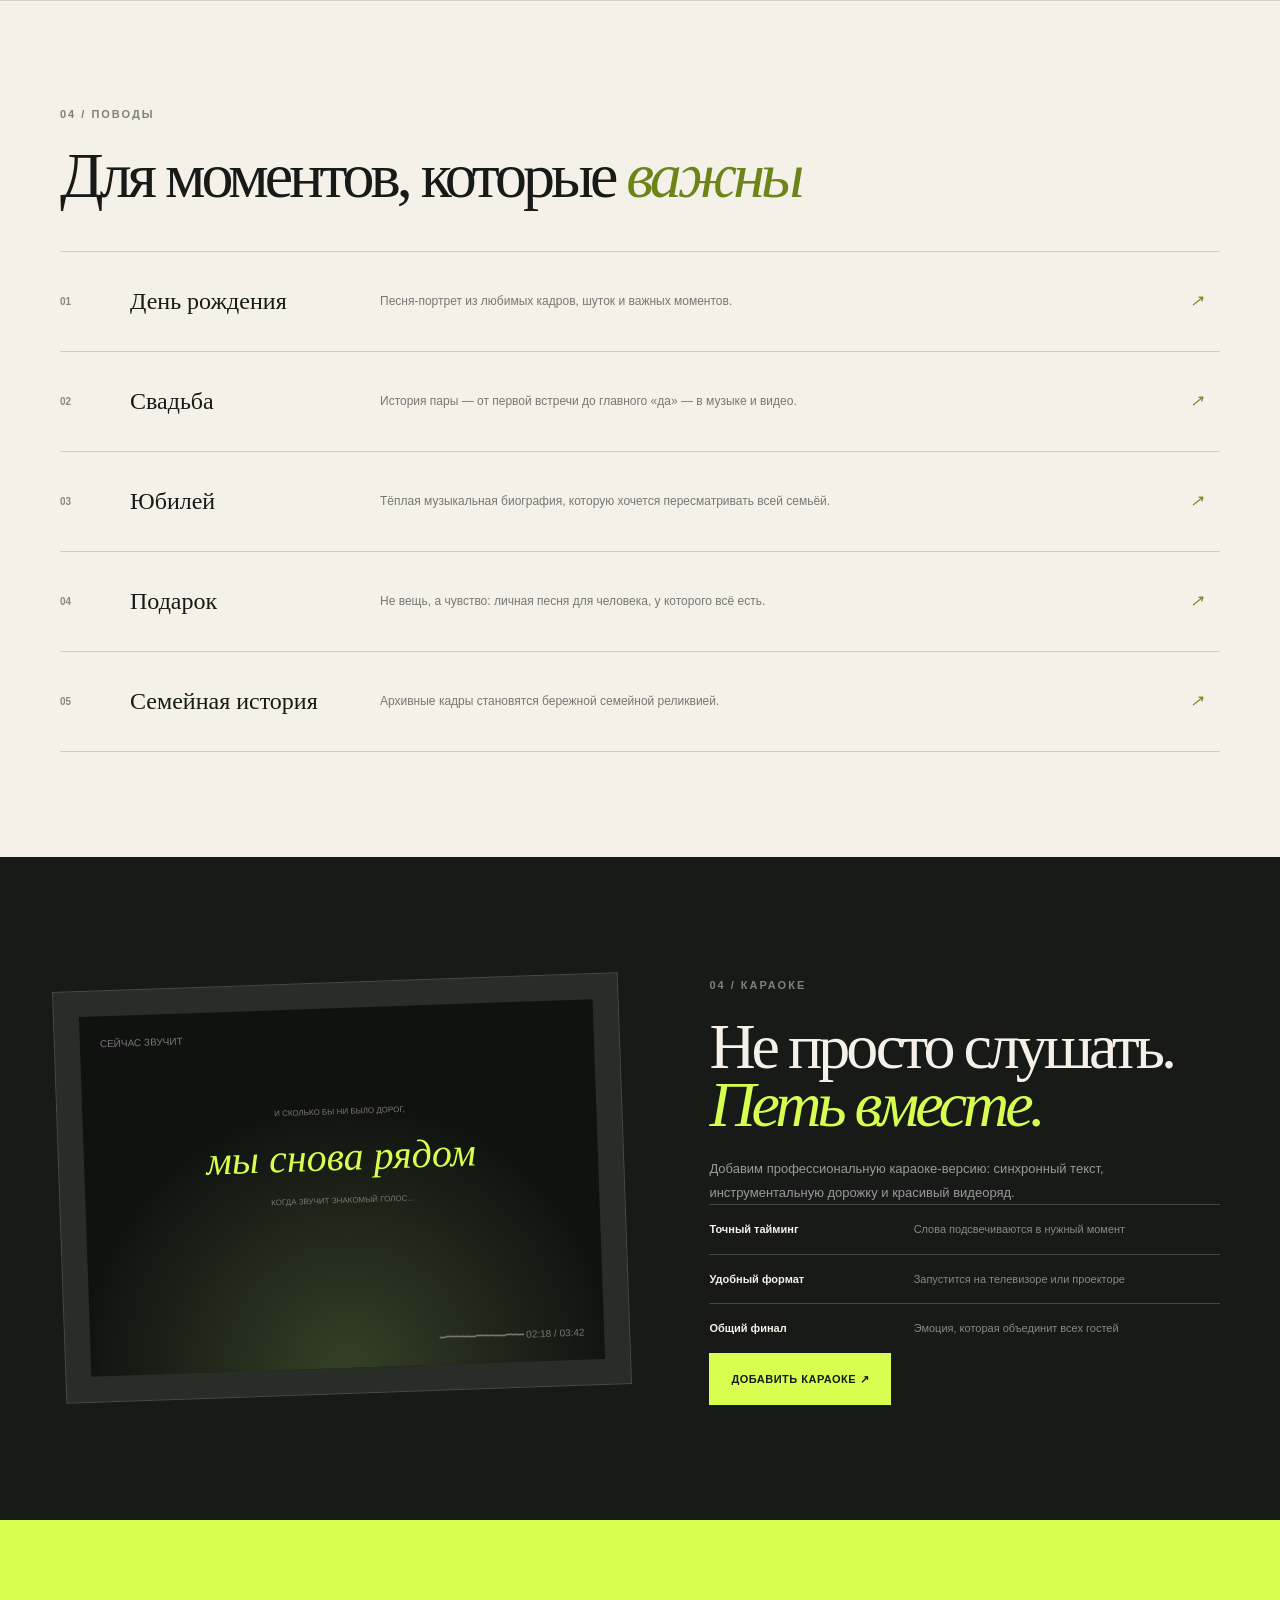
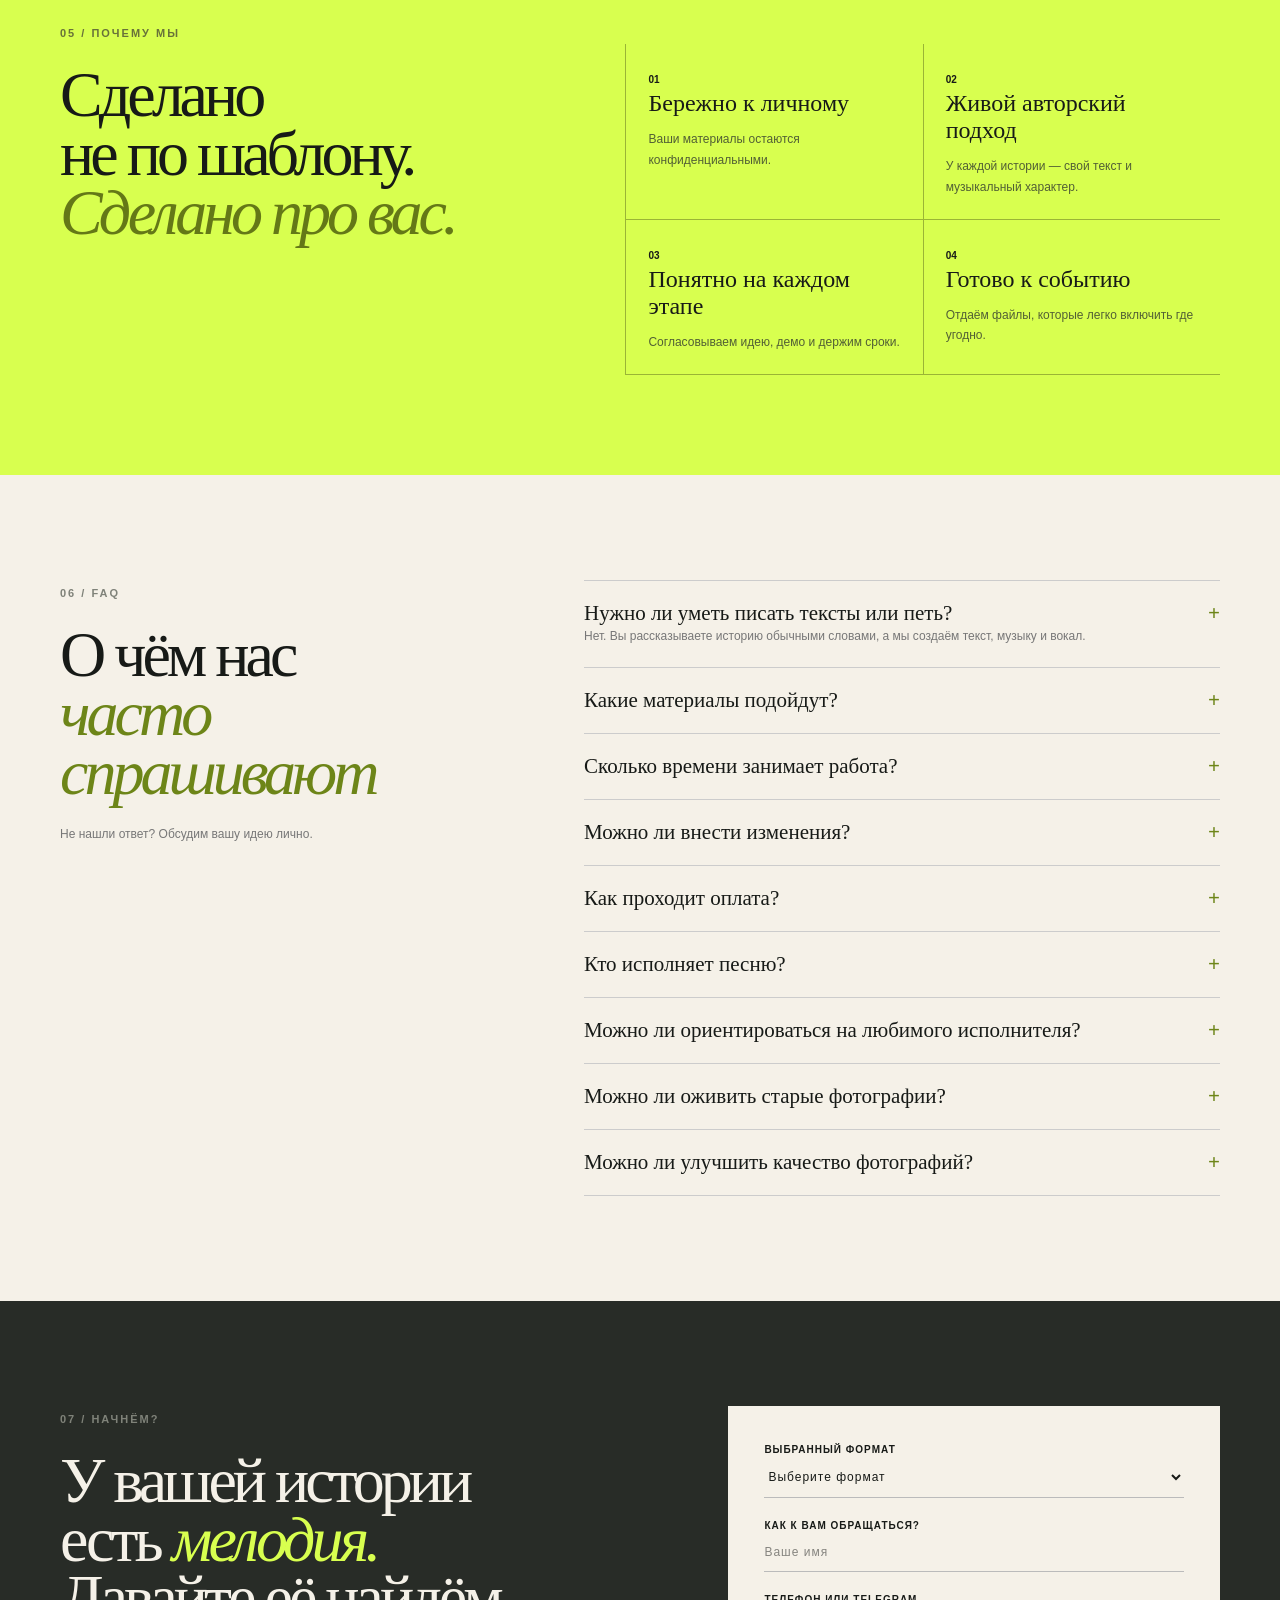
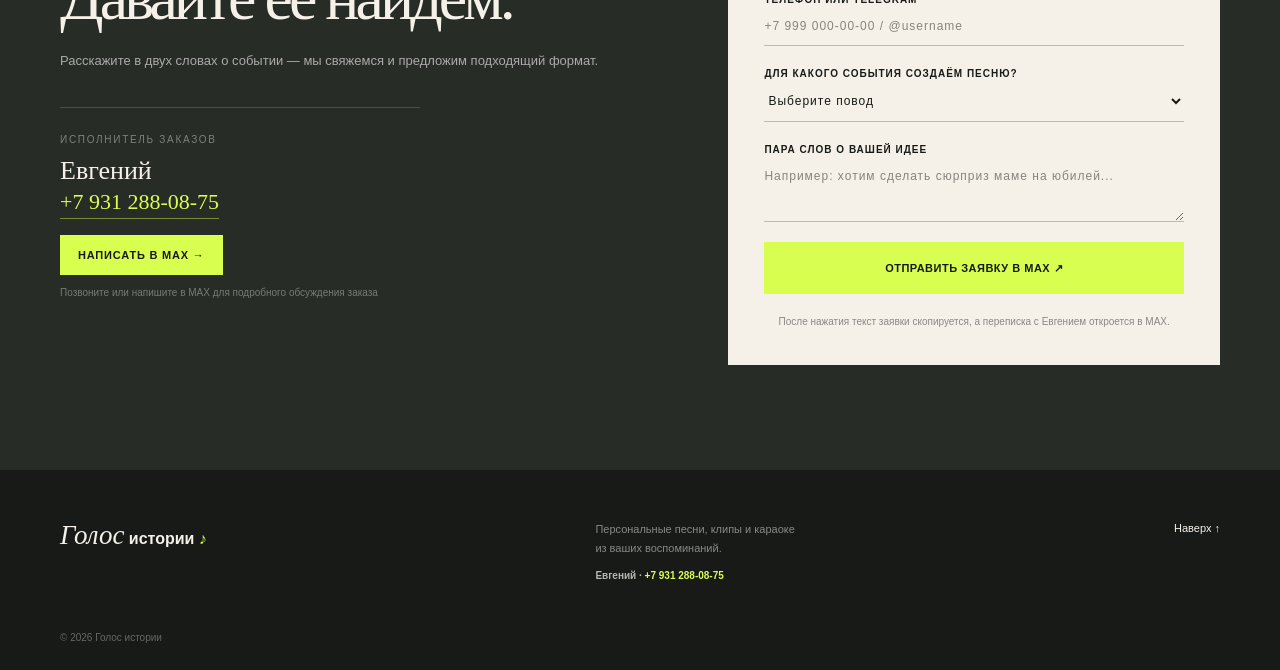
==== commit c42fe0b3: "Clarify video orientation options in example 02" ====
--- a/index.html
+++ b/index.html
@@ -81,7 +81,7 @@
 </head>
 <body>
 <noscript><div><img src="https://mc.yandex.ru/watch/112213235" style="position:absolute;left:-9999px" alt=""></div></noscript>
-<main><header class="nav shell"><a class="logo" href="#top"><i>Голос</i> истории <b>♪</b></a><nav><a href="#how">Как это работает</a><a href="#works">Примеры работ</a><a href="#services">Услуги</a><a href="#pricing">Цены</a><a href="#faq">Вопросы</a></nav><a class="navcta" href="#contact">Обсудить песню</a></header><section class="hero shell" id="top"><div class="heroCopy"><span class="kicker">— ВАША ИСТОРИЯ. ВАША ПЕСНЯ.</span><h1>Воспоминания,<br/>которые <em>звучат</em></h1><p>Создадим персональную песню и клип из ваших фото и видео. Музыка и вокал создаются с помощью ИИ, а каждая история получает индивидуальную концепцию и настроение.</p><div class="aiNote"><b>AI</b><span>Музыка и вокал создаются ИИ. Фотографии также можно бережно оживить: добавить мимику, движение и эффект камеры</span></div><div class="actions"><a class="btn" href="#contact">Создать свою песню ↗</a><a href="#occasions">▶   Посмотреть идеи</a></div><small>Более 120 историй уже стали песнями</small></div><div class="vinyl" aria-hidden="true"><div class="disc"><span>твоя<br/><b>история</b><small>♪</small></span></div><div class="wave">▂▄▆▃▇▅▂▆▄▇▃▅</div><blockquote>«Папа услышал первые строки — и просто обнял нас...»<small>— Мария, подарок на юбилей</small></blockquote></div></section><section class="paper" id="how"><div class="shell"><div class="heading"><div><span class="number">01 / ПРОЦЕСС</span><h2>От воспоминания<br/>до <em>мурашек</em></h2></div><p>Всё берём на себя — от первой идеи до готового видео. Вам остаётся только поделиться тем, что дорого.</p></div><div class="steps"><article><b>01</b><i>◌</i><h3>Знакомимся с историей</h3><p>Вы заполняете короткий бриф и присылаете фото, видео и важные детали.</p></article><article><b>02</b><i>✎</i><h3>Пишем песню</h3><p>Создаём текст, музыку и вокал. Согласовываем настроение и демо.</p></article><article><b>03</b><i>▶</i><h3>Собираем клип</h3><p>Превращаем материалы в цельную историю, синхронизированную с песней.</p></article><article><b>04</b><i>♫</i><h3>Добавляем караоке</h3><p>Готовим версию с текстом для общего исполнения на празднике.</p></article></div></div></section><section class="works" id="works"><div class="shell"><div class="heading dark"><div><span class="number">ПРЕЗЕНТАЦИЯ / РАБОТЫ</span><h2>Истории, которые<br/><em>обретают голос</em></h2></div><p>Несколько примеров того, как личные воспоминания могут превратиться в песню, клип и общий момент праздника.</p></div><div class="workGrid"><article class="workCard workBirthday"><div class="workCover"><span>РЕАЛЬНЫЙ ПРИМЕР / 01</span><button type="button" aria-label="Реальный пример">▶</button><div class="workWave">▂▄▇▃▆▂▅▇▄▂▆▃▇▅</div></div><div class="workInfo"><div><small>ЮБИЛЕЙ</small><h3>«Сердце нашей семьи»</h3></div><p>Семейные фотографии, любимые фразы и воспоминания детей складываются в тёплую песню-портрет.</p><div class="workAudio"><span>СЛУШАТЬ ПЕСНЮ</span><audio controls preload="metadata" src="heart-of-family.mp3">Ваш браузер не поддерживает аудио.</audio></div><dl><div><dt>НАСТРОЕНИЕ</dt><dd>Душевное, светлое</dd></div><div><dt>ФОРМАТ</dt><dd>Песня</dd></div></dl></div></article><article class="workCard workWedding"><div class="realVideo weddingVideo"><video controls preload="metadata"><source src="wedding-sample.mp4" type="video/mp4"/>Ваш браузер не поддерживает видео.</video><span>РЕАЛЬНЫЙ ПРИМЕР / 02</span></div><div class="workInfo"><div><small>ДЕНЬ РОЖДЕНИЯ</small><h3>«С днём рождения, сын!»</h3></div><p>Любимые фотографии и памятные моменты превращаются в яркий музыкальный видеоподарок сыну на день рождения.</p><dl><div><dt>НАСТРОЕНИЕ</dt><dd>Тёплое, праздничное</dd></div><div><dt>ФОРМАТ</dt><dd>Песня + клип</dd></div></dl></div></article><article class="workCard workReal"><div class="realVideo"><video controls preload="metadata" poster="portfolio-sample.jpg"><source src="portfolio-sample.mp4" type="video/mp4"/>Ваш браузер не поддерживает видео.</video><span>РЕАЛЬНЫЙ ПРИМЕР / 03</span></div><div class="workInfo"><div><small>КЛИП + КАРАОКЕ</small><h3>Песня, которую поют вместе</h3></div><p>Готовый образец клипа с караоке. Нажмите на видео, чтобы посмотреть работу и послушать песню.</p><dl><div><dt>ДЛИТЕЛЬНОСТЬ</dt><dd>3 минуты 12 секунд</dd></div><div><dt>ФОРМАТ</dt><dd>Клип + караоке</dd></div></dl></div></article></div><div class="worksFoot"><p><b>Все три карточки — реальные примеры работ.</b> Они показывают, как личная история может превратиться в песню, клип или караоке-видео.</p><a class="btn" href="#contact">Показать мою историю ↗</a></div></div></section><section class="services shell" id="services"><div class="heading dark"><div><span class="number">02 / ФОРМАТЫ</span><h2>Выберите звучание<br/><em>вашей истории</em></h2></div><p>Каждый формат можно адаптировать под вашу идею, событие и бюджет.</p></div><div class="cards"><article><label>ПЕСНЯ</label><h3>Личный саундтрек</h3><p>Авторский текст, музыка и вокал на основе вашей истории.</p><ul><li>Бриф и сценарная идея</li><li>Жанр и характер подачи по референсу</li><li>Песня до 4 минут</li><li>Раунд правок</li></ul><a href="#contact">Хочу песню →</a></article><article class="chosen"><label>ПЕСНЯ + КЛИП</label><mark>ВЫБИРАЮТ ЧАЩЕ</mark><h3>История в кадре</h3><p>Персональная песня и эмоциональный клип из ваших материалов.</p><ul><li>Всё из пакета «Песня»</li><li>Улучшение качества всего фотоматериала</li><li>Оживление 1, 2 фотографий с помощью ИИ</li><li>Монтаж, титры и цветокоррекция</li></ul><a href="#contact">Хочу клип →</a></article><article><label>ПОЛНЫЙ ПРАЗДНИК</label><h3>Споём вместе</h3><p>Песня, клип и караоке-версия для вашего события.</p><ul><li>Всё из пакета «Песня + клип»</li><li>Караоке-видео</li><li>Версия без вокала</li></ul><a href="#contact">Хочу всё →</a></article></div></section><section class="pricing paper" id="pricing"><div class="shell"><div class="heading"><div><span class="number">03 / ЦЕНЫ И ОПЛАТА</span><h2>Понятная стоимость.<br/><em>Ценная история.</em></h2></div><p>Выберите основу — финальную стоимость подтвердим до начала работы. Никаких неожиданных доплат.</p></div><div class="priceGrid"><article><span>01 / ПЕСНЯ</span><h3>Личный саундтрек</h3><div class="price">от 1 500 ₽</div><p>Авторский текст, музыка и вокал. Готовая песня в цифровом формате. 2–3 варианта звучания.</p><a href="#contact" data-plan="Личный саундтрек — от 1 500 ₽">Выбрать этот формат →</a></article><article class="priceMain"><span>02 / ПЕСНЯ + КЛИП</span><mark>ПОПУЛЯРНЫЙ</mark><h3>История в кадре</h3><div class="price">от 3 000 ₽</div><p>Персональная песня и клип из ваших фотографий и видеоматериалов.</p><a href="#contact" data-plan="История в кадре — от 3 000 ₽">Выбрать этот формат →</a></article><article><span>03 / ПОЛНЫЙ ПРАЗДНИК</span><h3>Споём вместе</h3><div class="price">от 5 000 ₽</div><p>Песня, клип, караоке-видео и отдельная инструментальная версия.</p><a href="#contact" data-plan="Споём вместе — от 5 000 ₽">Выбрать этот формат →</a></article></div><div class="payMethods"><div class="payTitle"><span class="number">СПОСОБЫ ОПЛАТЫ</span><h3>Как удобно вам</h3><p>После согласования деталей заказа мы направим выбранный способ оплаты.</p></div><article><i class="qrMini">▦</i><div><b>Оплата через СБП</b><p>Выберите свой банк и подтвердите перевод. Перед оплатой обязательно проверьте имя получателя.</p><a class="payPhone" href="https://c2c.cbrpay.ru/BS1I003VVVKHDC1O87EBNMRV25IAQJI3" target="_blank" rel="noopener noreferrer" id="sbpPayLink">Оплатить через СБП →</a></div></article></div><div class="payment"><div><b>50%</b><span>Предоплата</span><p>Фиксирует стоимость и дату начала работы.</p></div><i>→</i><div><b>Согласование</b><span>Демо и правки</span><p>Показываем промежуточный результат и учитываем комментарии.</p></div><i>→</i><div><b>50%</b><span>Финальная оплата</span><p>После согласования, перед передачей готовых файлов.</p></div></div><p class="priceNote">Срочное изготовление, дополнительный хронометраж и сложная реставрация архивных материалов рассчитываются отдельно — только после вашего согласия.</p></div></section><section class="paper occasions" id="occasions"><div class="shell"><span class="number">04 / ПОВОДЫ</span><h2>Для моментов, которые <em>важны</em></h2><div class="occasionList"><article><b>01</b><h3>День рождения</h3><p>Песня-портрет из любимых кадров, шуток и важных моментов.</p><i>↗</i></article><article><b>02</b><h3>Свадьба</h3><p>История пары — от первой встречи до главного «да» — в музыке и видео.</p><i>↗</i></article><article><b>03</b><h3>Юбилей</h3><p>Тёплая музыкальная биография, которую хочется пересматривать всей семьёй.</p><i>↗</i></article><article><b>04</b><h3>Подарок</h3><p>Не вещь, а чувство: личная песня для человека, у которого всё есть.</p><i>↗</i></article><article><b>05</b><h3>Семейная история</h3><p>Архивные кадры становятся бережной семейной реликвией.</p><i>↗</i></article></div></div></section><section class="karaoke shell"><div class="screen"><span>СЕЙЧАС ЗВУЧИТ</span><div><small>И СКОЛЬКО БЫ НИ БЫЛО ДОРОГ,</small><strong>мы снова рядом</strong><small>КОГДА ЗВУЧИТ ЗНАКОМЫЙ ГОЛОС...</small></div><footer>━━━━━━━━━━━━━━ 02:18 / 03:42</footer></div><div><span class="number">04 / КАРАОКЕ</span><h2>Не просто слушать.<br/><em>Петь вместе.</em></h2><p>Добавим профессиональную караоке-версию: синхронный текст, инструментальную дорожку и красивый видеоряд.</p><ul><li><b>Точный тайминг</b>Слова подсвечиваются в нужный момент</li><li><b>Удобный формат</b>Запустится на телевизоре или проекторе</li><li><b>Общий финал</b>Эмоция, которая объединит всех гостей</li></ul><a class="btn" href="#contact">Добавить караоке ↗</a></div></section><section class="lime"><div class="shell"><span class="number">05 / ПОЧЕМУ МЫ</span><div class="benefits"><h2>Сделано<br/>не по шаблону.<br/><em>Сделано про вас.</em></h2><div><article><b>01</b><h3>Бережно к личному</h3><p>Ваши материалы остаются конфиденциальными.</p></article><article><b>02</b><h3>Живой авторский подход</h3><p>У каждой истории — свой текст и музыкальный характер.</p></article><article><b>03</b><h3>Понятно на каждом этапе</h3><p>Согласовываем идею, демо и держим сроки.</p></article><article><b>04</b><h3>Готово к событию</h3><p>Отдаём файлы, которые легко включить где угодно.</p></article></div></div></div></section><section class="paper faq shell" id="faq"><div><span class="number">06 / FAQ</span><h2>О чём нас<br/><em>часто спрашивают</em></h2><p>Не нашли ответ? Обсудим вашу идею лично.</p></div><div><details open=""><summary>Нужно ли уметь писать тексты или петь? <b>+</b></summary><p>Нет. Вы рассказываете историю обычными словами, а мы создаём текст, музыку и вокал.</p></details><details><summary>Какие материалы подойдут? <b>+</b></summary><p>Фото, видео, голосовые сообщения, даты, фразы и любые важные детали.</p></details><details><summary>Сколько времени занимает работа? <b>+</b></summary><p>Обычно 7–14 дней — в зависимости от формата и объёма материалов.</p></details><details><summary>Можно ли внести изменения? <b>+</b></summary><p>Да. Вы услышите демо и сможете оставить комментарии до финальной версии.</p></details><details><summary>Как проходит оплата? <b>+</b></summary><p>После согласования заказа можно оплатить через СБП. Работа начинается после поступления предоплаты 50%. Оставшаяся сумма оплачивается после согласования результата, перед передачей финальных файлов.</p></details><details><summary>Кто исполняет песню? <b>+</b></summary><p>Музыка и вокал создаются с помощью искусственного интеллекта по индивидуально подготовленной концепции. Мы подбираем стиль, настроение и характер голоса под вашу историю.</p></details><details><summary>Можно ли ориентироваться на любимого исполнителя? <b>+</b></summary><p>Да. Известного исполнителя можно указать как творческий ориентир: мы учтём близкий жанр, эпоху, темп, инструменты, энергетику и общий характер подачи. При этом не копируем конкретный голос или точную узнаваемую манеру — песня останется оригинальной.</p></details><details><summary>Можно ли оживить старые фотографии? <b>+</b></summary><p>Да. С помощью ИИ можно добавить фотографии лёгкое естественное движение, мимику и эффект движения камеры. Возможность и стиль анимации согласуем заранее, чтобы сохранить бережное отношение к оригиналу.</p></details><details><summary>Можно ли улучшить качество фотографий? <b>+</b></summary><p>Да. Весь фотоматериал может быть обработан: повысим чёткость и разрешение, уберём шум и мелкие дефекты, скорректируем цвет и контраст. Степень обработки согласуем, чтобы лица и важные детали сохранили естественный вид.</p></details></div></section><!-- Блок отзывов подготовлен и остаётся скрытым до появления настоящих отзывов. --><section class="reviews paper" id="reviews" hidden aria-labelledby="reviews-title"><div class="shell"><div class="heading"><div><span class="number">ОТЗЫВЫ КЛИЕНТОВ</span><h2 id="reviews-title">Истории тех,<br/>кто уже <em>услышал своё</em></h2></div><p>Только настоящие впечатления заказчиков и их близких.</p></div><div class="reviewGrid" aria-live="polite"></div></div></section><section class="contact" id="contact"><div class="shell contactGrid"><div><span class="number">07 / НАЧНЁМ?</span><h2>У вашей истории<br/>есть <em>мелодия.</em><br/>Давайте её найдём.</h2><p>Расскажите в двух словах о событии — мы свяжемся и предложим подходящий формат.</p><div class="contactPerson"><span>ИСПОЛНИТЕЛЬ ЗАКАЗОВ</span><b>Евгений</b><a href="tel:+79312880875">+7 931 288-08-75</a><a class="maxContact" href="https://max.ru/u/f9LHodD0cOI10yokd2uFEhbuRlQbrvPo8f5UNcX7BkbQFvby5cihurAZTSA" target="_blank" rel="noreferrer">Написать в MAX →</a><small>Позвоните или напишите в MAX для подробного обсуждения заказа</small></div></div><form id="orderForm"><label>Выбранный формат<select name="plan" required><option value="" disabled selected>Выберите формат</option><option>Личный саундтрек — от 1 500 ₽</option><option>История в кадре — от 3 000 ₽</option><option>Споём вместе — от 5 000 ₽</option></select></label><label>Как к вам обращаться?<input name="customerName" required autocomplete="name" placeholder="Ваше имя"/></label><label>Телефон или Telegram<input name="contact" type="tel" required autocomplete="tel" placeholder="+7 999 000-00-00 / @username"/></label><label>Для какого события создаём песню?<select name="occasion" required><option value="" disabled selected>Выберите повод</option><option>День рождения</option><option>Свадьба</option><option>Юбилей</option><option>Подарок</option><option>Семейная история</option></select></label><label>Пара слов о вашей идее<textarea name="idea" placeholder="Например: хотим сделать сюрприз маме на юбилей..."></textarea></label><p class="formError" role="alert" hidden></p><button class="btn" type="submit">Отправить заявку в MAX ↗</button><small>После нажатия текст заявки скопируется, а переписка с Евгением откроется в MAX.</small></form></div></section><footer class="siteFooter shell"><a class="logo" href="#top"><i>Голос</i> истории <b>♪</b></a><p>Персональные песни, клипы и караоке<br/>из ваших воспоминаний.<br/><strong>Евгений · <a href="tel:+79312880875">+7 931 288-08-75</a></strong></p><a href="#top">Наверх ↑</a><small>© 2026 Голос истории</small></footer></main>
+<main><header class="nav shell"><a class="logo" href="#top"><i>Голос</i> истории <b>♪</b></a><nav><a href="#how">Как это работает</a><a href="#works">Примеры работ</a><a href="#services">Услуги</a><a href="#pricing">Цены</a><a href="#faq">Вопросы</a></nav><a class="navcta" href="#contact">Обсудить песню</a></header><section class="hero shell" id="top"><div class="heroCopy"><span class="kicker">— ВАША ИСТОРИЯ. ВАША ПЕСНЯ.</span><h1>Воспоминания,<br/>которые <em>звучат</em></h1><p>Создадим персональную песню и клип из ваших фото и видео. Музыка и вокал создаются с помощью ИИ, а каждая история получает индивидуальную концепцию и настроение.</p><div class="aiNote"><b>AI</b><span>Музыка и вокал создаются ИИ. Фотографии также можно бережно оживить: добавить мимику, движение и эффект камеры</span></div><div class="actions"><a class="btn" href="#contact">Создать свою песню ↗</a><a href="#occasions">▶   Посмотреть идеи</a></div><small>Более 120 историй уже стали песнями</small></div><div class="vinyl" aria-hidden="true"><div class="disc"><span>твоя<br/><b>история</b><small>♪</small></span></div><div class="wave">▂▄▆▃▇▅▂▆▄▇▃▅</div><blockquote>«Папа услышал первые строки — и просто обнял нас...»<small>— Мария, подарок на юбилей</small></blockquote></div></section><section class="paper" id="how"><div class="shell"><div class="heading"><div><span class="number">01 / ПРОЦЕСС</span><h2>От воспоминания<br/>до <em>мурашек</em></h2></div><p>Всё берём на себя — от первой идеи до готового видео. Вам остаётся только поделиться тем, что дорого.</p></div><div class="steps"><article><b>01</b><i>◌</i><h3>Знакомимся с историей</h3><p>Вы заполняете короткий бриф и присылаете фото, видео и важные детали.</p></article><article><b>02</b><i>✎</i><h3>Пишем песню</h3><p>Создаём текст, музыку и вокал. Согласовываем настроение и демо.</p></article><article><b>03</b><i>▶</i><h3>Собираем клип</h3><p>Превращаем материалы в цельную историю, синхронизированную с песней.</p></article><article><b>04</b><i>♫</i><h3>Добавляем караоке</h3><p>Готовим версию с текстом для общего исполнения на празднике.</p></article></div></div></section><section class="works" id="works"><div class="shell"><div class="heading dark"><div><span class="number">ПРЕЗЕНТАЦИЯ / РАБОТЫ</span><h2>Истории, которые<br/><em>обретают голос</em></h2></div><p>Несколько примеров того, как личные воспоминания могут превратиться в песню, клип и общий момент праздника.</p></div><div class="workGrid"><article class="workCard workBirthday"><div class="workCover"><span>РЕАЛЬНЫЙ ПРИМЕР / 01</span><button type="button" aria-label="Реальный пример">▶</button><div class="workWave">▂▄▇▃▆▂▅▇▄▂▆▃▇▅</div></div><div class="workInfo"><div><small>ЮБИЛЕЙ</small><h3>«Сердце нашей семьи»</h3></div><p>Семейные фотографии, любимые фразы и воспоминания детей складываются в тёплую песню-портрет.</p><div class="workAudio"><span>СЛУШАТЬ ПЕСНЮ</span><audio controls preload="metadata" src="heart-of-family.mp3">Ваш браузер не поддерживает аудио.</audio></div><dl><div><dt>НАСТРОЕНИЕ</dt><dd>Душевное, светлое</dd></div><div><dt>ФОРМАТ</dt><dd>Песня</dd></div></dl></div></article><article class="workCard workWedding"><div class="realVideo weddingVideo"><video controls preload="metadata"><source src="wedding-sample.mp4" type="video/mp4"/>Ваш браузер не поддерживает видео.</video><span>РЕАЛЬНЫЙ ПРИМЕР / 02</span></div><div class="workInfo"><div><small>ДЕНЬ РОЖДЕНИЯ</small><h3>«С днём рождения, сын!»</h3></div><p>Любимые фотографии и памятные моменты превращаются в яркий музыкальный видеоподарок сыну на день рождения. Клип подготовим в удобном для вас формате — горизонтальном для просмотра на телевизоре или компьютере либо вертикальном для мобильного телефона.</p><dl><div><dt>НАСТРОЕНИЕ</dt><dd>Тёплое, праздничное</dd></div><div><dt>ФОРМАТ</dt><dd>Песня + клип</dd></div></dl></div></article><article class="workCard workReal"><div class="realVideo"><video controls preload="metadata" poster="portfolio-sample.jpg"><source src="portfolio-sample.mp4" type="video/mp4"/>Ваш браузер не поддерживает видео.</video><span>РЕАЛЬНЫЙ ПРИМЕР / 03</span></div><div class="workInfo"><div><small>КЛИП + КАРАОКЕ</small><h3>Песня, которую поют вместе</h3></div><p>Готовый образец клипа с караоке. Нажмите на видео, чтобы посмотреть работу и послушать песню.</p><dl><div><dt>ДЛИТЕЛЬНОСТЬ</dt><dd>3 минуты 12 секунд</dd></div><div><dt>ФОРМАТ</dt><dd>Клип + караоке</dd></div></dl></div></article></div><div class="worksFoot"><p><b>Все три карточки — реальные примеры работ.</b> Они показывают, как личная история может превратиться в песню, клип или караоке-видео.</p><a class="btn" href="#contact">Показать мою историю ↗</a></div></div></section><section class="services shell" id="services"><div class="heading dark"><div><span class="number">02 / ФОРМАТЫ</span><h2>Выберите звучание<br/><em>вашей истории</em></h2></div><p>Каждый формат можно адаптировать под вашу идею, событие и бюджет.</p></div><div class="cards"><article><label>ПЕСНЯ</label><h3>Личный саундтрек</h3><p>Авторский текст, музыка и вокал на основе вашей истории.</p><ul><li>Бриф и сценарная идея</li><li>Жанр и характер подачи по референсу</li><li>Песня до 4 минут</li><li>Раунд правок</li></ul><a href="#contact">Хочу песню →</a></article><article class="chosen"><label>ПЕСНЯ + КЛИП</label><mark>ВЫБИРАЮТ ЧАЩЕ</mark><h3>История в кадре</h3><p>Персональная песня и эмоциональный клип из ваших материалов.</p><ul><li>Всё из пакета «Песня»</li><li>Улучшение качества всего фотоматериала</li><li>Оживление 1, 2 фотографий с помощью ИИ</li><li>Монтаж, титры и цветокоррекция</li></ul><a href="#contact">Хочу клип →</a></article><article><label>ПОЛНЫЙ ПРАЗДНИК</label><h3>Споём вместе</h3><p>Песня, клип и караоке-версия для вашего события.</p><ul><li>Всё из пакета «Песня + клип»</li><li>Караоке-видео</li><li>Версия без вокала</li></ul><a href="#contact">Хочу всё →</a></article></div></section><section class="pricing paper" id="pricing"><div class="shell"><div class="heading"><div><span class="number">03 / ЦЕНЫ И ОПЛАТА</span><h2>Понятная стоимость.<br/><em>Ценная история.</em></h2></div><p>Выберите основу — финальную стоимость подтвердим до начала работы. Никаких неожиданных доплат.</p></div><div class="priceGrid"><article><span>01 / ПЕСНЯ</span><h3>Личный саундтрек</h3><div class="price">от 1 500 ₽</div><p>Авторский текст, музыка и вокал. Готовая песня в цифровом формате. 2–3 варианта звучания.</p><a href="#contact" data-plan="Личный саундтрек — от 1 500 ₽">Выбрать этот формат →</a></article><article class="priceMain"><span>02 / ПЕСНЯ + КЛИП</span><mark>ПОПУЛЯРНЫЙ</mark><h3>История в кадре</h3><div class="price">от 3 000 ₽</div><p>Персональная песня и клип из ваших фотографий и видеоматериалов.</p><a href="#contact" data-plan="История в кадре — от 3 000 ₽">Выбрать этот формат →</a></article><article><span>03 / ПОЛНЫЙ ПРАЗДНИК</span><h3>Споём вместе</h3><div class="price">от 5 000 ₽</div><p>Песня, клип, караоке-видео и отдельная инструментальная версия.</p><a href="#contact" data-plan="Споём вместе — от 5 000 ₽">Выбрать этот формат →</a></article></div><div class="payMethods"><div class="payTitle"><span class="number">СПОСОБЫ ОПЛАТЫ</span><h3>Как удобно вам</h3><p>После согласования деталей заказа мы направим выбранный способ оплаты.</p></div><article><i class="qrMini">▦</i><div><b>Оплата через СБП</b><p>Выберите свой банк и подтвердите перевод. Перед оплатой обязательно проверьте имя получателя.</p><a class="payPhone" href="https://c2c.cbrpay.ru/BS1I003VVVKHDC1O87EBNMRV25IAQJI3" target="_blank" rel="noopener noreferrer" id="sbpPayLink">Оплатить через СБП →</a></div></article></div><div class="payment"><div><b>50%</b><span>Предоплата</span><p>Фиксирует стоимость и дату начала работы.</p></div><i>→</i><div><b>Согласование</b><span>Демо и правки</span><p>Показываем промежуточный результат и учитываем комментарии.</p></div><i>→</i><div><b>50%</b><span>Финальная оплата</span><p>После согласования, перед передачей готовых файлов.</p></div></div><p class="priceNote">Срочное изготовление, дополнительный хронометраж и сложная реставрация архивных материалов рассчитываются отдельно — только после вашего согласия.</p></div></section><section class="paper occasions" id="occasions"><div class="shell"><span class="number">04 / ПОВОДЫ</span><h2>Для моментов, которые <em>важны</em></h2><div class="occasionList"><article><b>01</b><h3>День рождения</h3><p>Песня-портрет из любимых кадров, шуток и важных моментов.</p><i>↗</i></article><article><b>02</b><h3>Свадьба</h3><p>История пары — от первой встречи до главного «да» — в музыке и видео.</p><i>↗</i></article><article><b>03</b><h3>Юбилей</h3><p>Тёплая музыкальная биография, которую хочется пересматривать всей семьёй.</p><i>↗</i></article><article><b>04</b><h3>Подарок</h3><p>Не вещь, а чувство: личная песня для человека, у которого всё есть.</p><i>↗</i></article><article><b>05</b><h3>Семейная история</h3><p>Архивные кадры становятся бережной семейной реликвией.</p><i>↗</i></article></div></div></section><section class="karaoke shell"><div class="screen"><span>СЕЙЧАС ЗВУЧИТ</span><div><small>И СКОЛЬКО БЫ НИ БЫЛО ДОРОГ,</small><strong>мы снова рядом</strong><small>КОГДА ЗВУЧИТ ЗНАКОМЫЙ ГОЛОС...</small></div><footer>━━━━━━━━━━━━━━ 02:18 / 03:42</footer></div><div><span class="number">04 / КАРАОКЕ</span><h2>Не просто слушать.<br/><em>Петь вместе.</em></h2><p>Добавим профессиональную караоке-версию: синхронный текст, инструментальную дорожку и красивый видеоряд.</p><ul><li><b>Точный тайминг</b>Слова подсвечиваются в нужный момент</li><li><b>Удобный формат</b>Запустится на телевизоре или проекторе</li><li><b>Общий финал</b>Эмоция, которая объединит всех гостей</li></ul><a class="btn" href="#contact">Добавить караоке ↗</a></div></section><section class="lime"><div class="shell"><span class="number">05 / ПОЧЕМУ МЫ</span><div class="benefits"><h2>Сделано<br/>не по шаблону.<br/><em>Сделано про вас.</em></h2><div><article><b>01</b><h3>Бережно к личному</h3><p>Ваши материалы остаются конфиденциальными.</p></article><article><b>02</b><h3>Живой авторский подход</h3><p>У каждой истории — свой текст и музыкальный характер.</p></article><article><b>03</b><h3>Понятно на каждом этапе</h3><p>Согласовываем идею, демо и держим сроки.</p></article><article><b>04</b><h3>Готово к событию</h3><p>Отдаём файлы, которые легко включить где угодно.</p></article></div></div></div></section><section class="paper faq shell" id="faq"><div><span class="number">06 / FAQ</span><h2>О чём нас<br/><em>часто спрашивают</em></h2><p>Не нашли ответ? Обсудим вашу идею лично.</p></div><div><details open=""><summary>Нужно ли уметь писать тексты или петь? <b>+</b></summary><p>Нет. Вы рассказываете историю обычными словами, а мы создаём текст, музыку и вокал.</p></details><details><summary>Какие материалы подойдут? <b>+</b></summary><p>Фото, видео, голосовые сообщения, даты, фразы и любые важные детали.</p></details><details><summary>Сколько времени занимает работа? <b>+</b></summary><p>Обычно 7–14 дней — в зависимости от формата и объёма материалов.</p></details><details><summary>Можно ли внести изменения? <b>+</b></summary><p>Да. Вы услышите демо и сможете оставить комментарии до финальной версии.</p></details><details><summary>Как проходит оплата? <b>+</b></summary><p>После согласования заказа можно оплатить через СБП. Работа начинается после поступления предоплаты 50%. Оставшаяся сумма оплачивается после согласования результата, перед передачей финальных файлов.</p></details><details><summary>Кто исполняет песню? <b>+</b></summary><p>Музыка и вокал создаются с помощью искусственного интеллекта по индивидуально подготовленной концепции. Мы подбираем стиль, настроение и характер голоса под вашу историю.</p></details><details><summary>Можно ли ориентироваться на любимого исполнителя? <b>+</b></summary><p>Да. Известного исполнителя можно указать как творческий ориентир: мы учтём близкий жанр, эпоху, темп, инструменты, энергетику и общий характер подачи. При этом не копируем конкретный голос или точную узнаваемую манеру — песня останется оригинальной.</p></details><details><summary>Можно ли оживить старые фотографии? <b>+</b></summary><p>Да. С помощью ИИ можно добавить фотографии лёгкое естественное движение, мимику и эффект движения камеры. Возможность и стиль анимации согласуем заранее, чтобы сохранить бережное отношение к оригиналу.</p></details><details><summary>Можно ли улучшить качество фотографий? <b>+</b></summary><p>Да. Весь фотоматериал может быть обработан: повысим чёткость и разрешение, уберём шум и мелкие дефекты, скорректируем цвет и контраст. Степень обработки согласуем, чтобы лица и важные детали сохранили естественный вид.</p></details></div></section><!-- Блок отзывов подготовлен и остаётся скрытым до появления настоящих отзывов. --><section class="reviews paper" id="reviews" hidden aria-labelledby="reviews-title"><div class="shell"><div class="heading"><div><span class="number">ОТЗЫВЫ КЛИЕНТОВ</span><h2 id="reviews-title">Истории тех,<br/>кто уже <em>услышал своё</em></h2></div><p>Только настоящие впечатления заказчиков и их близких.</p></div><div class="reviewGrid" aria-live="polite"></div></div></section><section class="contact" id="contact"><div class="shell contactGrid"><div><span class="number">07 / НАЧНЁМ?</span><h2>У вашей истории<br/>есть <em>мелодия.</em><br/>Давайте её найдём.</h2><p>Расскажите в двух словах о событии — мы свяжемся и предложим подходящий формат.</p><div class="contactPerson"><span>ИСПОЛНИТЕЛЬ ЗАКАЗОВ</span><b>Евгений</b><a href="tel:+79312880875">+7 931 288-08-75</a><a class="maxContact" href="https://max.ru/u/f9LHodD0cOI10yokd2uFEhbuRlQbrvPo8f5UNcX7BkbQFvby5cihurAZTSA" target="_blank" rel="noreferrer">Написать в MAX →</a><small>Позвоните или напишите в MAX для подробного обсуждения заказа</small></div></div><form id="orderForm"><label>Выбранный формат<select name="plan" required><option value="" disabled selected>Выберите формат</option><option>Личный саундтрек — от 1 500 ₽</option><option>История в кадре — от 3 000 ₽</option><option>Споём вместе — от 5 000 ₽</option></select></label><label>Как к вам обращаться?<input name="customerName" required autocomplete="name" placeholder="Ваше имя"/></label><label>Телефон или Telegram<input name="contact" type="tel" required autocomplete="tel" placeholder="+7 999 000-00-00 / @username"/></label><label>Для какого события создаём песню?<select name="occasion" required><option value="" disabled selected>Выберите повод</option><option>День рождения</option><option>Свадьба</option><option>Юбилей</option><option>Подарок</option><option>Семейная история</option></select></label><label>Пара слов о вашей идее<textarea name="idea" placeholder="Например: хотим сделать сюрприз маме на юбилей..."></textarea></label><p class="formError" role="alert" hidden></p><button class="btn" type="submit">Отправить заявку в MAX ↗</button><small>После нажатия текст заявки скопируется, а переписка с Евгением откроется в MAX.</small></form></div></section><footer class="siteFooter shell"><a class="logo" href="#top"><i>Голос</i> истории <b>♪</b></a><p>Персональные песни, клипы и караоке<br/>из ваших воспоминаний.<br/><strong>Евгений · <a href="tel:+79312880875">+7 931 288-08-75</a></strong></p><a href="#top">Наверх ↑</a><small>© 2026 Голос истории</small></footer></main>
 <script>
 if ('scrollRestoration' in history) history.scrollRestoration = 'manual';
 function resetPagePosition() {
